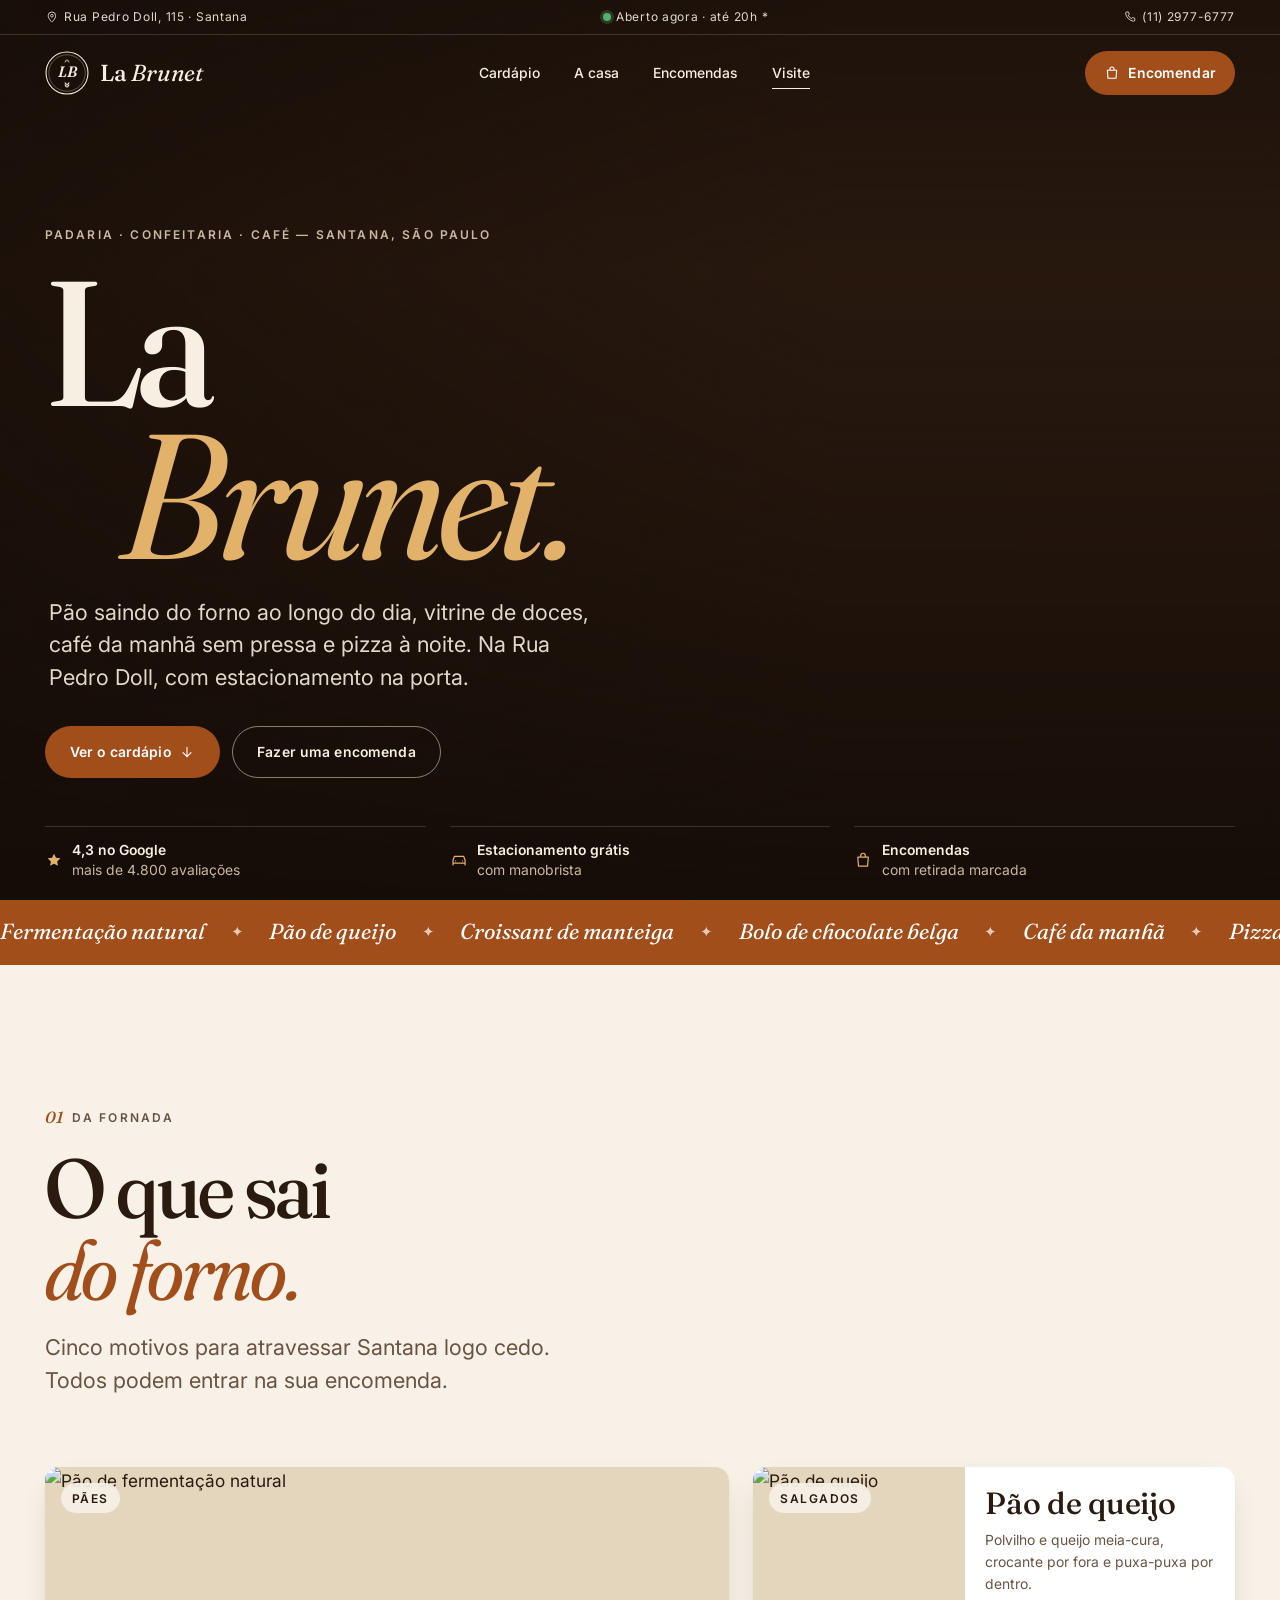
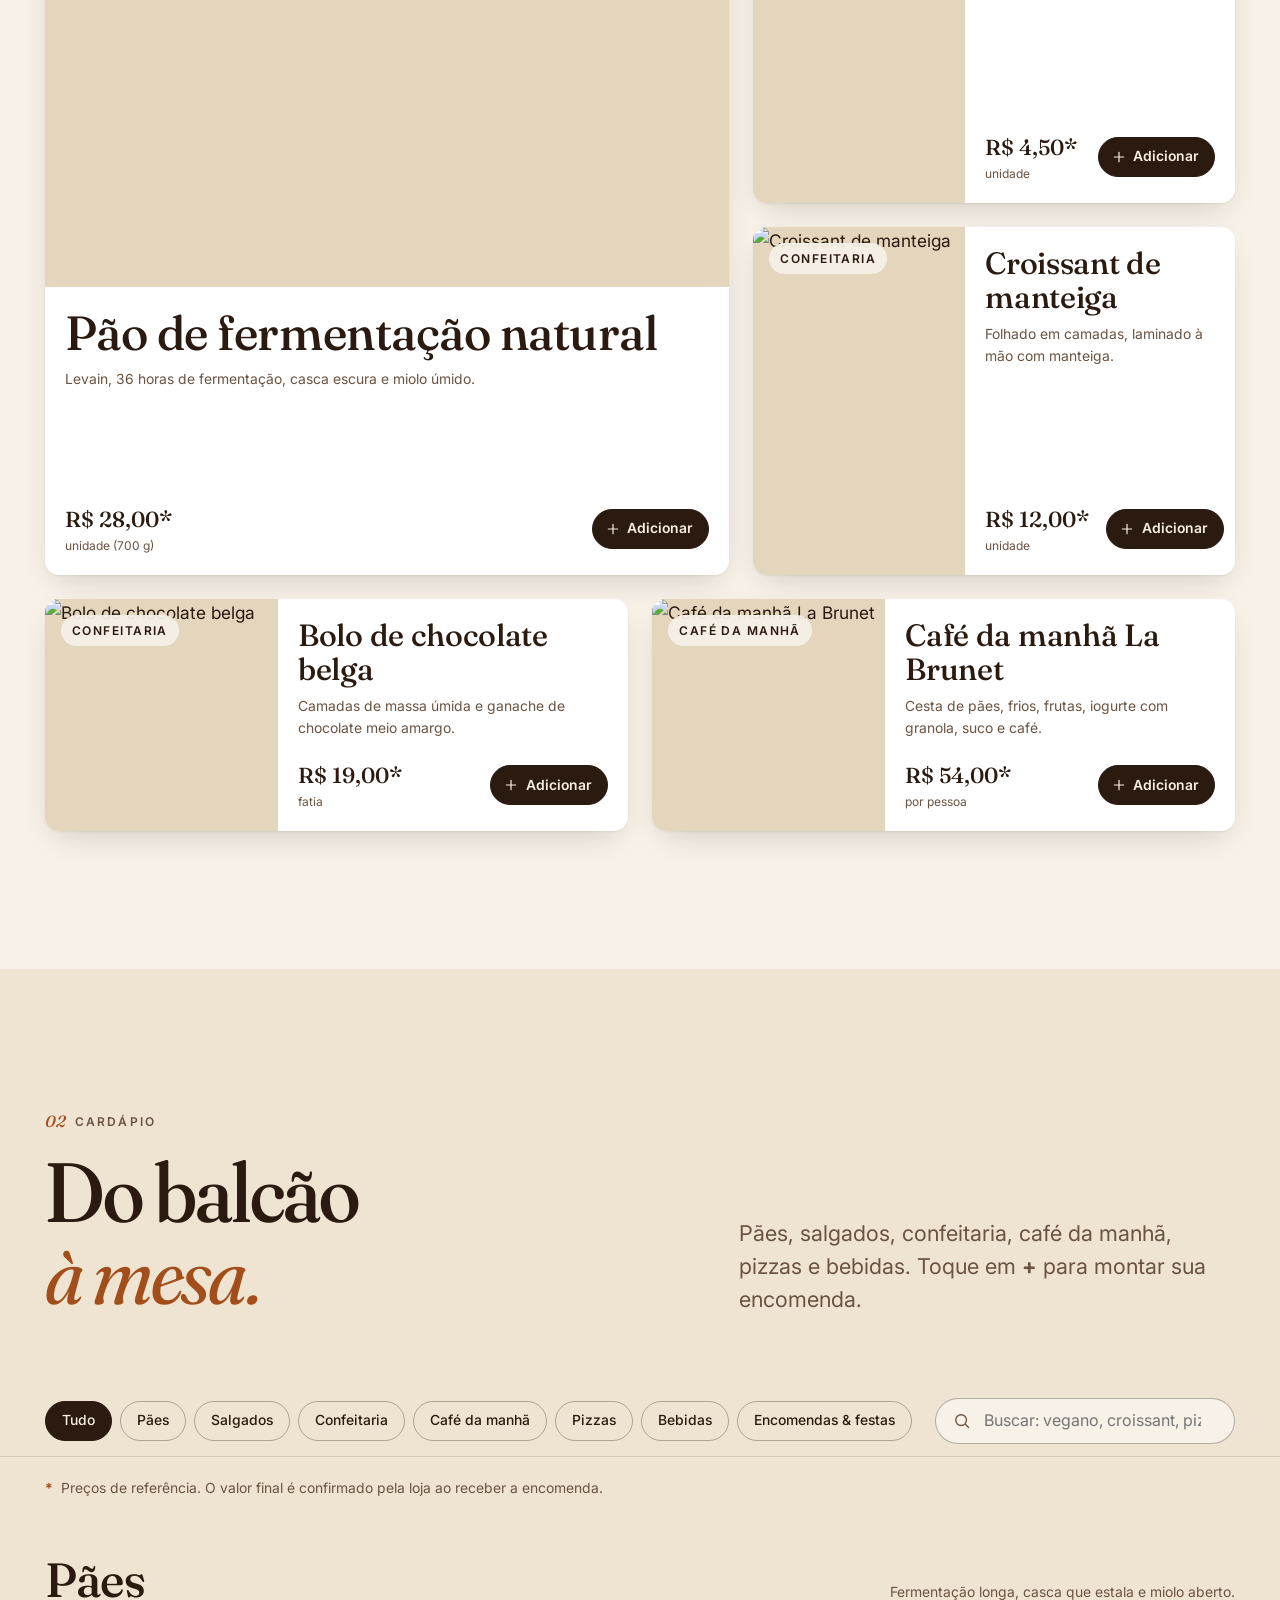
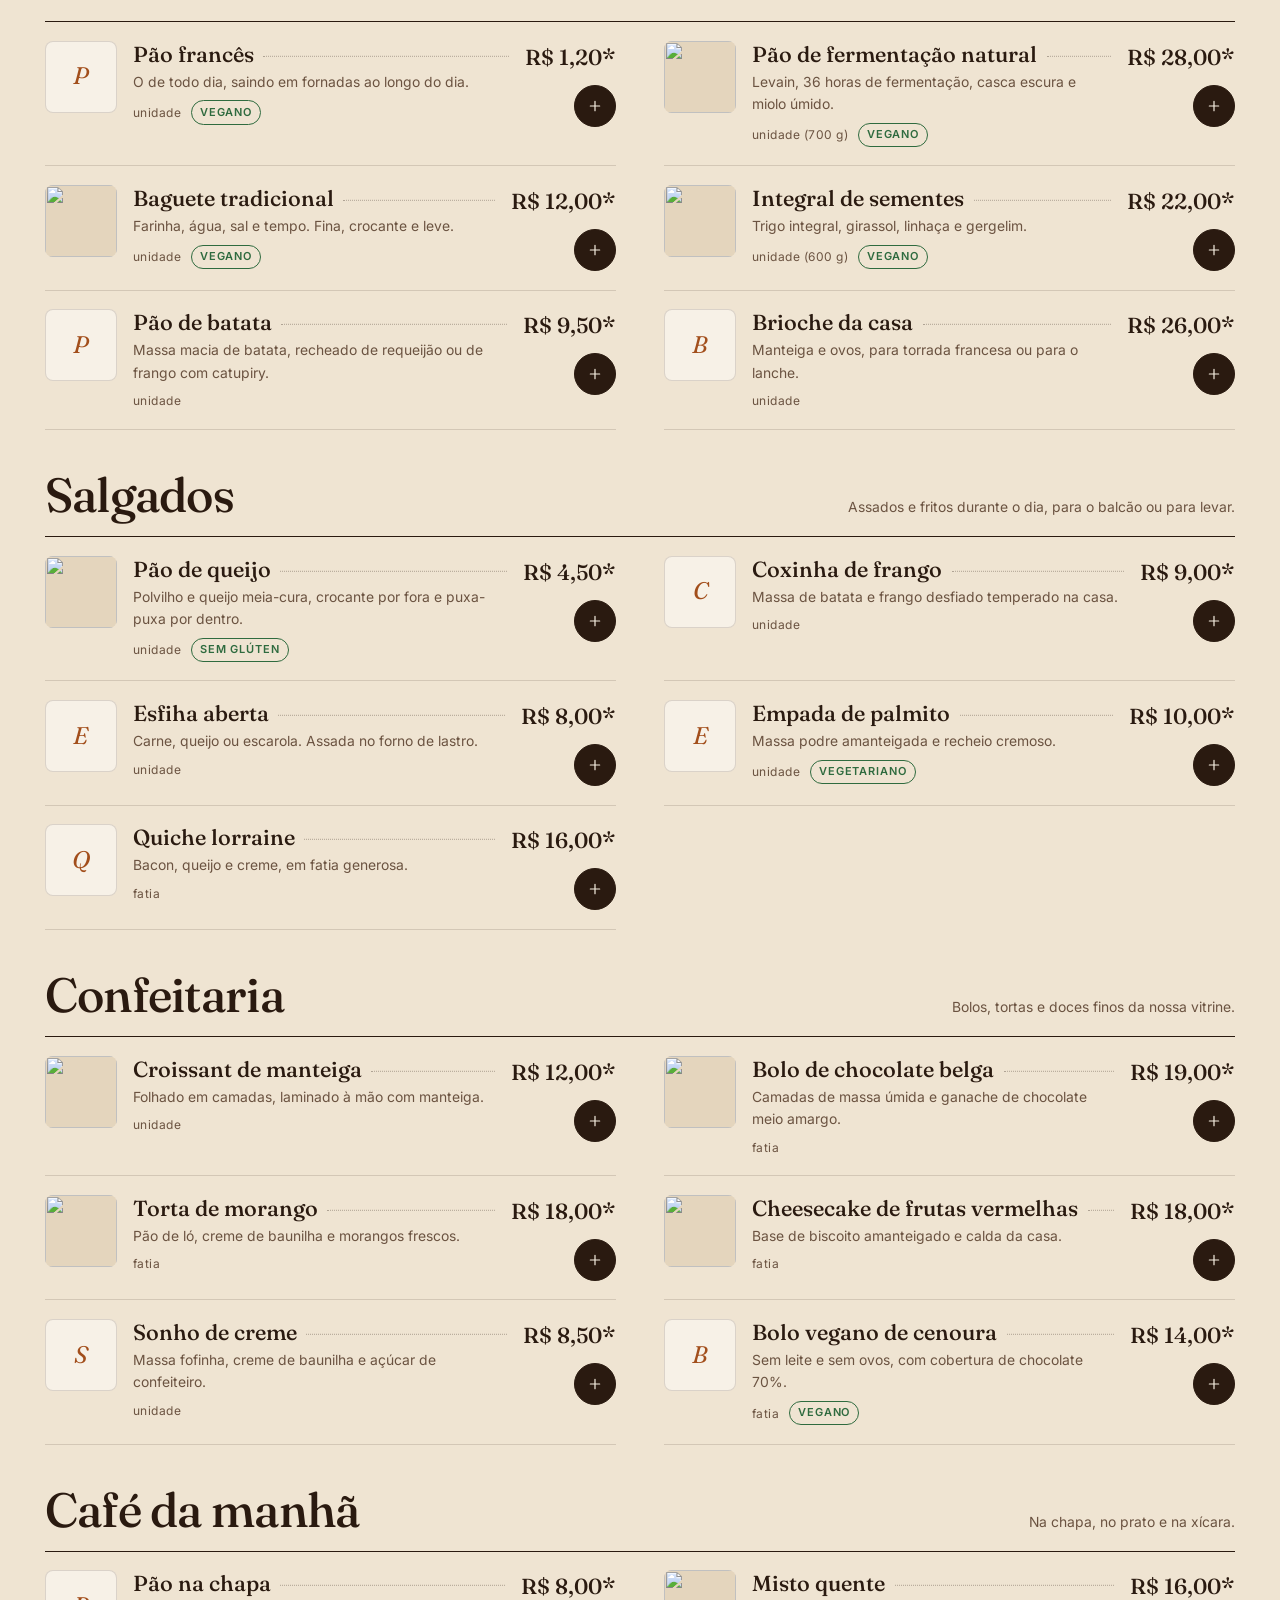
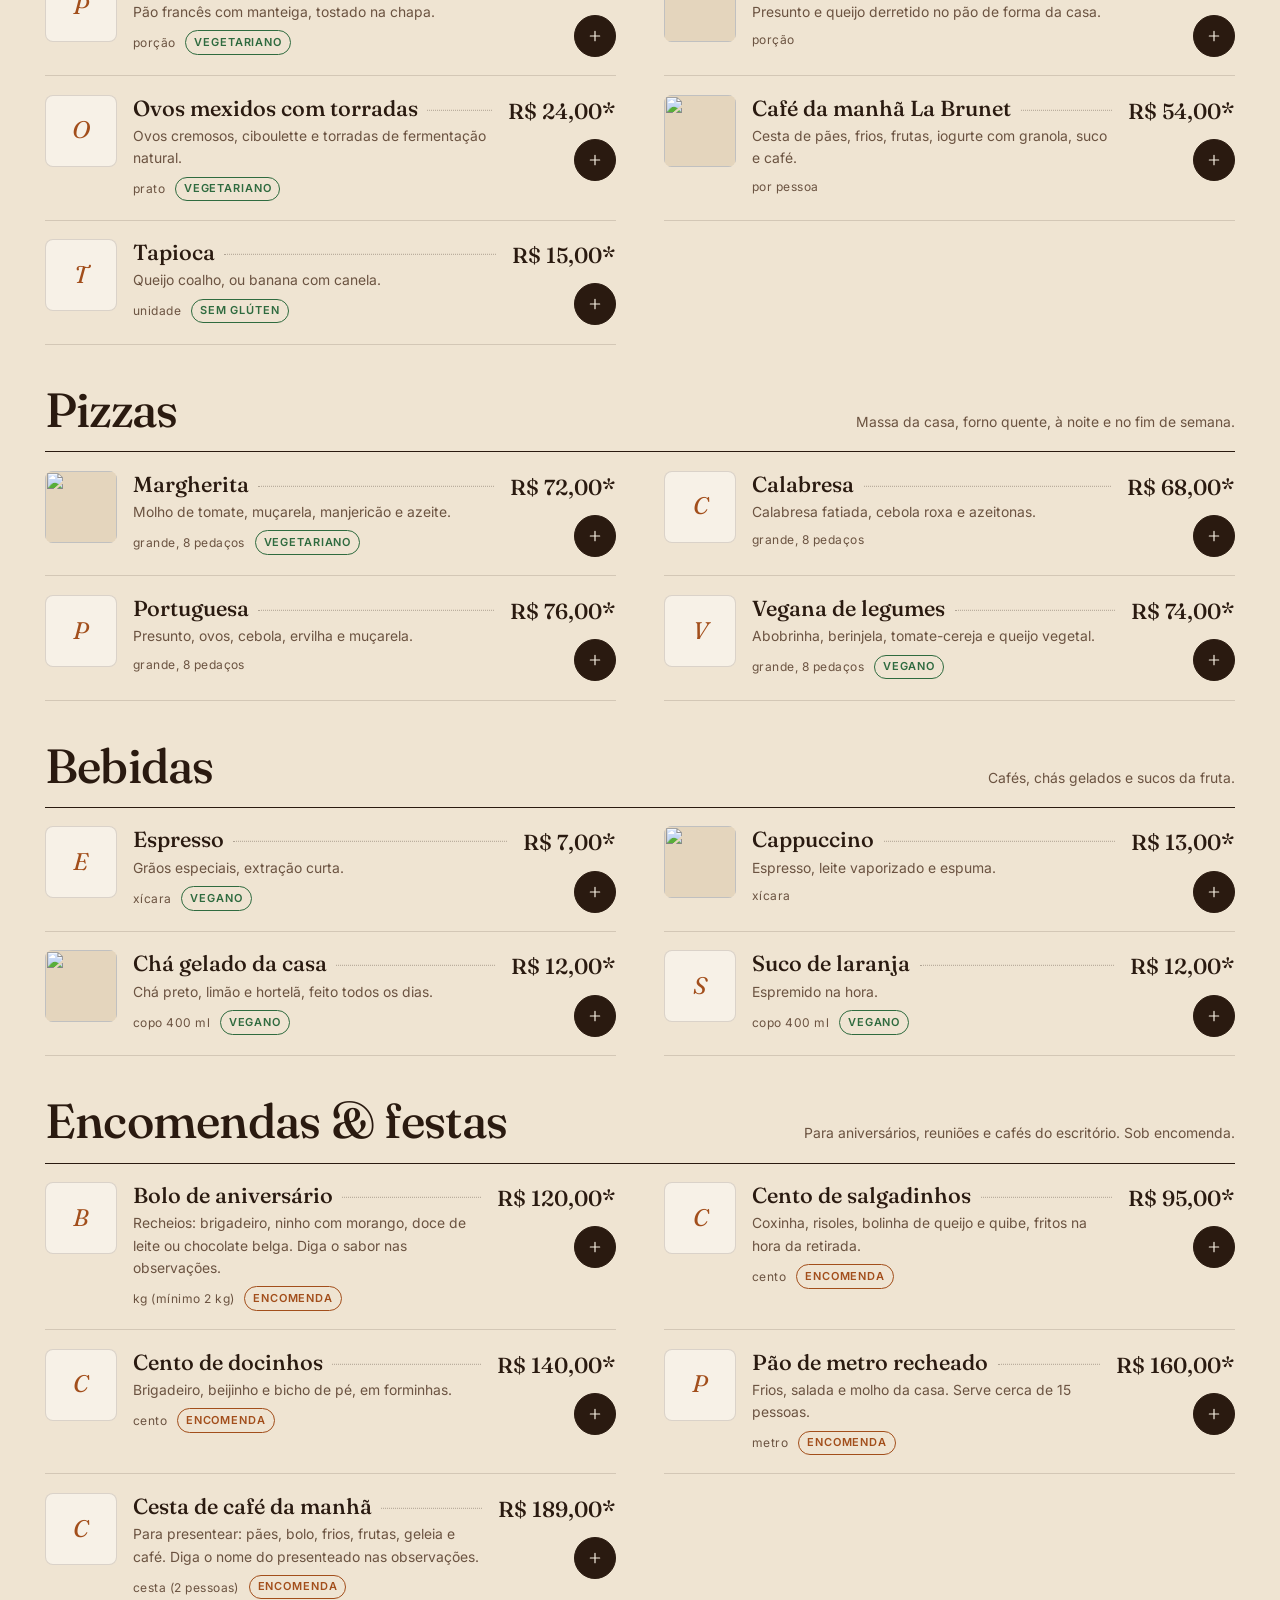
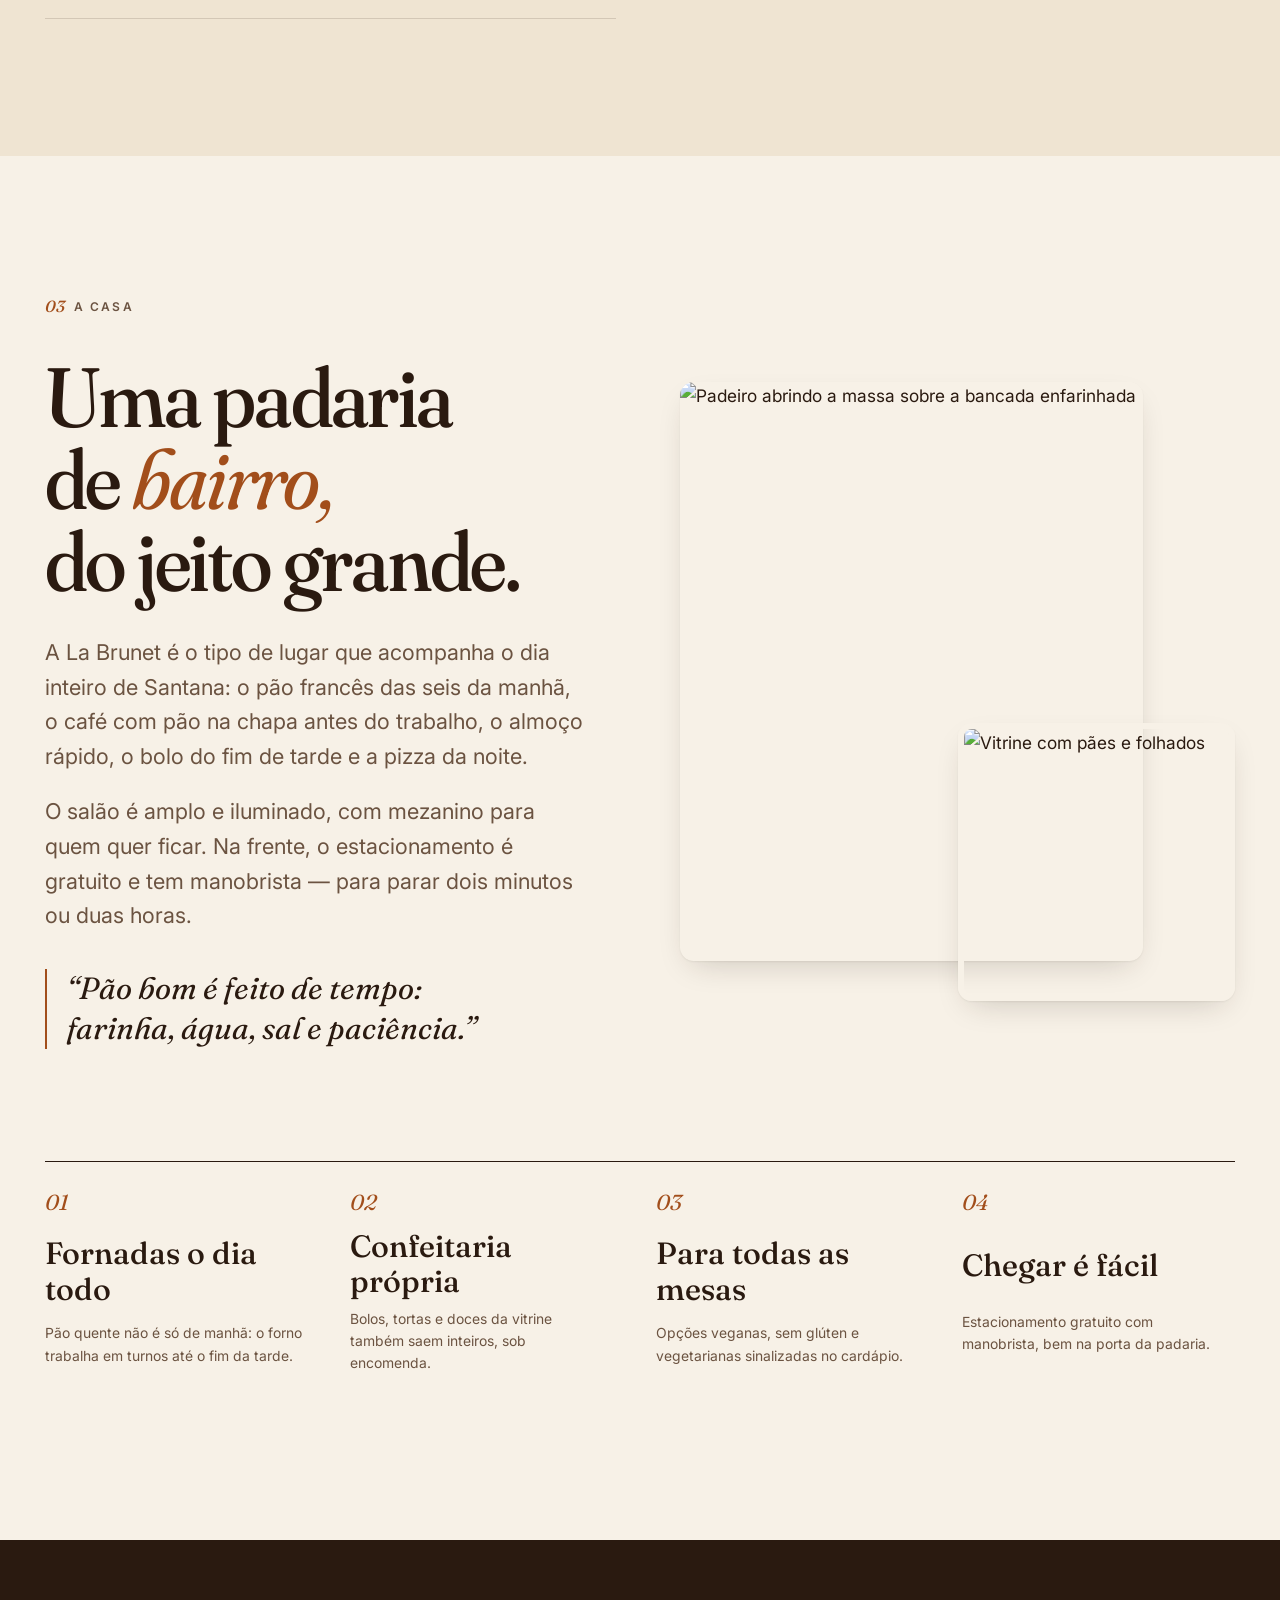
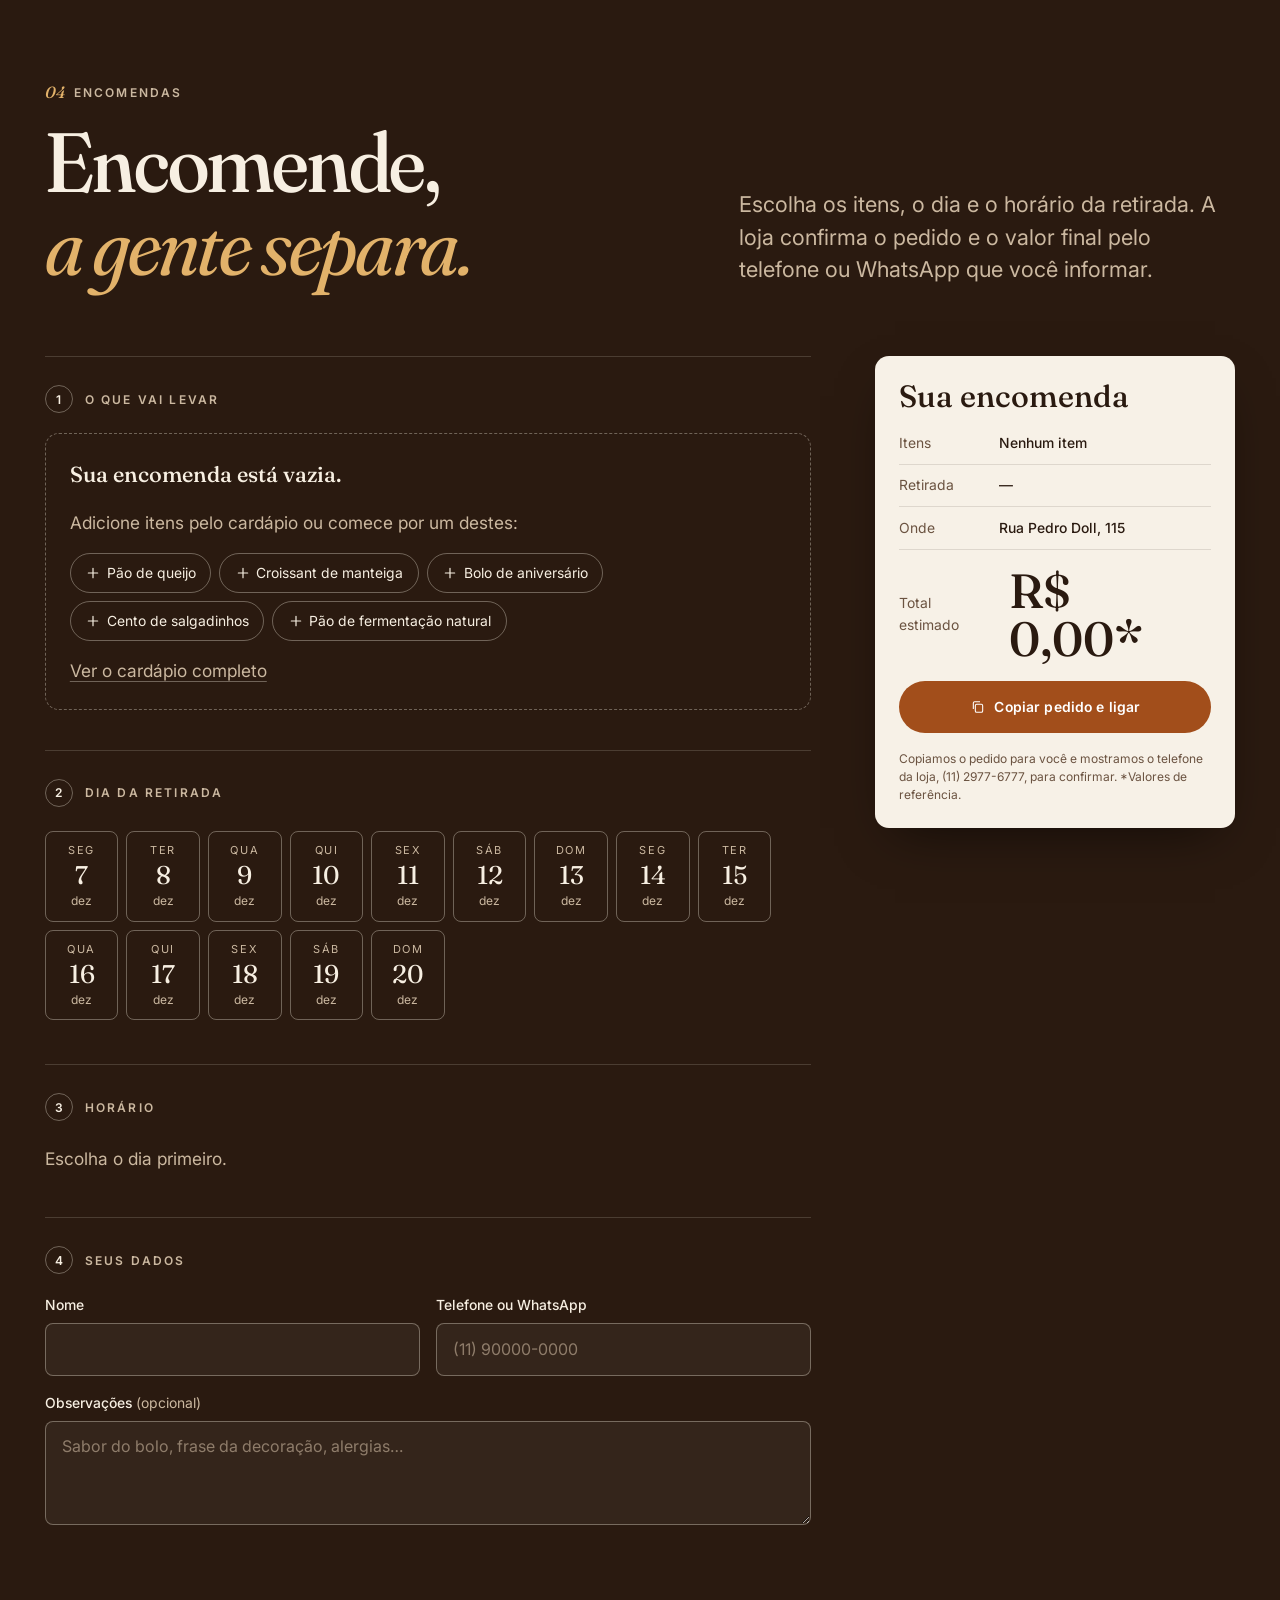
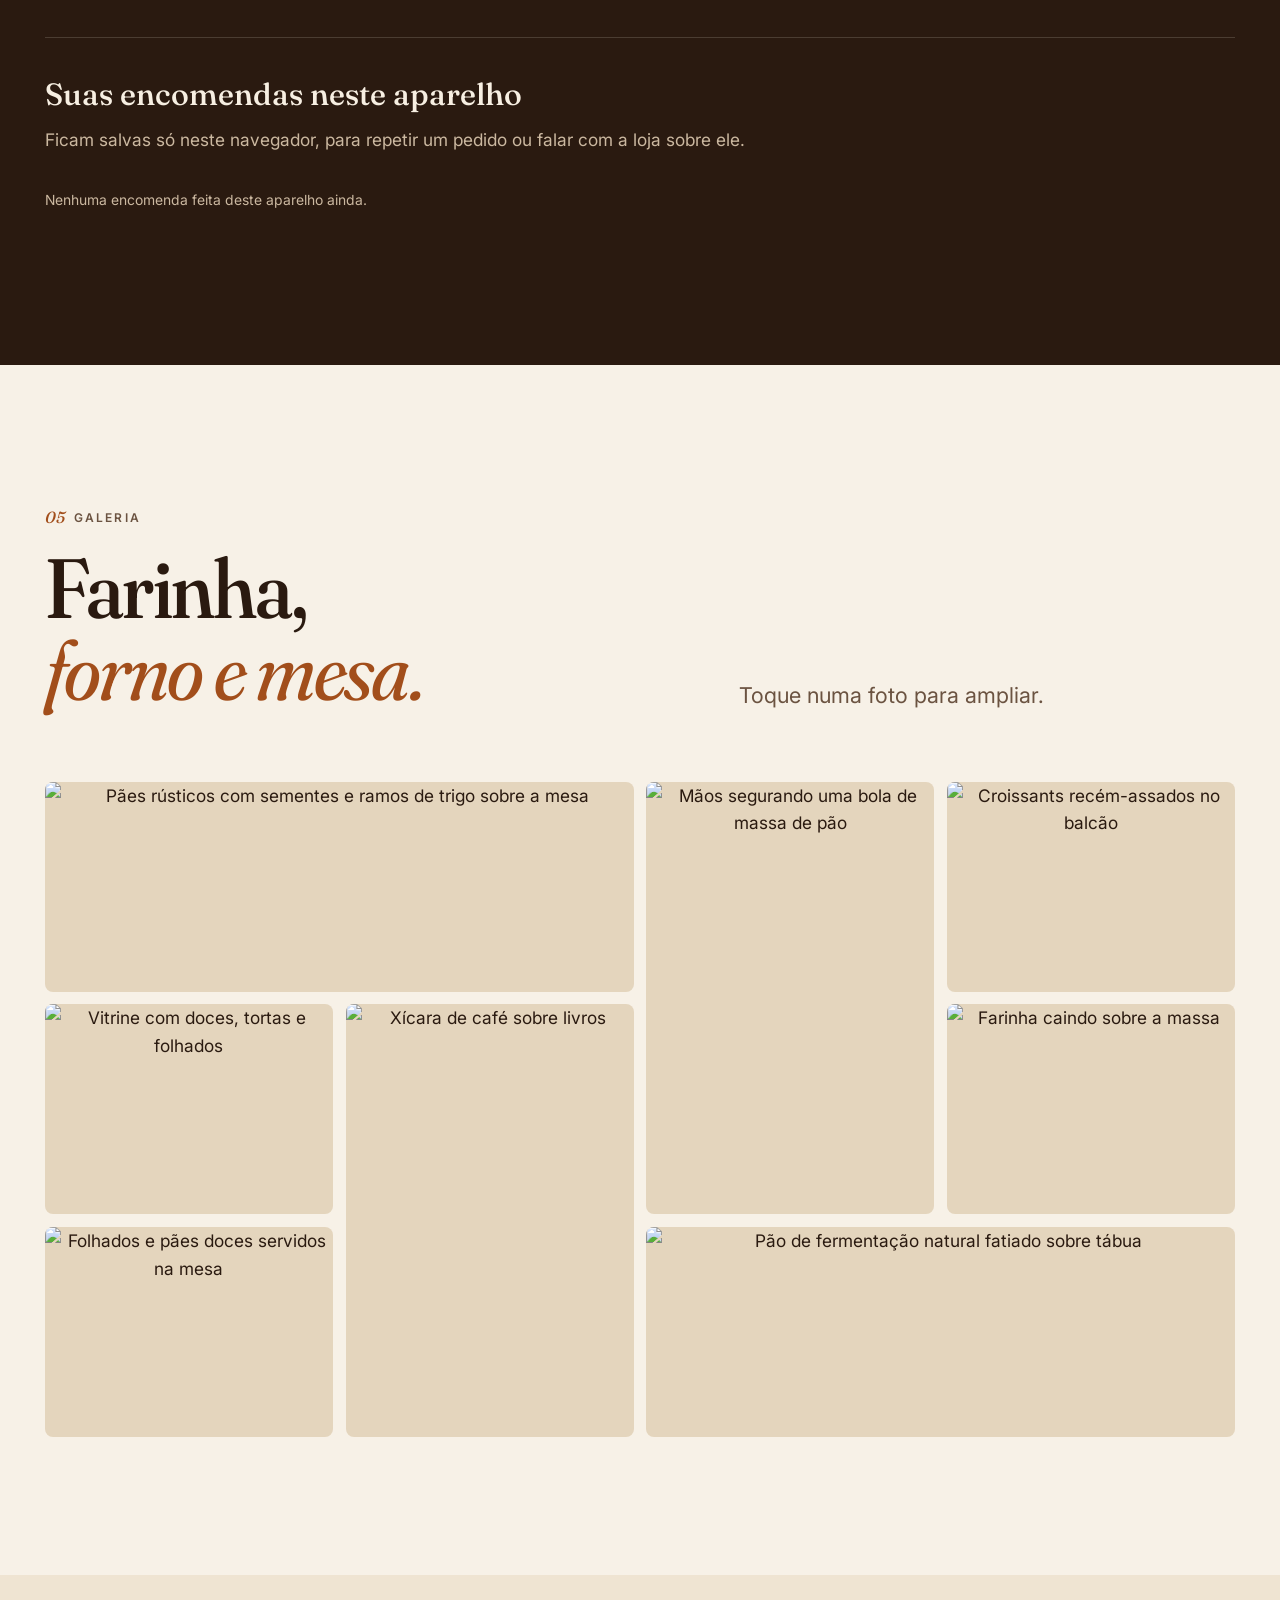
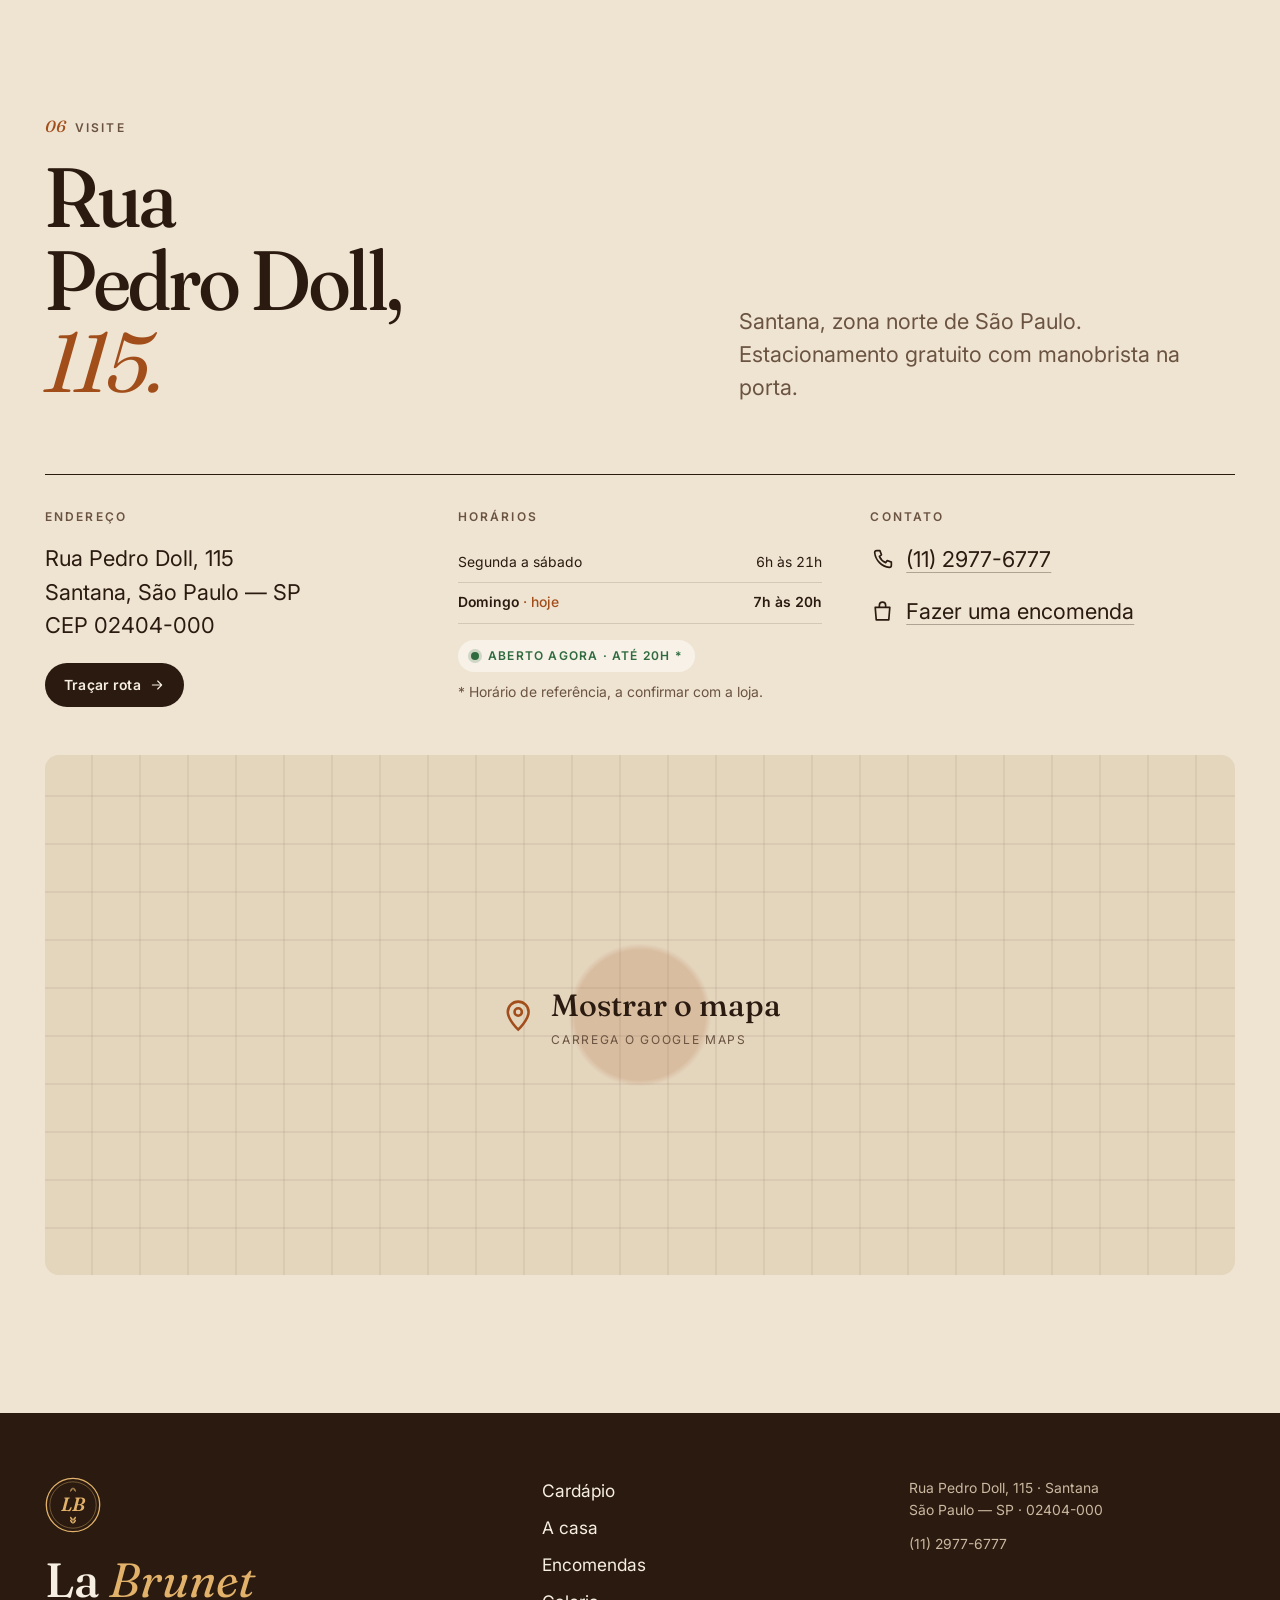
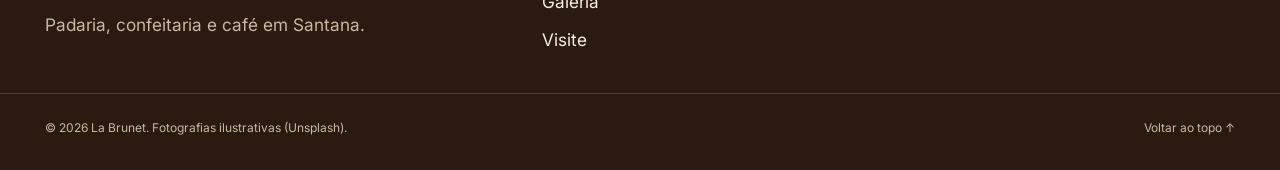
==== index.html @ 4fca25ad "Site da La Brunet: cardápio, encomendas, horários e galeria Página única estática para a padaria La " ====
<!doctype html>
<html lang="pt-BR">
<head>
  <meta charset="utf-8">
  <meta name="viewport" content="width=device-width, initial-scale=1, viewport-fit=cover">
  <title>La Brunet · Padaria, confeitaria e café em Santana, São Paulo</title>
  <meta name="description" content="La Brunet: pães de fermentação natural, salgados, confeitaria, café da manhã e pizzas na Rua Pedro Doll, 115, em Santana, São Paulo. Veja o cardápio e faça sua encomenda.">
  <meta name="theme-color" content="#2a1a10">
  <meta property="og:title" content="La Brunet · Padaria em Santana">
  <meta property="og:description" content="Pães, confeitaria e café na Rua Pedro Doll, 115. Cardápio e encomendas online.">
  <meta property="og:type" content="website">
  <meta property="og:locale" content="pt_BR">
  <meta property="og:image" content="https://images.unsplash.com/photo-1509440159596-0249088772ff?auto=format&fit=crop&q=75&w=1200&h=630">
  <script>document.documentElement.classList.add("js")</script>
  <link rel="icon" href="assets/img/favicon.svg" type="image/svg+xml">
  <link rel="preconnect" href="https://fonts.googleapis.com">
  <link rel="preconnect" href="https://fonts.gstatic.com" crossorigin>
  <link rel="preconnect" href="https://images.unsplash.com" crossorigin>
  <link rel="stylesheet" href="https://fonts.googleapis.com/css2?family=Fraunces:ital,opsz,wght@0,9..144,300..800;1,9..144,300..800&family=Inter:wght@400;500;600&display=swap">
  <link rel="stylesheet" href="assets/css/styles.css">
  <script type="application/ld+json">
  {
    "@context": "https://schema.org",
    "@type": "Bakery",
    "name": "La Brunet",
    "telephone": "+55 11 2977-6777",
    "address": {
      "@type": "PostalAddress",
      "streetAddress": "Rua Pedro Doll, 115",
      "addressLocality": "São Paulo",
      "addressRegion": "SP",
      "postalCode": "02404-000",
      "addressCountry": "BR"
    },
    "servesCuisine": ["Padaria", "Confeitaria", "Café", "Pizza"]
  }
  </script>
</head>
<body>
  <a class="skip" href="#conteudo">Pular para o conteúdo</a>

  <svg width="0" height="0" style="position:absolute" aria-hidden="true">
    <symbol id="mark" viewBox="0 0 64 64">
      <circle cx="32" cy="32" r="30.5" fill="none" stroke="currentColor" stroke-width="1.5"/>
      <circle cx="32" cy="32" r="26.5" fill="none" stroke="currentColor" stroke-width=".75" opacity=".6"/>
      <text x="32" y="38.5" text-anchor="middle" font-family="Fraunces, Georgia, serif" font-style="italic" font-weight="600" font-size="22" fill="currentColor">LB</text>
      <path d="M32 47v8M32 50c-2.5-1-3.5-3-3.5-5 2.5 1 3.5 3 3.5 5Zm0 0c2.5-1 3.5-3 3.5-5-2.5 1-3.5 3-3.5 5Zm0 3.5c-2.5-1-3.5-3-3.5-5 2.5 1 3.5 3 3.5 5Zm0 0c2.5-1 3.5-3 3.5-5-2.5 1-3.5 3-3.5 5Z" fill="currentColor"/>
      <path d="M32 9v8M32 12c-2.5 1-3.5 3-3.5 5 2.5-1 3.5-3 3.5-5Zm0 0c2.5 1 3.5 3 3.5 5-2.5-1-3.5-3-3.5-5Z" fill="currentColor" opacity=".7"/>
    </symbol>
    <symbol id="i-arrow" viewBox="0 0 24 24"><path d="M5 12h14M13 6l6 6-6 6" fill="none" stroke="currentColor" stroke-width="1.6" stroke-linecap="round" stroke-linejoin="round"/></symbol>
    <symbol id="i-down" viewBox="0 0 24 24"><path d="M12 5v14M6 13l6 6 6-6" fill="none" stroke="currentColor" stroke-width="1.6" stroke-linecap="round" stroke-linejoin="round"/></symbol>
    <symbol id="i-plus" viewBox="0 0 24 24"><path d="M12 5v14M5 12h14" fill="none" stroke="currentColor" stroke-width="1.8" stroke-linecap="round"/></symbol>
    <symbol id="i-minus" viewBox="0 0 24 24"><path d="M5 12h14" fill="none" stroke="currentColor" stroke-width="1.8" stroke-linecap="round"/></symbol>
    <symbol id="i-close" viewBox="0 0 24 24"><path d="M6 6l12 12M18 6 6 18" fill="none" stroke="currentColor" stroke-width="1.6" stroke-linecap="round"/></symbol>
    <symbol id="i-bag" viewBox="0 0 24 24"><path d="M5 8h14l-1 12H6L5 8Zm4 0V6a3 3 0 0 1 6 0v2" fill="none" stroke="currentColor" stroke-width="1.6" stroke-linejoin="round"/></symbol>
    <symbol id="i-search" viewBox="0 0 24 24"><circle cx="11" cy="11" r="6.5" fill="none" stroke="currentColor" stroke-width="1.6"/><path d="m16 16 4 4" stroke="currentColor" stroke-width="1.6" stroke-linecap="round"/></symbol>
    <symbol id="i-pin" viewBox="0 0 24 24"><path d="M12 21s-6.5-6.2-6.5-11a6.5 6.5 0 0 1 13 0c0 4.8-6.5 11-6.5 11Z" fill="none" stroke="currentColor" stroke-width="1.6"/><circle cx="12" cy="10" r="2.3" fill="none" stroke="currentColor" stroke-width="1.6"/></symbol>
    <symbol id="i-phone" viewBox="0 0 24 24"><path d="M6.5 3.5h3l1.5 4-2 1.5a11 11 0 0 0 6 6l1.5-2 4 1.5v3a2 2 0 0 1-2 2A16 16 0 0 1 4.5 5.5a2 2 0 0 1 2-2Z" fill="none" stroke="currentColor" stroke-width="1.6" stroke-linejoin="round"/></symbol>
    <symbol id="i-car" viewBox="0 0 24 24"><path d="M4 16v-4l2-5h12l2 5v4M4 16h16M4 16v2.5M20 16v2.5M7.5 13h.01M16.5 13h.01" fill="none" stroke="currentColor" stroke-width="1.6" stroke-linecap="round" stroke-linejoin="round"/></symbol>
    <symbol id="i-star" viewBox="0 0 24 24"><path d="m12 3.5 2.6 5.4 5.9.8-4.3 4.1 1 5.8L12 16.8l-5.2 2.8 1-5.8-4.3-4.1 5.9-.8L12 3.5Z" fill="currentColor"/></symbol>
    <symbol id="i-copy" viewBox="0 0 24 24"><rect x="8" y="8" width="11" height="12" rx="2" fill="none" stroke="currentColor" stroke-width="1.6"/><path d="M5 15V6a2 2 0 0 1 2-2h8" fill="none" stroke="currentColor" stroke-width="1.6"/></symbol>
    <symbol id="i-wa" viewBox="0 0 24 24"><path d="M4 20l1.2-4.1A8 8 0 1 1 8.4 19L4 20Z" fill="none" stroke="currentColor" stroke-width="1.6" stroke-linejoin="round"/><path d="M9 8.5c0 3.5 3 6.5 6.5 6.5l1-1.6-2-1-1 .8c-1.2-.5-2.2-1.5-2.7-2.7l.8-1-1-2L9 8.5Z" fill="currentColor"/></symbol>
  </svg>

  <!-- ===================== Cabeçalho ===================== -->
  <header class="top" data-top>
    <div class="strip">
      <div class="strip__inner wrap">
        <a class="strip__item strip__address" href="#visite"><svg class="ico" aria-hidden="true"><use href="#i-pin"/></svg><span>Rua Pedro Doll, 115 · Santana</span></a>
        <span class="strip__item strip__status" data-status>
          <span class="dot" aria-hidden="true"></span><span data-status-label>Consultando horário…</span>
        </span>
        <a class="strip__item strip__phone" href="tel:+551129776777"><svg class="ico" aria-hidden="true"><use href="#i-phone"/></svg><span>(11) 2977-6777</span></a>
      </div>
    </div>
    <div class="bar">
      <div class="bar__inner wrap">
        <a class="brand" href="#inicio" aria-label="La Brunet, início">
          <svg class="brand__mark" aria-hidden="true"><use href="#mark"/></svg>
          <span class="brand__name">La <em>Brunet</em></span>
        </a>
        <nav class="nav" aria-label="Principal">
          <a href="#cardapio" data-nav>Cardápio</a>
          <a href="#historia" data-nav>A casa</a>
          <a href="#encomendas" data-nav>Encomendas</a>
          <a href="#visite" data-nav>Visite</a>
        </nav>
        <div class="bar__actions">
          <a class="btn btn--accent btn--sm bag" href="#encomendas" data-bag-link>
            <svg class="ico" aria-hidden="true"><use href="#i-bag"/></svg>
            <span class="bag__label">Encomendar</span>
            <span class="bag__count" data-bag-count hidden>0</span>
          </a>
          <button class="menu-btn" type="button" aria-expanded="false" aria-controls="drawer" aria-label="Abrir menu" data-menu-open>
            <span class="menu-btn__lines" aria-hidden="true"></span><span class="menu-btn__label">Menu</span>
          </button>
        </div>
      </div>
    </div>
  </header>

  <div class="drawer" id="drawer" role="dialog" aria-modal="true" aria-label="Menu" hidden>
    <div class="drawer__panel">
      <div class="drawer__head">
        <span class="eyebrow">La Brunet · Santana</span>
        <button class="icon-btn" type="button" data-menu-close aria-label="Fechar menu"><svg class="ico" aria-hidden="true"><use href="#i-close"/></svg></button>
      </div>
      <nav class="drawer__links" aria-label="Menu">
        <a href="#inicio" data-drawer-link><span>01</span>Início</a>
        <a href="#fornada" data-drawer-link><span>02</span>Da fornada</a>
        <a href="#cardapio" data-drawer-link><span>03</span>Cardápio</a>
        <a href="#historia" data-drawer-link><span>04</span>A casa</a>
        <a href="#encomendas" data-drawer-link><span>05</span>Encomendas</a>
        <a href="#galeria" data-drawer-link><span>06</span>Galeria</a>
        <a href="#visite" data-drawer-link><span>07</span>Visite</a>
      </nav>
      <div class="drawer__foot">
        <a class="btn btn--accent" href="#encomendas" data-drawer-link>Fazer uma encomenda</a>
        <p>Rua Pedro Doll, 115<br>Santana, São Paulo</p>
        <a class="link" href="tel:+551129776777">(11) 2977-6777</a>
      </div>
    </div>
  </div>

  <main id="conteudo">

    <!-- ===================== Abertura ===================== -->
    <section class="hero" id="inicio" aria-labelledby="hero-title">
      <picture class="hero__media">
        <source media="(max-width: 700px)" srcset="https://images.unsplash.com/photo-1509440159596-0249088772ff?auto=format&fit=crop&q=70&w=900&h=1500">
        <img src="https://images.unsplash.com/photo-1509440159596-0249088772ff?auto=format&fit=crop&q=75&w=2200" alt="" fetchpriority="high" width="2200" height="1467">
      </picture>
      <div class="hero__shade" aria-hidden="true"></div>
      <div class="hero__content wrap">
        <p class="eyebrow eyebrow--light reveal">Padaria · Confeitaria · Café — Santana, São Paulo</p>
        <h1 class="hero__title reveal" id="hero-title">La<br><em>Brunet.</em></h1>
        <p class="hero__lead reveal">Pão saindo do forno ao longo do dia, vitrine de doces, café da manhã sem pressa e pizza à noite. Na Rua Pedro Doll, com estacionamento na porta.</p>
        <div class="hero__ctas reveal">
          <a class="btn btn--accent" href="#cardapio">Ver o cardápio <svg class="ico" aria-hidden="true"><use href="#i-down"/></svg></a>
          <a class="btn btn--ghost-light" href="#encomendas">Fazer uma encomenda</a>
        </div>
      </div>
      <ul class="hero__facts wrap" aria-label="Destaques da casa">
        <li><svg class="ico" aria-hidden="true"><use href="#i-star"/></svg><span><strong>4,3 no Google</strong> mais de 4.800 avaliações</span></li>
        <li><svg class="ico" aria-hidden="true"><use href="#i-car"/></svg><span><strong>Estacionamento grátis</strong> com manobrista</span></li>
        <li><svg class="ico" aria-hidden="true"><use href="#i-bag"/></svg><span><strong>Encomendas</strong> com retirada marcada</span></li>
      </ul>
    </section>

    <div class="ticker" aria-hidden="true">
      <div class="ticker__track">
        <span>Fermentação natural</span><i>✦</i><span>Pão de queijo</span><i>✦</i><span>Croissant de manteiga</span><i>✦</i><span>Bolo de chocolate belga</span><i>✦</i><span>Café da manhã</span><i>✦</i><span>Pizzas da casa</span><i>✦</i><span>Chá gelado</span><i>✦</i><span>Opções veganas</span><i>✦</i>
        <span>Fermentação natural</span><i>✦</i><span>Pão de queijo</span><i>✦</i><span>Croissant de manteiga</span><i>✦</i><span>Bolo de chocolate belga</span><i>✦</i><span>Café da manhã</span><i>✦</i><span>Pizzas da casa</span><i>✦</i><span>Chá gelado</span><i>✦</i><span>Opções veganas</span><i>✦</i>
      </div>
    </div>

    <!-- ===================== Destaques ===================== -->
    <section class="chapter fornada" id="fornada" aria-labelledby="fornada-title">
      <div class="wrap">
        <div class="chapter__head">
          <p class="eyebrow"><span class="num">01</span> Da fornada</p>
          <h2 class="display reveal" id="fornada-title">O que sai<br><em>do forno.</em></h2>
          <p class="chapter__lead reveal">Cinco motivos para atravessar Santana logo cedo. Todos podem entrar na sua encomenda.</p>
        </div>
        <div class="feature-grid" data-featured></div>
      </div>
    </section>

    <!-- ===================== Cardápio ===================== -->
    <section class="chapter menu" id="cardapio" aria-labelledby="cardapio-title">
      <div class="wrap">
        <div class="chapter__head chapter__head--split">
          <div>
            <p class="eyebrow"><span class="num">02</span> Cardápio</p>
            <h2 class="display reveal" id="cardapio-title">Do balcão<br><em>à mesa.</em></h2>
          </div>
          <p class="chapter__lead reveal">Pães, salgados, confeitaria, café da manhã, pizzas e bebidas. Toque em <strong>+</strong> para montar sua encomenda.</p>
        </div>

        <div class="menu__tools">
          <div class="chips" role="tablist" aria-label="Categorias do cardápio" data-chips></div>
          <label class="search">
            <svg class="ico" aria-hidden="true"><use href="#i-search"/></svg>
            <span class="sr-only">Buscar no cardápio</span>
            <input type="search" placeholder="Buscar: vegano, croissant, pizza…" autocomplete="off" data-search>
          </label>
        </div>
        <p class="price-note" data-price-note hidden>Preços de referência. O valor final é confirmado pela loja ao receber a encomenda.</p>
        <div class="menu__list" data-menu aria-live="polite"></div>
      </div>
    </section>

    <!-- ===================== A casa ===================== -->
    <section class="chapter story" id="historia" aria-labelledby="historia-title">
      <div class="wrap story__grid">
        <div class="story__text">
          <p class="eyebrow"><span class="num">03</span> A casa</p>
          <h2 class="display reveal" id="historia-title">Uma padaria<br>de <em>bairro,</em><br>do jeito grande.</h2>
          <p class="reveal">A La Brunet é o tipo de lugar que acompanha o dia inteiro de Santana: o pão francês das seis da manhã, o café com pão na chapa antes do trabalho, o almoço rápido, o bolo do fim de tarde e a pizza da noite.</p>
          <p class="reveal">O salão é amplo e iluminado, com mezanino para quem quer ficar. Na frente, o estacionamento é gratuito e tem manobrista — para parar dois minutos ou duas horas.</p>
          <blockquote class="quote reveal">
            <p>“Pão bom é feito de tempo: farinha, água, sal e paciência.”</p>
          </blockquote>
        </div>
        <div class="story__media">
          <figure class="story__fig story__fig--a reveal">
            <img src="https://images.unsplash.com/photo-1517686469429-8bdb88b9f907?auto=format&fit=crop&q=75&w=1000" alt="Padeiro abrindo a massa sobre a bancada enfarinhada" loading="lazy" width="1000" height="1250">
          </figure>
          <figure class="story__fig story__fig--b reveal">
            <img src="https://images.unsplash.com/photo-1568254183919-78a4f43a2877?auto=format&fit=crop&q=75&w=800" alt="Vitrine com pães e folhados" loading="lazy" width="800" height="800">
          </figure>
        </div>
      </div>

      <div class="wrap">
        <ol class="pillars" aria-label="Diferenciais">
          <li class="reveal"><span class="pillars__n">01</span><h3>Fornadas o dia todo</h3><p>Pão quente não é só de manhã: o forno trabalha em turnos até o fim da tarde.</p></li>
          <li class="reveal"><span class="pillars__n">02</span><h3>Confeitaria própria</h3><p>Bolos, tortas e doces da vitrine também saem inteiros, sob encomenda.</p></li>
          <li class="reveal"><span class="pillars__n">03</span><h3>Para todas as mesas</h3><p>Opções veganas, sem glúten e vegetarianas sinalizadas no cardápio.</p></li>
          <li class="reveal"><span class="pillars__n">04</span><h3>Chegar é fácil</h3><p>Estacionamento gratuito com manobrista, bem na porta da padaria.</p></li>
        </ol>
      </div>
    </section>

    <!-- ===================== Encomendas ===================== -->
    <section class="chapter order" id="encomendas" aria-labelledby="encomendas-title">
      <div class="wrap">
        <div class="chapter__head chapter__head--split">
          <div>
            <p class="eyebrow eyebrow--light"><span class="num">04</span> Encomendas</p>
            <h2 class="display reveal" id="encomendas-title">Encomende,<br><em>a gente separa.</em></h2>
          </div>
          <p class="chapter__lead reveal">Escolha os itens, o dia e o horário da retirada. A loja confirma o pedido e o valor final pelo telefone ou WhatsApp que você informar.</p>
        </div>

        <form class="order__form" novalidate data-order-form>
          <div class="order__steps">
            <fieldset class="step" data-step="1">
              <legend class="step__title"><span class="step__n">1</span> O que vai levar</legend>
              <div class="order__cart" data-cart></div>
              <p class="field-error" data-error="cart" role="alert"></p>
            </fieldset>

            <fieldset class="step" data-step="2">
              <legend class="step__title"><span class="step__n">2</span> Dia da retirada</legend>
              <div class="days" data-days role="radiogroup" aria-label="Dia da retirada"></div>
              <p class="field-error" data-error="date" role="alert"></p>
            </fieldset>

            <fieldset class="step" data-step="3">
              <legend class="step__title"><span class="step__n">3</span> Horário</legend>
              <div class="slots" data-slots role="radiogroup" aria-label="Horário da retirada"><p class="muted">Escolha o dia primeiro.</p></div>
              <p class="field-error" data-error="time" role="alert"></p>
            </fieldset>

            <fieldset class="step" data-step="4">
              <legend class="step__title"><span class="step__n">4</span> Seus dados</legend>
              <div class="fields">
                <label class="field">
                  <span class="field__label">Nome</span>
                  <input name="name" type="text" autocomplete="name" required maxlength="80">
                  <span class="field-error" data-error="name" role="alert"></span>
                </label>
                <label class="field">
                  <span class="field__label">Telefone ou WhatsApp</span>
                  <input name="phone" type="tel" inputmode="tel" autocomplete="tel" required placeholder="(11) 90000-0000" maxlength="16">
                  <span class="field-error" data-error="phone" role="alert"></span>
                </label>
                <label class="field field--full">
                  <span class="field__label">Observações <em>(opcional)</em></span>
                  <textarea name="notes" rows="3" maxlength="400" placeholder="Sabor do bolo, frase da decoração, alergias…"></textarea>
                </label>
              </div>
            </fieldset>
          </div>

          <aside class="summary" aria-labelledby="summary-title">
            <div class="summary__card">
              <h3 class="summary__title" id="summary-title">Sua encomenda</h3>
              <dl class="summary__rows">
                <div><dt>Itens</dt><dd data-sum-items>Nenhum item</dd></div>
                <div><dt>Retirada</dt><dd data-sum-when>—</dd></div>
                <div><dt>Onde</dt><dd>Rua Pedro Doll, 115</dd></div>
              </dl>
              <div class="summary__total"><span>Total estimado</span><strong data-sum-total>R$ 0,00</strong></div>
              <button class="btn btn--accent btn--block" type="submit" data-submit>
                <svg class="ico" aria-hidden="true"><use href="#i-wa"/></svg><span data-submit-label>Enviar pedido</span>
              </button>
              <p class="summary__note" data-submit-note></p>
            </div>
          </aside>
        </form>

        <div class="tickets">
          <div class="tickets__head">
            <h3 class="tickets__title">Suas encomendas neste aparelho</h3>
            <p class="muted">Ficam salvas só neste navegador, para repetir um pedido ou falar com a loja sobre ele.</p>
          </div>
          <ul class="tickets__list" data-tickets></ul>
        </div>
      </div>
    </section>

    <!-- ===================== Galeria ===================== -->
    <section class="chapter gallery" id="galeria" aria-labelledby="galeria-title">
      <div class="wrap">
        <div class="chapter__head chapter__head--split">
          <div>
            <p class="eyebrow"><span class="num">05</span> Galeria</p>
            <h2 class="display reveal" id="galeria-title">Farinha,<br><em>forno e mesa.</em></h2>
          </div>
          <p class="chapter__lead reveal">Toque numa foto para ampliar.</p>
        </div>
        <div class="gallery__grid" data-gallery></div>
      </div>
    </section>

    <!-- ===================== Visite ===================== -->
    <section class="chapter visit" id="visite" aria-labelledby="visite-title">
      <div class="wrap">
        <div class="chapter__head chapter__head--split">
          <div>
            <p class="eyebrow"><span class="num">06</span> Visite</p>
            <h2 class="display reveal" id="visite-title">Rua<br>Pedro Doll,<br><em>115.</em></h2>
          </div>
          <p class="chapter__lead reveal">Santana, zona norte de São Paulo. Estacionamento gratuito com manobrista na porta.</p>
        </div>

        <div class="visit__grid">
          <div class="visit__col">
            <h3 class="label">Endereço</h3>
            <address>Rua Pedro Doll, 115<br>Santana, São Paulo — SP<br>CEP 02404-000</address>
            <a class="btn btn--dark btn--sm" href="https://www.google.com/maps/dir/?api=1&destination=Rua+Pedro+Doll%2C+115%2C+Santana%2C+S%C3%A3o+Paulo%2C+SP" target="_blank" rel="noopener">
              Traçar rota <svg class="ico" aria-hidden="true"><use href="#i-arrow"/></svg><span class="sr-only">(abre em nova aba)</span>
            </a>
          </div>
          <div class="visit__col">
            <h3 class="label">Horários</h3>
            <table class="hours" data-hours>
              <caption class="sr-only">Horário de funcionamento</caption>
              <tbody></tbody>
            </table>
            <p class="status-pill" data-status-pill><span class="dot" aria-hidden="true"></span><span data-status-label>—</span></p>
            <p class="muted small" data-hours-note hidden>* Horário de referência, a confirmar com a loja.</p>
          </div>
          <div class="visit__col">
            <h3 class="label">Contato</h3>
            <ul class="contact">
              <li><a class="link" href="tel:+551129776777"><svg class="ico" aria-hidden="true"><use href="#i-phone"/></svg>(11) 2977-6777</a></li>
              <li data-wa-contact hidden><a class="link" target="_blank" rel="noopener" data-wa-href><svg class="ico" aria-hidden="true"><use href="#i-wa"/></svg>WhatsApp<span class="sr-only"> (abre em nova aba)</span></a></li>
              <li><a class="link" href="#encomendas"><svg class="ico" aria-hidden="true"><use href="#i-bag"/></svg>Fazer uma encomenda</a></li>
            </ul>
          </div>
        </div>

        <div class="map" data-map>
          <button class="map__load" type="button" data-map-load>
            <svg class="ico" aria-hidden="true"><use href="#i-pin"/></svg>
            <span><strong>Mostrar o mapa</strong><small>Carrega o Google Maps</small></span>
          </button>
        </div>
      </div>
    </section>
  </main>

  <!-- ===================== Rodapé ===================== -->
  <footer class="foot">
    <div class="wrap foot__grid">
      <div class="foot__brand">
        <svg class="foot__mark" aria-hidden="true"><use href="#mark"/></svg>
        <p class="foot__name">La <em>Brunet</em></p>
        <p class="muted">Padaria, confeitaria e café em Santana.</p>
      </div>
      <nav class="foot__nav" aria-label="Rodapé">
        <a href="#cardapio">Cardápio</a>
        <a href="#historia">A casa</a>
        <a href="#encomendas">Encomendas</a>
        <a href="#galeria">Galeria</a>
        <a href="#visite">Visite</a>
      </nav>
      <div class="foot__info">
        <p>Rua Pedro Doll, 115 · Santana<br>São Paulo — SP · 02404-000</p>
        <p><a class="link" href="tel:+551129776777">(11) 2977-6777</a></p>
      </div>
    </div>
    <div class="wrap foot__legal">
      <p>© <span data-year>2026</span> La Brunet. Fotografias ilustrativas (Unsplash).</p>
      <a href="#inicio" class="link">Voltar ao topo ↑</a>
    </div>
  </footer>

  <!-- Barra fixa do celular -->
  <div class="dock" data-dock hidden>
    <a class="dock__btn" href="#encomendas" data-dock-link>
      <span class="dock__info"><strong data-dock-count>0 itens</strong><span data-dock-total>R$ 0,00</span></span>
      <span class="dock__cta">Revisar encomenda <svg class="ico" aria-hidden="true"><use href="#i-arrow"/></svg></span>
    </a>
  </div>

  <div class="toast" role="status" aria-live="polite" data-toast></div>

  <dialog class="lightbox" data-lightbox aria-label="Foto ampliada">
    <button class="icon-btn lightbox__close" type="button" data-lightbox-close aria-label="Fechar"><svg class="ico" aria-hidden="true"><use href="#i-close"/></svg></button>
    <img alt="" data-lightbox-img>
    <p class="lightbox__cap" data-lightbox-cap></p>
  </dialog>

  <noscript><p class="noscript">Para ver o cardápio e fazer encomendas, ative o JavaScript ou ligue para (11) 2977-6777.</p></noscript>

  <script src="assets/js/data.js"></script>
  <script src="assets/js/lib.js"></script>
  <script src="assets/js/app.js"></script>
</body>
</html>
---- assets/css/styles.css ----
/* =========================================================
   La Brunet — identidade visual
   Farinha (fundo), casca (texto e capítulos escuros),
   caramelo (ação) e trigo (destaque sobre o escuro).
   ========================================================= */

:root {
  color-scheme: light;

  --flour: #f7f1e7;
  --flour-2: #efe4d2;
  --flour-3: #e4d5bd;
  --crust: #2a1a10;
  --crust-2: #3a2617;
  --crust-3: #4d3523;
  --cocoa: #6b5341;
  --caramel: #a24e1b;
  --caramel-hover: #8a4015;
  --wheat: #e2b26a;
  --wheat-soft: #f0d6a8;
  --leaf: #2f6b3f;
  --closed: #b0412e;

  --bg: var(--flour);
  --fg: var(--crust);
  --fg-muted: var(--cocoa);
  --line: rgba(42, 26, 16, 0.14);
  --line-strong: rgba(42, 26, 16, 0.32);
  --on-dark: #f7efe2;
  --on-dark-muted: #cbb8a0;
  --line-dark: rgba(247, 239, 226, 0.16);
  --focus: #c46a2b;

  --font-display: "Fraunces", Georgia, "Times New Roman", serif;
  --font-body: "Inter", "Segoe UI", system-ui, -apple-system, sans-serif;

  --step--2: 0.75rem;
  --step--1: clamp(0.8125rem, 0.79rem + 0.1vw, 0.875rem);
  --step-0: clamp(1rem, 0.97rem + 0.14vw, 1.0938rem);
  --step-1: clamp(1.15rem, 1.08rem + 0.35vw, 1.375rem);
  --step-2: clamp(1.4rem, 1.2rem + 0.9vw, 2rem);
  --step-3: clamp(1.85rem, 1.4rem + 2vw, 3rem);
  --step-4: clamp(2.6rem, 1.6rem + 4.6vw, 5.25rem);
  --step-5: clamp(4rem, 1.5rem + 12vw, 11.5rem);

  --space-2xs: 0.5rem;
  --space-xs: 0.75rem;
  --space-s: 1rem;
  --space-m: 1.5rem;
  --space-l: 2rem;
  --space-xl: 3rem;
  --space-2xl: 4.5rem;
  --chapter-pad: clamp(4.5rem, 3rem + 7vw, 9.5rem);
  --gutter: clamp(1rem, 0.4rem + 3vw, 3rem);
  --max: 1280px;

  --radius: 14px;
  --radius-s: 8px;
  --ease: cubic-bezier(0.2, 0.7, 0.2, 1);
  --shadow: 0 1px 2px rgba(42, 26, 16, 0.06), 0 12px 32px -12px rgba(42, 26, 16, 0.22);
  --top-h: 104px;
}

/* ---------- Base ---------- */

*,
*::before,
*::after { box-sizing: border-box; }

html {
  scroll-behavior: smooth;
  scroll-padding-top: calc(var(--top-h) - 30px);
  -webkit-text-size-adjust: 100%;
  text-size-adjust: 100%;
}

body {
  margin: 0;
  background: var(--bg);
  color: var(--fg);
  font-family: var(--font-body);
  font-size: var(--step-0);
  line-height: 1.6;
  -webkit-font-smoothing: antialiased;
  text-rendering: optimizeLegibility;
  overflow-x: hidden;
}

body.is-locked { overflow: hidden; }

img { display: block; max-width: 100%; height: auto; }
a { color: inherit; }
button, input, textarea, select { font: inherit; color: inherit; }
button { cursor: pointer; }
h1, h2, h3, h4, p, ul, ol, dl, dd, figure, blockquote, fieldset { margin: 0; padding: 0; }
ul, ol { list-style: none; }
fieldset { border: 0; min-width: 0; }
legend { padding: 0; }

:focus-visible {
  outline: 2px solid var(--focus);
  outline-offset: 3px;
  border-radius: 4px;
}

::selection { background: var(--wheat-soft); color: var(--crust); }

.wrap {
  width: 100%;
  max-width: var(--max);
  margin-inline: auto;
  padding-inline: var(--gutter);
}

.sr-only {
  position: absolute !important;
  width: 1px; height: 1px;
  padding: 0; margin: -1px;
  overflow: hidden; clip: rect(0 0 0 0);
  white-space: nowrap; border: 0;
}

.skip {
  position: fixed; left: 1rem; top: -4rem; z-index: 200;
  background: var(--crust); color: var(--on-dark);
  padding: 0.75rem 1rem; border-radius: var(--radius-s);
  text-decoration: none; transition: top 0.2s;
}
.skip:focus { top: 1rem; }

.ico {
  width: 1.15em; height: 1.15em;
  flex: none;
  vertical-align: -0.2em;
}

.muted { color: var(--fg-muted); }
.small { font-size: var(--step--1); }

.eyebrow {
  display: inline-flex; align-items: center; gap: 0.75em;
  font-size: var(--step--2);
  font-weight: 600;
  letter-spacing: 0.18em;
  text-transform: uppercase;
  color: var(--fg-muted);
}
.eyebrow .num {
  font-family: var(--font-display);
  font-style: italic;
  font-weight: 500;
  font-size: 1.35em;
  letter-spacing: 0;
  color: var(--caramel);
}
.eyebrow--light { color: var(--on-dark-muted); }
.eyebrow--light .num { color: var(--wheat); }

.display {
  font-family: var(--font-display);
  font-weight: 500;
  font-size: var(--step-4);
  line-height: 0.98;
  letter-spacing: -0.02em;
  font-variation-settings: "opsz" 144, "SOFT" 50;
  margin-top: var(--space-s);
}
.display em {
  font-style: italic;
  font-weight: 400;
  color: var(--caramel);
}

.label {
  font-size: var(--step--2);
  font-weight: 600;
  letter-spacing: 0.18em;
  text-transform: uppercase;
  color: var(--fg-muted);
  margin-bottom: var(--space-s);
}

.link {
  display: inline-flex; align-items: center; gap: 0.5em;
  text-decoration: underline;
  text-decoration-thickness: 1px;
  text-underline-offset: 0.25em;
  text-decoration-color: var(--line-strong);
  transition: text-decoration-color 0.2s, color 0.2s;
}
.link:hover { text-decoration-color: currentColor; color: var(--caramel); }

/* ---------- Botões ---------- */

.btn {
  display: inline-flex; align-items: center; justify-content: center; gap: 0.6em;
  min-height: 52px;
  padding: 0.85rem 1.5rem;
  border-radius: 999px;
  border: 1px solid transparent;
  font-weight: 600;
  font-size: var(--step--1);
  letter-spacing: 0.01em;
  text-decoration: none;
  white-space: nowrap;
  transition: background-color 0.2s, color 0.2s, border-color 0.2s, transform 0.2s var(--ease);
}
.btn:active { transform: translateY(1px) scale(0.99); }
.btn--sm { min-height: 44px; padding: 0.6rem 1.15rem; }
.btn--block { width: 100%; }
.btn--accent { background: var(--caramel); color: #fff; }
.btn--accent:hover { background: var(--caramel-hover); }
.btn--dark { background: var(--crust); color: var(--on-dark); }
.btn--dark:hover { background: var(--crust-3); }
.btn--ghost-light { color: var(--on-dark); border-color: rgba(247, 239, 226, 0.5); }
.btn--ghost-light:hover { background: rgba(247, 239, 226, 0.12); border-color: var(--on-dark); }
.btn[disabled] { opacity: 0.55; cursor: not-allowed; }

.icon-btn {
  display: inline-grid; place-items: center;
  width: 44px; height: 44px;
  border-radius: 50%;
  border: 1px solid var(--line-strong);
  background: transparent;
  transition: background-color 0.2s;
}
.icon-btn:hover { background: rgba(42, 26, 16, 0.06); }

/* ---------- Cabeçalho ---------- */

.top {
  position: fixed; inset: 0 0 auto 0; z-index: 50;
  color: var(--on-dark);
  transition: background-color 0.35s var(--ease), color 0.35s, box-shadow 0.35s, transform 0.35s var(--ease);
}
.top.is-solid {
  background: var(--flour);
  color: var(--fg);
  box-shadow: 0 1px 0 var(--line);
}

.strip {
  font-size: var(--step--2);
  letter-spacing: 0.06em;
  border-bottom: 1px solid var(--line-dark);
  transition: border-color 0.35s;
}
.top.is-solid .strip { border-bottom-color: var(--line); }
.strip__inner {
  display: flex; align-items: center; justify-content: space-between; gap: 1rem;
  min-height: 34px;
}
.strip__item {
  display: inline-flex; align-items: center; gap: 0.45em;
  text-decoration: none; white-space: nowrap;
  opacity: 0.9;
}
a.strip__item:hover { opacity: 1; text-decoration: underline; text-underline-offset: 0.2em; }
.strip__phone { display: none; }

.dot {
  width: 8px; height: 8px; border-radius: 50%;
  background: currentColor; opacity: 0.5;
  flex: none;
}
.is-open .dot { background: #5bc27a; opacity: 1; box-shadow: 0 0 0 3px rgba(91, 194, 122, 0.25); }
.is-closed .dot { background: #e0745f; opacity: 1; }

.bar__inner {
  display: flex; align-items: center; justify-content: space-between; gap: 1rem;
  min-height: 70px;
}

.brand {
  display: inline-flex; align-items: center; gap: 0.7rem;
  text-decoration: none;
}
.brand__mark { width: 44px; height: 44px; transition: transform 0.6s var(--ease); }
.brand:hover .brand__mark { transform: rotate(-12deg); }
.brand__name {
  font-family: var(--font-display);
  font-size: 1.45rem;
  font-weight: 500;
  letter-spacing: -0.01em;
  line-height: 1;
}
.brand__name em { font-style: italic; font-weight: 400; }

.nav { display: none; }
.nav a {
  position: relative;
  text-decoration: none;
  font-size: var(--step--1);
  font-weight: 500;
  padding: 0.5rem 0.2rem;
}
.nav a::after {
  content: ""; position: absolute; left: 0.2rem; right: 0.2rem; bottom: 0.2rem;
  height: 1px; background: currentColor;
  transform: scaleX(0); transform-origin: left;
  transition: transform 0.35s var(--ease);
}
.nav a:hover::after,
.nav a[aria-current="true"]::after { transform: scaleX(1); }

.bar__actions { display: flex; align-items: center; gap: 0.5rem; }

.bag { position: relative; }
.bag__label { display: none; }
.bag__count {
  display: inline-grid; place-items: center;
  min-width: 1.5rem; height: 1.5rem; padding: 0 0.35rem;
  border-radius: 999px;
  background: #fff; color: var(--caramel);
  font-size: 0.75rem; font-weight: 700;
}
.bag__count[hidden] { display: none; }
.bag.is-bumped { animation: bump 0.45s var(--ease); }
@keyframes bump { 40% { transform: scale(1.08); } }

.menu-btn {
  display: inline-flex; align-items: center; gap: 0.6rem;
  min-height: 44px;
  padding: 0 1rem;
  border-radius: 999px;
  border: 1px solid currentColor;
  background: transparent;
  font-size: var(--step--2);
  font-weight: 600;
  letter-spacing: 0.16em;
  text-transform: uppercase;
  border-color: rgba(247, 239, 226, 0.45);
}
.top.is-solid .menu-btn { border-color: var(--line-strong); }
.menu-btn__lines {
  width: 18px; height: 8px;
  border-top: 1.5px solid currentColor;
  border-bottom: 1.5px solid currentColor;
}
.menu-btn__label { display: none; }

/* ---------- Gaveta (menu) ---------- */

.drawer {
  position: fixed; inset: 0; z-index: 100;
  background: rgba(20, 12, 7, 0.55);
  opacity: 0;
  transition: opacity 0.3s;
}
.drawer[hidden] { display: none; }
.drawer.is-open { opacity: 1; }
.drawer__panel {
  position: absolute; inset: 0 0 0 auto;
  width: min(440px, 100%);
  background: var(--crust);
  color: var(--on-dark);
  display: flex; flex-direction: column;
  padding: 1.25rem var(--gutter) calc(2rem + env(safe-area-inset-bottom));
  transform: translateX(100%);
  transition: transform 0.45s var(--ease);
  overflow-y: auto;
}
.drawer.is-open .drawer__panel { transform: none; }
.drawer__head { display: flex; align-items: center; justify-content: space-between; min-height: 56px; }
.drawer__head .eyebrow { color: var(--on-dark-muted); }
.drawer__head .icon-btn { border-color: var(--line-dark); }
.drawer__head .icon-btn:hover { background: rgba(247, 239, 226, 0.08); }
.drawer__links { display: flex; flex-direction: column; margin-top: 2rem; }
.drawer__links a {
  display: flex; align-items: baseline; gap: 1rem;
  padding: 0.7rem 0;
  border-bottom: 1px solid var(--line-dark);
  font-family: var(--font-display);
  font-size: clamp(1.8rem, 1.4rem + 2vw, 2.4rem);
  line-height: 1.1;
  text-decoration: none;
  transition: color 0.2s, padding 0.3s var(--ease);
}
.drawer__links a span {
  font-family: var(--font-body);
  font-size: var(--step--2);
  letter-spacing: 0.14em;
  color: var(--wheat);
}
.drawer__links a:hover { color: var(--wheat-soft); padding-left: 0.4rem; }
.drawer__foot { margin-top: auto; padding-top: 2rem; color: var(--on-dark-muted); font-size: var(--step--1); display: grid; gap: 0.5rem; }

/* ---------- Abertura ---------- */

.hero {
  position: relative;
  min-height: 100svh;
  display: flex; flex-direction: column; justify-content: flex-end;
  color: var(--on-dark);
  background: var(--crust);
  isolation: isolate;
  overflow: hidden;
}
.hero__media, .hero__media img {
  position: absolute; inset: 0;
  width: 100%; height: 100%;
  object-fit: cover;
  z-index: -2;
}
.hero__media img {
  transform: scale(1.06);
  animation: heroZoom 14s var(--ease) forwards;
}
@keyframes heroZoom { to { transform: scale(1); } }
.hero__shade {
  position: absolute; inset: 0; z-index: -1;
  background:
    linear-gradient(180deg, rgba(20, 12, 7, 0.55) 0%, rgba(20, 12, 7, 0.1) 30%, rgba(20, 12, 7, 0.35) 55%, rgba(20, 12, 7, 0.92) 100%),
    linear-gradient(90deg, rgba(20, 12, 7, 0.55), rgba(20, 12, 7, 0) 65%);
}
.hero__content { padding-top: calc(var(--top-h) + 3rem); padding-bottom: 2rem; }
.hero__title {
  font-family: var(--font-display);
  font-weight: 500;
  font-size: var(--step-5);
  line-height: 0.86;
  letter-spacing: -0.035em;
  font-variation-settings: "opsz" 144, "SOFT" 30;
  margin: 1.25rem 0 1.5rem;
}
.hero__title em {
  font-style: italic;
  font-weight: 400;
  color: var(--wheat);
  padding-left: 0.42em;
}
.hero__lead {
  max-width: 34rem;
  font-size: var(--step-1);
  line-height: 1.5;
  color: rgba(247, 239, 226, 0.9);
}
.hero__ctas { display: flex; flex-wrap: wrap; gap: 0.75rem; margin-top: 2rem; }

.hero__facts {
  display: grid;
  grid-template-columns: 1fr 1fr;
  gap: 0 1rem;
  padding-bottom: 1.25rem;
}
.hero__facts li {
  display: flex; align-items: flex-start; gap: 0.6rem;
  padding: 0.9rem 0 0;
  border-top: 1px solid var(--line-dark);
  font-size: var(--step--2);
  line-height: 1.4;
  color: var(--on-dark-muted);
}
.hero__facts li:nth-child(3) { display: none; }
.hero__facts .ico { color: var(--wheat); width: 1.3em; height: 1.3em; }
.hero__facts strong { display: block; color: var(--on-dark); font-weight: 600; }

/* ---------- Faixa corrida ---------- */

.ticker {
  background: var(--caramel);
  color: #fff;
  overflow: hidden;
  white-space: nowrap;
  padding: 0.95rem 0;
}
.ticker__track {
  display: inline-flex; align-items: center; gap: 1.6rem;
  animation: ticker 48s linear infinite;
  font-family: var(--font-display);
  font-style: italic;
  font-size: var(--step-1);
}
.ticker i { font-style: normal; font-size: 0.7em; opacity: 0.7; }
@keyframes ticker { to { transform: translateX(-50%); } }

/* ---------- Capítulos ---------- */

.chapter { padding-block: var(--chapter-pad); position: relative; }
.chapter__head { margin-bottom: clamp(2.5rem, 2rem + 3vw, 4.5rem); max-width: 46rem; }
.chapter__head--split { max-width: none; display: grid; gap: 1.5rem; align-items: end; }
.chapter__lead { font-size: var(--step-1); line-height: 1.5; color: var(--fg-muted); max-width: 32rem; margin-top: 1.25rem; }
.chapter__head--split .chapter__lead { margin-top: 0; }

/* ---------- Da fornada ---------- */

.feature-grid { display: grid; gap: 1.25rem; }

.feature {
  position: relative;
  display: flex; flex-direction: column;
  background: #fff;
  border-radius: var(--radius);
  overflow: hidden;
  box-shadow: var(--shadow);
}
.feature__media { position: relative; aspect-ratio: 4 / 3; overflow: hidden; background: var(--flour-3); }
.feature__media img { width: 100%; height: 100%; object-fit: cover; transition: transform 0.9s var(--ease); }
.feature:hover .feature__media img { transform: scale(1.04); }
.feature__tag {
  position: absolute; left: 1rem; top: 1rem;
  background: rgba(247, 241, 231, 0.94);
  color: var(--crust);
  font-size: var(--step--2); font-weight: 600; letter-spacing: 0.12em; text-transform: uppercase;
  padding: 0.35rem 0.7rem; border-radius: 999px;
}
.feature__body { display: flex; flex-direction: column; gap: 0.5rem; padding: 1.25rem 1.25rem 1.35rem; flex: 1; }
.feature__name { font-family: var(--font-display); font-size: var(--step-2); font-weight: 500; line-height: 1.1; letter-spacing: -0.01em; }
.feature__desc { color: var(--fg-muted); font-size: var(--step--1); }
.feature__foot { display: flex; align-items: center; justify-content: space-between; gap: 1rem; margin-top: auto; padding-top: 0.75rem; }
.price { font-family: var(--font-display); font-size: var(--step-1); font-weight: 500; white-space: nowrap; }
.feature__foot small { display: block; font-size: var(--step--2); color: var(--fg-muted); line-height: 1.3; }

/* Botão de adicionar / contador */
.qty {
  display: inline-flex; align-items: center;
  border-radius: 999px;
  border: 1px solid var(--line-strong);
  background: var(--bg);
  flex: none;
}
.qty button {
  display: grid; place-items: center;
  width: 40px; height: 40px;
  border: 0; border-radius: 50%;
  background: transparent;
  transition: background-color 0.2s, color 0.2s;
}
.qty button:hover { background: rgba(42, 26, 16, 0.08); }
.qty output { min-width: 1.6rem; text-align: center; font-weight: 600; font-size: var(--step--1); }
.add {
  display: inline-flex; align-items: center; gap: 0.4rem;
  min-height: 40px; padding: 0 0.95rem 0 0.75rem;
  border-radius: 999px;
  border: 1px solid var(--crust);
  background: var(--crust); color: var(--on-dark);
  font-size: var(--step--1); font-weight: 600;
  flex: none;
  transition: background-color 0.2s, transform 0.2s var(--ease);
}
.add:hover { background: var(--caramel); border-color: var(--caramel); }
.add--round { width: 42px; height: 42px; padding: 0; justify-content: center; }
.add:active { transform: scale(0.97); }

/* ---------- Cardápio ---------- */

.menu { background: var(--flour-2); }

.menu__tools {
  position: sticky; top: calc(var(--top-h) - 1px); z-index: 10;
  display: grid; gap: 0.75rem;
  margin-inline: calc(var(--gutter) * -1);
  padding: 0.75rem var(--gutter);
  background: var(--flour-2);
  border-bottom: 1px solid var(--line);
}

.chips {
  display: flex; gap: 0.5rem;
  overflow-x: auto;
  scrollbar-width: none;
  margin-inline: calc(var(--gutter) * -1);
  padding-inline: var(--gutter);
  scroll-padding-inline: var(--gutter);
}
.chips::-webkit-scrollbar { display: none; }
.chip {
  flex: none;
  min-height: 40px;
  padding: 0 1rem;
  border-radius: 999px;
  border: 1px solid var(--line-strong);
  background: transparent;
  font-size: var(--step--1);
  font-weight: 500;
  white-space: nowrap;
  transition: background-color 0.2s, color 0.2s, border-color 0.2s;
}
.chip:hover { border-color: var(--crust); }
.chip[aria-selected="true"] { background: var(--crust); border-color: var(--crust); color: var(--on-dark); }

.search {
  display: flex; align-items: center; gap: 0.6rem;
  min-height: 46px;
  padding: 0 1rem;
  border-radius: 999px;
  background: var(--flour);
  border: 1px solid var(--line-strong);
}
.search:focus-within { border-color: var(--crust); }
.search input { flex: 1; min-width: 0; border: 0; background: transparent; outline: none; font-size: 16px; }
.search .ico { color: var(--fg-muted); }

.price-note {
  margin-top: 1.25rem;
  font-size: var(--step--1);
  color: var(--fg-muted);
  display: flex; gap: 0.5rem; align-items: baseline;
}
.price-note::before { content: "*"; color: var(--caramel); font-weight: 700; }

.menu__list { margin-top: 1rem; }
.menu-cat { padding-top: 2.5rem; }
.menu-cat__head {
  display: flex; flex-wrap: wrap; align-items: baseline; justify-content: space-between; gap: 0.25rem 1.5rem;
  padding-bottom: 1rem;
  border-bottom: 1px solid var(--crust);
}
.menu-cat__title { font-family: var(--font-display); font-size: var(--step-3); font-weight: 500; letter-spacing: -0.015em; line-height: 1.05; }
.menu-cat__intro { color: var(--fg-muted); font-size: var(--step--1); max-width: 28rem; }
.menu-items { display: grid; }
.item {
  display: grid;
  grid-template-columns: 1fr auto;
  gap: 0.35rem 1rem;
  align-items: start;
  padding: 1.15rem 0;
  border-bottom: 1px solid var(--line);
}
.item__thumb { display: none; }
.item__main { min-width: 0; }
.item__line { display: flex; align-items: baseline; gap: 0.6rem; }
.item__name { font-family: var(--font-display); font-size: var(--step-1); font-weight: 500; line-height: 1.25; }
.item__dots { flex: 1; border-bottom: 1px dotted var(--line-strong); transform: translateY(-0.3em); min-width: 1rem; }
.item__desc { color: var(--fg-muted); font-size: var(--step--1); margin-top: 0.2rem; }
.item__meta { display: flex; flex-wrap: wrap; align-items: center; gap: 0.4rem 0.6rem; margin-top: 0.45rem; }
.item__unit { font-size: var(--step--2); color: var(--fg-muted); letter-spacing: 0.04em; }
.tag {
  font-size: 0.6875rem; font-weight: 600; letter-spacing: 0.08em; text-transform: uppercase;
  padding: 0.15rem 0.5rem; border-radius: 999px;
  border: 1px solid currentColor;
  color: var(--leaf);
}
.tag--encomenda { color: var(--caramel); }
.item__side { display: flex; flex-direction: column; align-items: flex-end; gap: 0.6rem; }
.item .price { font-size: var(--step-1); }

.menu__empty { padding: 3rem 0; text-align: center; color: var(--fg-muted); }
.menu__empty strong { display: block; font-family: var(--font-display); font-size: var(--step-2); color: var(--fg); font-weight: 500; margin-bottom: 0.4rem; }

/* ---------- A casa ---------- */

.story__grid { display: grid; gap: 3rem; }
.story__text { display: grid; gap: 1.25rem; align-content: start; }
.story__text > p:not(.eyebrow) { max-width: 34rem; color: var(--fg-muted); font-size: var(--step-1); line-height: 1.6; }
.story__text .display { margin-bottom: 0.75rem; }
.quote {
  margin-top: 1rem;
  padding-left: 1.25rem;
  border-left: 2px solid var(--caramel);
  font-family: var(--font-display);
  font-style: italic;
  font-size: var(--step-2);
  line-height: 1.3;
  max-width: 30rem;
}
.story__media { position: relative; display: grid; grid-template-columns: repeat(6, 1fr); align-items: end; }
.story__fig { overflow: hidden; border-radius: var(--radius); box-shadow: var(--shadow); }
.story__fig img { width: 100%; height: 100%; object-fit: cover; }
.story__fig--a { grid-column: 1 / 6; grid-row: 1; aspect-ratio: 4 / 5; }
.story__fig--b {
  grid-column: 4 / 7; grid-row: 1;
  aspect-ratio: 1;
  margin-bottom: -2.5rem;
  border: 6px solid var(--bg);
}

.pillars {
  display: grid;
  margin-top: clamp(4rem, 3rem + 5vw, 7rem);
  border-top: 1px solid var(--crust);
}
.pillars li { padding: 1.5rem 0 1.75rem; border-bottom: 1px solid var(--line); display: grid; gap: 0.5rem; }
.pillars__n { font-family: var(--font-display); font-style: italic; color: var(--caramel); font-size: var(--step-1); }
.pillars h3 { font-family: var(--font-display); font-weight: 500; font-size: var(--step-2); line-height: 1.15; }
.pillars p { color: var(--fg-muted); font-size: var(--step--1); max-width: 26rem; }

/* ---------- Encomendas ---------- */

.order {
  background: var(--crust);
  color: var(--on-dark);
  --fg-muted: var(--on-dark-muted);
  --line: var(--line-dark);
  --line-strong: rgba(247, 239, 226, 0.34);
  --bg: var(--crust);
}
.order .display em { color: var(--wheat); }
.order .muted { color: var(--on-dark-muted); }

.order__form { display: grid; gap: 2rem; align-items: start; }
.order__steps { display: grid; gap: 0.5rem; min-width: 0; }
.step { padding: 1.75rem 0 2rem; border-top: 1px solid var(--line-dark); min-width: 0; }
.step__title {
  float: left;
  width: 100%;
  display: flex; align-items: center; gap: 0.75rem;
  font-size: var(--step--2); font-weight: 600; letter-spacing: 0.18em; text-transform: uppercase;
  color: var(--on-dark-muted);
  margin-bottom: 1.25rem;
}
.step__title + * { clear: both; }
.step__n {
  display: inline-grid; place-items: center;
  width: 28px; height: 28px; border-radius: 50%;
  border: 1px solid var(--line-strong);
  font-size: 0.75rem; letter-spacing: 0;
  color: var(--on-dark);
}
.step.is-done .step__n { background: var(--wheat); border-color: var(--wheat); color: var(--crust); }

.cart-empty {
  display: grid; gap: 1rem; justify-items: start;
  padding: 1.5rem;
  border: 1px dashed var(--line-strong);
  border-radius: var(--radius);
  color: var(--on-dark-muted);
}
.cart-empty strong { color: var(--on-dark); font-family: var(--font-display); font-weight: 500; font-size: var(--step-1); }
.cart-quick { display: flex; flex-wrap: wrap; gap: 0.5rem; }
.cart-quick button {
  min-height: 40px; padding: 0 0.9rem;
  border-radius: 999px;
  border: 1px solid var(--line-strong);
  background: transparent;
  color: var(--on-dark);
  font-size: var(--step--1);
  display: inline-flex; align-items: center; gap: 0.35rem;
}
.cart-quick button:hover { border-color: var(--wheat); color: var(--wheat-soft); }

.cart-lines { display: grid; }
.cart-line {
  display: grid;
  grid-template-columns: 1fr auto;
  gap: 0.6rem 1rem;
  align-items: center;
  padding: 0.9rem 0;
  border-bottom: 1px solid var(--line-dark);
}
.cart-line__name { font-family: var(--font-display); font-size: var(--step-1); line-height: 1.2; }
.cart-line__unit { display: block; font-size: var(--step--2); color: var(--on-dark-muted); margin-top: 0.15rem; }
.cart-line__right { display: flex; align-items: center; gap: 1rem; }
.cart-line__sub { min-width: 5.5rem; text-align: right; font-weight: 600; font-size: var(--step--1); }
.order .qty { border-color: var(--line-strong); background: transparent; }
.order .qty button:hover { background: rgba(247, 239, 226, 0.1); }
.cart-more { margin-top: 1rem; }
.cart-more a { color: var(--wheat-soft); }

.days, .slots {
  display: flex; gap: 0.5rem;
  overflow-x: auto;
  scrollbar-width: none;
  margin-inline: calc(var(--gutter) * -1);
  padding: 0.25rem var(--gutter);
  scroll-padding-inline: var(--gutter);
  scroll-snap-type: x proximity;
}
.days::-webkit-scrollbar, .slots::-webkit-scrollbar { display: none; }
.slots { flex-wrap: wrap; overflow: visible; margin-inline: 0; padding-inline: 0; }
.day, .slot {
  flex: none;
  border: 1px solid var(--line-strong);
  background: transparent;
  color: var(--on-dark);
  border-radius: var(--radius-s);
  transition: background-color 0.2s, border-color 0.2s, color 0.2s;
  scroll-snap-align: start;
}
.day {
  display: grid; justify-items: center; gap: 0.1rem;
  width: 4.6rem;
  padding: 0.65rem 0.25rem;
}
.day__wd { font-size: 0.6875rem; text-transform: uppercase; letter-spacing: 0.14em; color: var(--on-dark-muted); }
.day__d { font-family: var(--font-display); font-size: 1.6rem; line-height: 1.1; }
.day__m { font-size: 0.75rem; color: var(--on-dark-muted); }
.slot { min-height: 44px; padding: 0 1rem; font-size: var(--step--1); font-variant-numeric: tabular-nums; }
.day:hover, .slot:hover { border-color: var(--wheat); }
.day[aria-checked="true"], .slot[aria-checked="true"] { background: var(--wheat); border-color: var(--wheat); color: var(--crust); }
.day[aria-checked="true"] .day__wd, .day[aria-checked="true"] .day__m { color: var(--crust-3); }

.fields { display: grid; gap: 1rem; }
.field { display: grid; gap: 0.4rem; }
.field__label { font-size: var(--step--1); font-weight: 500; }
.field__label em { font-style: normal; color: var(--on-dark-muted); font-weight: 400; }
.field input, .field textarea {
  width: 100%;
  min-height: 50px;
  padding: 0.8rem 1rem;
  border-radius: var(--radius-s);
  border: 1px solid var(--line-strong);
  background: rgba(247, 239, 226, 0.05);
  color: var(--on-dark);
  font-size: 16px;
  transition: border-color 0.2s, background-color 0.2s;
}
.field textarea { resize: vertical; min-height: 96px; }
.field input::placeholder, .field textarea::placeholder { color: rgba(203, 184, 160, 0.6); }
.field input:focus, .field textarea:focus { outline: none; border-color: var(--wheat); background: rgba(247, 239, 226, 0.08); }
.field input[aria-invalid="true"] { border-color: #ef8a73; }

.field-error { color: #f3a08c; font-size: var(--step--1); min-height: 0; }
.field-error:empty { display: none; }
.step > .field-error { margin-top: 0.75rem; }

.summary { position: relative; }
.summary__card {
  background: var(--flour);
  color: var(--crust);
  border-radius: var(--radius);
  padding: 1.5rem;
  display: grid; gap: 1.1rem;
  box-shadow: 0 20px 50px -20px rgba(0, 0, 0, 0.6);
}
.summary__title { font-family: var(--font-display); font-weight: 500; font-size: var(--step-2); line-height: 1.1; }
.summary__rows { display: grid; gap: 0.6rem; font-size: var(--step--1); }
.summary__rows div { display: grid; grid-template-columns: 5.5rem 1fr; gap: 0.75rem; padding-bottom: 0.6rem; border-bottom: 1px solid rgba(42, 26, 16, 0.12); }
.summary__rows dt { color: var(--cocoa); }
.summary__rows dd { font-weight: 500; }
.summary__total { display: flex; justify-content: space-between; align-items: baseline; gap: 1rem; }
.summary__total span { font-size: var(--step--1); color: var(--cocoa); }
.summary__total strong { font-family: var(--font-display); font-size: var(--step-3); font-weight: 500; line-height: 1; }
.summary__note { font-size: var(--step--2); color: var(--cocoa); line-height: 1.5; }
.summary__note:empty { display: none; }

.tickets { margin-top: clamp(3rem, 2rem + 4vw, 5rem); padding-top: 2rem; border-top: 1px solid var(--line-dark); }
.tickets__head { display: grid; gap: 0.4rem; margin-bottom: 1.25rem; }
.tickets__title { font-family: var(--font-display); font-weight: 500; font-size: var(--step-2); }
.tickets__list { display: grid; gap: 0.75rem; }
.ticket {
  display: grid; gap: 0.75rem;
  padding: 1.1rem 1.25rem;
  border: 1px solid var(--line-dark);
  border-radius: var(--radius);
}
.ticket__top { display: flex; flex-wrap: wrap; justify-content: space-between; gap: 0.5rem 1rem; align-items: baseline; }
.ticket__when { font-family: var(--font-display); font-size: var(--step-1); }
.ticket__total { font-weight: 600; }
.ticket__items { color: var(--on-dark-muted); font-size: var(--step--1); }
.ticket__actions { display: flex; flex-wrap: wrap; gap: 0.5rem; }
.ticket__actions button, .ticket__actions a {
  min-height: 40px; padding: 0 0.95rem;
  border-radius: 999px;
  border: 1px solid var(--line-strong);
  background: transparent; color: var(--on-dark);
  font-size: var(--step--1);
  text-decoration: none;
  display: inline-flex; align-items: center; gap: 0.4rem;
}
.ticket__actions button:hover, .ticket__actions a:hover { border-color: var(--wheat); }
.tickets__empty { color: var(--on-dark-muted); font-size: var(--step--1); padding: 1rem 0; }

/* ---------- Galeria ---------- */

.gallery__grid {
  display: grid;
  grid-template-columns: repeat(2, 1fr);
  grid-auto-rows: 42vw;
  grid-auto-flow: dense;
  gap: 0.6rem;
}
.shot {
  position: relative;
  overflow: hidden;
  border-radius: var(--radius-s);
  border: 0; padding: 0;
  background: var(--flour-3);
}
.shot img { width: 100%; height: 100%; object-fit: cover; transition: transform 0.9s var(--ease), filter 0.4s; }
.shot:hover img { transform: scale(1.04); }
.shot--wide { grid-column: span 2; }
.shot--tall { grid-row: span 2; }

.lightbox {
  border: 0; padding: 0;
  max-width: min(1100px, 94vw);
  max-height: 92vh;
  background: transparent;
  overflow: visible;
}
.lightbox::backdrop { background: rgba(20, 12, 7, 0.88); }
.lightbox img { max-height: 82vh; width: auto; margin: 0 auto; border-radius: var(--radius-s); }
.lightbox__cap { color: var(--on-dark-muted); text-align: center; font-size: var(--step--1); margin-top: 0.75rem; }
.lightbox__close { position: absolute; top: -3.25rem; right: 0; color: var(--on-dark); border-color: var(--line-dark); background: rgba(20, 12, 7, 0.4); }

/* ---------- Visite ---------- */

.visit { background: var(--flour-2); }
.visit .display em { color: var(--caramel); }
.visit__grid { display: grid; gap: 2.5rem; padding-top: 2rem; border-top: 1px solid var(--crust); }
.visit__col address { font-style: normal; font-size: var(--step-1); line-height: 1.55; margin-bottom: 1.25rem; }

.hours { width: 100%; border-collapse: collapse; font-size: var(--step--1); }
.hours th, .hours td { text-align: left; padding: 0.55rem 0; border-bottom: 1px solid var(--line); font-weight: 400; }
.hours td { text-align: right; font-variant-numeric: tabular-nums; }
.hours tr.is-today th, .hours tr.is-today td { font-weight: 600; }
.hours tr.is-today th::after { content: " · hoje"; color: var(--caramel); font-weight: 500; }

.status-pill {
  display: inline-flex; align-items: center; gap: 0.55rem;
  margin-top: 1rem;
  padding: 0.4rem 0.85rem;
  border-radius: 999px;
  background: var(--flour);
  font-size: var(--step--2); font-weight: 600; letter-spacing: 0.1em; text-transform: uppercase;
}
.status-pill.is-open { color: var(--leaf); }
.status-pill.is-open .dot { background: var(--leaf); box-shadow: 0 0 0 3px rgba(47, 107, 63, 0.2); }
.status-pill.is-closed { color: var(--closed); }
.status-pill.is-closed .dot { background: var(--closed); }
[data-hours-note] { margin-top: 0.6rem; }

.contact { display: grid; gap: 0.8rem; font-size: var(--step-1); }

.map {
  margin-top: 3rem;
  position: relative;
  aspect-ratio: 16 / 10;
  max-height: 520px;
  width: 100%;
  border-radius: var(--radius);
  overflow: hidden;
  background:
    radial-gradient(circle at 50% 50%, rgba(162, 78, 27, 0.18) 0 10%, transparent 11%),
    repeating-linear-gradient(0deg, transparent 0 46px, rgba(42, 26, 16, 0.06) 46px 48px),
    repeating-linear-gradient(90deg, transparent 0 46px, rgba(42, 26, 16, 0.06) 46px 48px),
    var(--flour-3);
}
.map iframe { position: absolute; inset: 0; width: 100%; height: 100%; border: 0; }
.map__load {
  position: absolute; inset: 0;
  display: flex; align-items: center; justify-content: center; gap: 0.9rem;
  width: 100%;
  border: 0; background: transparent;
  color: var(--crust);
}
.map__load .ico { width: 2.4rem; height: 2.4rem; color: var(--caramel); }
.map__load span { display: grid; text-align: left; }
.map__load strong { font-family: var(--font-display); font-weight: 500; font-size: var(--step-2); }
.map__load small { font-size: var(--step--2); letter-spacing: 0.14em; text-transform: uppercase; color: var(--cocoa); }
.map__load:hover strong { text-decoration: underline; text-underline-offset: 0.2em; text-decoration-thickness: 1px; }

/* ---------- Rodapé ---------- */

.foot {
  background: var(--crust);
  color: var(--on-dark);
  padding: 4rem 0 calc(2rem + env(safe-area-inset-bottom));
  --fg-muted: var(--on-dark-muted);
}
.foot .muted { color: var(--on-dark-muted); }
.foot__grid { display: grid; gap: 2.5rem; padding-bottom: 2.5rem; border-bottom: 1px solid var(--line-dark); }
.foot__mark { width: 56px; height: 56px; color: var(--wheat); }
.foot__name { font-family: var(--font-display); font-size: var(--step-3); font-weight: 500; line-height: 1; margin: 1rem 0 0.4rem; }
.foot__name em { font-style: italic; font-weight: 400; color: var(--wheat); }
.foot__nav { display: grid; gap: 0.6rem; align-content: start; }
.foot__nav a { text-decoration: none; width: fit-content; }
.foot__nav a:hover { color: var(--wheat-soft); }
.foot__info { display: grid; gap: 0.75rem; align-content: start; color: var(--on-dark-muted); font-size: var(--step--1); }
.foot__legal { display: flex; flex-wrap: wrap; justify-content: space-between; gap: 1rem; padding-top: 1.5rem; font-size: var(--step--2); color: var(--on-dark-muted); }

/* ---------- Barra fixa (celular) ---------- */

.dock {
  position: fixed; left: 0; right: 0; bottom: 0; z-index: 40;
  padding: 0.6rem var(--gutter) calc(0.6rem + env(safe-area-inset-bottom));
  transform: translateY(110%);
  transition: transform 0.4s var(--ease);
  pointer-events: none;
}
.dock[hidden] { display: block; visibility: hidden; }
.dock.is-visible { transform: none; pointer-events: auto; visibility: visible; }
.dock__btn {
  display: flex; align-items: center; justify-content: space-between; gap: 1rem;
  min-height: 58px;
  padding: 0.5rem 0.6rem 0.5rem 1.25rem;
  border-radius: 999px;
  background: var(--crust);
  color: var(--on-dark);
  text-decoration: none;
  box-shadow: 0 14px 40px -12px rgba(20, 12, 7, 0.6);
}
.dock__info { display: grid; line-height: 1.2; font-size: var(--step--1); }
.dock__info span { color: var(--on-dark-muted); }
.dock__cta {
  display: inline-flex; align-items: center; gap: 0.5rem;
  min-height: 44px; padding: 0 1rem;
  border-radius: 999px;
  background: var(--caramel); color: #fff;
  font-weight: 600; font-size: var(--step--1);
}

/* ---------- Aviso ---------- */

.toast {
  position: fixed; left: 50%; bottom: calc(5.5rem + env(safe-area-inset-bottom)); z-index: 120;
  transform: translate(-50%, 20px);
  opacity: 0;
  pointer-events: none;
  background: var(--crust); color: var(--on-dark);
  padding: 0.75rem 1.15rem;
  border-radius: 999px;
  font-size: var(--step--1);
  box-shadow: var(--shadow);
  transition: opacity 0.3s, transform 0.3s var(--ease);
  max-width: calc(100vw - 2rem);
  text-align: center;
}
.toast.is-on { opacity: 1; transform: translate(-50%, 0); }

.noscript { position: fixed; bottom: 0; left: 0; right: 0; background: var(--caramel); color: #fff; padding: 1rem; text-align: center; z-index: 300; }

/* ---------- Revelação ao rolar ---------- */

.js .reveal { opacity: 0; transform: translateY(24px); transition: opacity 0.9s var(--ease), transform 0.9s var(--ease); }
.js .reveal.is-in { opacity: 1; transform: none; }

@media (prefers-reduced-motion: reduce) {
  html { scroll-behavior: auto; }
  *, *::before, *::after { animation-duration: 0.001ms !important; animation-iteration-count: 1 !important; transition-duration: 0.001ms !important; }
  .js .reveal { opacity: 1; transform: none; }
}

/* =========================================================
   Telas maiores
   ========================================================= */

@media (max-width: 519px) {
  .strip__address { display: none; }
  .strip__inner { justify-content: center; }
  .hero__shade {
    background:
      linear-gradient(180deg, rgba(20, 12, 7, 0.6) 0%, rgba(20, 12, 7, 0.45) 40%, rgba(20, 12, 7, 0.94) 100%);
  }
  .hero__title { font-size: clamp(4.75rem, 1rem + 19vw, 6rem); }
  .hero__title em { padding-left: 0.25em; }
  .hero__ctas .btn { flex: 1 1 auto; }
}

@media (min-width: 520px) {
  .bag__label { display: inline; }
  .menu-btn__label { display: inline; }
  .strip__phone { display: inline-flex; }
  .hero__facts { grid-template-columns: repeat(3, 1fr); gap: 1.5rem; }
  .hero__facts li { font-size: var(--step--1); align-items: center; }
  .hero__facts li:nth-child(3) { display: flex; }
  .gallery__grid { grid-auto-rows: 28vw; }
  .feature-grid { grid-template-columns: repeat(2, 1fr); }
  .feature--hero { grid-column: span 2; }
  .feature--hero .feature__media { aspect-ratio: 16 / 9; }
  .item { grid-template-columns: 72px 1fr auto; }
  .item__thumb { display: block; width: 72px; height: 72px; border-radius: var(--radius-s); overflow: hidden; background: var(--flour-3); }
  .item__thumb img { width: 100%; height: 100%; object-fit: cover; }
  .item__thumb--empty { display: grid; place-items: center; color: var(--caramel); font-family: var(--font-display); font-style: italic; font-size: 1.5rem; background: var(--flour); border: 1px solid var(--line); }
}

@media (min-width: 760px) {
  .chapter__head--split { grid-template-columns: 1.3fr 1fr; gap: 3rem; }
  .menu__tools { grid-template-columns: 1fr minmax(240px, 300px); align-items: center; }
  .chips { margin-inline: 0; padding-inline: 0; }
  .fields { grid-template-columns: 1fr 1fr; }
  .field--full { grid-column: 1 / -1; }
  .pillars { grid-template-columns: repeat(2, 1fr); column-gap: 3rem; }
  .visit__grid { grid-template-columns: repeat(3, 1fr); gap: 3rem; }
  .foot__grid { grid-template-columns: 1.4fr 1fr 1fr; }
  .gallery__grid { grid-template-columns: repeat(4, 1fr); grid-auto-rows: 17vw; gap: 0.8rem; }
  .shot--wide { grid-column: span 2; }
  .menu-items { grid-template-columns: 1fr 1fr; column-gap: 3rem; }
  .days { flex-wrap: wrap; overflow: visible; margin-inline: 0; padding-inline: 0; }
}

@media (min-width: 1000px) {
  :root { --top-h: 110px; }
  .nav { display: flex; gap: 1.75rem; }
  .menu-btn { display: none; }
  .bar__inner { min-height: 76px; }
  .hero__content { padding-bottom: 3rem; }
  .hero__lead { margin-left: 0.2em; }

  .feature-grid {
    grid-template-columns: repeat(12, 1fr);
    grid-template-rows: auto auto;
    gap: 1.5rem;
  }
  .feature { grid-column: span 4; }
  .feature--hero { grid-column: 1 / 8; grid-row: 1 / 3; }
  .feature--hero .feature__media { aspect-ratio: auto; flex: 1; min-height: 420px; }
  .feature--hero .feature__name { font-size: var(--step-3); }
  .feature:nth-child(2), .feature:nth-child(3) { grid-column: span 5; flex-direction: row; }
  .feature:nth-child(2) .feature__media, .feature:nth-child(3) .feature__media { aspect-ratio: auto; width: 44%; flex: none; }
  .feature:nth-child(4), .feature:nth-child(5) { grid-column: span 6; flex-direction: row; }
  .feature:nth-child(4) .feature__media, .feature:nth-child(5) .feature__media { aspect-ratio: auto; width: 40%; flex: none; min-height: 220px; }

  .story__grid { grid-template-columns: 1fr 1fr; gap: 5rem; align-items: center; }
  .pillars { grid-template-columns: repeat(4, 1fr); column-gap: 2rem; }
  .pillars li { border-bottom: 0; padding-right: 1rem; }

  .order__form { grid-template-columns: minmax(0, 1fr) 360px; gap: 4rem; }
  .summary { position: sticky; top: calc(var(--top-h) + 1.5rem); }
  .tickets__list { grid-template-columns: repeat(2, 1fr); }

  .dock { display: none; }
}

@media (min-width: 1280px) {
  .gallery__grid { grid-auto-rows: 210px; }
}
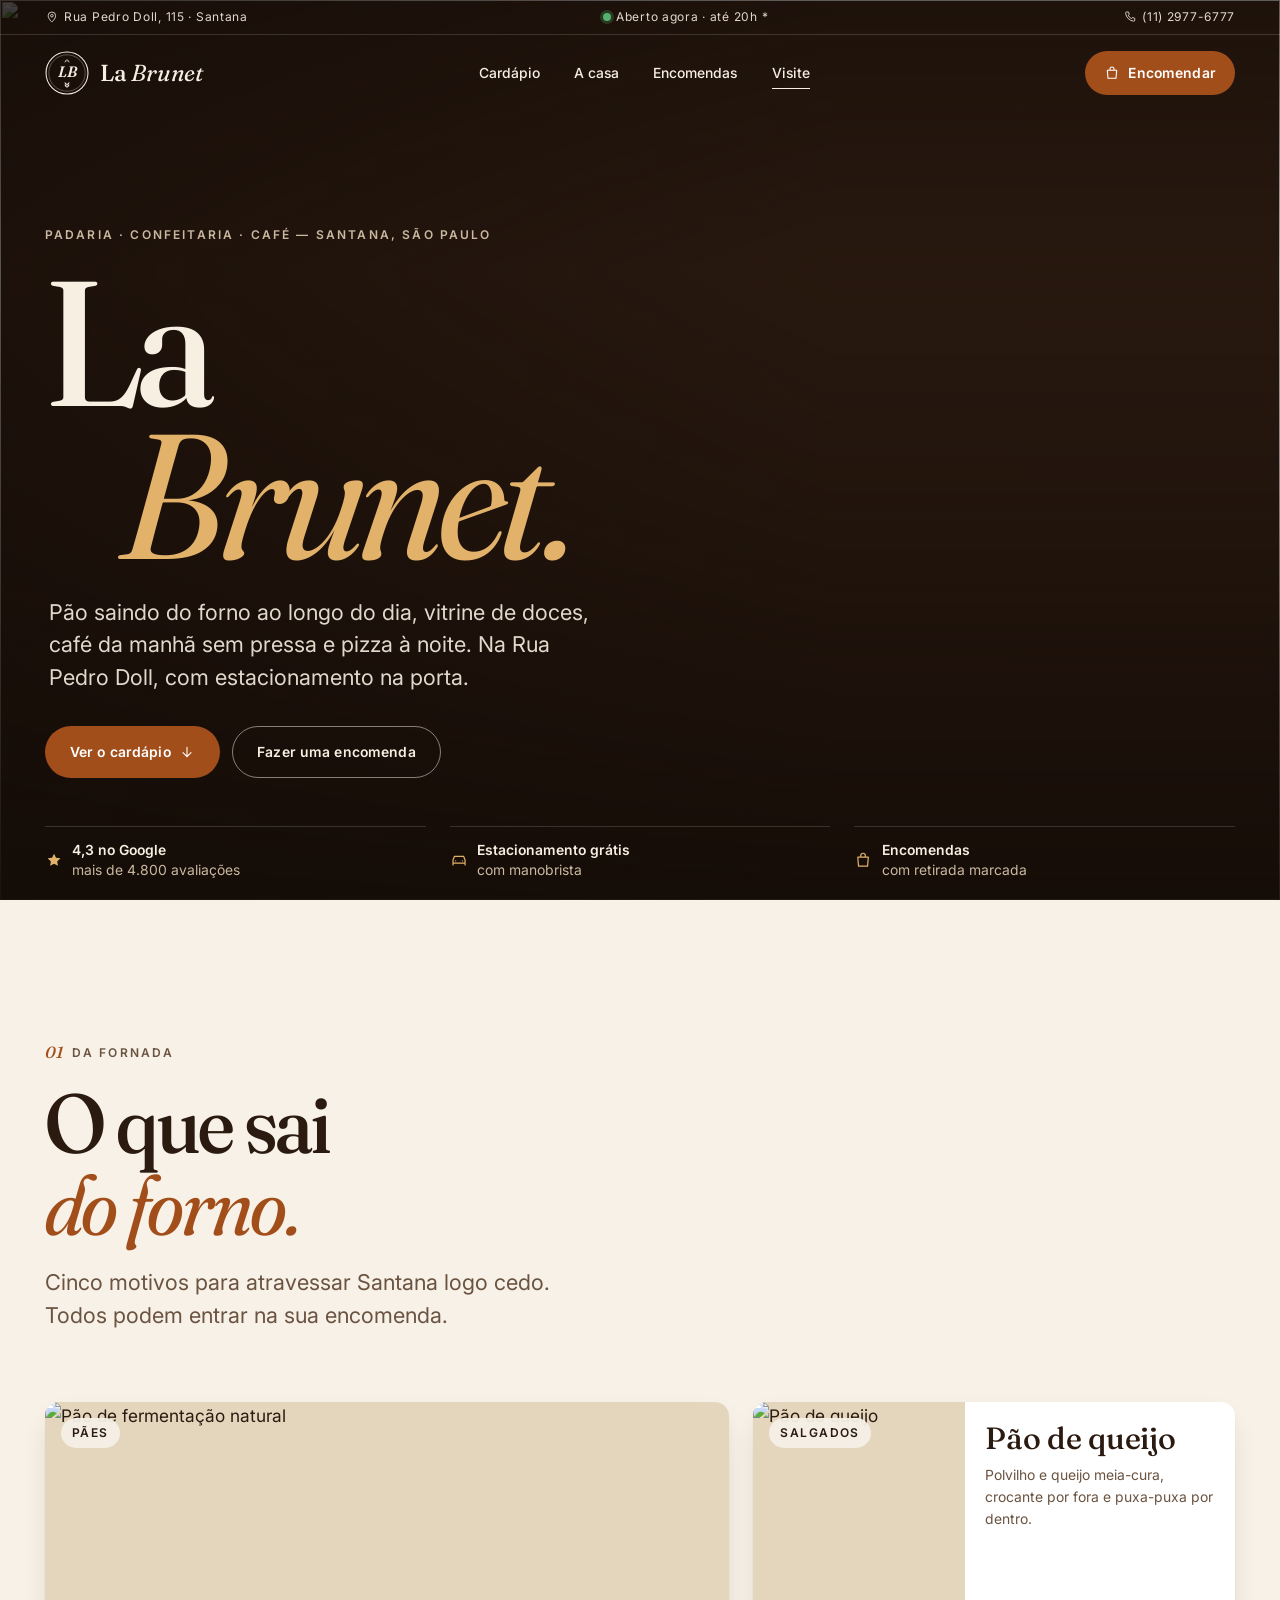
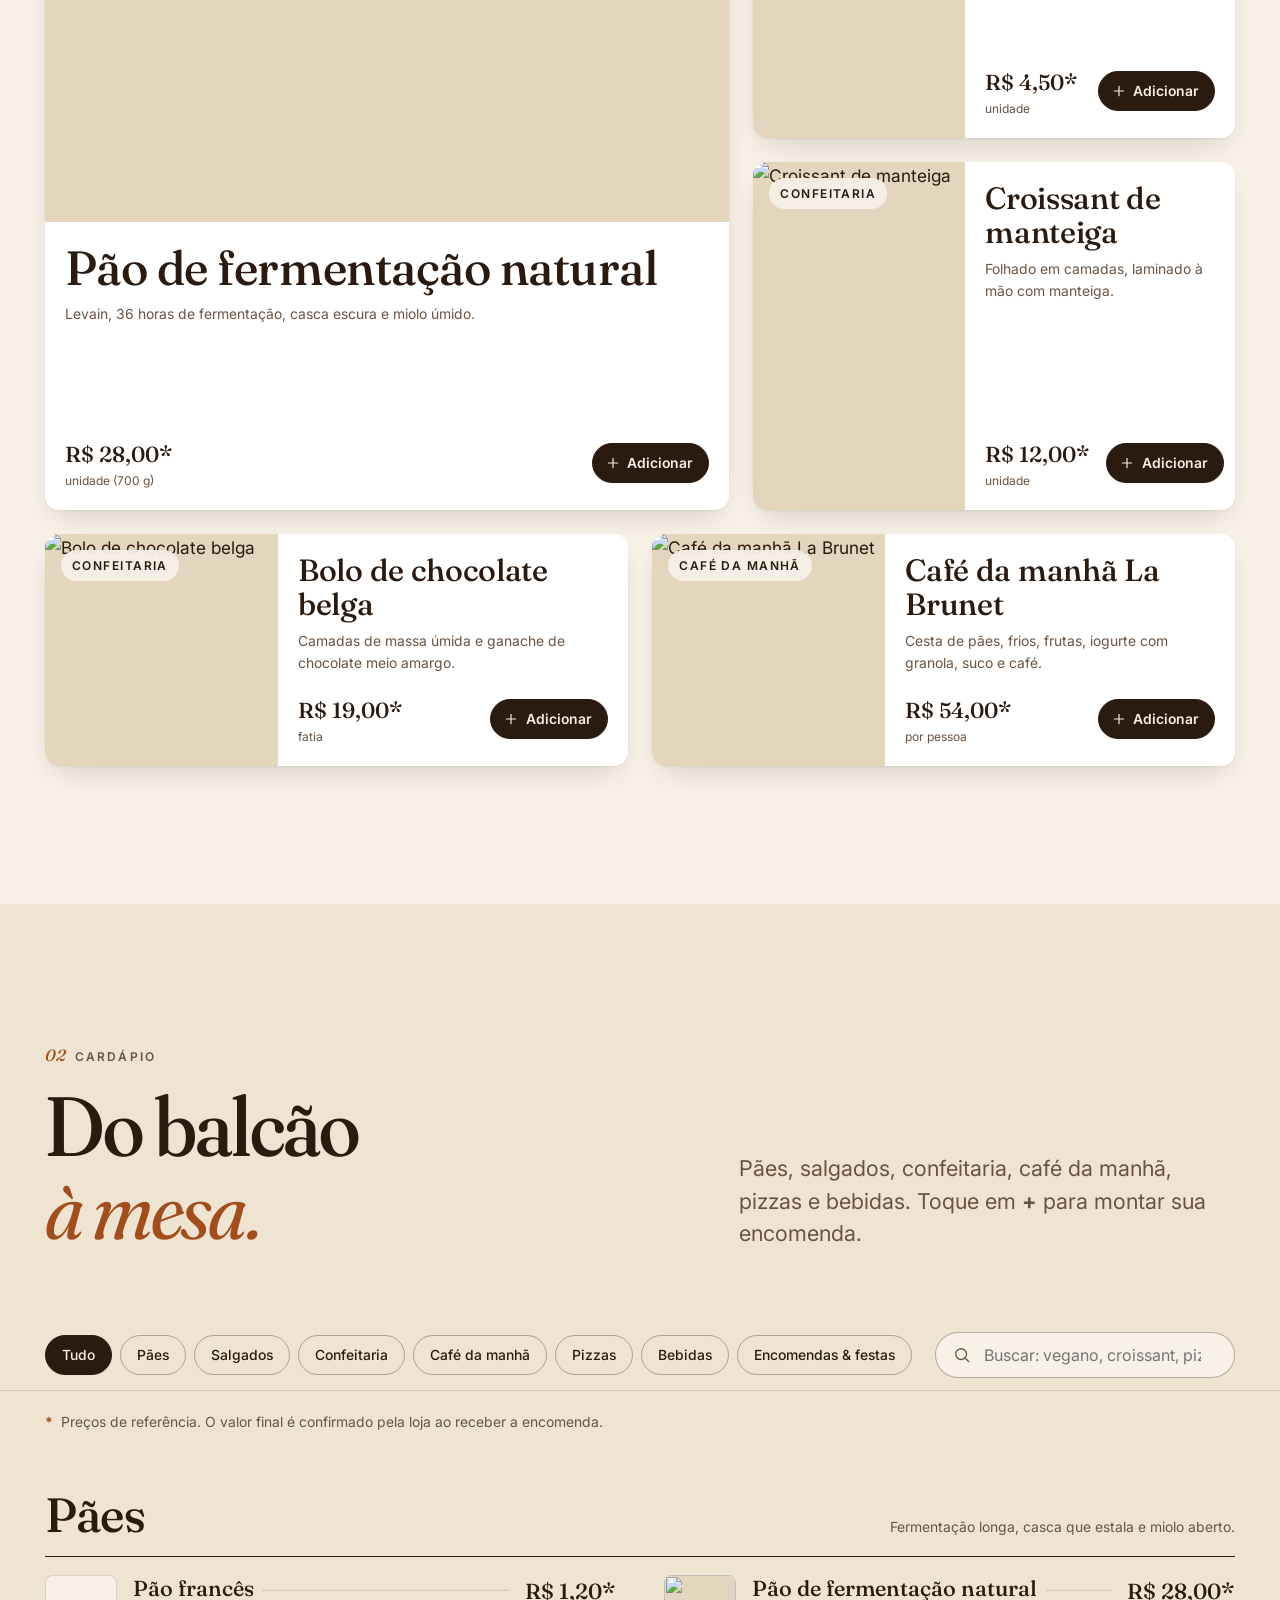
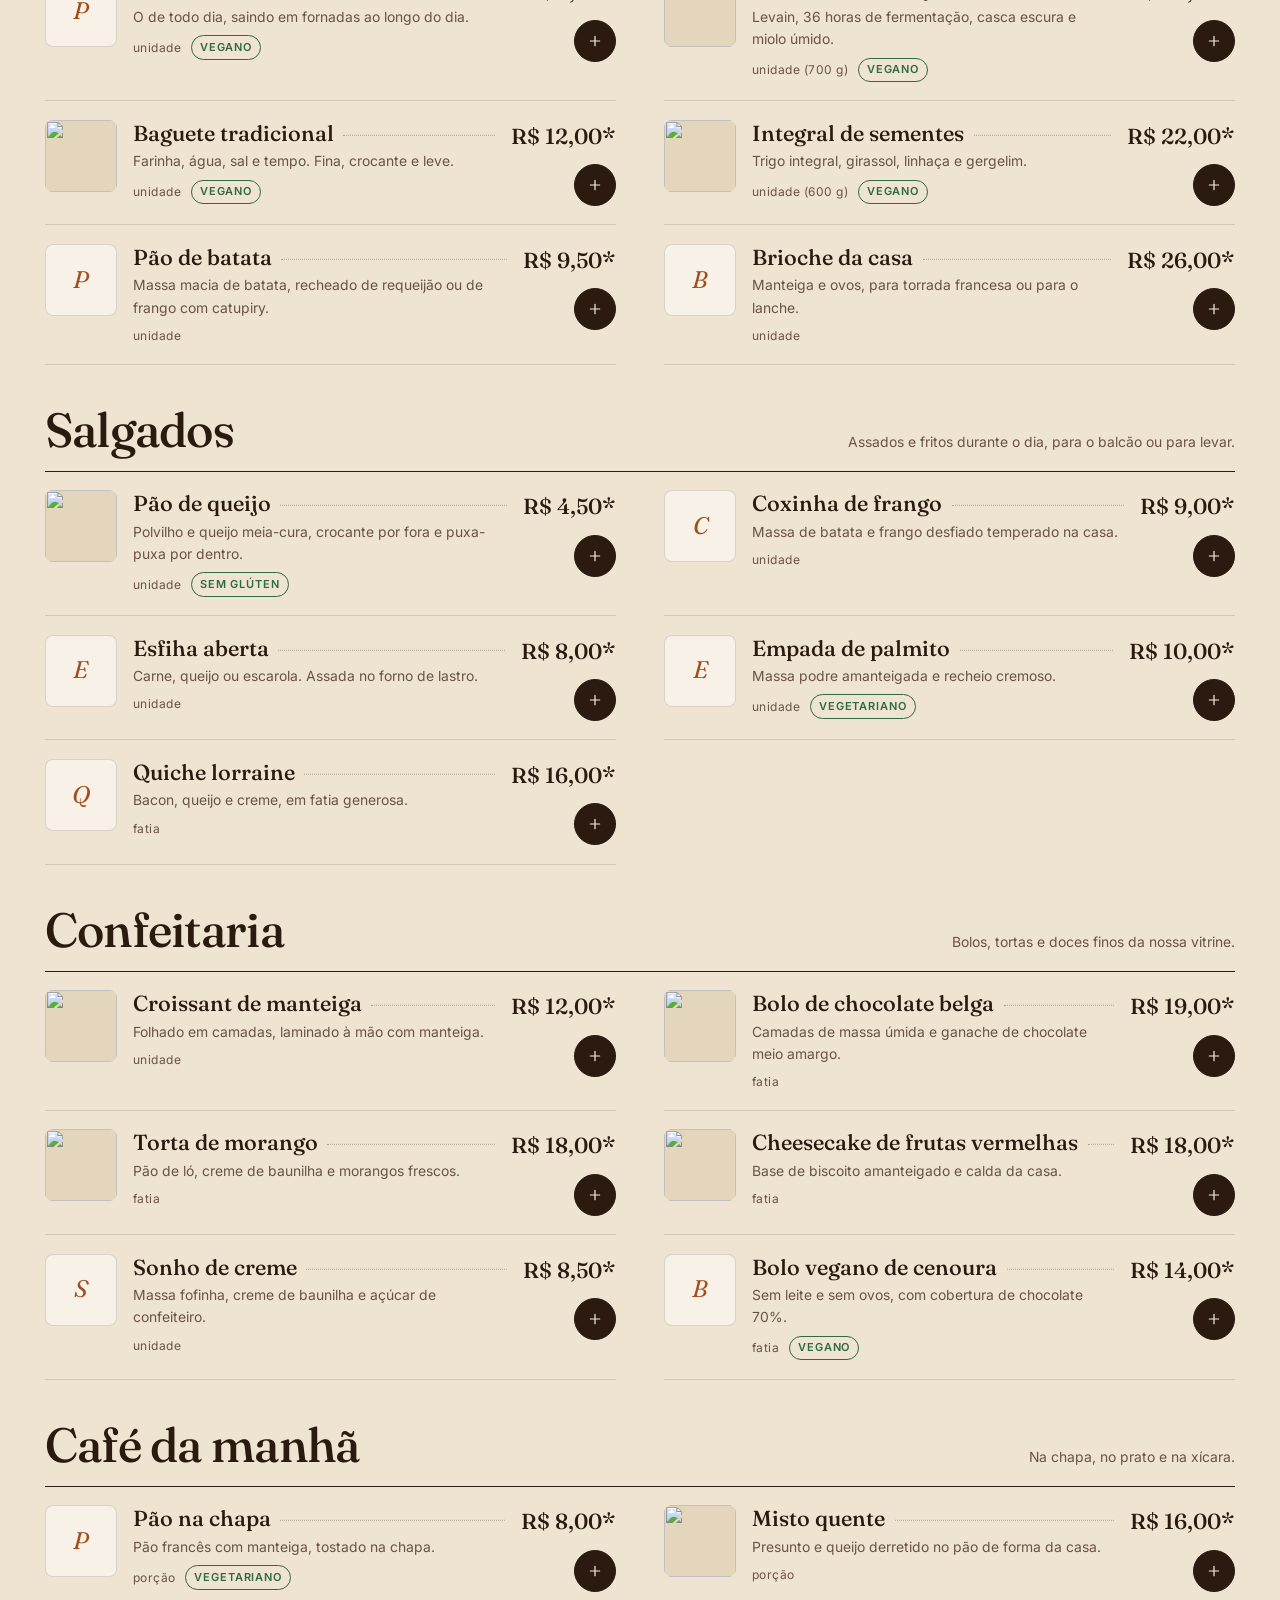
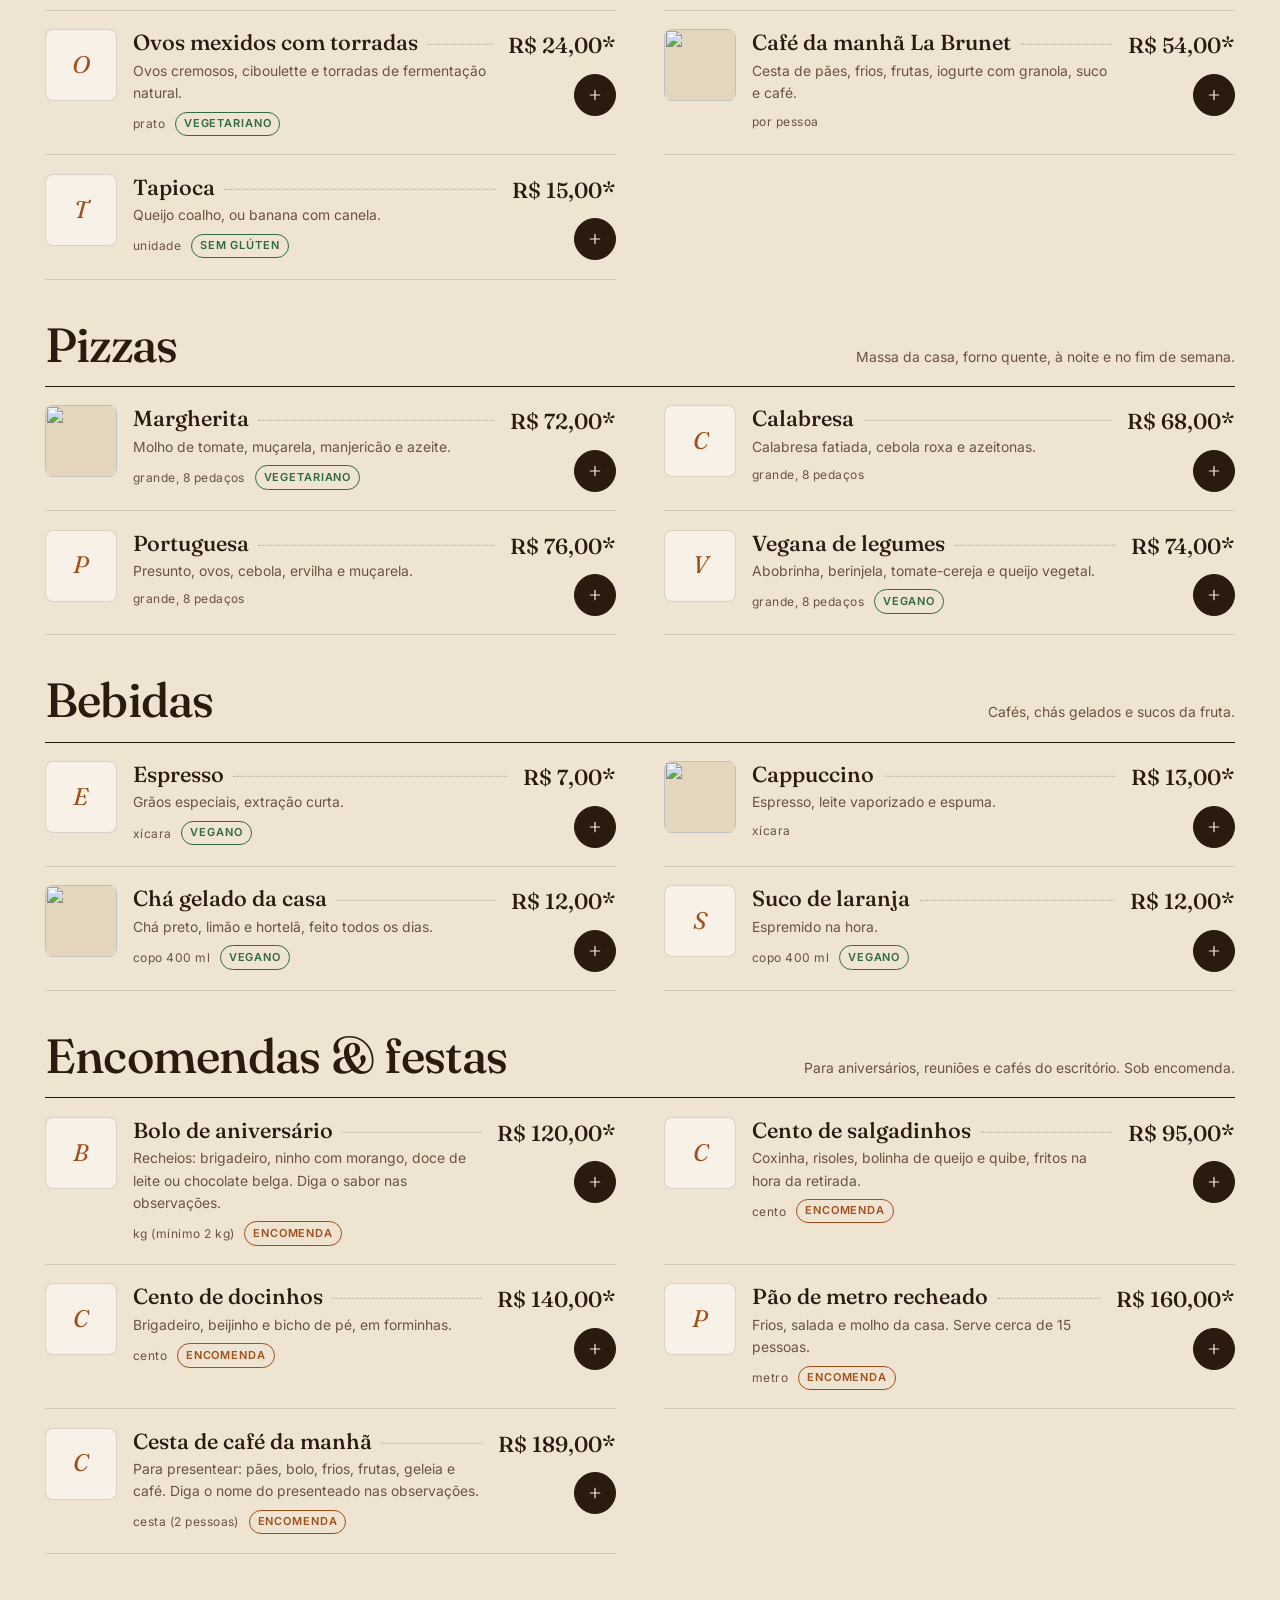
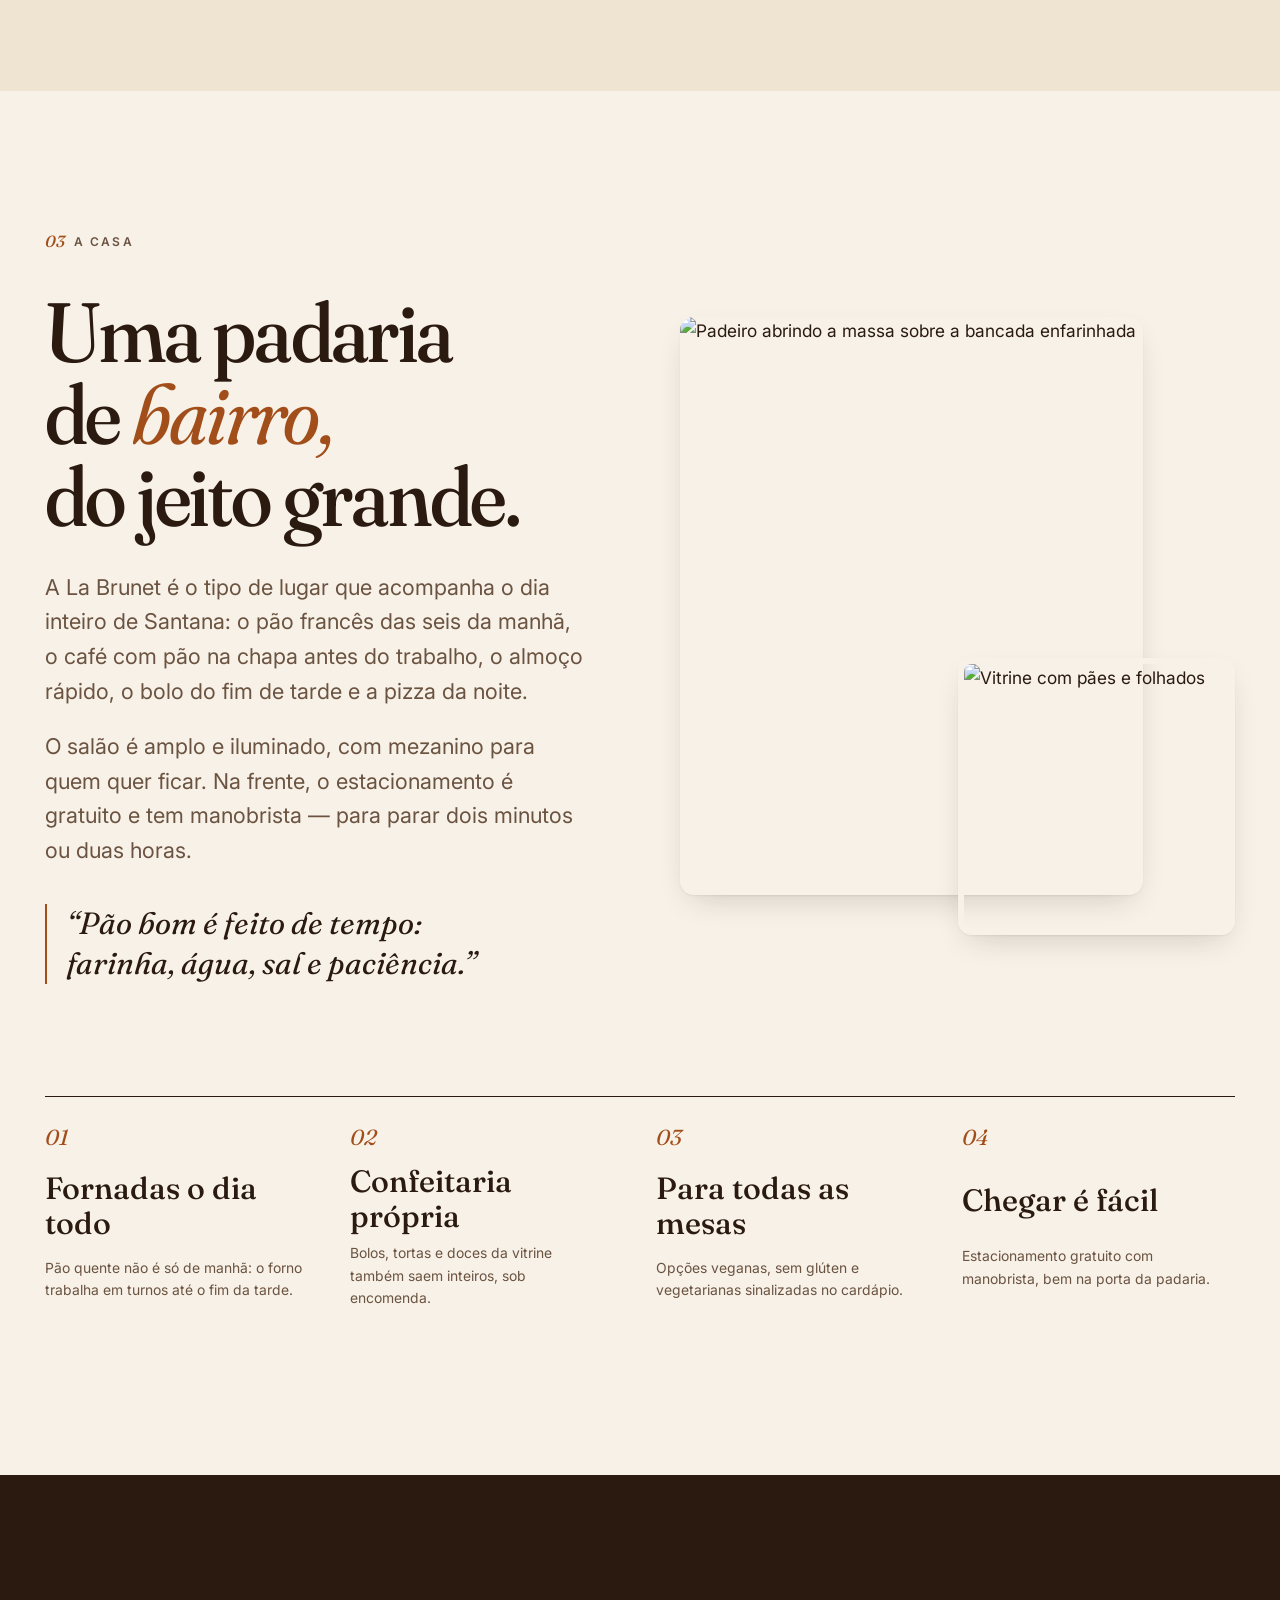
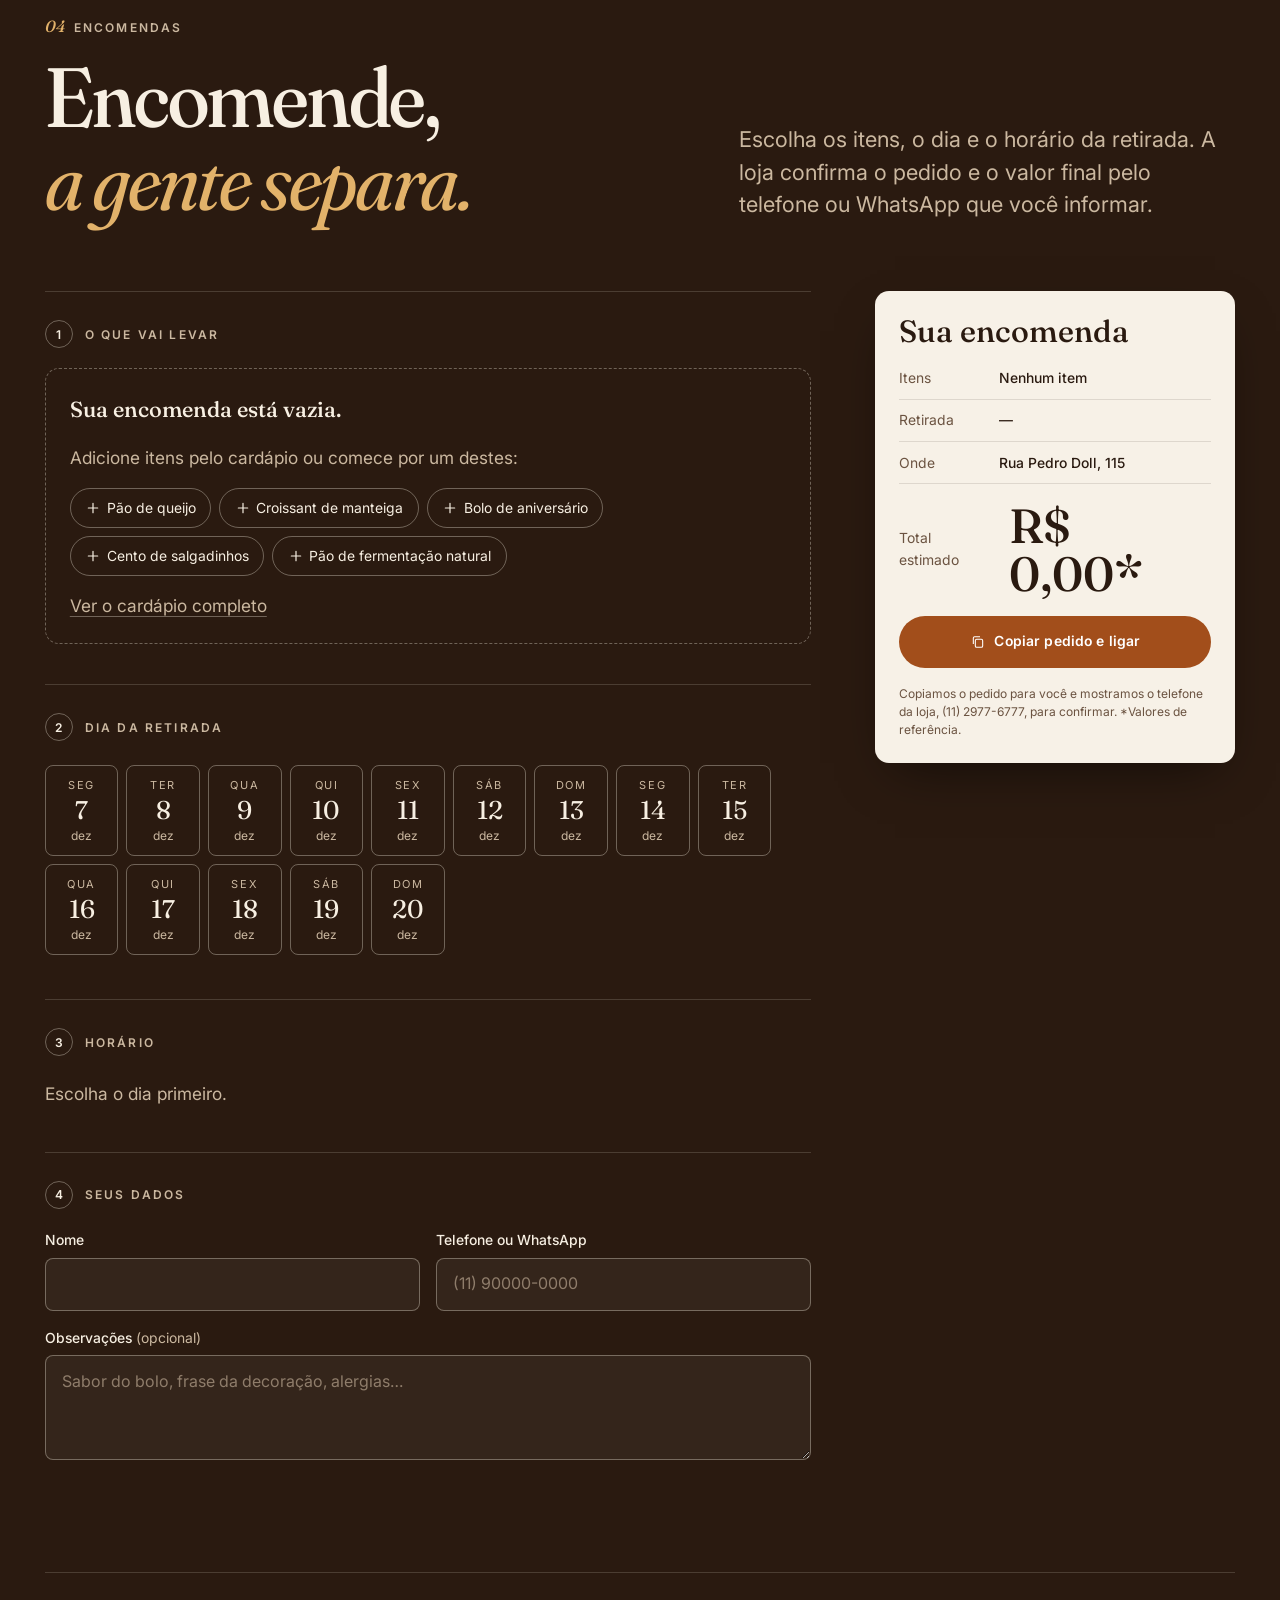
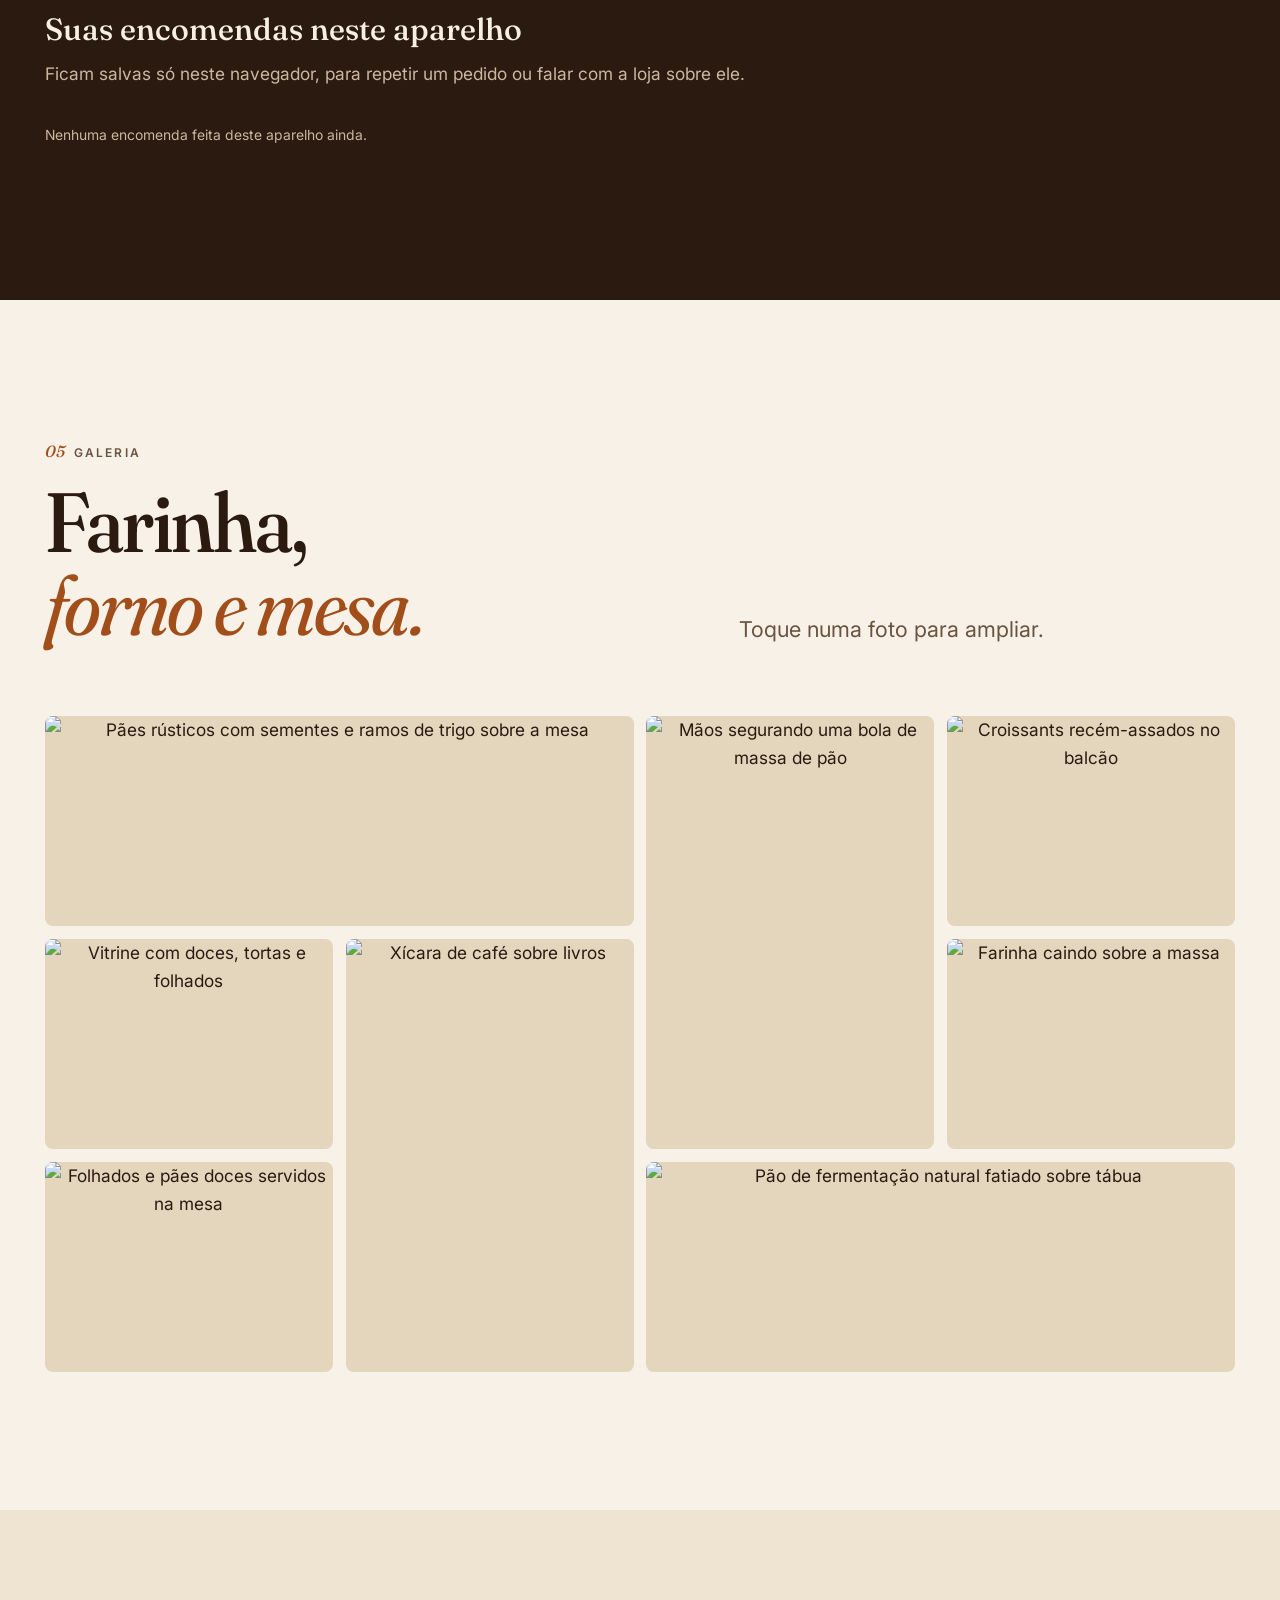
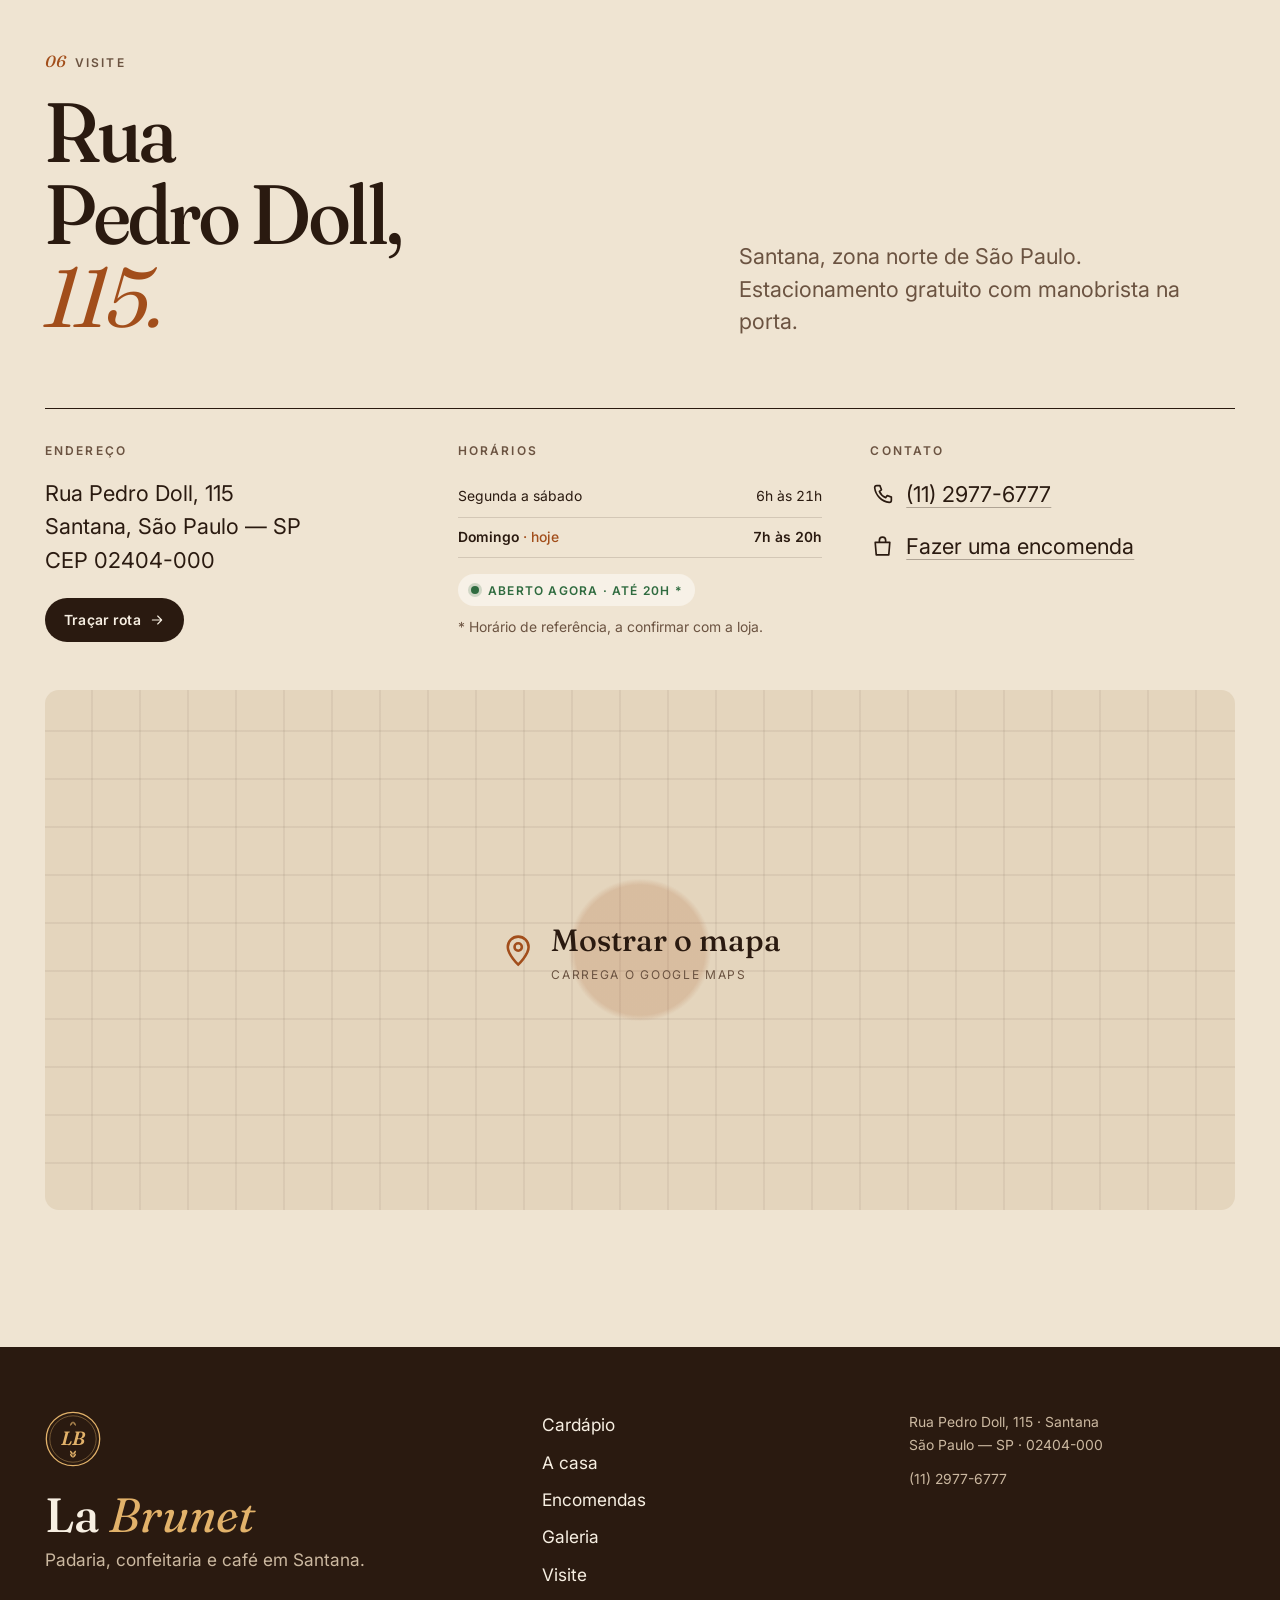
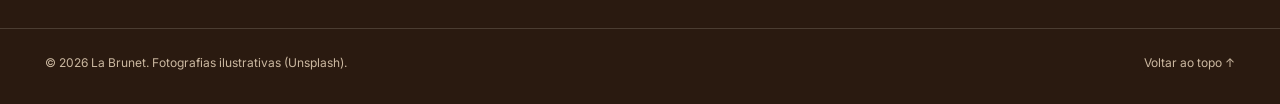
==== commit d370c0ad: "Remove a faixa corrida de produtos abaixo da abertura" ====
--- a/index.html
+++ b/index.html
@@ -147,13 +147,6 @@
       </ul>
     </section>
 
-    <div class="ticker" aria-hidden="true">
-      <div class="ticker__track">
-        <span>Fermentação natural</span><i>✦</i><span>Pão de queijo</span><i>✦</i><span>Croissant de manteiga</span><i>✦</i><span>Bolo de chocolate belga</span><i>✦</i><span>Café da manhã</span><i>✦</i><span>Pizzas da casa</span><i>✦</i><span>Chá gelado</span><i>✦</i><span>Opções veganas</span><i>✦</i>
-        <span>Fermentação natural</span><i>✦</i><span>Pão de queijo</span><i>✦</i><span>Croissant de manteiga</span><i>✦</i><span>Bolo de chocolate belga</span><i>✦</i><span>Café da manhã</span><i>✦</i><span>Pizzas da casa</span><i>✦</i><span>Chá gelado</span><i>✦</i><span>Opções veganas</span><i>✦</i>
-      </div>
-    </div>
-
     <!-- ===================== Destaques ===================== -->
     <section class="chapter fornada" id="fornada" aria-labelledby="fornada-title">
       <div class="wrap">
--- a/assets/css/styles.css
+++ b/assets/css/styles.css
@@ -455,25 +455,6 @@
 .hero__facts .ico { color: var(--wheat); width: 1.3em; height: 1.3em; }
 .hero__facts strong { display: block; color: var(--on-dark); font-weight: 600; }
 
-/* ---------- Faixa corrida ---------- */
-
-.ticker {
-  background: var(--caramel);
-  color: #fff;
-  overflow: hidden;
-  white-space: nowrap;
-  padding: 0.95rem 0;
-}
-.ticker__track {
-  display: inline-flex; align-items: center; gap: 1.6rem;
-  animation: ticker 48s linear infinite;
-  font-family: var(--font-display);
-  font-style: italic;
-  font-size: var(--step-1);
-}
-.ticker i { font-style: normal; font-size: 0.7em; opacity: 0.7; }
-@keyframes ticker { to { transform: translateX(-50%); } }
-
 /* ---------- Capítulos ---------- */
 
 .chapter { padding-block: var(--chapter-pad); position: relative; }
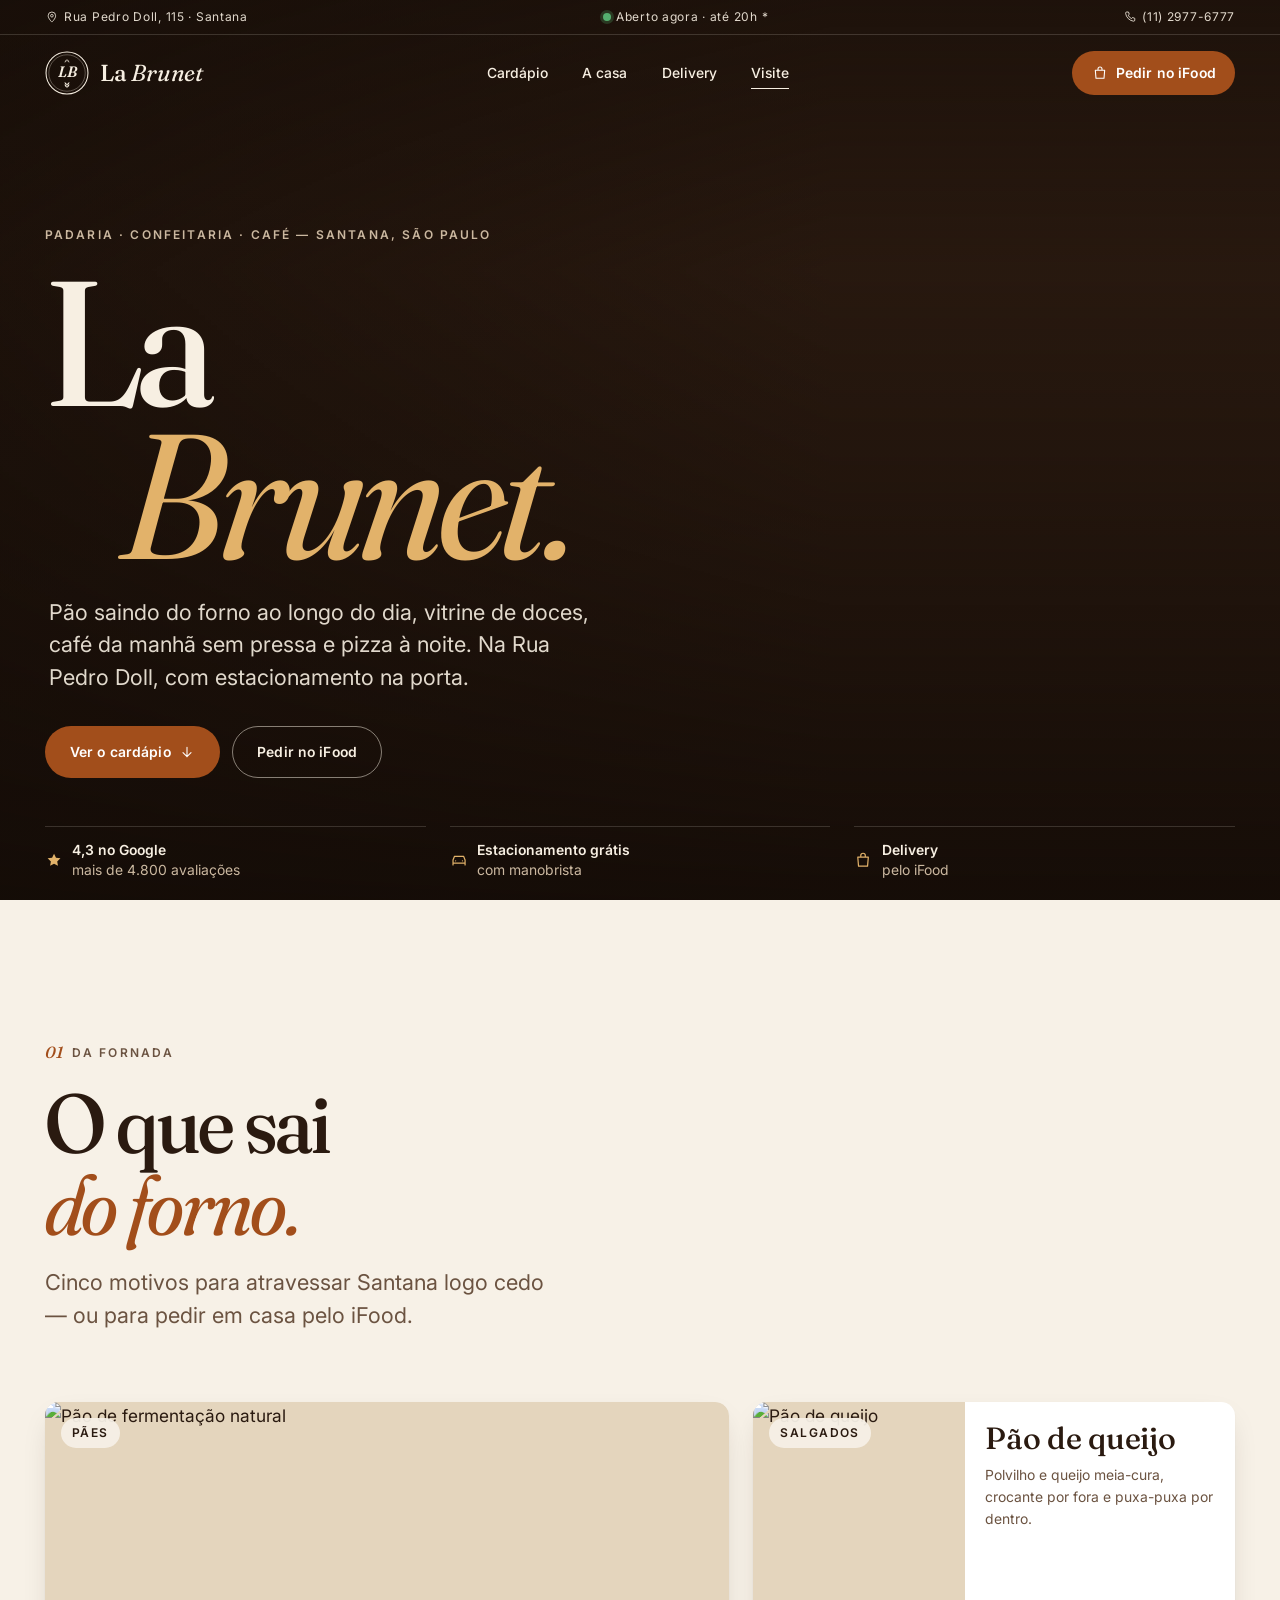
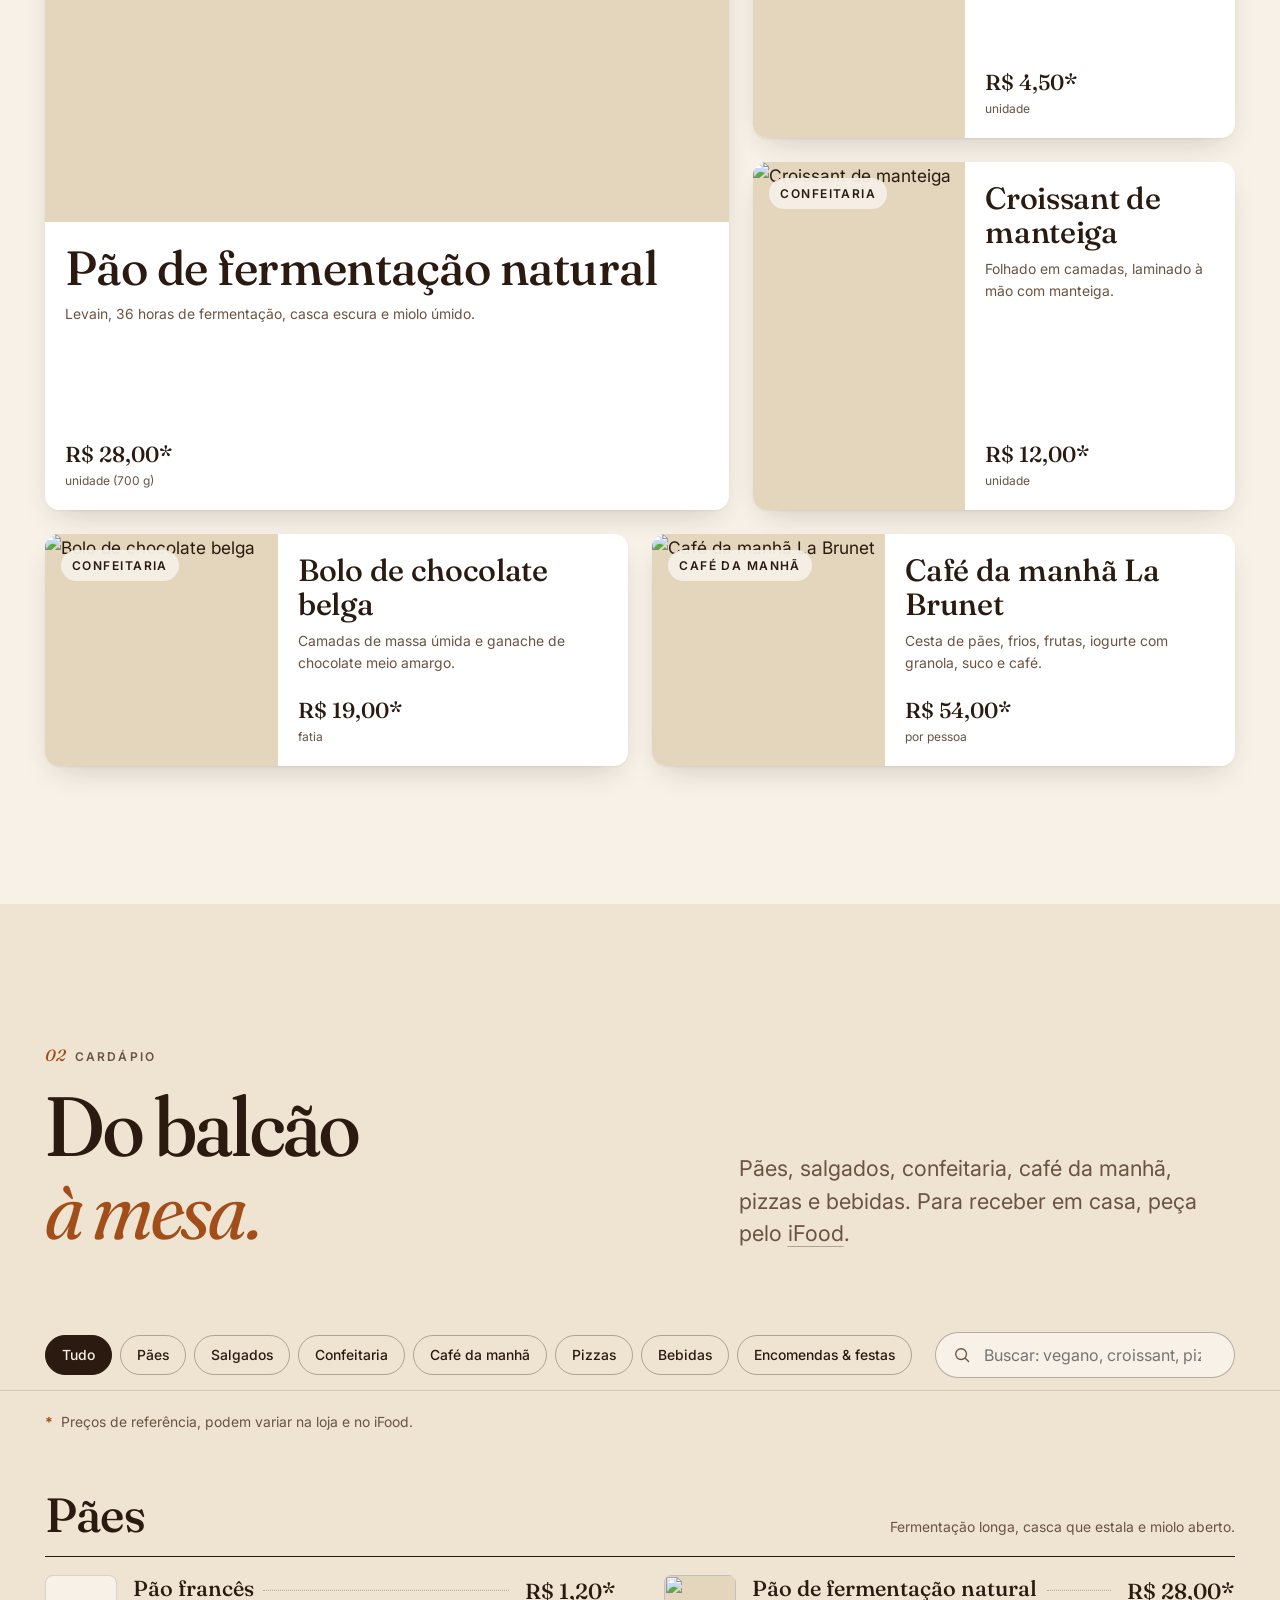
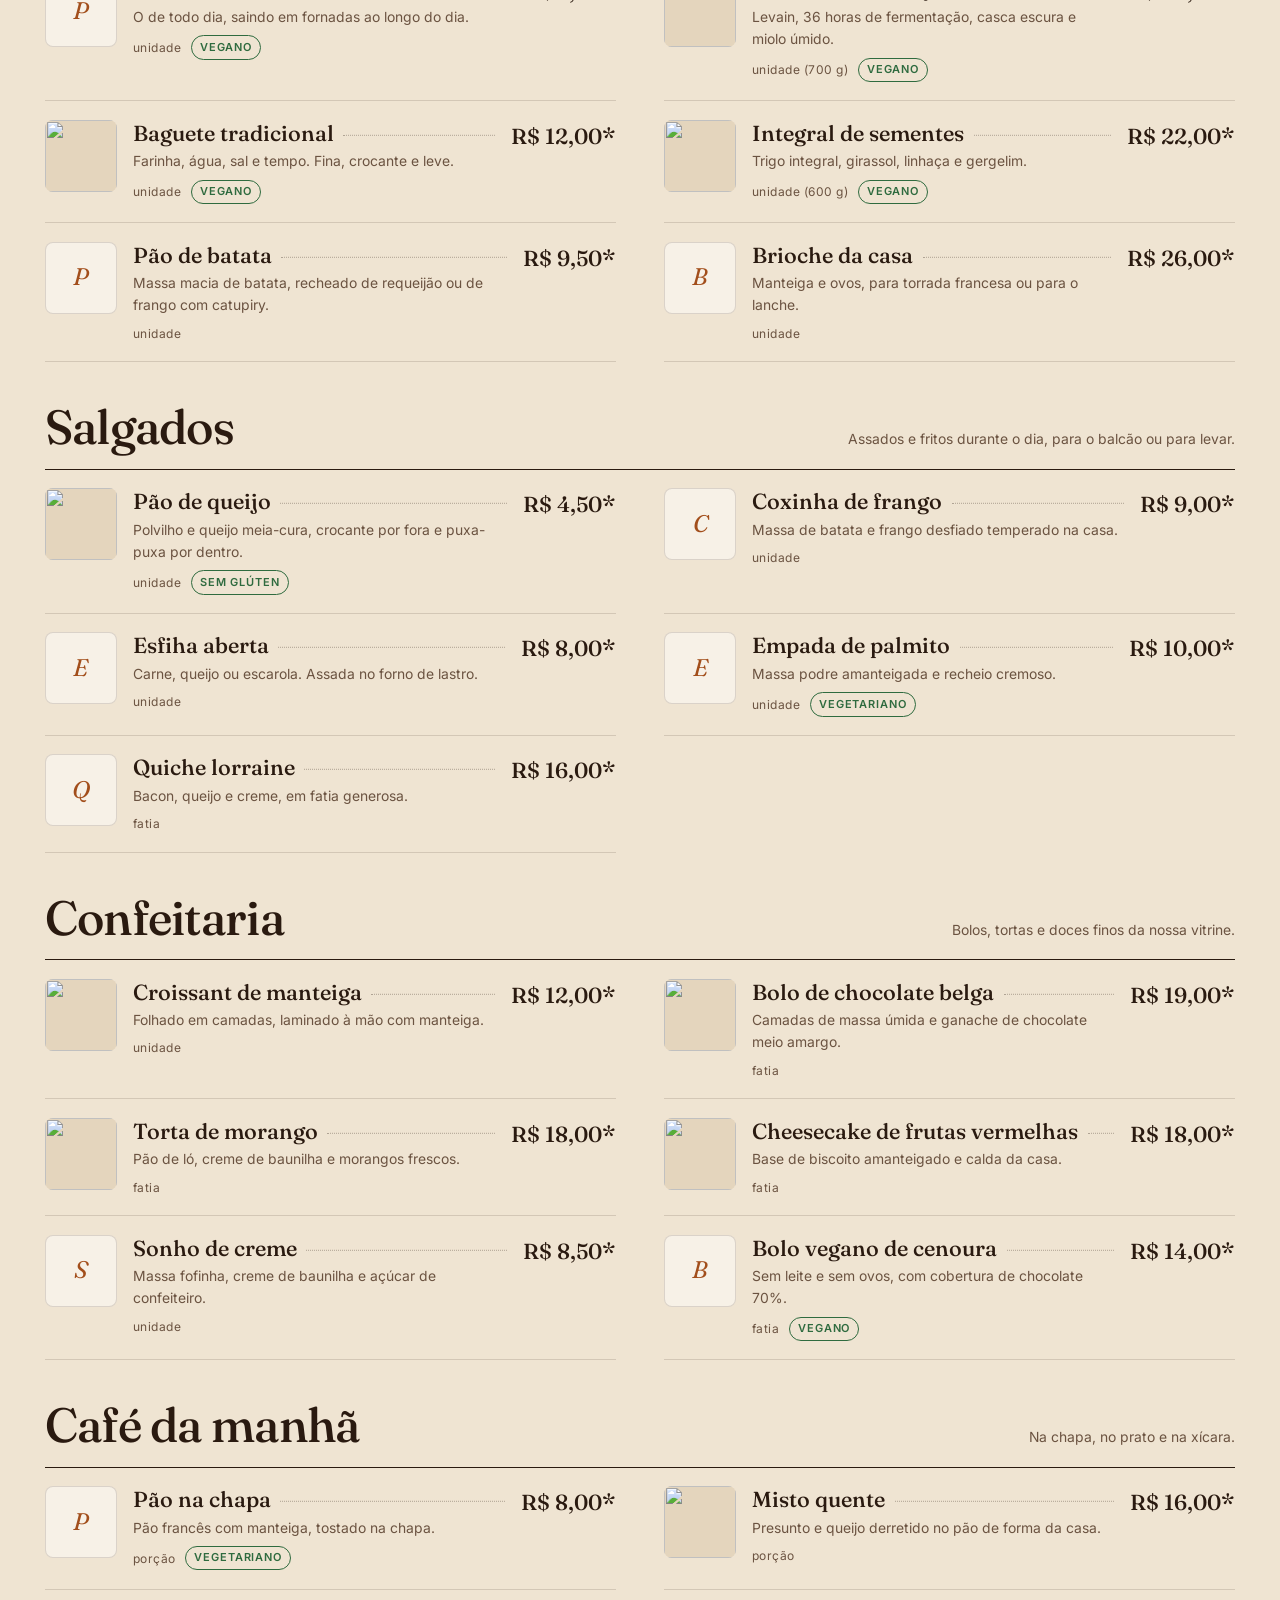
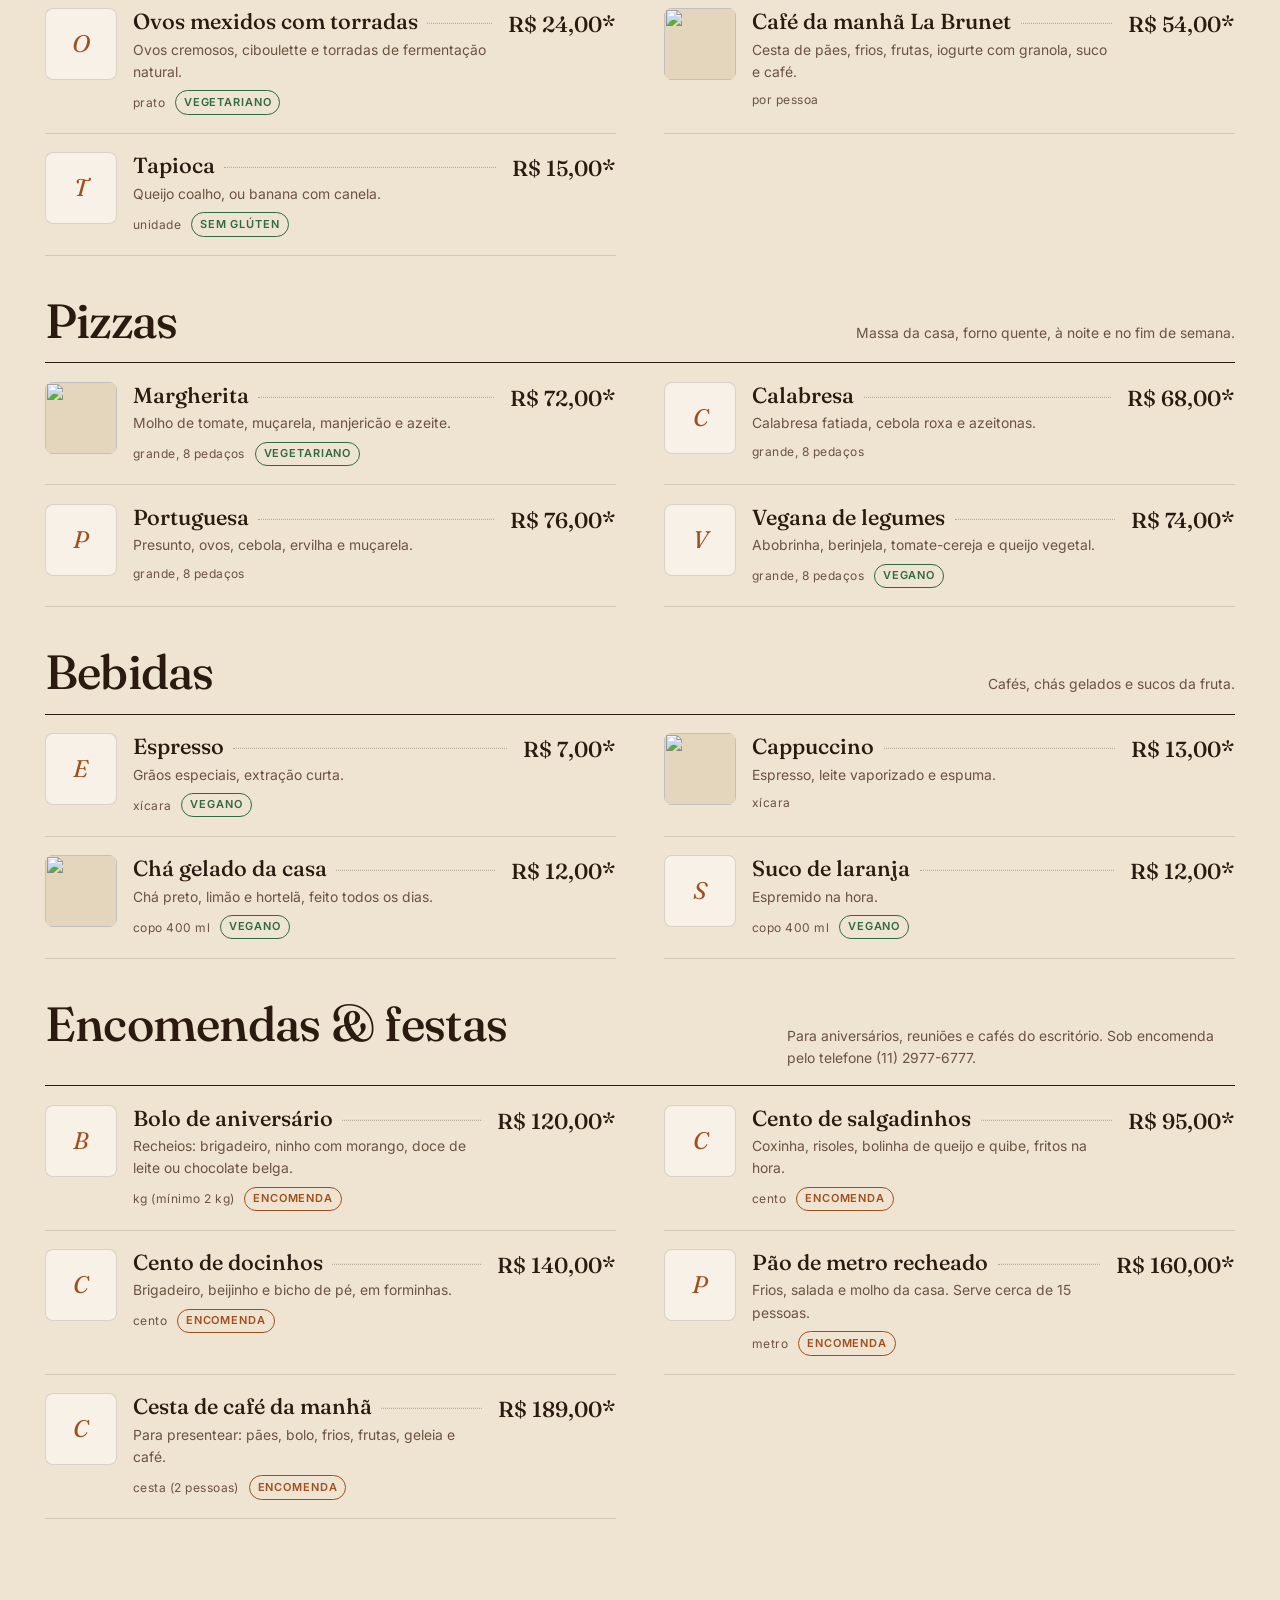
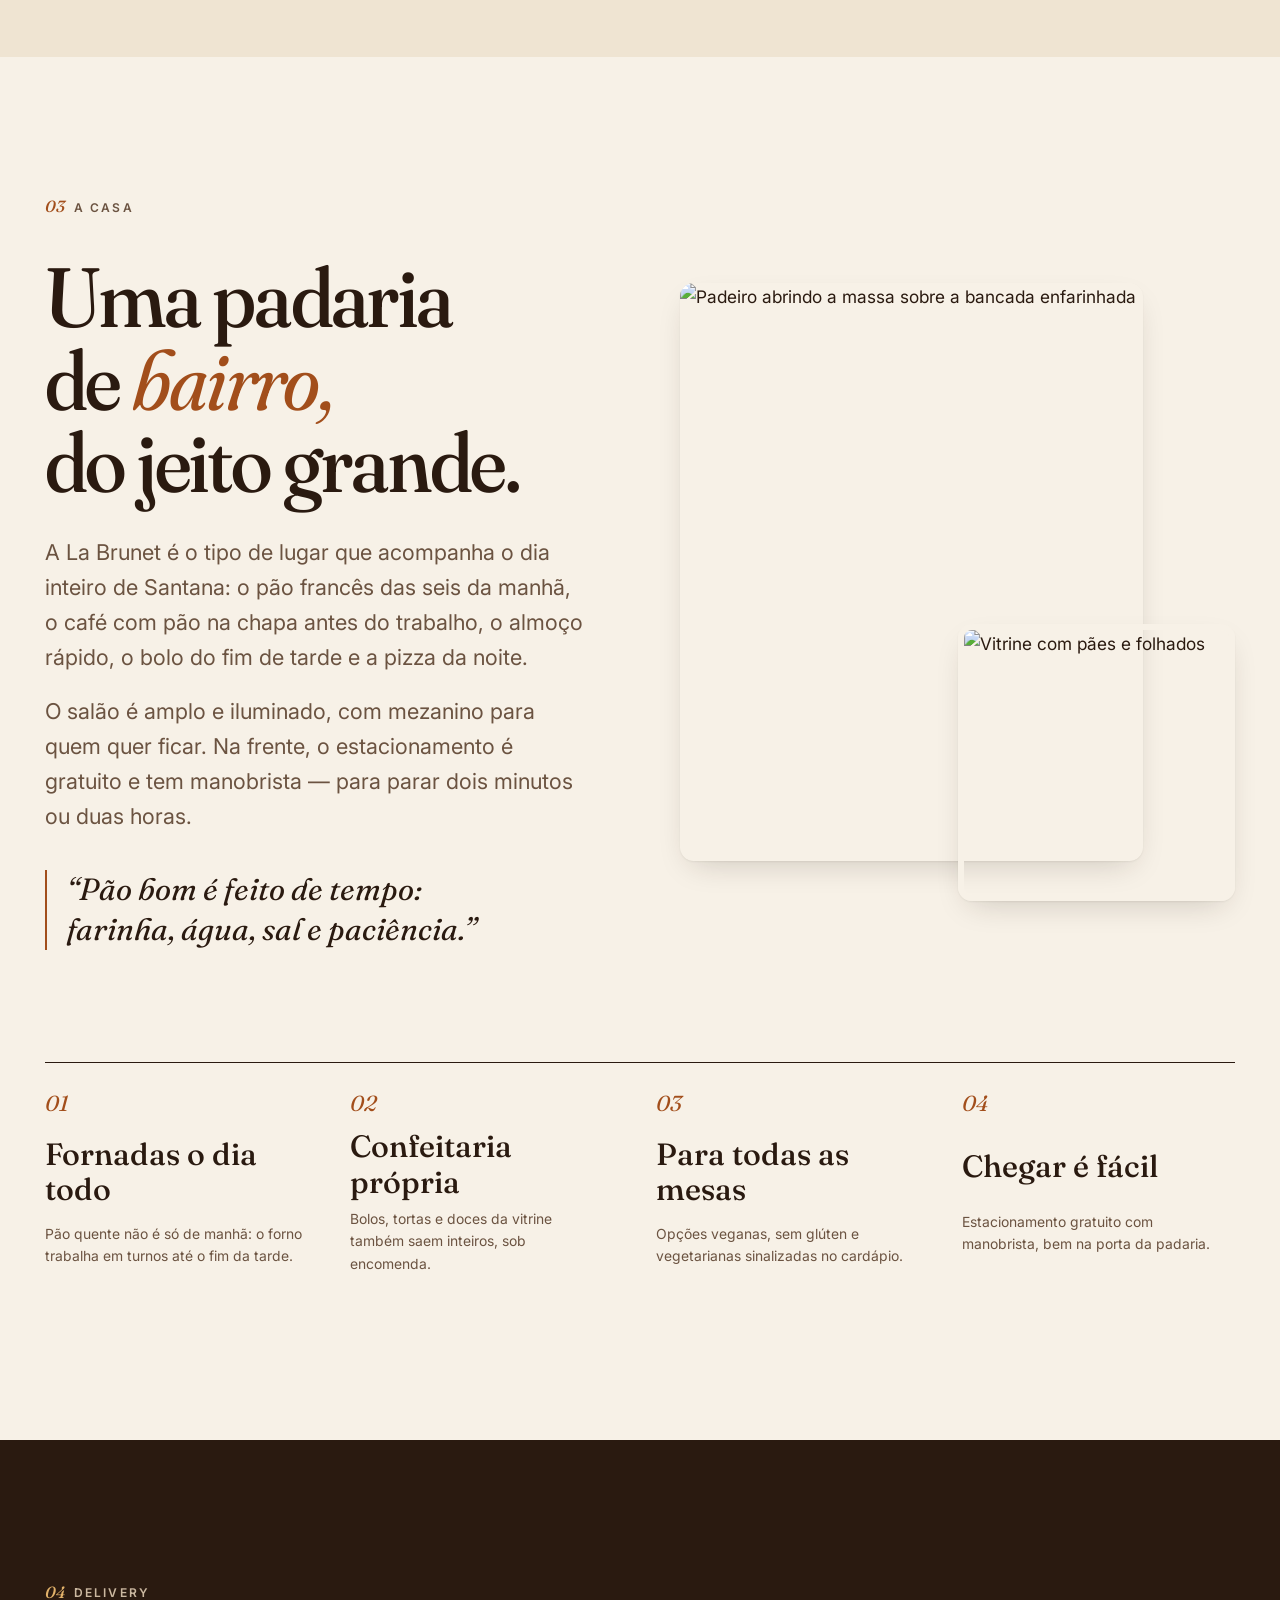
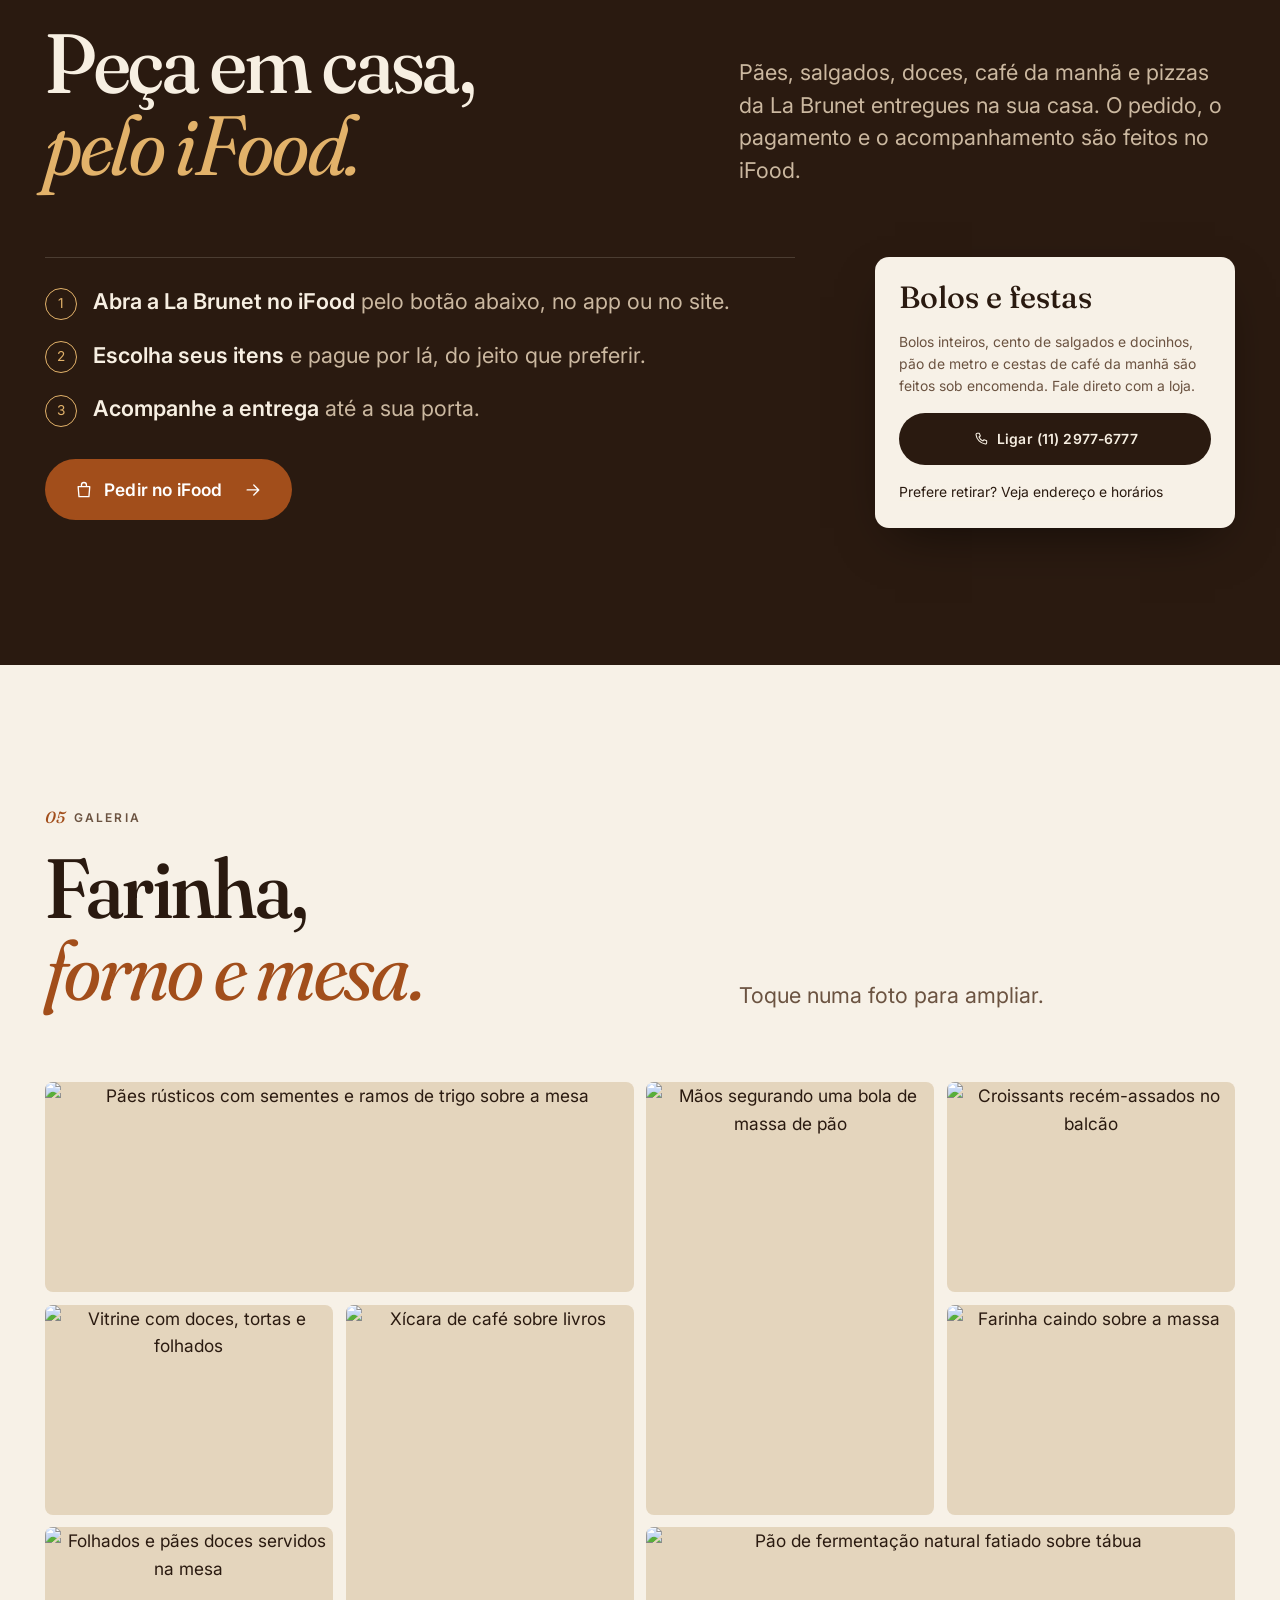
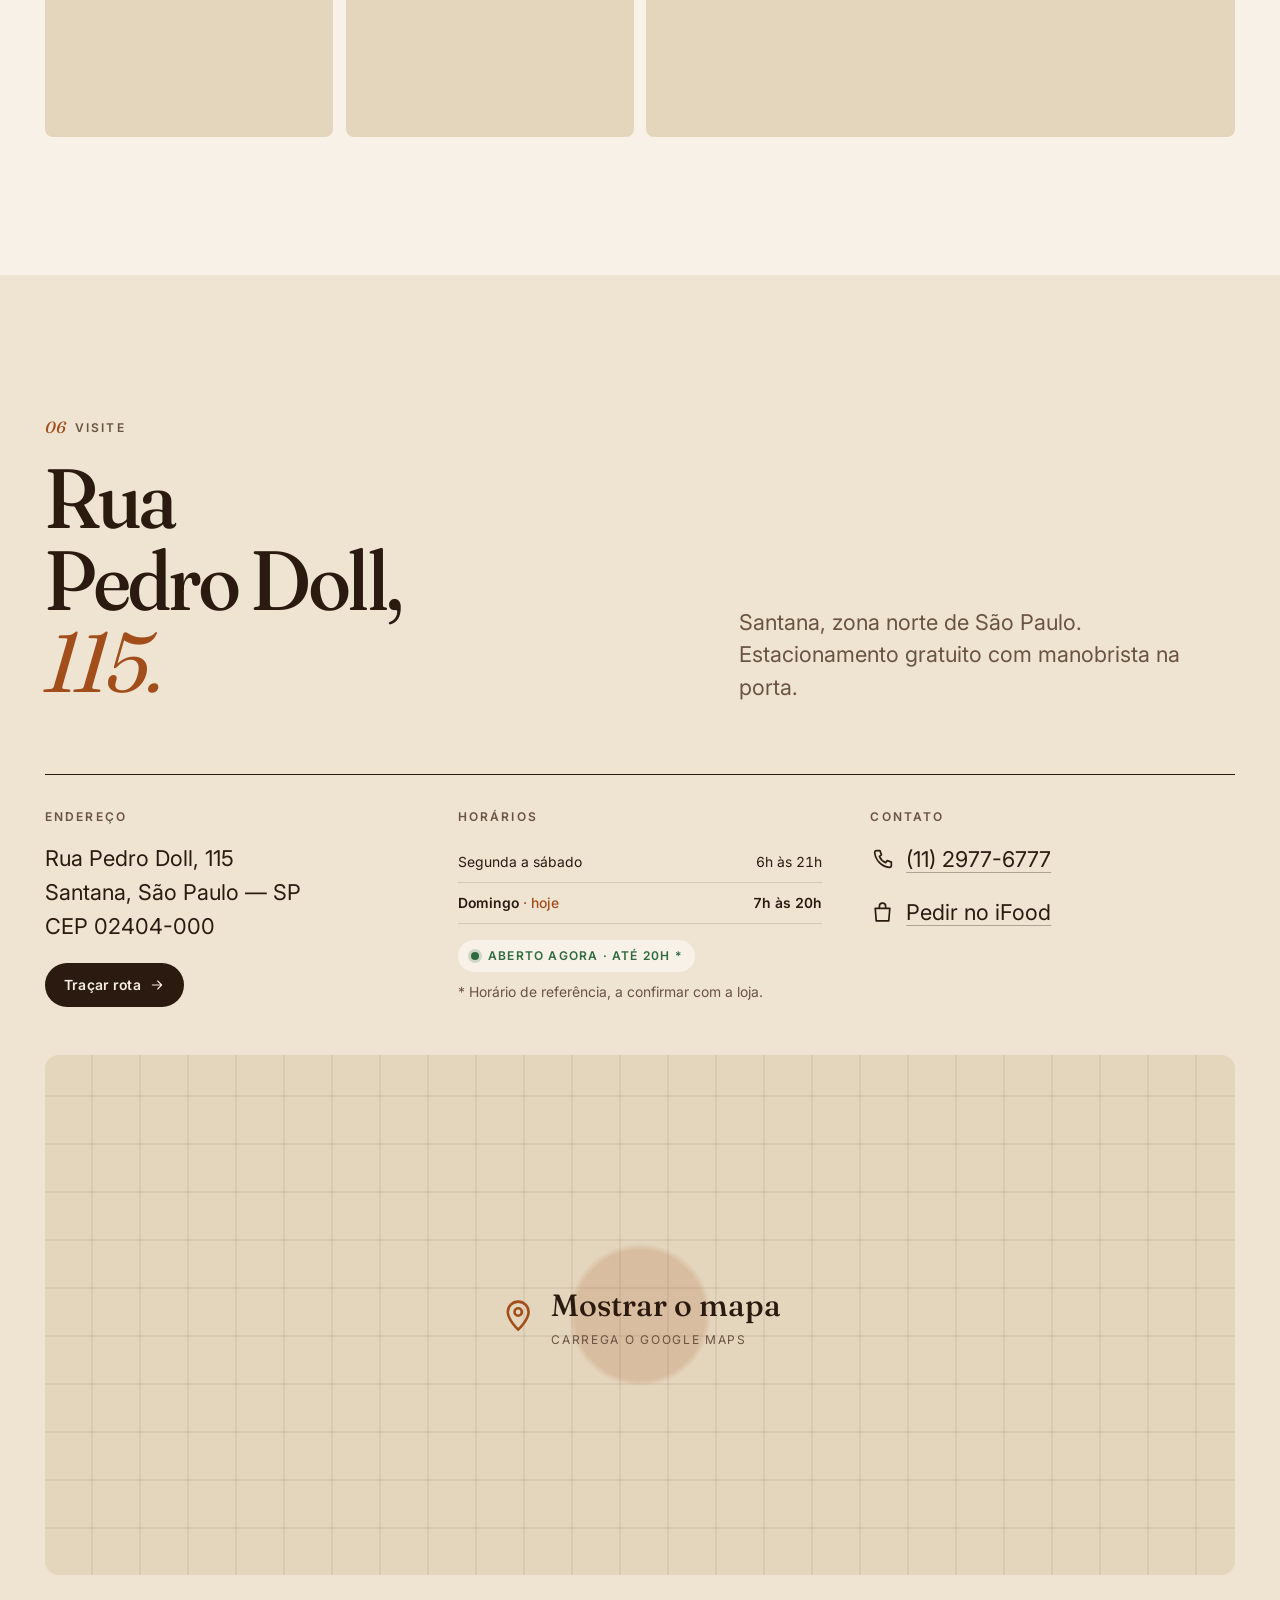
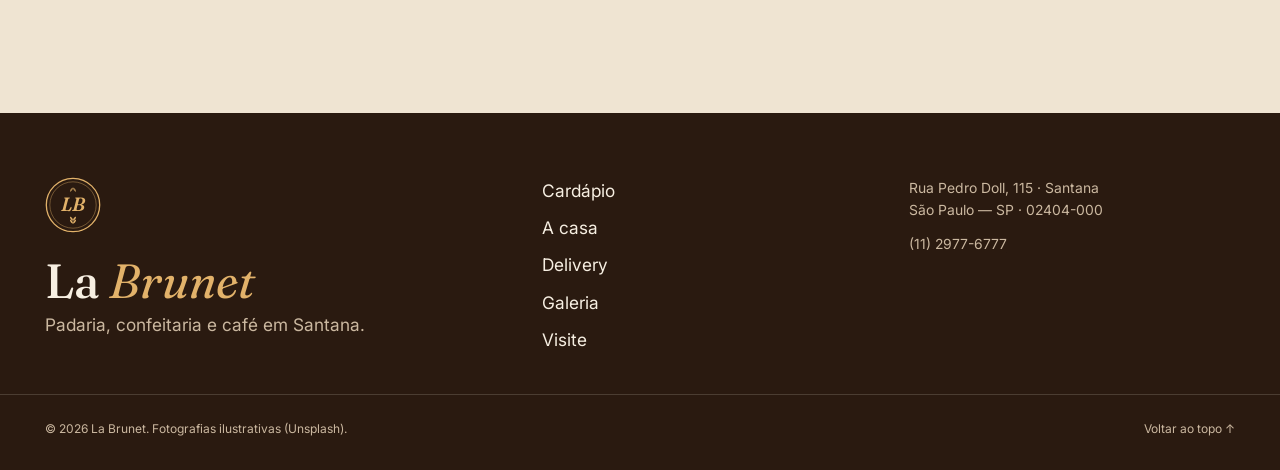
==== commit 56b2119f: "Troca o sistema de encomendas pelo delivery no iFood A padaria já vende pelo iFood, então o carrinho" ====
--- a/index.html
+++ b/index.html
@@ -4,10 +4,10 @@
   <meta charset="utf-8">
   <meta name="viewport" content="width=device-width, initial-scale=1, viewport-fit=cover">
   <title>La Brunet · Padaria, confeitaria e café em Santana, São Paulo</title>
-  <meta name="description" content="La Brunet: pães de fermentação natural, salgados, confeitaria, café da manhã e pizzas na Rua Pedro Doll, 115, em Santana, São Paulo. Veja o cardápio e faça sua encomenda.">
+  <meta name="description" content="La Brunet: pães de fermentação natural, salgados, confeitaria, café da manhã e pizzas na Rua Pedro Doll, 115, em Santana, São Paulo. Veja o cardápio e peça pelo iFood.">
   <meta name="theme-color" content="#2a1a10">
   <meta property="og:title" content="La Brunet · Padaria em Santana">
-  <meta property="og:description" content="Pães, confeitaria e café na Rua Pedro Doll, 115. Cardápio e encomendas online.">
+  <meta property="og:description" content="Pães, confeitaria e café na Rua Pedro Doll, 115. Cardápio online e delivery pelo iFood.">
   <meta property="og:type" content="website">
   <meta property="og:locale" content="pt_BR">
   <meta property="og:image" content="https://images.unsplash.com/photo-1509440159596-0249088772ff?auto=format&fit=crop&q=75&w=1200&h=630">
@@ -58,7 +58,6 @@
     <symbol id="i-phone" viewBox="0 0 24 24"><path d="M6.5 3.5h3l1.5 4-2 1.5a11 11 0 0 0 6 6l1.5-2 4 1.5v3a2 2 0 0 1-2 2A16 16 0 0 1 4.5 5.5a2 2 0 0 1 2-2Z" fill="none" stroke="currentColor" stroke-width="1.6" stroke-linejoin="round"/></symbol>
     <symbol id="i-car" viewBox="0 0 24 24"><path d="M4 16v-4l2-5h12l2 5v4M4 16h16M4 16v2.5M20 16v2.5M7.5 13h.01M16.5 13h.01" fill="none" stroke="currentColor" stroke-width="1.6" stroke-linecap="round" stroke-linejoin="round"/></symbol>
     <symbol id="i-star" viewBox="0 0 24 24"><path d="m12 3.5 2.6 5.4 5.9.8-4.3 4.1 1 5.8L12 16.8l-5.2 2.8 1-5.8-4.3-4.1 5.9-.8L12 3.5Z" fill="currentColor"/></symbol>
-    <symbol id="i-copy" viewBox="0 0 24 24"><rect x="8" y="8" width="11" height="12" rx="2" fill="none" stroke="currentColor" stroke-width="1.6"/><path d="M5 15V6a2 2 0 0 1 2-2h8" fill="none" stroke="currentColor" stroke-width="1.6"/></symbol>
     <symbol id="i-wa" viewBox="0 0 24 24"><path d="M4 20l1.2-4.1A8 8 0 1 1 8.4 19L4 20Z" fill="none" stroke="currentColor" stroke-width="1.6" stroke-linejoin="round"/><path d="M9 8.5c0 3.5 3 6.5 6.5 6.5l1-1.6-2-1-1 .8c-1.2-.5-2.2-1.5-2.7-2.7l.8-1-1-2L9 8.5Z" fill="currentColor"/></symbol>
   </svg>
 
@@ -82,14 +81,13 @@
         <nav class="nav" aria-label="Principal">
           <a href="#cardapio" data-nav>Cardápio</a>
           <a href="#historia" data-nav>A casa</a>
-          <a href="#encomendas" data-nav>Encomendas</a>
+          <a href="#delivery" data-nav>Delivery</a>
           <a href="#visite" data-nav>Visite</a>
         </nav>
         <div class="bar__actions">
-          <a class="btn btn--accent btn--sm bag" href="#encomendas" data-bag-link>
+          <a class="btn btn--accent btn--sm bag" href="https://www.ifood.com.br/busca?q=La%20Brunet" target="_blank" rel="noopener" data-ifood aria-label="Pedir no iFood (abre em nova aba)">
             <svg class="ico" aria-hidden="true"><use href="#i-bag"/></svg>
-            <span class="bag__label">Encomendar</span>
-            <span class="bag__count" data-bag-count hidden>0</span>
+            <span class="bag__label">Pedir no iFood</span>
           </a>
           <button class="menu-btn" type="button" aria-expanded="false" aria-controls="drawer" aria-label="Abrir menu" data-menu-open>
             <span class="menu-btn__lines" aria-hidden="true"></span><span class="menu-btn__label">Menu</span>
@@ -110,12 +108,12 @@
         <a href="#fornada" data-drawer-link><span>02</span>Da fornada</a>
         <a href="#cardapio" data-drawer-link><span>03</span>Cardápio</a>
         <a href="#historia" data-drawer-link><span>04</span>A casa</a>
-        <a href="#encomendas" data-drawer-link><span>05</span>Encomendas</a>
+        <a href="#delivery" data-drawer-link><span>05</span>Delivery</a>
         <a href="#galeria" data-drawer-link><span>06</span>Galeria</a>
         <a href="#visite" data-drawer-link><span>07</span>Visite</a>
       </nav>
       <div class="drawer__foot">
-        <a class="btn btn--accent" href="#encomendas" data-drawer-link>Fazer uma encomenda</a>
+        <a class="btn btn--accent" href="https://www.ifood.com.br/busca?q=La%20Brunet" target="_blank" rel="noopener" data-ifood data-drawer-link>Pedir no iFood<span class="sr-only"> (abre em nova aba)</span></a>
         <p>Rua Pedro Doll, 115<br>Santana, São Paulo</p>
         <a class="link" href="tel:+551129776777">(11) 2977-6777</a>
       </div>
@@ -137,13 +135,13 @@
         <p class="hero__lead reveal">Pão saindo do forno ao longo do dia, vitrine de doces, café da manhã sem pressa e pizza à noite. Na Rua Pedro Doll, com estacionamento na porta.</p>
         <div class="hero__ctas reveal">
           <a class="btn btn--accent" href="#cardapio">Ver o cardápio <svg class="ico" aria-hidden="true"><use href="#i-down"/></svg></a>
-          <a class="btn btn--ghost-light" href="#encomendas">Fazer uma encomenda</a>
+          <a class="btn btn--ghost-light" href="https://www.ifood.com.br/busca?q=La%20Brunet" target="_blank" rel="noopener" data-ifood>Pedir no iFood<span class="sr-only"> (abre em nova aba)</span></a>
         </div>
       </div>
       <ul class="hero__facts wrap" aria-label="Destaques da casa">
         <li><svg class="ico" aria-hidden="true"><use href="#i-star"/></svg><span><strong>4,3 no Google</strong> mais de 4.800 avaliações</span></li>
         <li><svg class="ico" aria-hidden="true"><use href="#i-car"/></svg><span><strong>Estacionamento grátis</strong> com manobrista</span></li>
-        <li><svg class="ico" aria-hidden="true"><use href="#i-bag"/></svg><span><strong>Encomendas</strong> com retirada marcada</span></li>
+        <li><svg class="ico" aria-hidden="true"><use href="#i-bag"/></svg><span><strong>Delivery</strong> pelo iFood</span></li>
       </ul>
     </section>
 
@@ -153,7 +151,7 @@
         <div class="chapter__head">
           <p class="eyebrow"><span class="num">01</span> Da fornada</p>
           <h2 class="display reveal" id="fornada-title">O que sai<br><em>do forno.</em></h2>
-          <p class="chapter__lead reveal">Cinco motivos para atravessar Santana logo cedo. Todos podem entrar na sua encomenda.</p>
+          <p class="chapter__lead reveal">Cinco motivos para atravessar Santana logo cedo — ou para pedir em casa pelo iFood.</p>
         </div>
         <div class="feature-grid" data-featured></div>
       </div>
@@ -167,7 +165,7 @@
             <p class="eyebrow"><span class="num">02</span> Cardápio</p>
             <h2 class="display reveal" id="cardapio-title">Do balcão<br><em>à mesa.</em></h2>
           </div>
-          <p class="chapter__lead reveal">Pães, salgados, confeitaria, café da manhã, pizzas e bebidas. Toque em <strong>+</strong> para montar sua encomenda.</p>
+          <p class="chapter__lead reveal">Pães, salgados, confeitaria, café da manhã, pizzas e bebidas. Para receber em casa, peça pelo <a class="link" href="https://www.ifood.com.br/busca?q=La%20Brunet" target="_blank" rel="noopener" data-ifood>iFood<span class="sr-only"> (abre em nova aba)</span></a>.</p>
         </div>
 
         <div class="menu__tools">
@@ -178,7 +176,7 @@
             <input type="search" placeholder="Buscar: vegano, croissant, pizza…" autocomplete="off" data-search>
           </label>
         </div>
-        <p class="price-note" data-price-note hidden>Preços de referência. O valor final é confirmado pela loja ao receber a encomenda.</p>
+        <p class="price-note" data-price-note hidden>Preços de referência, podem variar na loja e no iFood.</p>
         <div class="menu__list" data-menu aria-live="polite"></div>
       </div>
     </section>
@@ -215,81 +213,36 @@
       </div>
     </section>
 
-    <!-- ===================== Encomendas ===================== -->
-    <section class="chapter order" id="encomendas" aria-labelledby="encomendas-title">
+    <!-- ===================== Delivery ===================== -->
+    <section class="chapter order" id="delivery" aria-labelledby="delivery-title">
       <div class="wrap">
         <div class="chapter__head chapter__head--split">
           <div>
-            <p class="eyebrow eyebrow--light"><span class="num">04</span> Encomendas</p>
-            <h2 class="display reveal" id="encomendas-title">Encomende,<br><em>a gente separa.</em></h2>
-          </div>
-          <p class="chapter__lead reveal">Escolha os itens, o dia e o horário da retirada. A loja confirma o pedido e o valor final pelo telefone ou WhatsApp que você informar.</p>
-        </div>
-
-        <form class="order__form" novalidate data-order-form>
-          <div class="order__steps">
-            <fieldset class="step" data-step="1">
-              <legend class="step__title"><span class="step__n">1</span> O que vai levar</legend>
-              <div class="order__cart" data-cart></div>
-              <p class="field-error" data-error="cart" role="alert"></p>
-            </fieldset>
-
-            <fieldset class="step" data-step="2">
-              <legend class="step__title"><span class="step__n">2</span> Dia da retirada</legend>
-              <div class="days" data-days role="radiogroup" aria-label="Dia da retirada"></div>
-              <p class="field-error" data-error="date" role="alert"></p>
-            </fieldset>
-
-            <fieldset class="step" data-step="3">
-              <legend class="step__title"><span class="step__n">3</span> Horário</legend>
-              <div class="slots" data-slots role="radiogroup" aria-label="Horário da retirada"><p class="muted">Escolha o dia primeiro.</p></div>
-              <p class="field-error" data-error="time" role="alert"></p>
-            </fieldset>
-
-            <fieldset class="step" data-step="4">
-              <legend class="step__title"><span class="step__n">4</span> Seus dados</legend>
-              <div class="fields">
-                <label class="field">
-                  <span class="field__label">Nome</span>
-                  <input name="name" type="text" autocomplete="name" required maxlength="80">
-                  <span class="field-error" data-error="name" role="alert"></span>
-                </label>
-                <label class="field">
-                  <span class="field__label">Telefone ou WhatsApp</span>
-                  <input name="phone" type="tel" inputmode="tel" autocomplete="tel" required placeholder="(11) 90000-0000" maxlength="16">
-                  <span class="field-error" data-error="phone" role="alert"></span>
-                </label>
-                <label class="field field--full">
-                  <span class="field__label">Observações <em>(opcional)</em></span>
-                  <textarea name="notes" rows="3" maxlength="400" placeholder="Sabor do bolo, frase da decoração, alergias…"></textarea>
-                </label>
-              </div>
-            </fieldset>
-          </div>
-
-          <aside class="summary" aria-labelledby="summary-title">
-            <div class="summary__card">
-              <h3 class="summary__title" id="summary-title">Sua encomenda</h3>
-              <dl class="summary__rows">
-                <div><dt>Itens</dt><dd data-sum-items>Nenhum item</dd></div>
-                <div><dt>Retirada</dt><dd data-sum-when>—</dd></div>
-                <div><dt>Onde</dt><dd>Rua Pedro Doll, 115</dd></div>
-              </dl>
-              <div class="summary__total"><span>Total estimado</span><strong data-sum-total>R$ 0,00</strong></div>
-              <button class="btn btn--accent btn--block" type="submit" data-submit>
-                <svg class="ico" aria-hidden="true"><use href="#i-wa"/></svg><span data-submit-label>Enviar pedido</span>
-              </button>
-              <p class="summary__note" data-submit-note></p>
-            </div>
+            <p class="eyebrow eyebrow--light"><span class="num">04</span> Delivery</p>
+            <h2 class="display reveal" id="delivery-title">Peça em casa,<br><em>pelo iFood.</em></h2>
+          </div>
+          <p class="chapter__lead reveal">Pães, salgados, doces, café da manhã e pizzas da La Brunet entregues na sua casa. O pedido, o pagamento e o acompanhamento são feitos no iFood.</p>
+        </div>
+
+        <div class="delivery__grid">
+          <div class="delivery__main reveal">
+            <ol class="delivery__steps">
+              <li><span class="step__n">1</span><span><strong>Abra a La Brunet no iFood</strong> pelo botão abaixo, no app ou no site.</span></li>
+              <li><span class="step__n">2</span><span><strong>Escolha seus itens</strong> e pague por lá, do jeito que preferir.</span></li>
+              <li><span class="step__n">3</span><span><strong>Acompanhe a entrega</strong> até a sua porta.</span></li>
+            </ol>
+            <a class="btn btn--accent btn--lg" href="https://www.ifood.com.br/busca?q=La%20Brunet" target="_blank" rel="noopener" data-ifood>
+              <svg class="ico" aria-hidden="true"><use href="#i-bag"/></svg>Pedir no iFood<span class="sr-only"> (abre em nova aba)</span>
+              <svg class="ico" aria-hidden="true"><use href="#i-arrow"/></svg>
+            </a>
+          </div>
+
+          <aside class="delivery__aside reveal" aria-labelledby="festas-title">
+            <h3 class="delivery__title" id="festas-title">Bolos e festas</h3>
+            <p>Bolos inteiros, cento de salgados e docinhos, pão de metro e cestas de café da manhã são feitos sob encomenda. Fale direto com a loja.</p>
+            <a class="btn btn--dark btn--block" href="tel:+551129776777"><svg class="ico" aria-hidden="true"><use href="#i-phone"/></svg>Ligar (11) 2977-6777</a>
+            <a class="link delivery__visit" href="#visite">Prefere retirar? Veja endereço e horários</a>
           </aside>
-        </form>
-
-        <div class="tickets">
-          <div class="tickets__head">
-            <h3 class="tickets__title">Suas encomendas neste aparelho</h3>
-            <p class="muted">Ficam salvas só neste navegador, para repetir um pedido ou falar com a loja sobre ele.</p>
-          </div>
-          <ul class="tickets__list" data-tickets></ul>
         </div>
       </div>
     </section>
@@ -341,7 +294,7 @@
             <ul class="contact">
               <li><a class="link" href="tel:+551129776777"><svg class="ico" aria-hidden="true"><use href="#i-phone"/></svg>(11) 2977-6777</a></li>
               <li data-wa-contact hidden><a class="link" target="_blank" rel="noopener" data-wa-href><svg class="ico" aria-hidden="true"><use href="#i-wa"/></svg>WhatsApp<span class="sr-only"> (abre em nova aba)</span></a></li>
-              <li><a class="link" href="#encomendas"><svg class="ico" aria-hidden="true"><use href="#i-bag"/></svg>Fazer uma encomenda</a></li>
+              <li><a class="link" href="https://www.ifood.com.br/busca?q=La%20Brunet" target="_blank" rel="noopener" data-ifood><svg class="ico" aria-hidden="true"><use href="#i-bag"/></svg>Pedir no iFood<span class="sr-only"> (abre em nova aba)</span></a></li>
             </ul>
           </div>
         </div>
@@ -367,7 +320,7 @@
       <nav class="foot__nav" aria-label="Rodapé">
         <a href="#cardapio">Cardápio</a>
         <a href="#historia">A casa</a>
-        <a href="#encomendas">Encomendas</a>
+        <a href="#delivery">Delivery</a>
         <a href="#galeria">Galeria</a>
         <a href="#visite">Visite</a>
       </nav>
@@ -384,13 +337,11 @@
 
   <!-- Barra fixa do celular -->
   <div class="dock" data-dock hidden>
-    <a class="dock__btn" href="#encomendas" data-dock-link>
-      <span class="dock__info"><strong data-dock-count>0 itens</strong><span data-dock-total>R$ 0,00</span></span>
-      <span class="dock__cta">Revisar encomenda <svg class="ico" aria-hidden="true"><use href="#i-arrow"/></svg></span>
+    <a class="dock__btn" href="https://www.ifood.com.br/busca?q=La%20Brunet" target="_blank" rel="noopener" data-ifood data-dock-link>
+      <span class="dock__info"><strong>Delivery La Brunet</strong><span>Peça em casa, com entrega</span></span>
+      <span class="dock__cta">Pedir no iFood<span class="sr-only"> (abre em nova aba)</span> <svg class="ico" aria-hidden="true"><use href="#i-arrow"/></svg></span>
     </a>
   </div>
-
-  <div class="toast" role="status" aria-live="polite" data-toast></div>
 
   <dialog class="lightbox" data-lightbox aria-label="Foto ampliada">
     <button class="icon-btn lightbox__close" type="button" data-lightbox-close aria-label="Fechar"><svg class="ico" aria-hidden="true"><use href="#i-close"/></svg></button>
@@ -398,7 +349,7 @@
     <p class="lightbox__cap" data-lightbox-cap></p>
   </dialog>
 
-  <noscript><p class="noscript">Para ver o cardápio e fazer encomendas, ative o JavaScript ou ligue para (11) 2977-6777.</p></noscript>
+  <noscript><p class="noscript">Para ver o cardápio, ative o JavaScript. Delivery pelo iFood ou pelo telefone (11) 2977-6777.</p></noscript>
 
   <script src="assets/js/data.js"></script>
   <script src="assets/js/lib.js"></script>
--- a/assets/css/styles.css
+++ b/assets/css/styles.css
@@ -307,16 +307,6 @@
 
 .bag { position: relative; }
 .bag__label { display: none; }
-.bag__count {
-  display: inline-grid; place-items: center;
-  min-width: 1.5rem; height: 1.5rem; padding: 0 0.35rem;
-  border-radius: 999px;
-  background: #fff; color: var(--caramel);
-  font-size: 0.75rem; font-weight: 700;
-}
-.bag__count[hidden] { display: none; }
-.bag.is-bumped { animation: bump 0.45s var(--ease); }
-@keyframes bump { 40% { transform: scale(1.08); } }
 
 .menu-btn {
   display: inline-flex; align-items: center; gap: 0.6rem;
@@ -493,36 +483,6 @@
 .feature__foot small { display: block; font-size: var(--step--2); color: var(--fg-muted); line-height: 1.3; }
 
 /* Botão de adicionar / contador */
-.qty {
-  display: inline-flex; align-items: center;
-  border-radius: 999px;
-  border: 1px solid var(--line-strong);
-  background: var(--bg);
-  flex: none;
-}
-.qty button {
-  display: grid; place-items: center;
-  width: 40px; height: 40px;
-  border: 0; border-radius: 50%;
-  background: transparent;
-  transition: background-color 0.2s, color 0.2s;
-}
-.qty button:hover { background: rgba(42, 26, 16, 0.08); }
-.qty output { min-width: 1.6rem; text-align: center; font-weight: 600; font-size: var(--step--1); }
-.add {
-  display: inline-flex; align-items: center; gap: 0.4rem;
-  min-height: 40px; padding: 0 0.95rem 0 0.75rem;
-  border-radius: 999px;
-  border: 1px solid var(--crust);
-  background: var(--crust); color: var(--on-dark);
-  font-size: var(--step--1); font-weight: 600;
-  flex: none;
-  transition: background-color 0.2s, transform 0.2s var(--ease);
-}
-.add:hover { background: var(--caramel); border-color: var(--caramel); }
-.add--round { width: 42px; height: 42px; padding: 0; justify-content: center; }
-.add:active { transform: scale(0.97); }
-
 /* ---------- Cardápio ---------- */
 
 .menu { background: var(--flour-2); }
@@ -656,7 +616,7 @@
 .pillars h3 { font-family: var(--font-display); font-weight: 500; font-size: var(--step-2); line-height: 1.15; }
 .pillars p { color: var(--fg-muted); font-size: var(--step--1); max-width: 26rem; }
 
-/* ---------- Encomendas ---------- */
+/* ---------- Delivery ---------- */
 
 .order {
   background: var(--crust);
@@ -669,168 +629,38 @@
 .order .display em { color: var(--wheat); }
 .order .muted { color: var(--on-dark-muted); }
 
-.order__form { display: grid; gap: 2rem; align-items: start; }
-.order__steps { display: grid; gap: 0.5rem; min-width: 0; }
-.step { padding: 1.75rem 0 2rem; border-top: 1px solid var(--line-dark); min-width: 0; }
-.step__title {
-  float: left;
-  width: 100%;
-  display: flex; align-items: center; gap: 0.75rem;
-  font-size: var(--step--2); font-weight: 600; letter-spacing: 0.18em; text-transform: uppercase;
-  color: var(--on-dark-muted);
-  margin-bottom: 1.25rem;
-}
-.step__title + * { clear: both; }
+.delivery__grid { display: grid; gap: 1.5rem; align-items: stretch; }
+.delivery__main {
+  display: grid; gap: 2rem; align-content: start;
+  padding-top: 1.75rem;
+  border-top: 1px solid var(--line-dark);
+}
+.delivery__steps { display: grid; gap: 1.25rem; }
+.delivery__steps li { display: flex; gap: 1rem; align-items: flex-start; font-size: var(--step-1); line-height: 1.45; color: var(--on-dark-muted); }
+.delivery__steps strong { color: var(--on-dark); font-weight: 600; }
 .step__n {
   display: inline-grid; place-items: center;
-  width: 28px; height: 28px; border-radius: 50%;
-  border: 1px solid var(--line-strong);
-  font-size: 0.75rem; letter-spacing: 0;
-  color: var(--on-dark);
-}
-.step.is-done .step__n { background: var(--wheat); border-color: var(--wheat); color: var(--crust); }
-
-.cart-empty {
-  display: grid; gap: 1rem; justify-items: start;
-  padding: 1.5rem;
-  border: 1px dashed var(--line-strong);
-  border-radius: var(--radius);
-  color: var(--on-dark-muted);
-}
-.cart-empty strong { color: var(--on-dark); font-family: var(--font-display); font-weight: 500; font-size: var(--step-1); }
-.cart-quick { display: flex; flex-wrap: wrap; gap: 0.5rem; }
-.cart-quick button {
-  min-height: 40px; padding: 0 0.9rem;
-  border-radius: 999px;
-  border: 1px solid var(--line-strong);
-  background: transparent;
-  color: var(--on-dark);
-  font-size: var(--step--1);
-  display: inline-flex; align-items: center; gap: 0.35rem;
-}
-.cart-quick button:hover { border-color: var(--wheat); color: var(--wheat-soft); }
-
-.cart-lines { display: grid; }
-.cart-line {
-  display: grid;
-  grid-template-columns: 1fr auto;
-  gap: 0.6rem 1rem;
-  align-items: center;
-  padding: 0.9rem 0;
-  border-bottom: 1px solid var(--line-dark);
-}
-.cart-line__name { font-family: var(--font-display); font-size: var(--step-1); line-height: 1.2; }
-.cart-line__unit { display: block; font-size: var(--step--2); color: var(--on-dark-muted); margin-top: 0.15rem; }
-.cart-line__right { display: flex; align-items: center; gap: 1rem; }
-.cart-line__sub { min-width: 5.5rem; text-align: right; font-weight: 600; font-size: var(--step--1); }
-.order .qty { border-color: var(--line-strong); background: transparent; }
-.order .qty button:hover { background: rgba(247, 239, 226, 0.1); }
-.cart-more { margin-top: 1rem; }
-.cart-more a { color: var(--wheat-soft); }
-
-.days, .slots {
-  display: flex; gap: 0.5rem;
-  overflow-x: auto;
-  scrollbar-width: none;
-  margin-inline: calc(var(--gutter) * -1);
-  padding: 0.25rem var(--gutter);
-  scroll-padding-inline: var(--gutter);
-  scroll-snap-type: x proximity;
-}
-.days::-webkit-scrollbar, .slots::-webkit-scrollbar { display: none; }
-.slots { flex-wrap: wrap; overflow: visible; margin-inline: 0; padding-inline: 0; }
-.day, .slot {
   flex: none;
-  border: 1px solid var(--line-strong);
-  background: transparent;
-  color: var(--on-dark);
-  border-radius: var(--radius-s);
-  transition: background-color 0.2s, border-color 0.2s, color 0.2s;
-  scroll-snap-align: start;
-}
-.day {
-  display: grid; justify-items: center; gap: 0.1rem;
-  width: 4.6rem;
-  padding: 0.65rem 0.25rem;
-}
-.day__wd { font-size: 0.6875rem; text-transform: uppercase; letter-spacing: 0.14em; color: var(--on-dark-muted); }
-.day__d { font-family: var(--font-display); font-size: 1.6rem; line-height: 1.1; }
-.day__m { font-size: 0.75rem; color: var(--on-dark-muted); }
-.slot { min-height: 44px; padding: 0 1rem; font-size: var(--step--1); font-variant-numeric: tabular-nums; }
-.day:hover, .slot:hover { border-color: var(--wheat); }
-.day[aria-checked="true"], .slot[aria-checked="true"] { background: var(--wheat); border-color: var(--wheat); color: var(--crust); }
-.day[aria-checked="true"] .day__wd, .day[aria-checked="true"] .day__m { color: var(--crust-3); }
-
-.fields { display: grid; gap: 1rem; }
-.field { display: grid; gap: 0.4rem; }
-.field__label { font-size: var(--step--1); font-weight: 500; }
-.field__label em { font-style: normal; color: var(--on-dark-muted); font-weight: 400; }
-.field input, .field textarea {
-  width: 100%;
-  min-height: 50px;
-  padding: 0.8rem 1rem;
-  border-radius: var(--radius-s);
-  border: 1px solid var(--line-strong);
-  background: rgba(247, 239, 226, 0.05);
-  color: var(--on-dark);
-  font-size: 16px;
-  transition: border-color 0.2s, background-color 0.2s;
-}
-.field textarea { resize: vertical; min-height: 96px; }
-.field input::placeholder, .field textarea::placeholder { color: rgba(203, 184, 160, 0.6); }
-.field input:focus, .field textarea:focus { outline: none; border-color: var(--wheat); background: rgba(247, 239, 226, 0.08); }
-.field input[aria-invalid="true"] { border-color: #ef8a73; }
-
-.field-error { color: #f3a08c; font-size: var(--step--1); min-height: 0; }
-.field-error:empty { display: none; }
-.step > .field-error { margin-top: 0.75rem; }
-
-.summary { position: relative; }
-.summary__card {
+  width: 32px; height: 32px;
+  margin-top: 0.1rem;
+  border-radius: 50%;
+  border: 1px solid var(--wheat);
+  color: var(--wheat);
+  font-size: 0.85rem;
+}
+.btn--lg { min-height: 60px; padding: 1rem 1.75rem; font-size: var(--step-0); justify-self: start; }
+
+.delivery__aside {
+  display: grid; gap: 1rem; align-content: start;
   background: var(--flour);
   color: var(--crust);
   border-radius: var(--radius);
   padding: 1.5rem;
-  display: grid; gap: 1.1rem;
   box-shadow: 0 20px 50px -20px rgba(0, 0, 0, 0.6);
 }
-.summary__title { font-family: var(--font-display); font-weight: 500; font-size: var(--step-2); line-height: 1.1; }
-.summary__rows { display: grid; gap: 0.6rem; font-size: var(--step--1); }
-.summary__rows div { display: grid; grid-template-columns: 5.5rem 1fr; gap: 0.75rem; padding-bottom: 0.6rem; border-bottom: 1px solid rgba(42, 26, 16, 0.12); }
-.summary__rows dt { color: var(--cocoa); }
-.summary__rows dd { font-weight: 500; }
-.summary__total { display: flex; justify-content: space-between; align-items: baseline; gap: 1rem; }
-.summary__total span { font-size: var(--step--1); color: var(--cocoa); }
-.summary__total strong { font-family: var(--font-display); font-size: var(--step-3); font-weight: 500; line-height: 1; }
-.summary__note { font-size: var(--step--2); color: var(--cocoa); line-height: 1.5; }
-.summary__note:empty { display: none; }
-
-.tickets { margin-top: clamp(3rem, 2rem + 4vw, 5rem); padding-top: 2rem; border-top: 1px solid var(--line-dark); }
-.tickets__head { display: grid; gap: 0.4rem; margin-bottom: 1.25rem; }
-.tickets__title { font-family: var(--font-display); font-weight: 500; font-size: var(--step-2); }
-.tickets__list { display: grid; gap: 0.75rem; }
-.ticket {
-  display: grid; gap: 0.75rem;
-  padding: 1.1rem 1.25rem;
-  border: 1px solid var(--line-dark);
-  border-radius: var(--radius);
-}
-.ticket__top { display: flex; flex-wrap: wrap; justify-content: space-between; gap: 0.5rem 1rem; align-items: baseline; }
-.ticket__when { font-family: var(--font-display); font-size: var(--step-1); }
-.ticket__total { font-weight: 600; }
-.ticket__items { color: var(--on-dark-muted); font-size: var(--step--1); }
-.ticket__actions { display: flex; flex-wrap: wrap; gap: 0.5rem; }
-.ticket__actions button, .ticket__actions a {
-  min-height: 40px; padding: 0 0.95rem;
-  border-radius: 999px;
-  border: 1px solid var(--line-strong);
-  background: transparent; color: var(--on-dark);
-  font-size: var(--step--1);
-  text-decoration: none;
-  display: inline-flex; align-items: center; gap: 0.4rem;
-}
-.ticket__actions button:hover, .ticket__actions a:hover { border-color: var(--wheat); }
-.tickets__empty { color: var(--on-dark-muted); font-size: var(--step--1); padding: 1rem 0; }
+.delivery__aside p { color: var(--cocoa); font-size: var(--step--1); }
+.delivery__title { font-family: var(--font-display); font-weight: 500; font-size: var(--step-2); line-height: 1.1; }
+.delivery__visit { font-size: var(--step--1); justify-self: start; }
 
 /* ---------- Galeria ---------- */
 
@@ -971,24 +801,6 @@
   background: var(--caramel); color: #fff;
   font-weight: 600; font-size: var(--step--1);
 }
-
-/* ---------- Aviso ---------- */
-
-.toast {
-  position: fixed; left: 50%; bottom: calc(5.5rem + env(safe-area-inset-bottom)); z-index: 120;
-  transform: translate(-50%, 20px);
-  opacity: 0;
-  pointer-events: none;
-  background: var(--crust); color: var(--on-dark);
-  padding: 0.75rem 1.15rem;
-  border-radius: 999px;
-  font-size: var(--step--1);
-  box-shadow: var(--shadow);
-  transition: opacity 0.3s, transform 0.3s var(--ease);
-  max-width: calc(100vw - 2rem);
-  text-align: center;
-}
-.toast.is-on { opacity: 1; transform: translate(-50%, 0); }
 
 .noscript { position: fixed; bottom: 0; left: 0; right: 0; background: var(--caramel); color: #fff; padding: 1rem; text-align: center; z-index: 300; }
 
@@ -1040,15 +852,13 @@
   .chapter__head--split { grid-template-columns: 1.3fr 1fr; gap: 3rem; }
   .menu__tools { grid-template-columns: 1fr minmax(240px, 300px); align-items: center; }
   .chips { margin-inline: 0; padding-inline: 0; }
-  .fields { grid-template-columns: 1fr 1fr; }
-  .field--full { grid-column: 1 / -1; }
   .pillars { grid-template-columns: repeat(2, 1fr); column-gap: 3rem; }
   .visit__grid { grid-template-columns: repeat(3, 1fr); gap: 3rem; }
   .foot__grid { grid-template-columns: 1.4fr 1fr 1fr; }
   .gallery__grid { grid-template-columns: repeat(4, 1fr); grid-auto-rows: 17vw; gap: 0.8rem; }
   .shot--wide { grid-column: span 2; }
   .menu-items { grid-template-columns: 1fr 1fr; column-gap: 3rem; }
-  .days { flex-wrap: wrap; overflow: visible; margin-inline: 0; padding-inline: 0; }
+  .delivery__grid { grid-template-columns: minmax(0, 1fr) minmax(280px, 360px); gap: 3rem; }
 }
 
 @media (min-width: 1000px) {
@@ -1077,9 +887,7 @@
   .pillars { grid-template-columns: repeat(4, 1fr); column-gap: 2rem; }
   .pillars li { border-bottom: 0; padding-right: 1rem; }
 
-  .order__form { grid-template-columns: minmax(0, 1fr) 360px; gap: 4rem; }
-  .summary { position: sticky; top: calc(var(--top-h) + 1.5rem); }
-  .tickets__list { grid-template-columns: repeat(2, 1fr); }
+  .delivery__grid { gap: 5rem; }
 
   .dock { display: none; }
 }
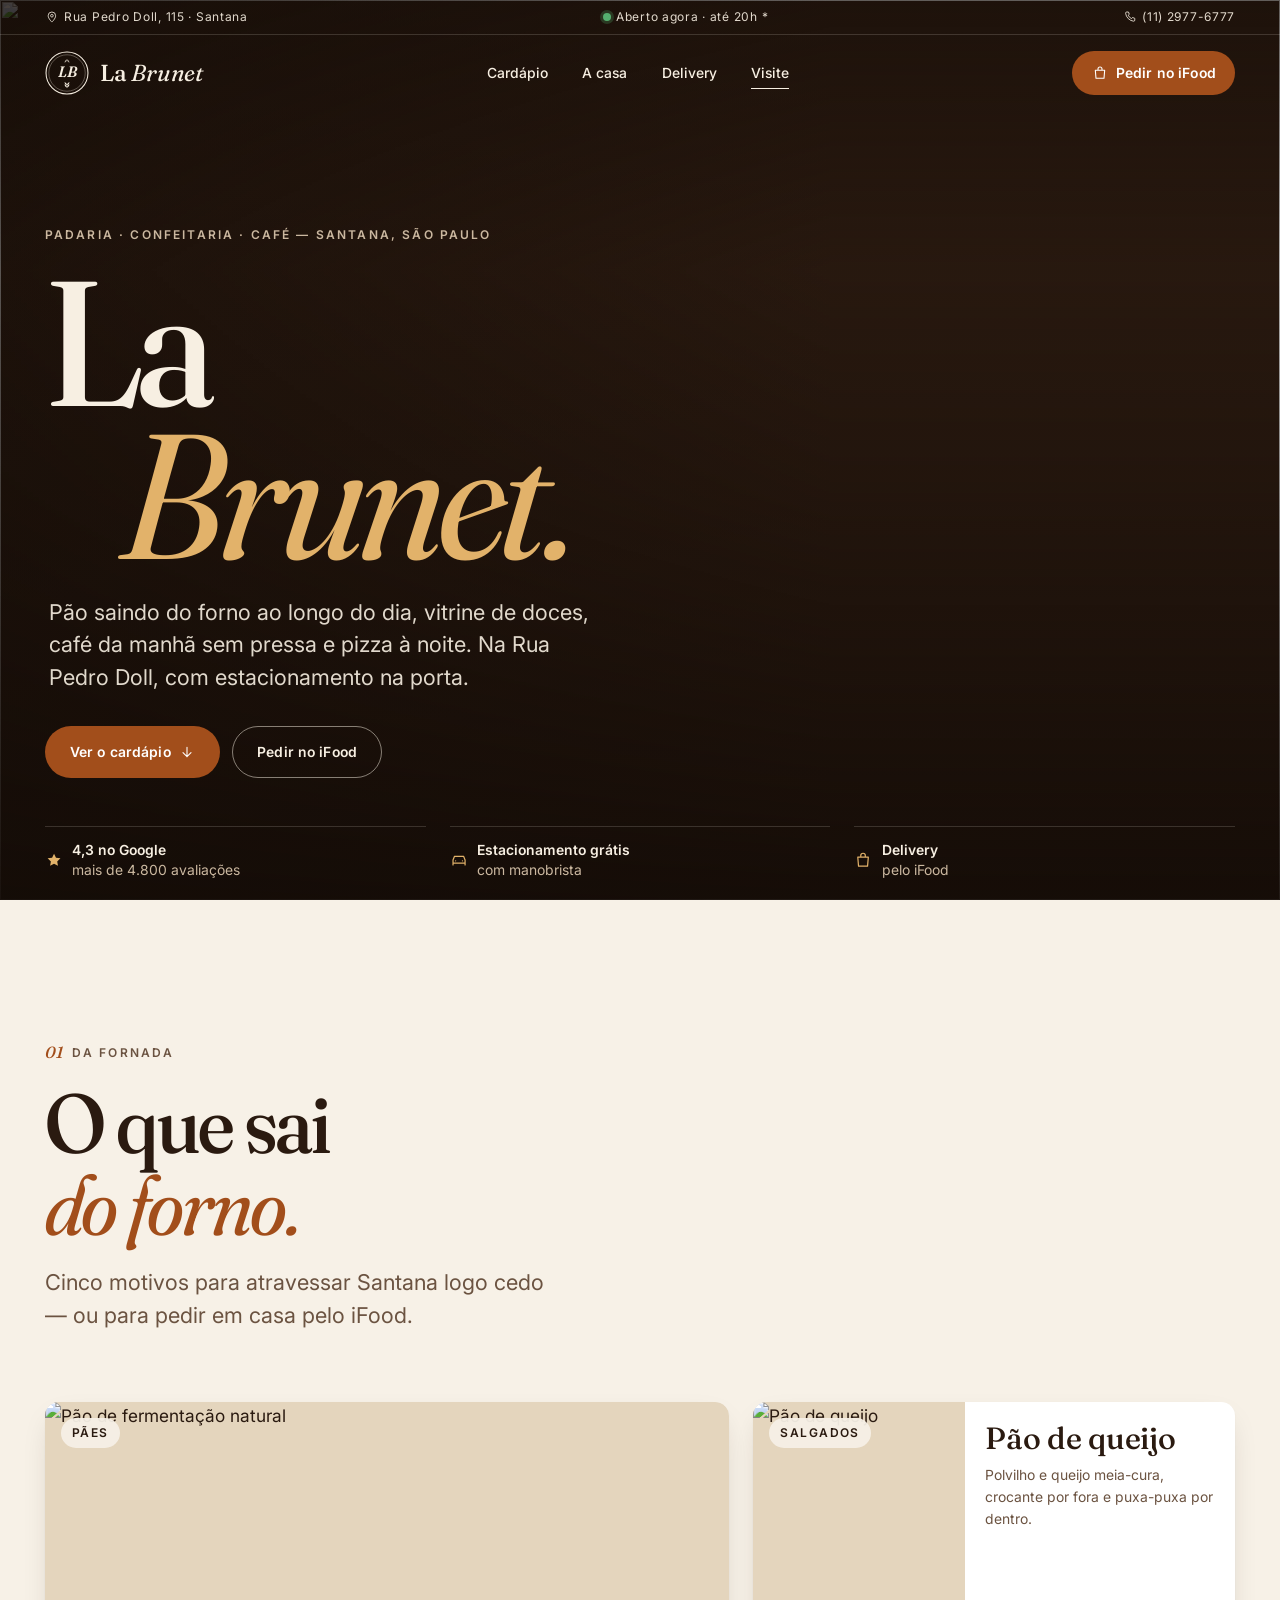
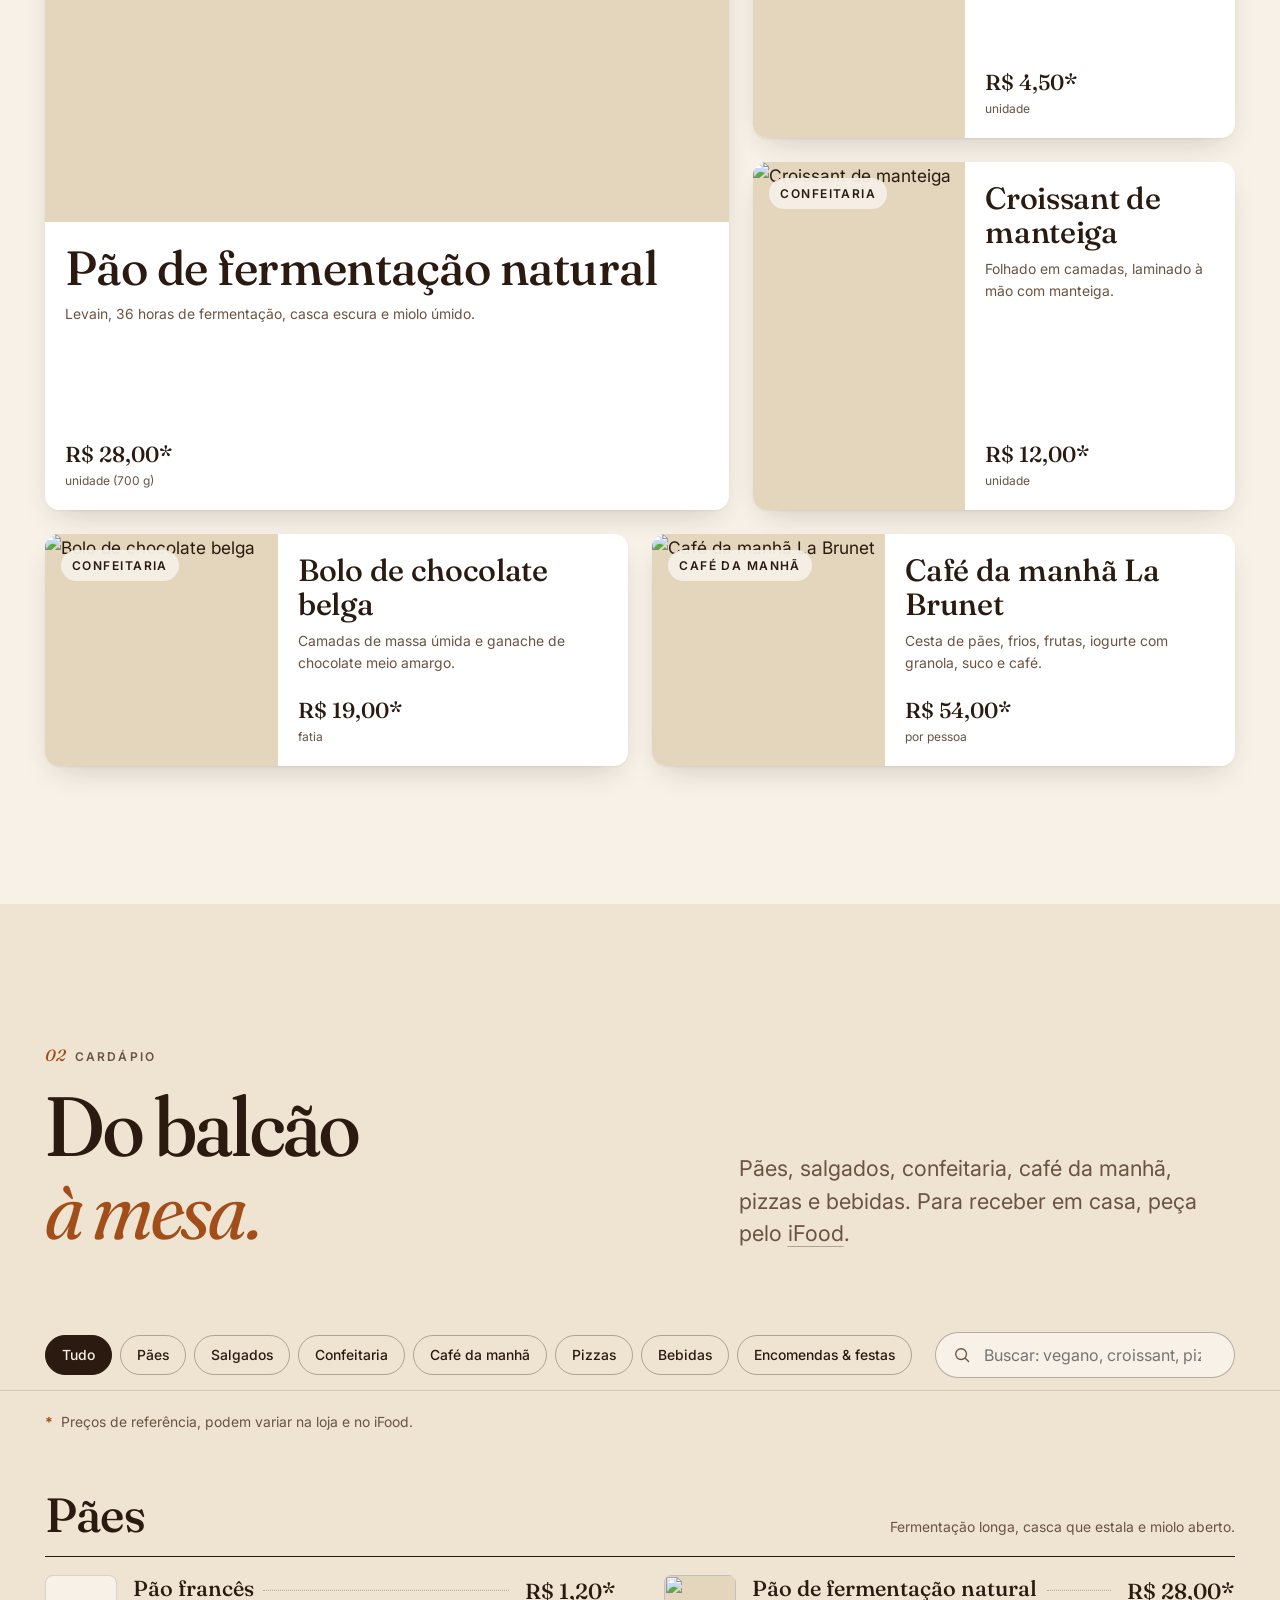
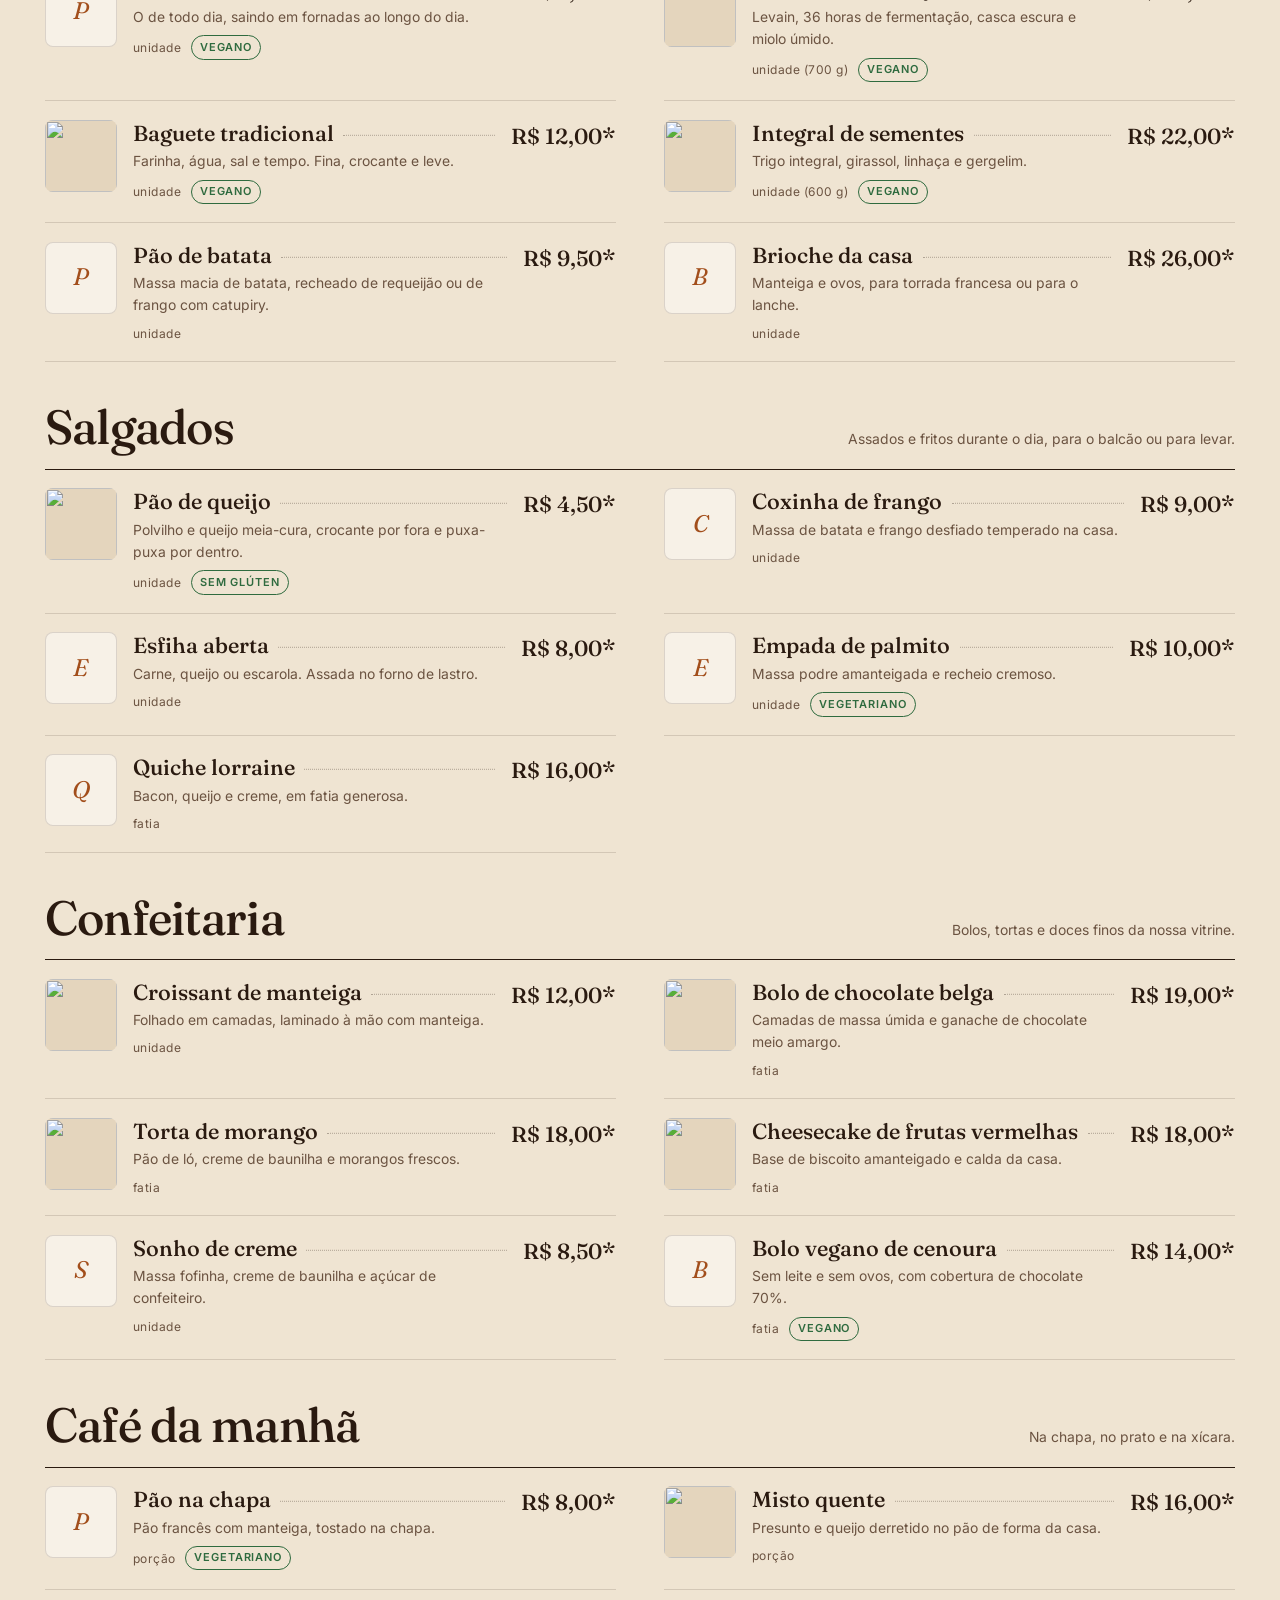
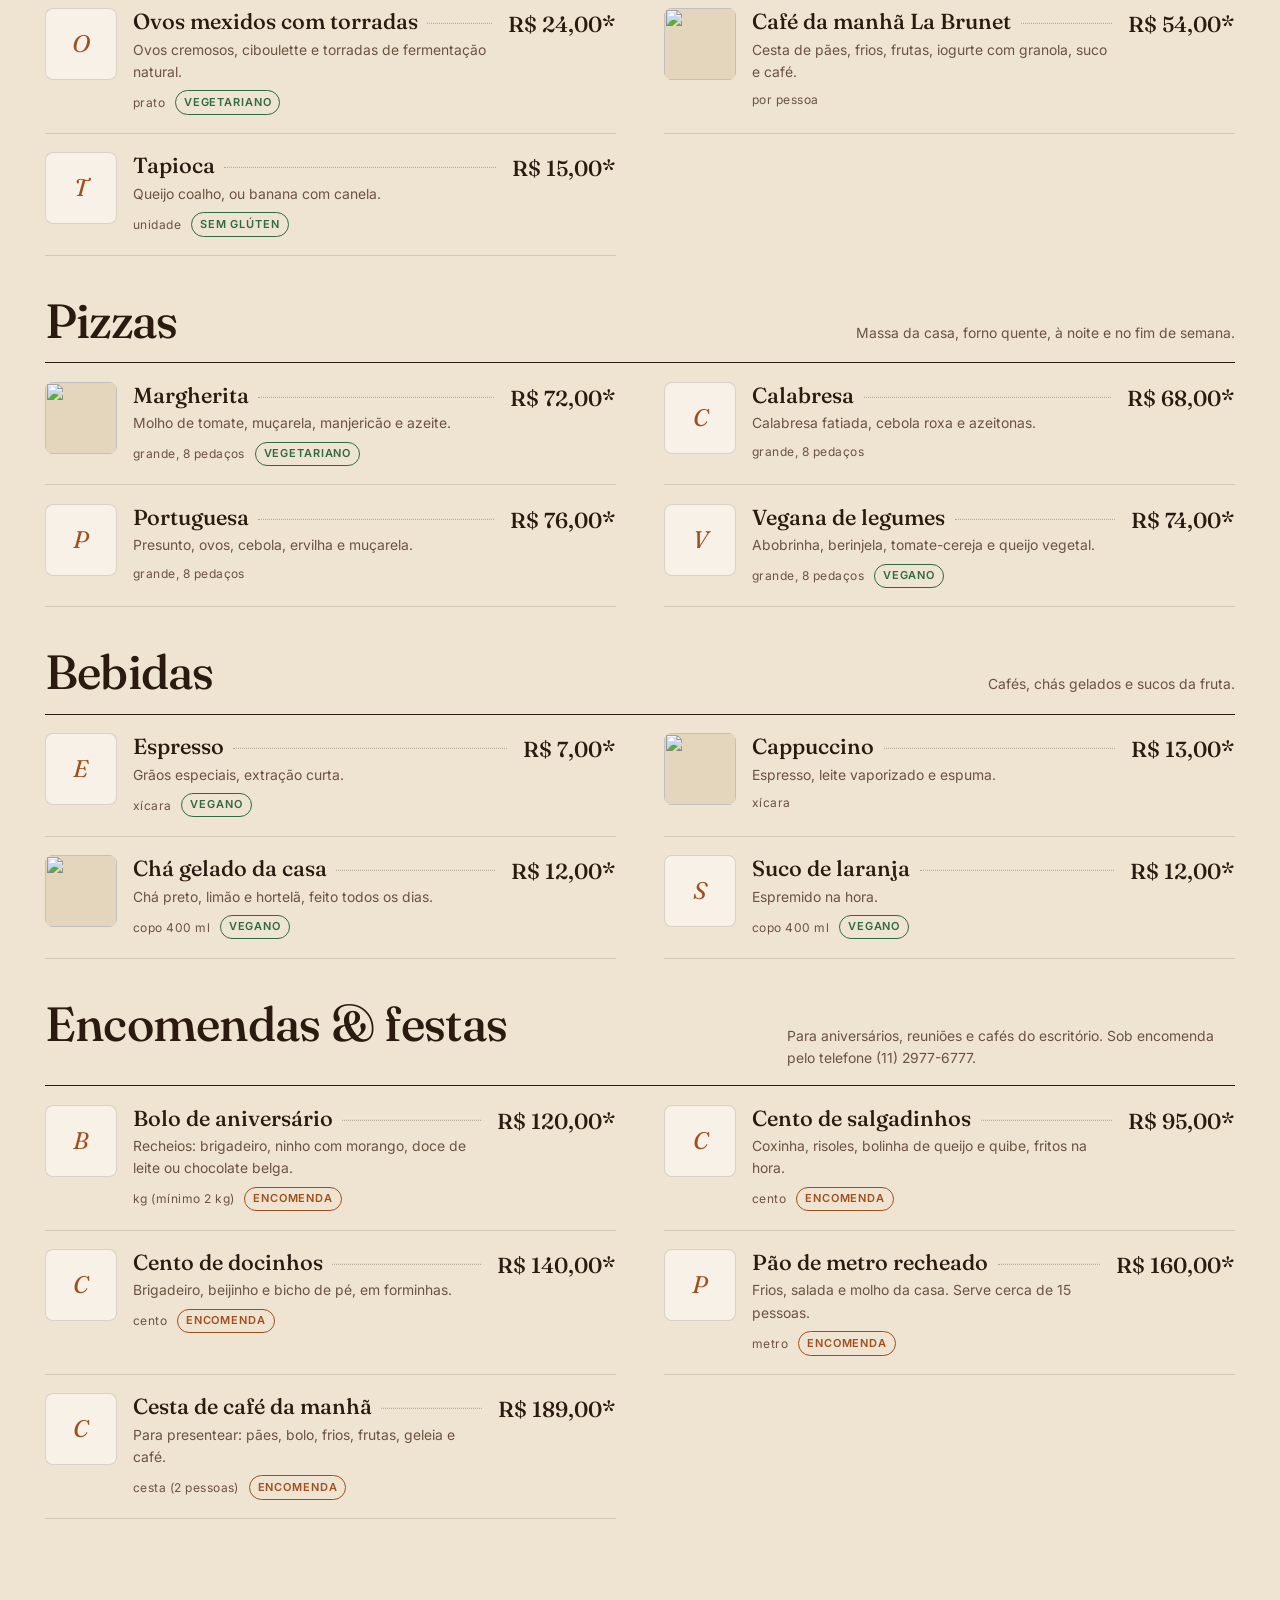
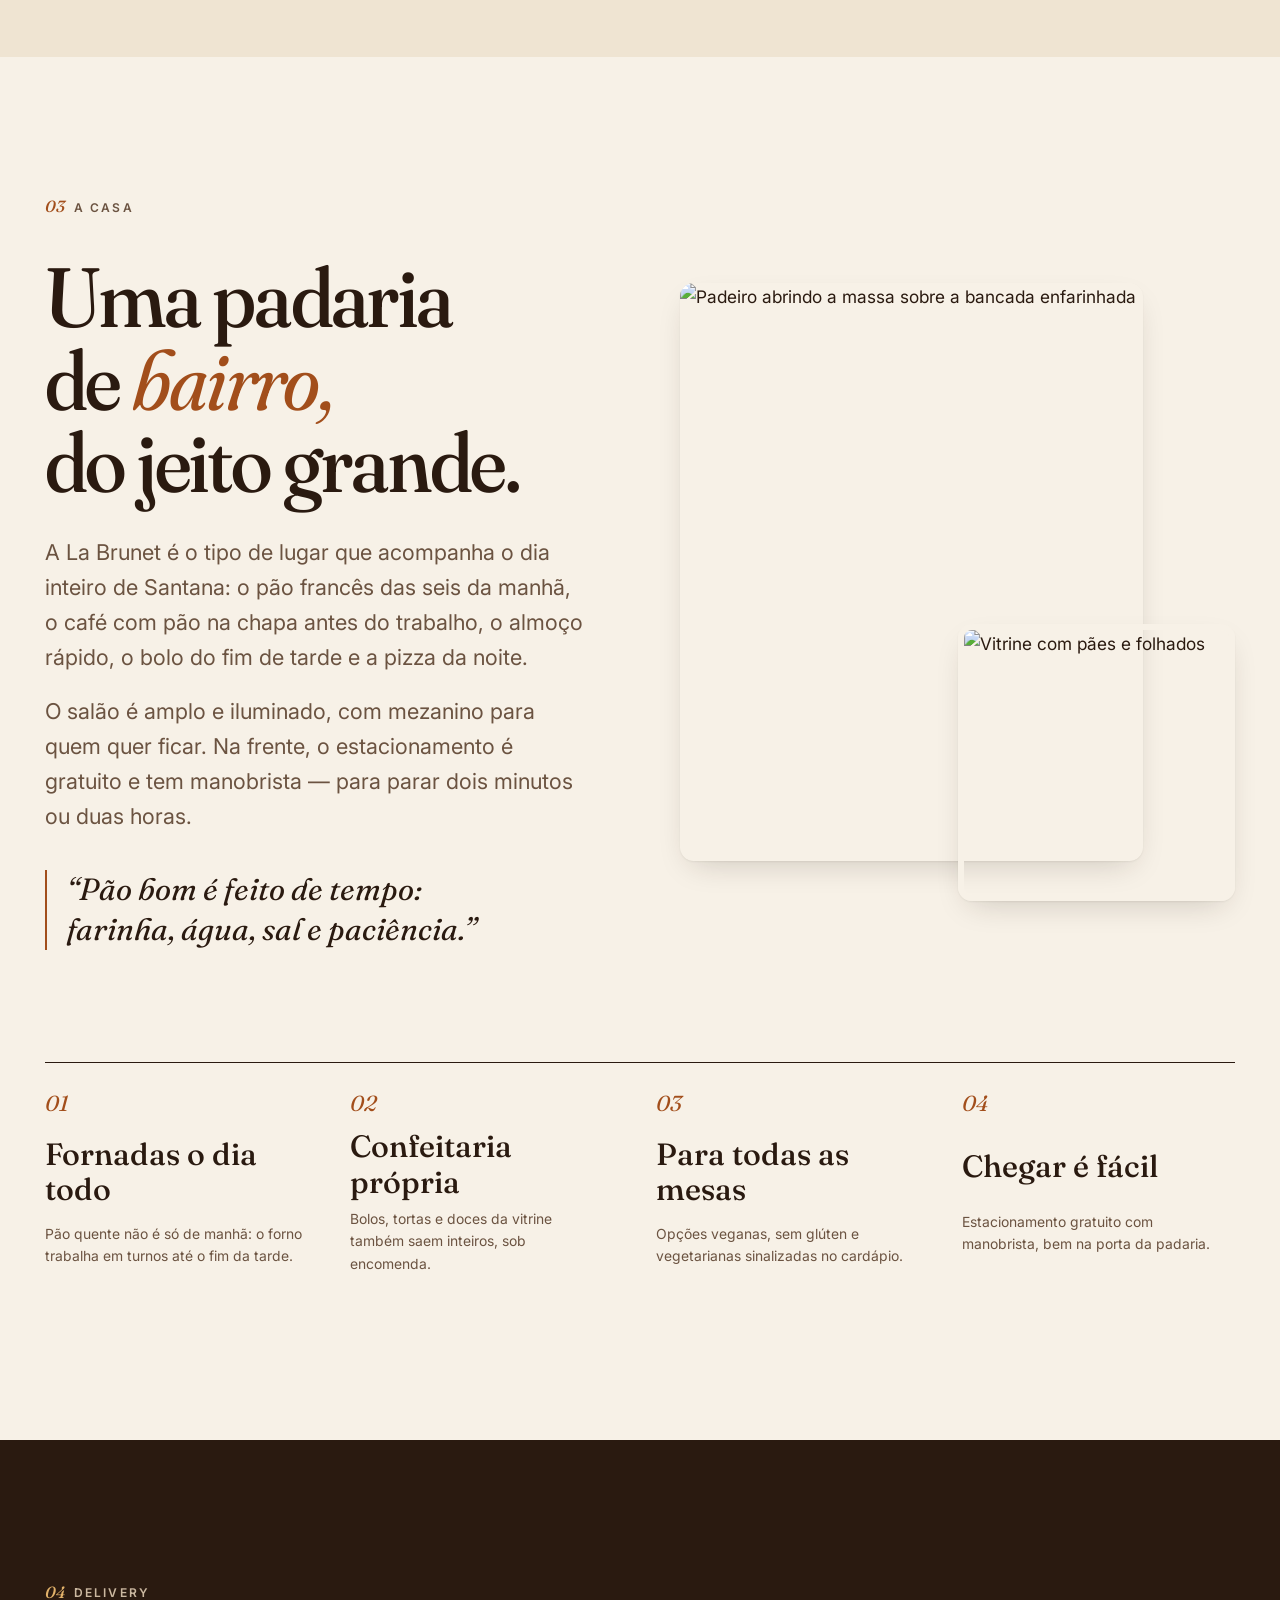
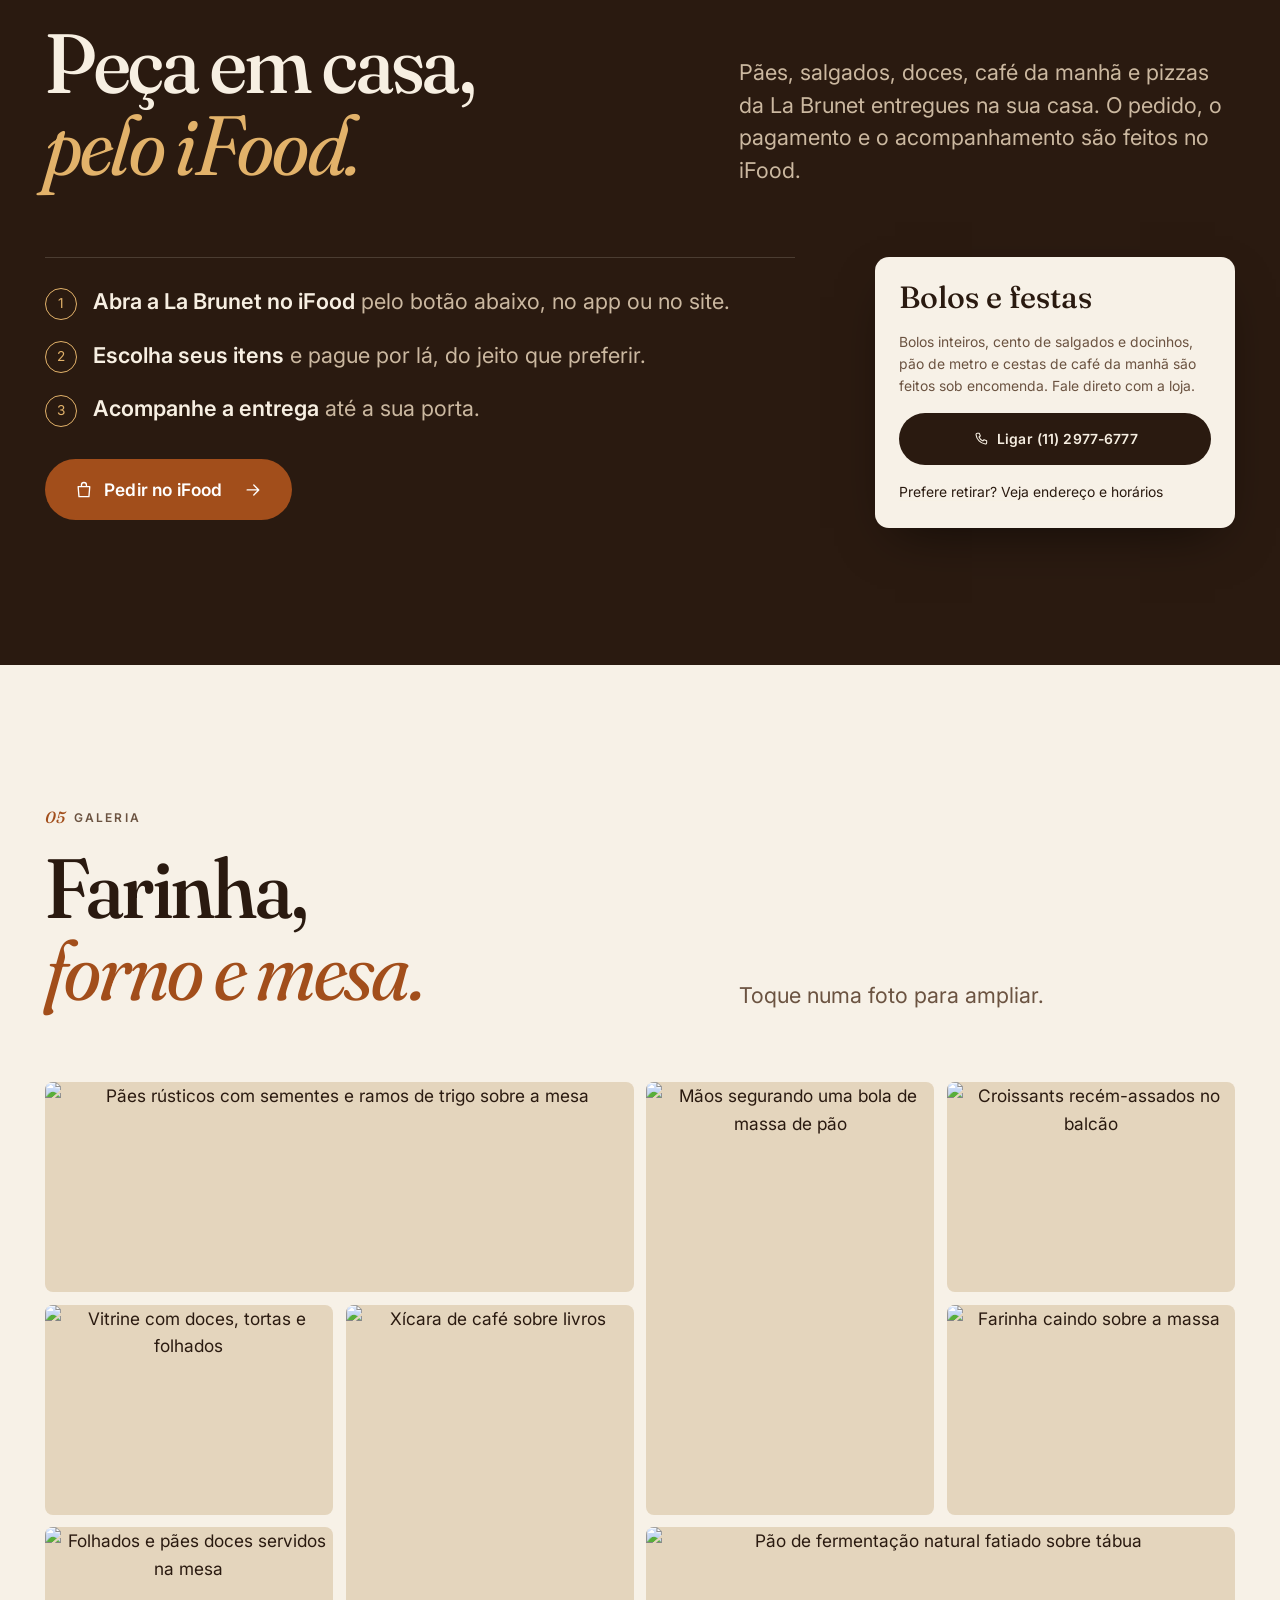
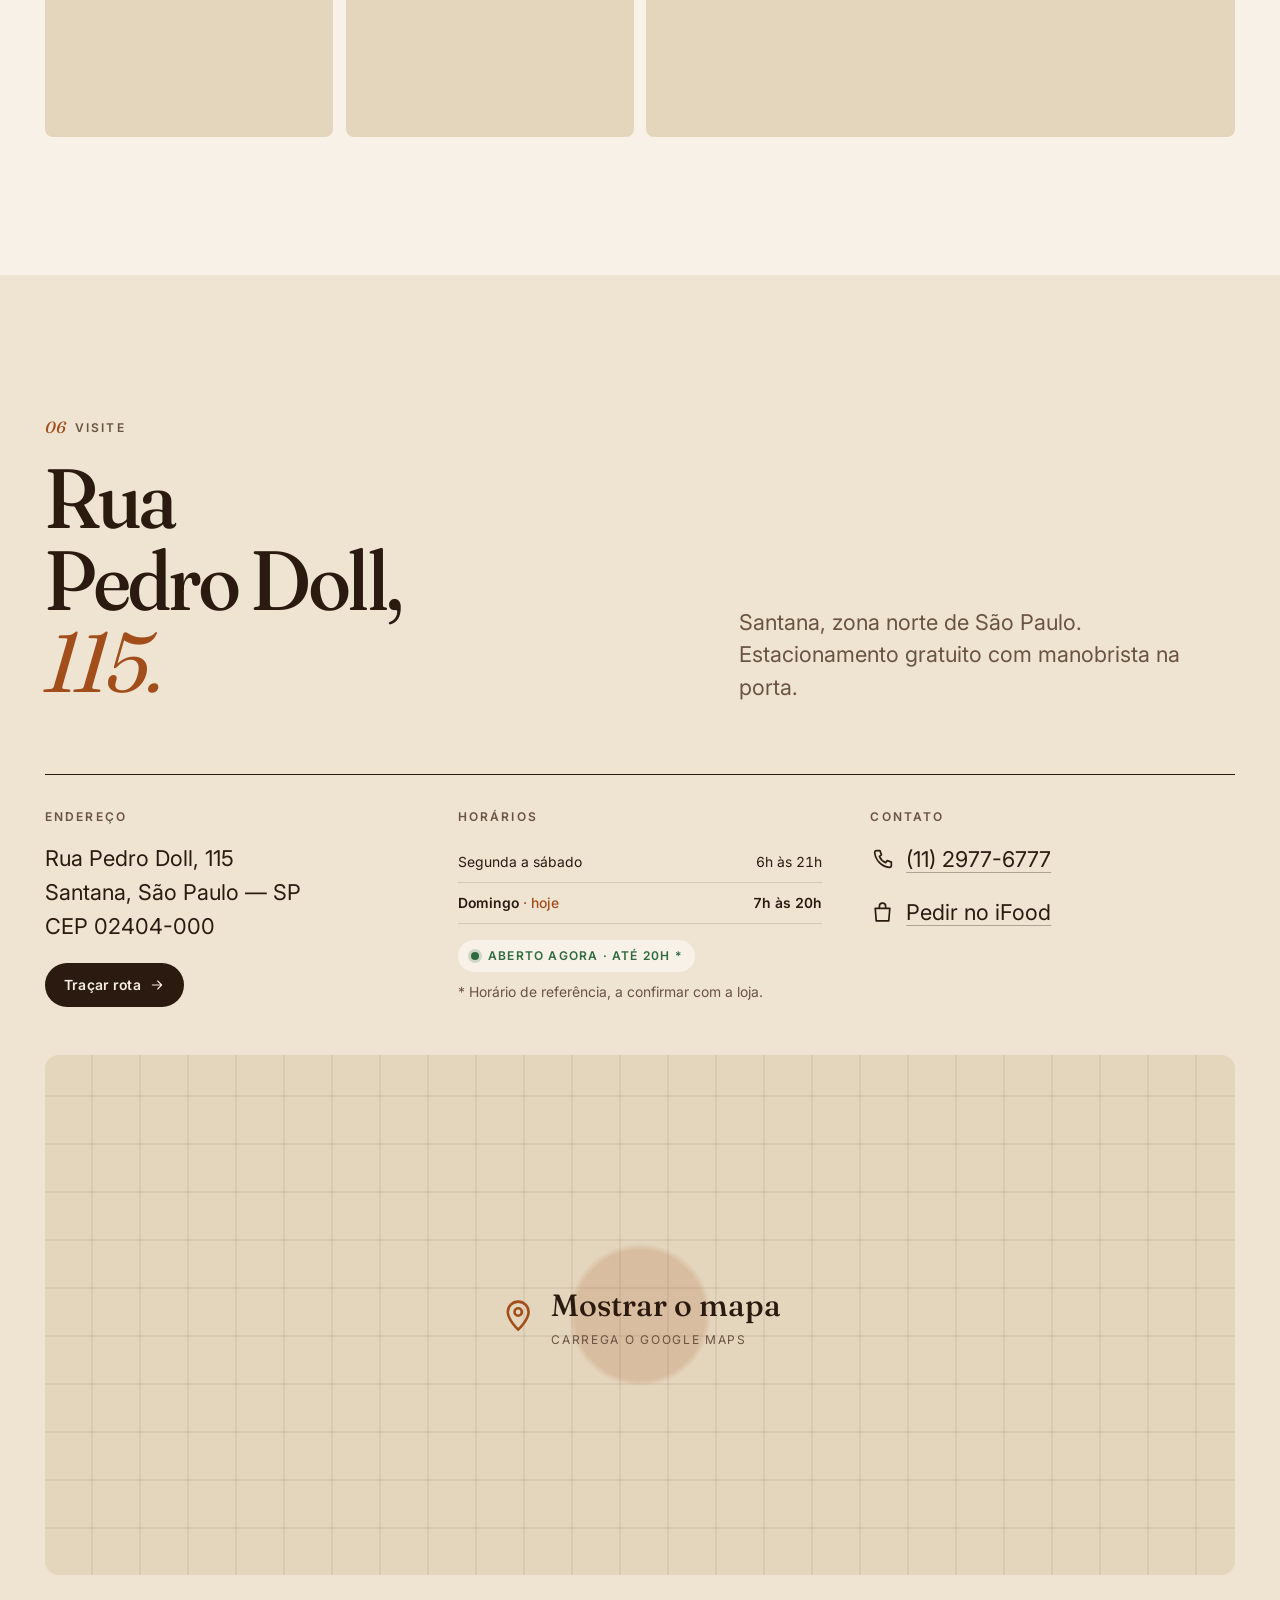
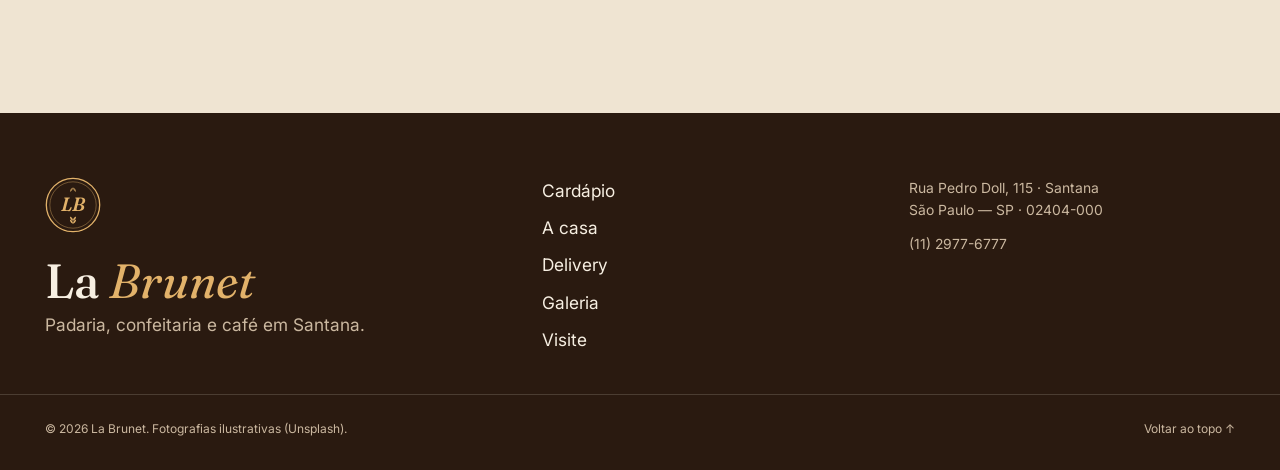
==== commit e49633c7: "Versiona CSS e JS no index.html para evitar cache antigo" ====
--- a/index.html
+++ b/index.html
@@ -17,7 +17,8 @@
   <link rel="preconnect" href="https://fonts.gstatic.com" crossorigin>
   <link rel="preconnect" href="https://images.unsplash.com" crossorigin>
   <link rel="stylesheet" href="https://fonts.googleapis.com/css2?family=Fraunces:ital,opsz,wght@0,9..144,300..800;1,9..144,300..800&family=Inter:wght@400;500;600&display=swap">
-  <link rel="stylesheet" href="assets/css/styles.css">
+  <!-- Ao publicar mudanças em CSS/JS, aumente o ?v= para os navegadores não usarem a versão antiga. -->
+  <link rel="stylesheet" href="assets/css/styles.css?v=2">
   <script type="application/ld+json">
   {
     "@context": "https://schema.org",
@@ -351,8 +352,8 @@
 
   <noscript><p class="noscript">Para ver o cardápio, ative o JavaScript. Delivery pelo iFood ou pelo telefone (11) 2977-6777.</p></noscript>
 
-  <script src="assets/js/data.js"></script>
-  <script src="assets/js/lib.js"></script>
-  <script src="assets/js/app.js"></script>
+  <script src="assets/js/data.js?v=2"></script>
+  <script src="assets/js/lib.js?v=2"></script>
+  <script src="assets/js/app.js?v=2"></script>
 </body>
 </html>
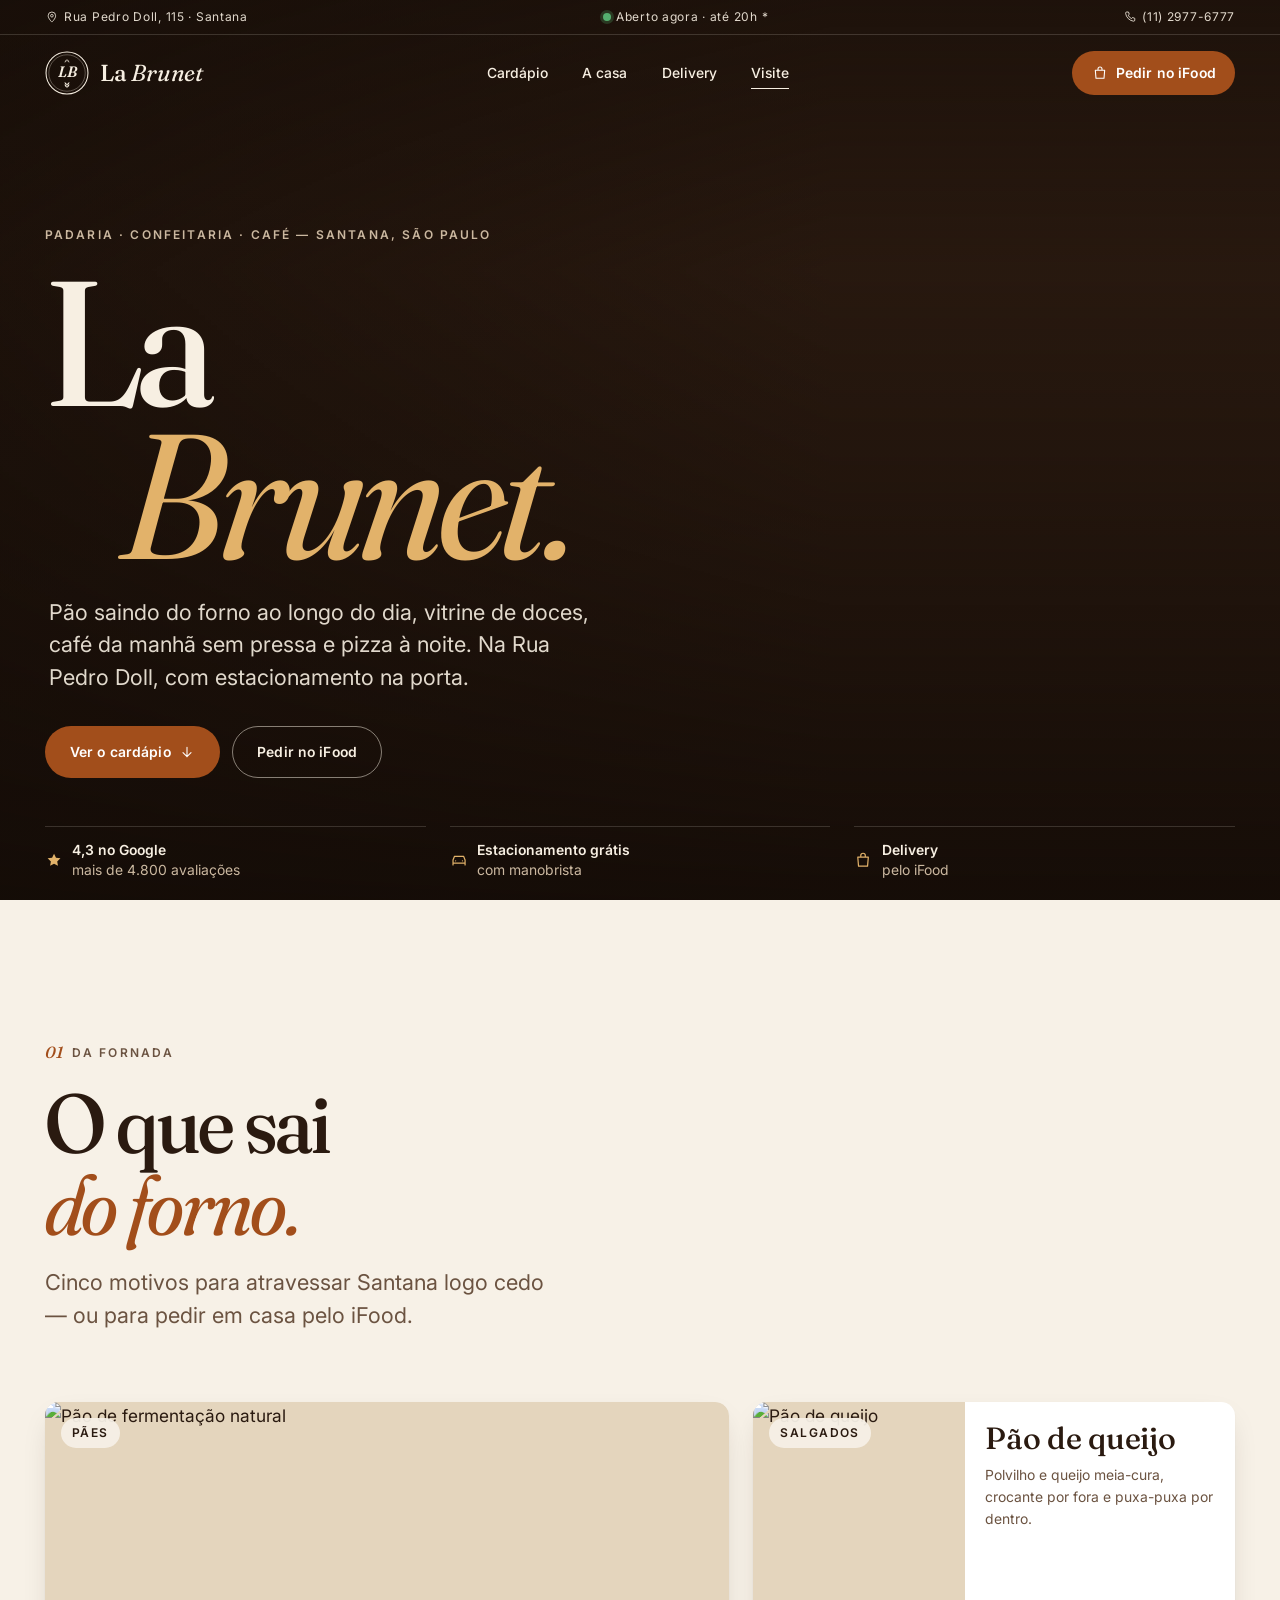
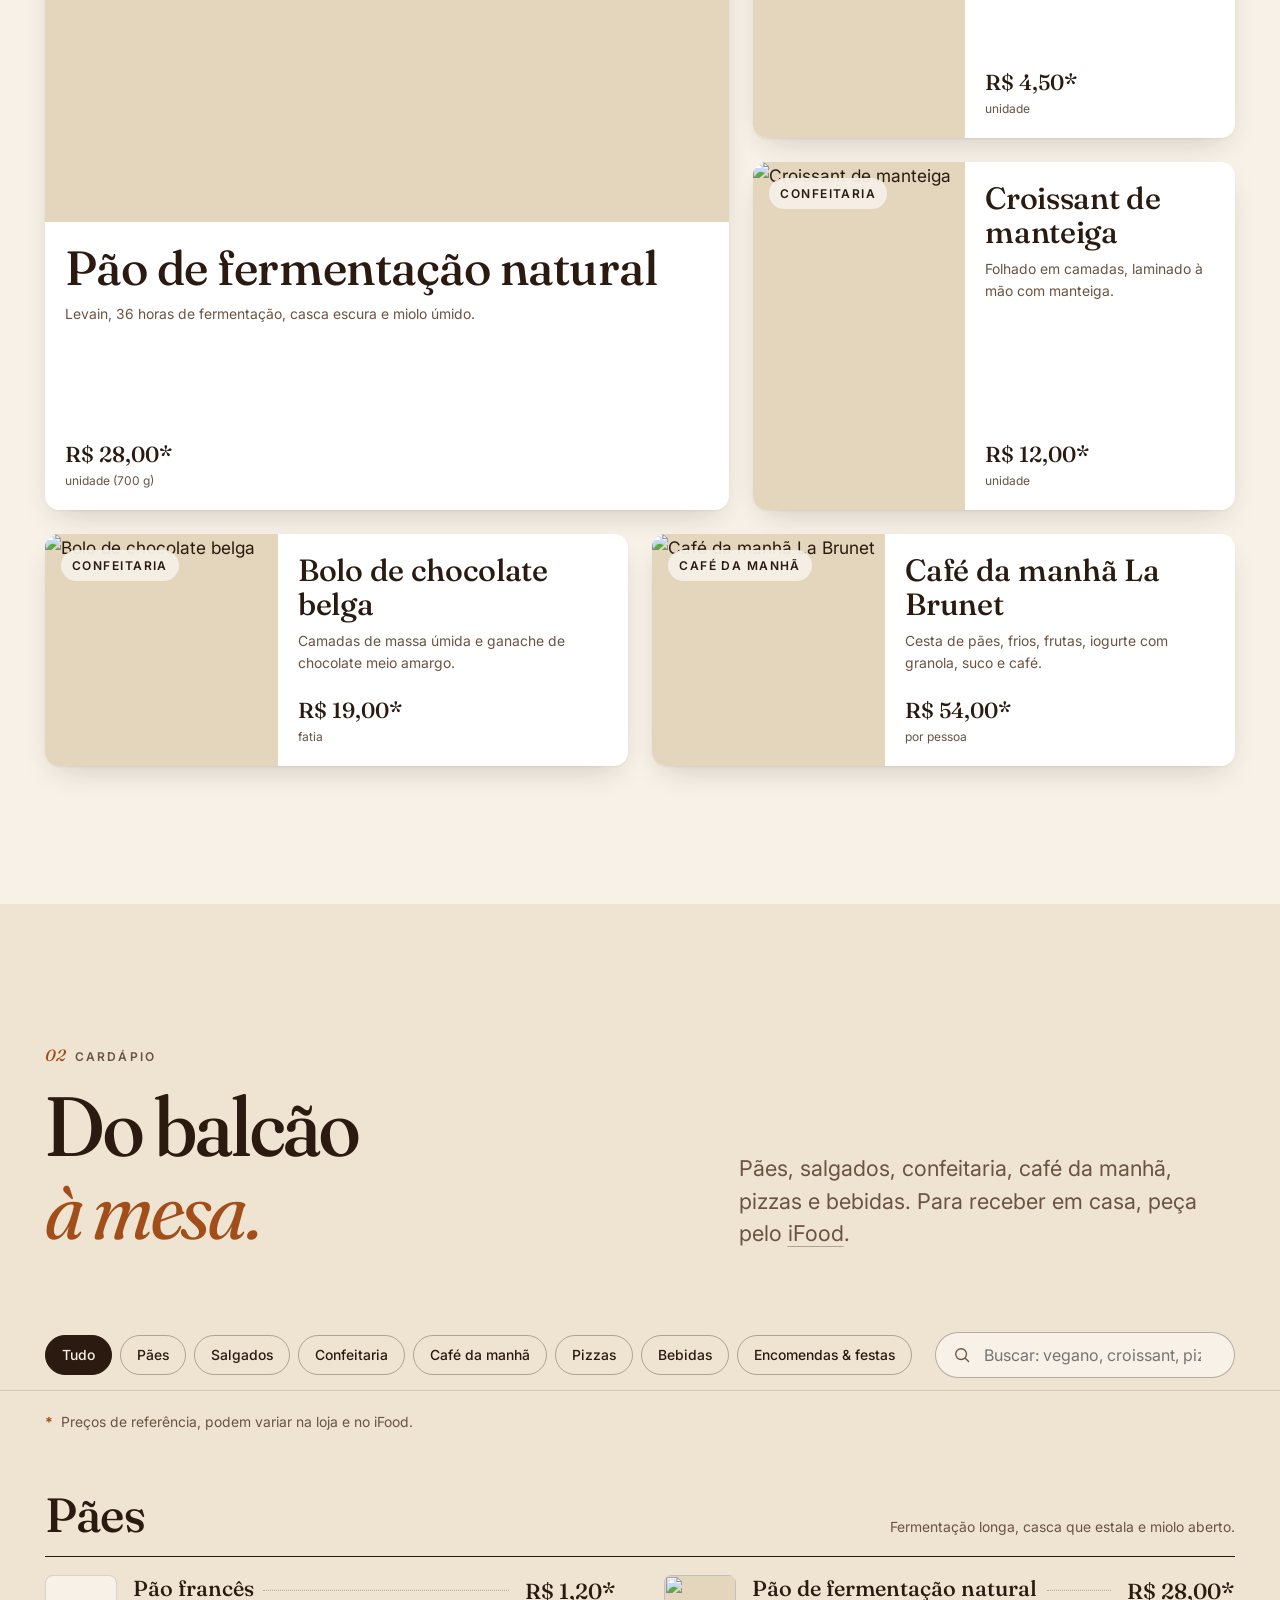
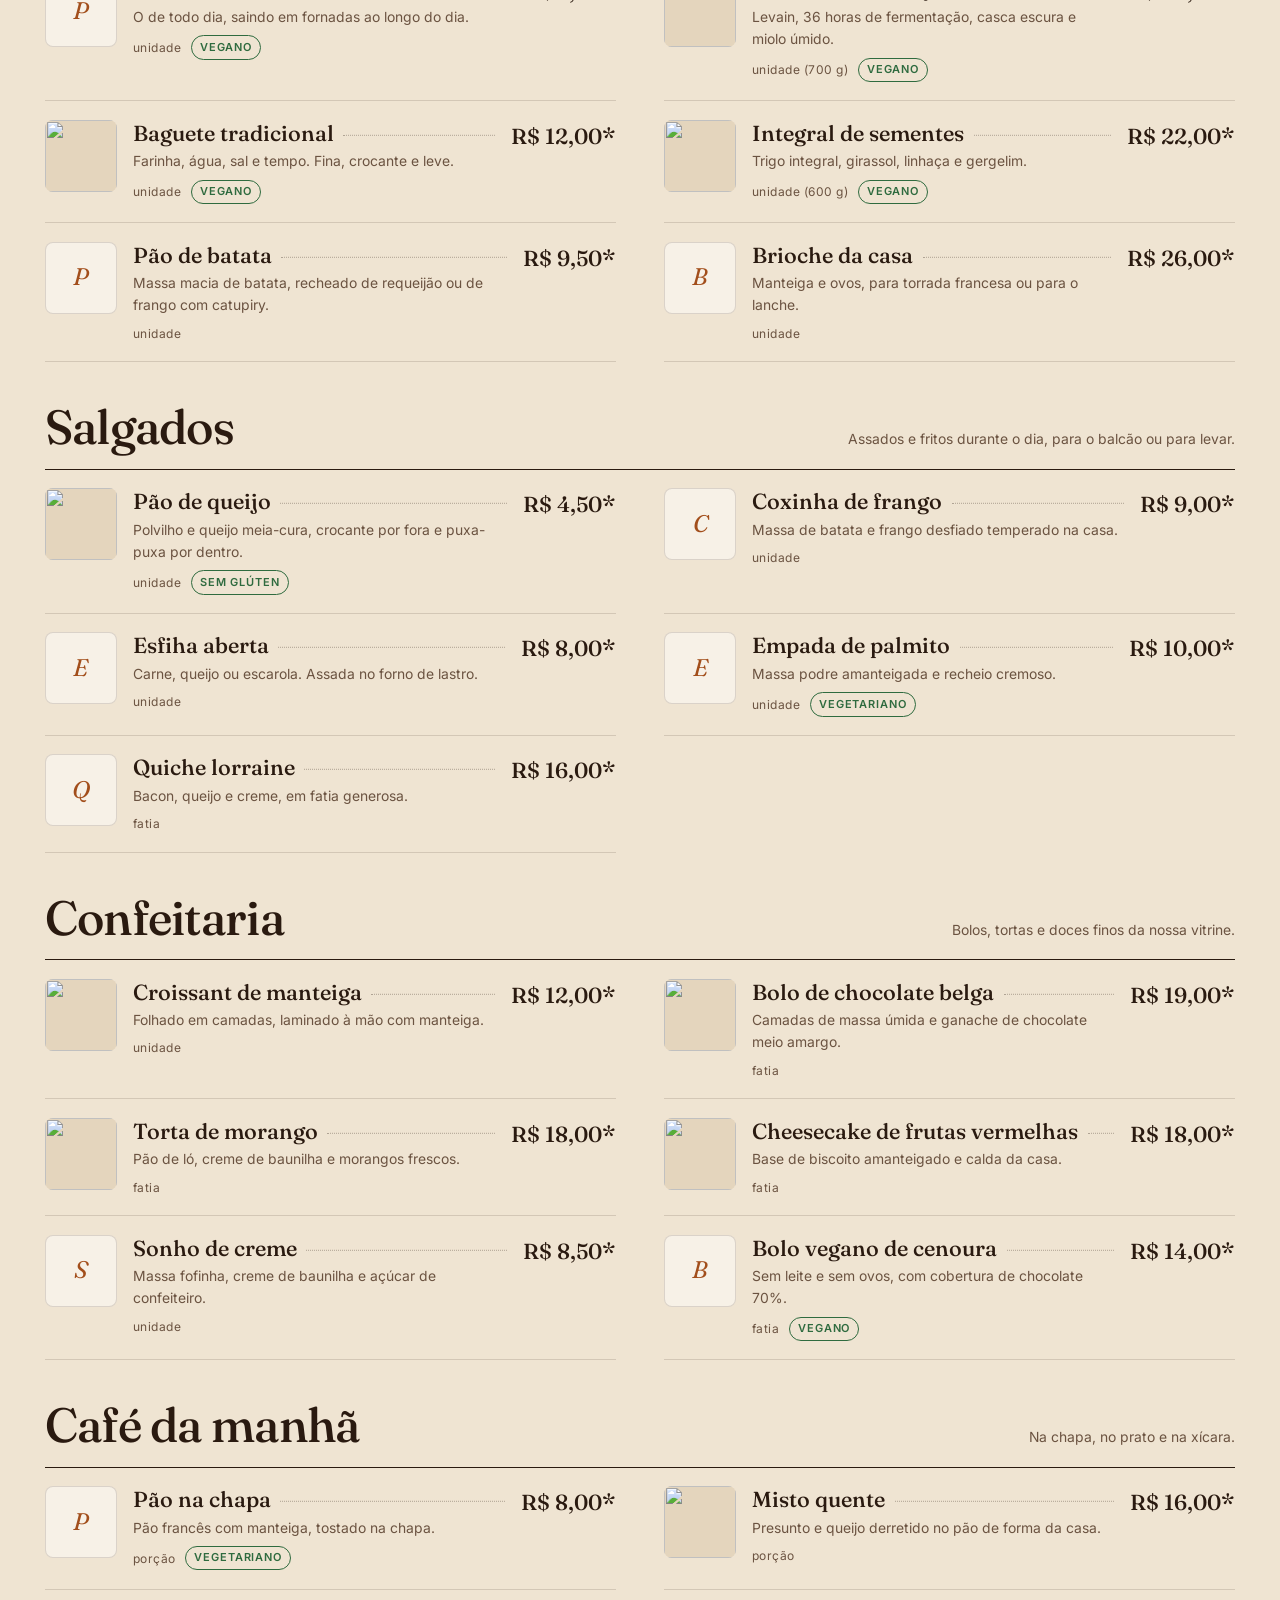
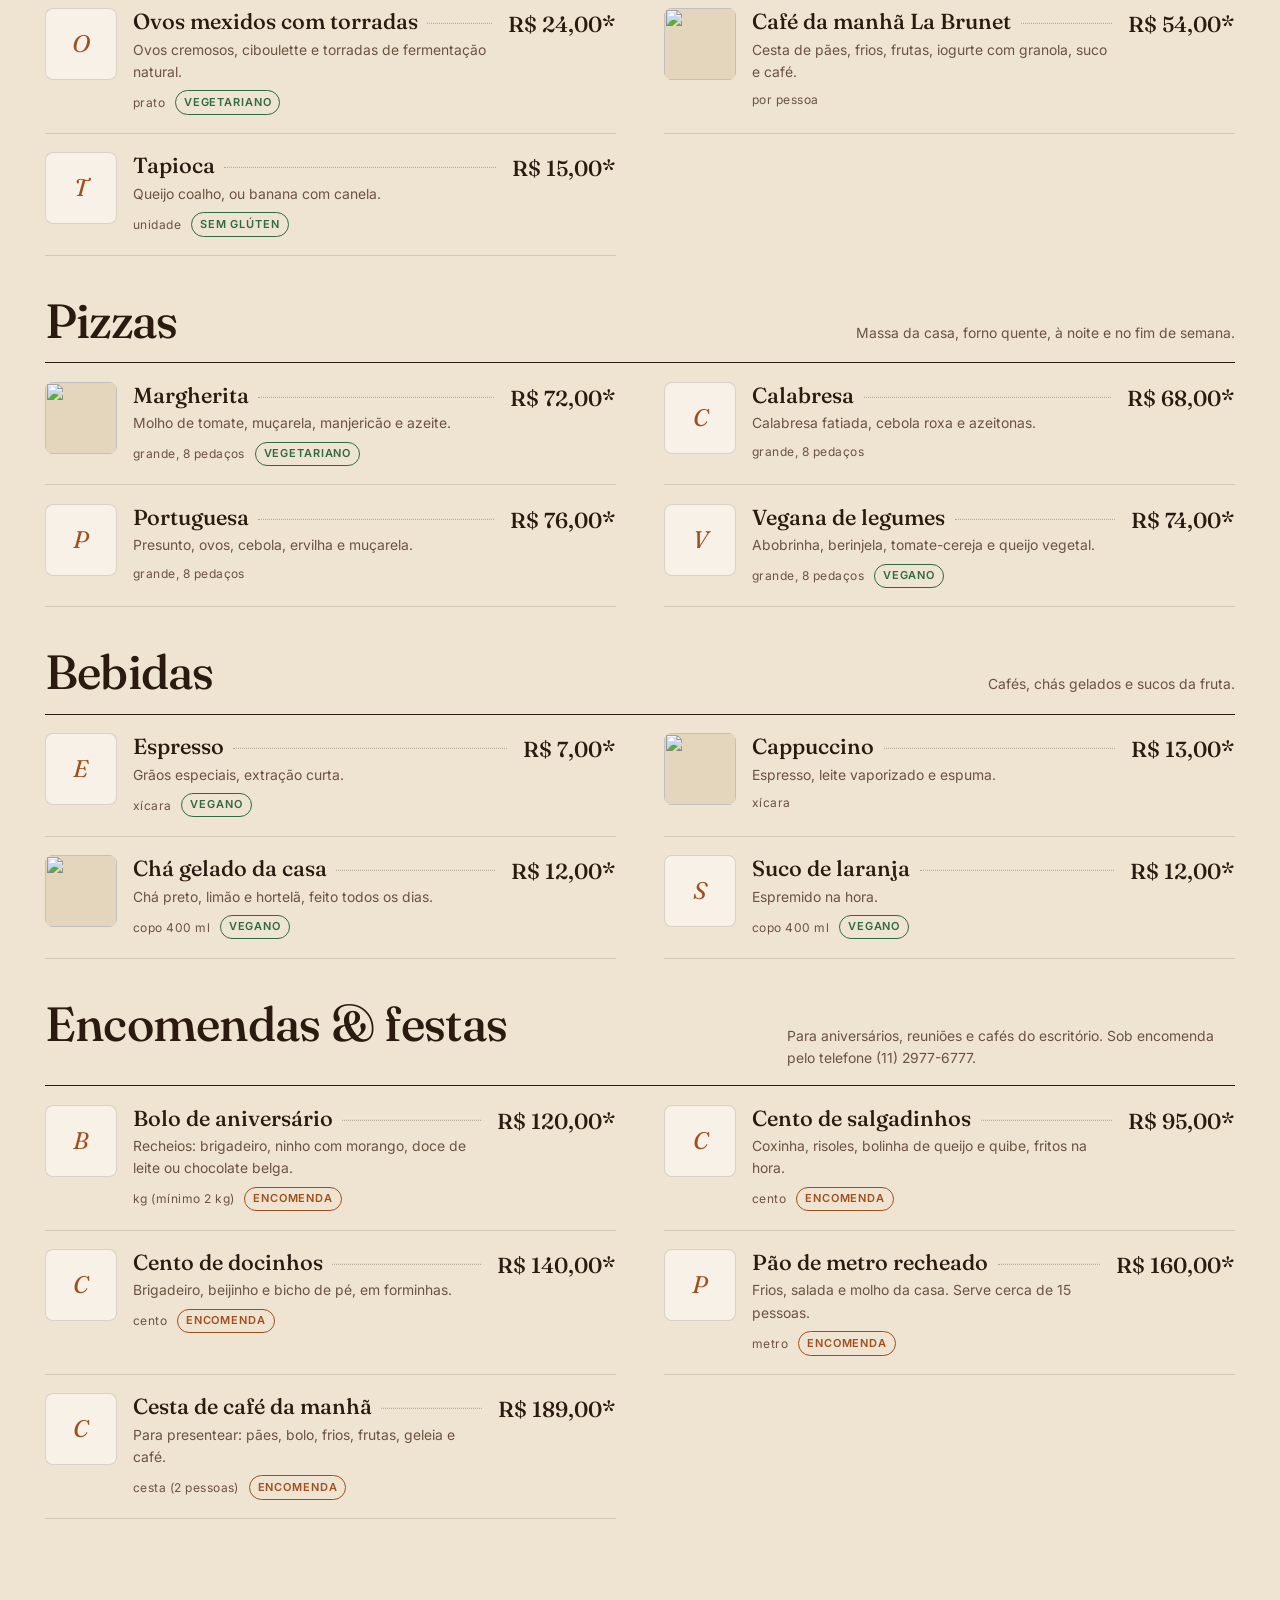
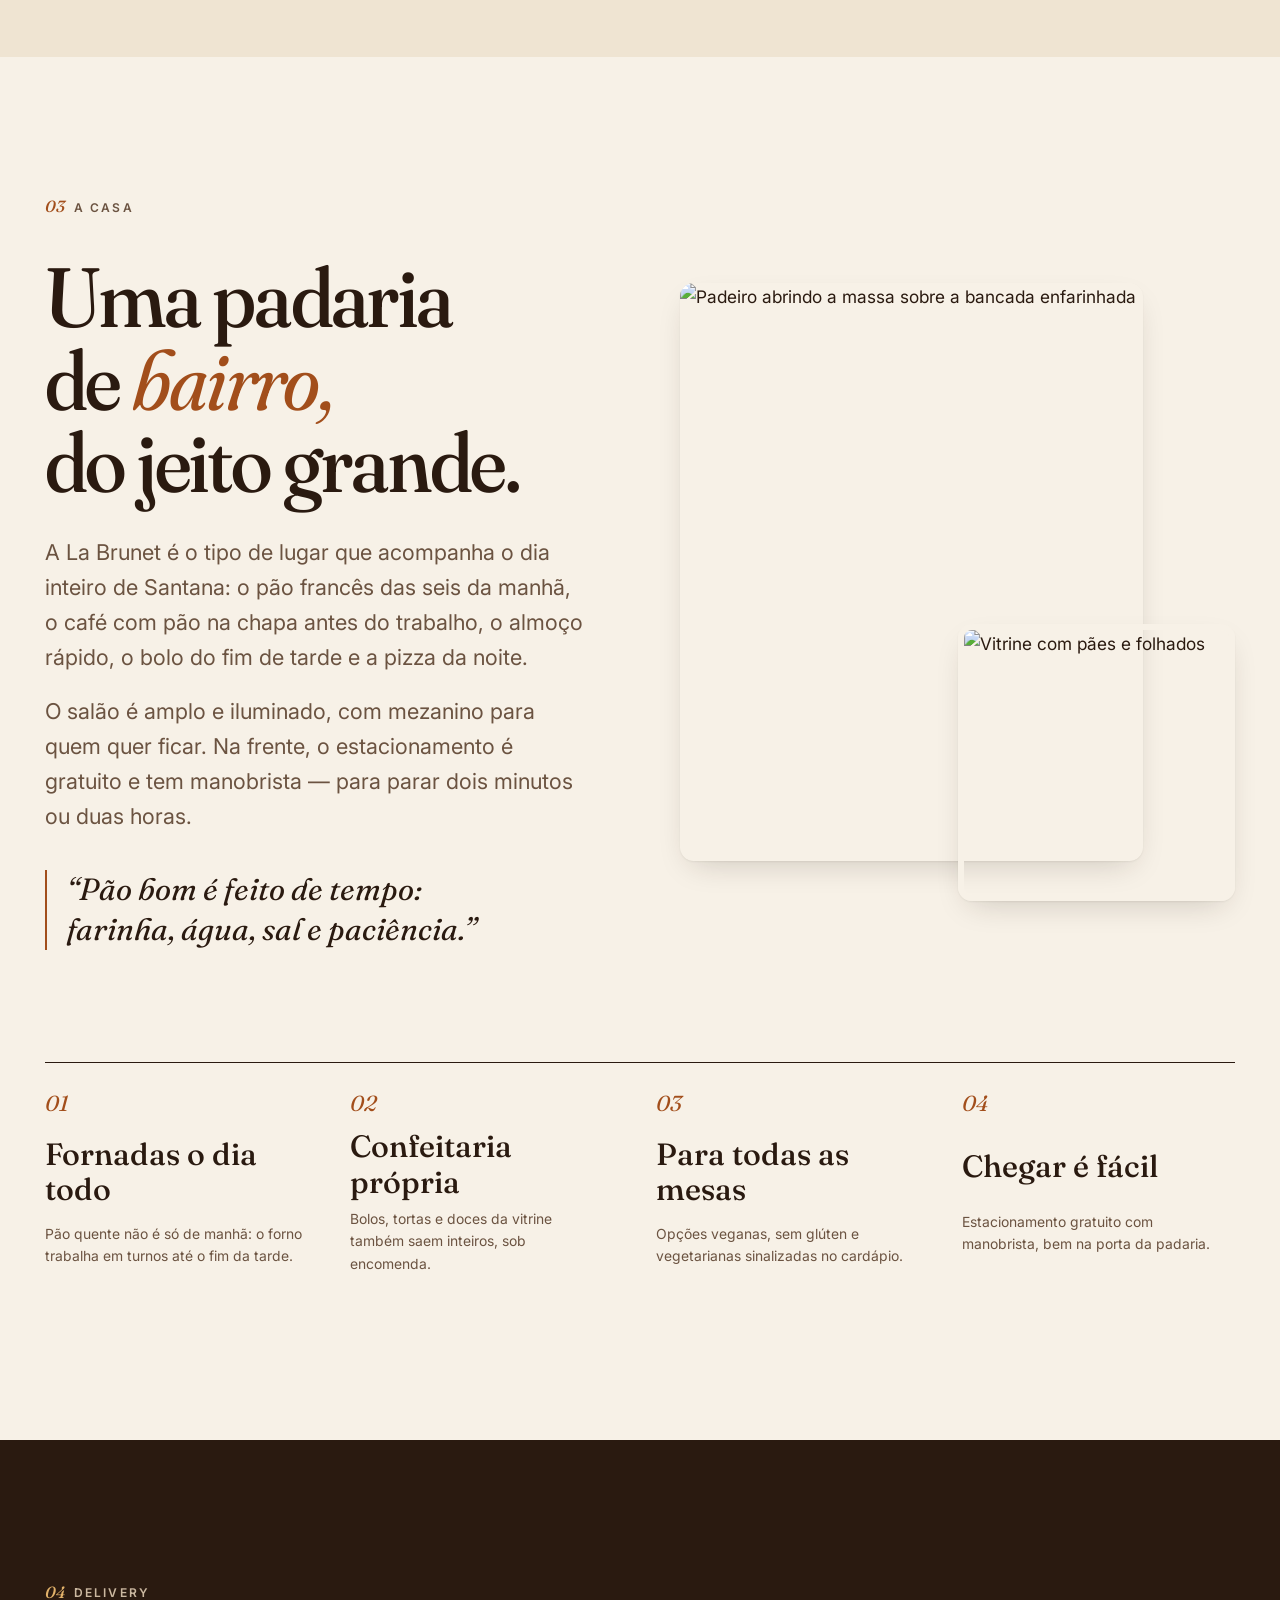
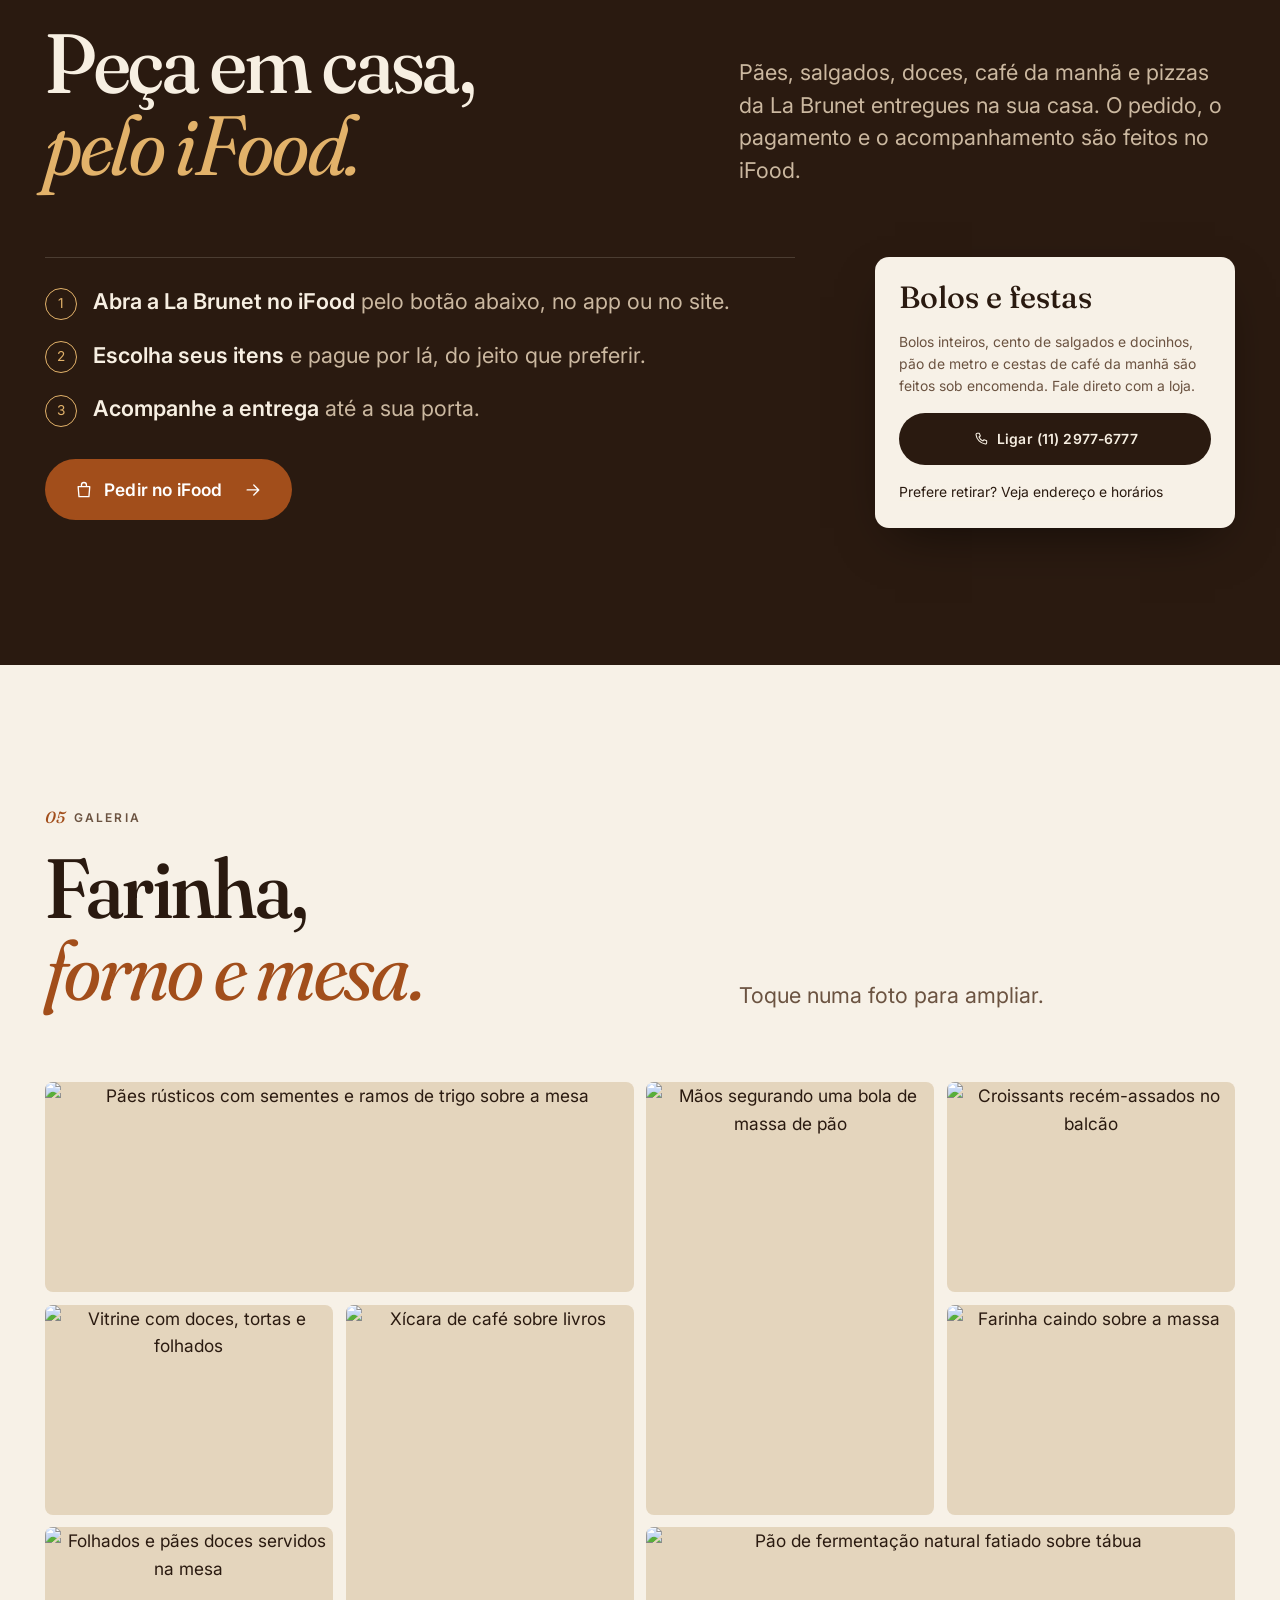
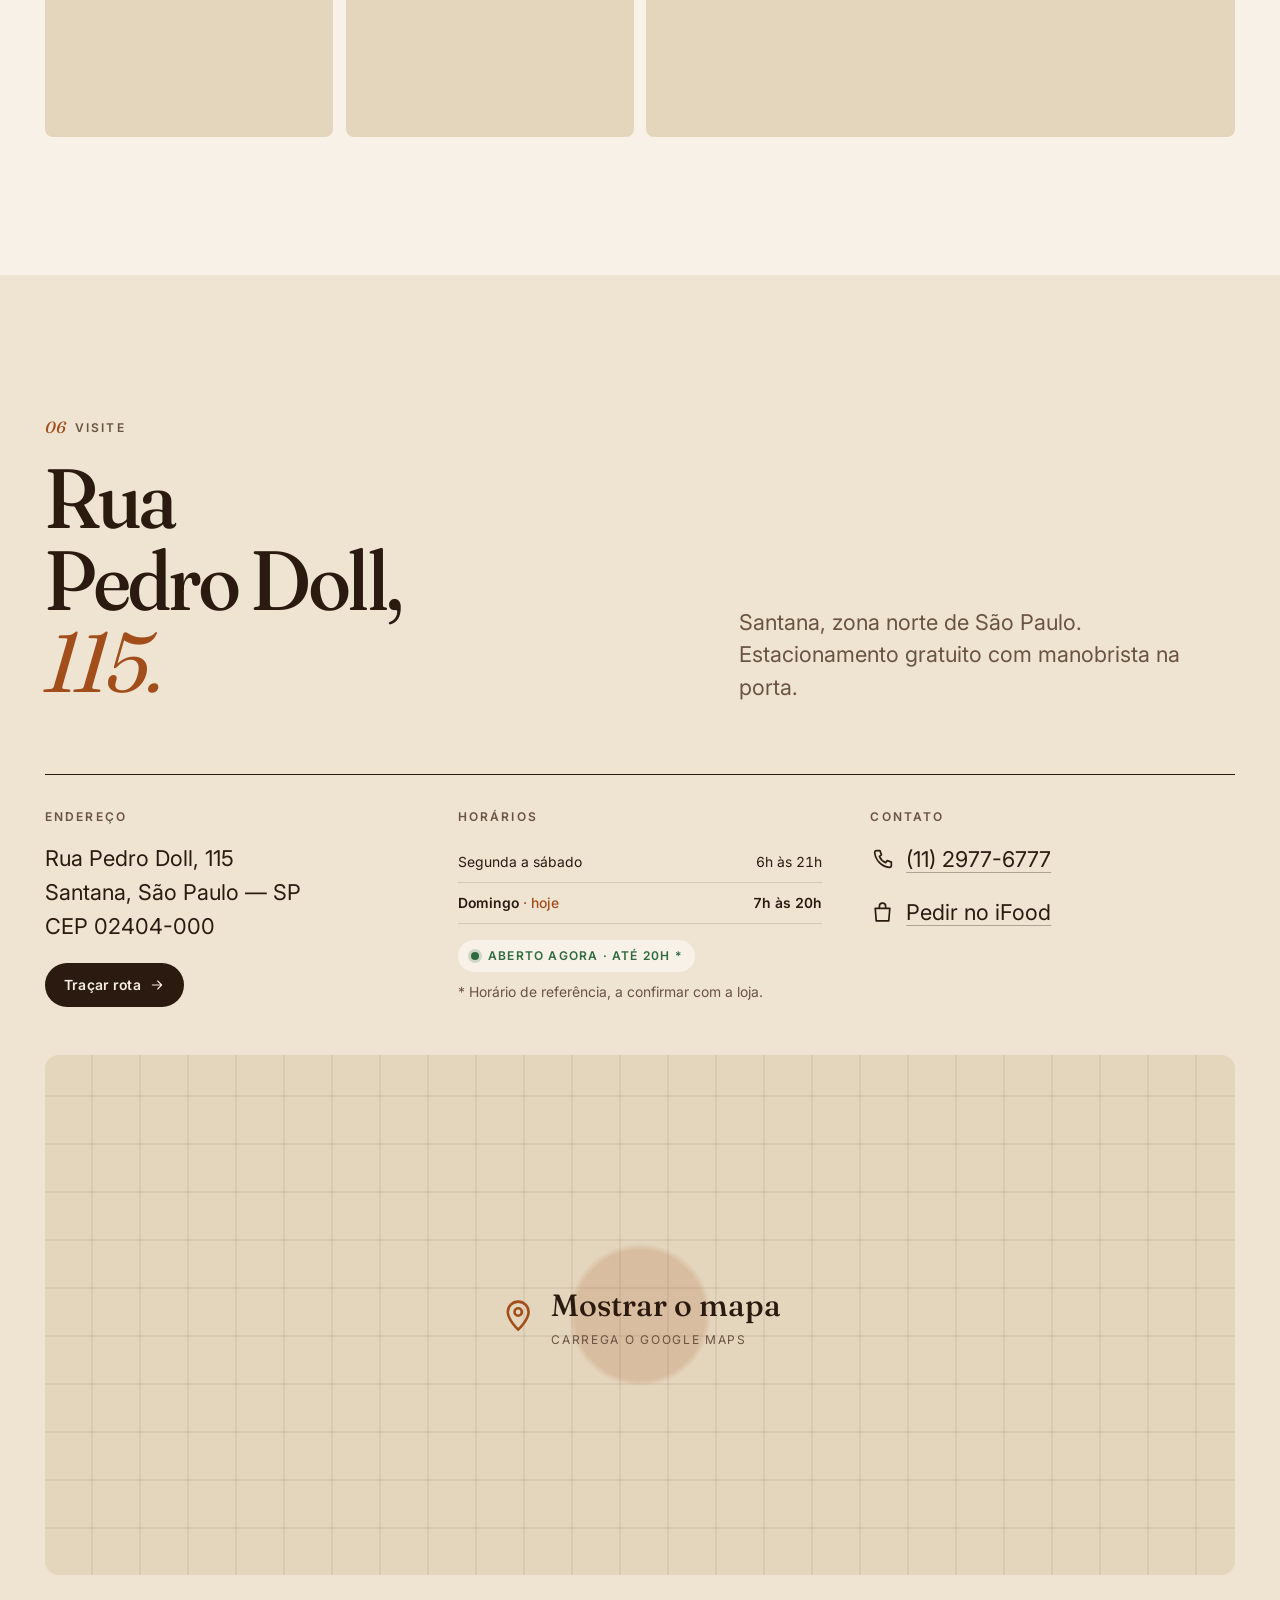
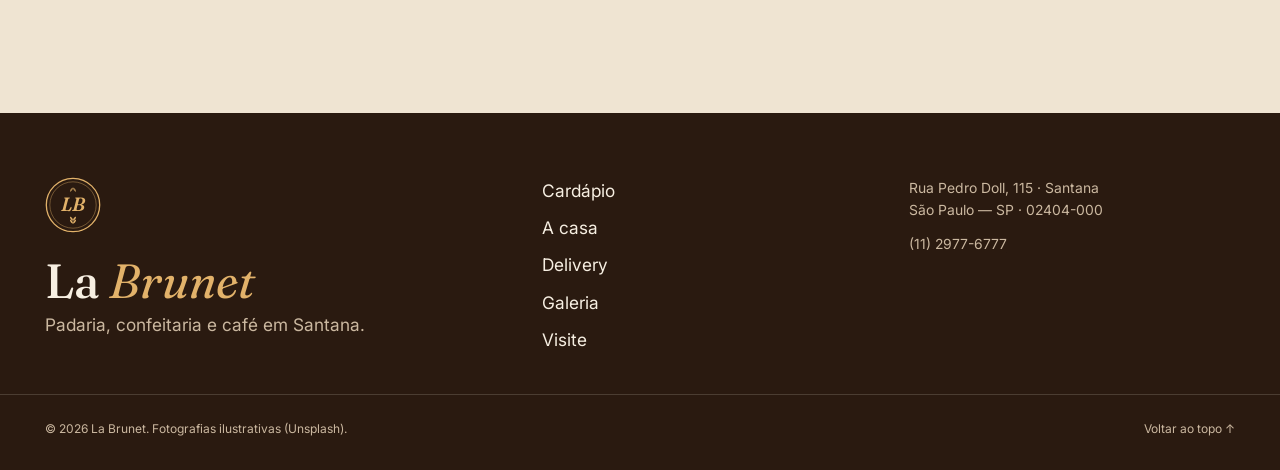
==== commit 761cb884: "Aponta os botões de pedido para a página da La Brunet no iFood" ====
--- a/index.html
+++ b/index.html
@@ -86,7 +86,7 @@
           <a href="#visite" data-nav>Visite</a>
         </nav>
         <div class="bar__actions">
-          <a class="btn btn--accent btn--sm bag" href="https://www.ifood.com.br/busca?q=La%20Brunet" target="_blank" rel="noopener" data-ifood aria-label="Pedir no iFood (abre em nova aba)">
+          <a class="btn btn--accent btn--sm bag" href="https://www.ifood.com.br/delivery/sao-paulo-sp/padaria-la-brunet-santana/f953d941-b5cf-49c5-b85f-097d4142eadd" target="_blank" rel="noopener" data-ifood aria-label="Pedir no iFood (abre em nova aba)">
             <svg class="ico" aria-hidden="true"><use href="#i-bag"/></svg>
             <span class="bag__label">Pedir no iFood</span>
           </a>
@@ -114,7 +114,7 @@
         <a href="#visite" data-drawer-link><span>07</span>Visite</a>
       </nav>
       <div class="drawer__foot">
-        <a class="btn btn--accent" href="https://www.ifood.com.br/busca?q=La%20Brunet" target="_blank" rel="noopener" data-ifood data-drawer-link>Pedir no iFood<span class="sr-only"> (abre em nova aba)</span></a>
+        <a class="btn btn--accent" href="https://www.ifood.com.br/delivery/sao-paulo-sp/padaria-la-brunet-santana/f953d941-b5cf-49c5-b85f-097d4142eadd" target="_blank" rel="noopener" data-ifood data-drawer-link>Pedir no iFood<span class="sr-only"> (abre em nova aba)</span></a>
         <p>Rua Pedro Doll, 115<br>Santana, São Paulo</p>
         <a class="link" href="tel:+551129776777">(11) 2977-6777</a>
       </div>
@@ -136,7 +136,7 @@
         <p class="hero__lead reveal">Pão saindo do forno ao longo do dia, vitrine de doces, café da manhã sem pressa e pizza à noite. Na Rua Pedro Doll, com estacionamento na porta.</p>
         <div class="hero__ctas reveal">
           <a class="btn btn--accent" href="#cardapio">Ver o cardápio <svg class="ico" aria-hidden="true"><use href="#i-down"/></svg></a>
-          <a class="btn btn--ghost-light" href="https://www.ifood.com.br/busca?q=La%20Brunet" target="_blank" rel="noopener" data-ifood>Pedir no iFood<span class="sr-only"> (abre em nova aba)</span></a>
+          <a class="btn btn--ghost-light" href="https://www.ifood.com.br/delivery/sao-paulo-sp/padaria-la-brunet-santana/f953d941-b5cf-49c5-b85f-097d4142eadd" target="_blank" rel="noopener" data-ifood>Pedir no iFood<span class="sr-only"> (abre em nova aba)</span></a>
         </div>
       </div>
       <ul class="hero__facts wrap" aria-label="Destaques da casa">
@@ -166,7 +166,7 @@
             <p class="eyebrow"><span class="num">02</span> Cardápio</p>
             <h2 class="display reveal" id="cardapio-title">Do balcão<br><em>à mesa.</em></h2>
           </div>
-          <p class="chapter__lead reveal">Pães, salgados, confeitaria, café da manhã, pizzas e bebidas. Para receber em casa, peça pelo <a class="link" href="https://www.ifood.com.br/busca?q=La%20Brunet" target="_blank" rel="noopener" data-ifood>iFood<span class="sr-only"> (abre em nova aba)</span></a>.</p>
+          <p class="chapter__lead reveal">Pães, salgados, confeitaria, café da manhã, pizzas e bebidas. Para receber em casa, peça pelo <a class="link" href="https://www.ifood.com.br/delivery/sao-paulo-sp/padaria-la-brunet-santana/f953d941-b5cf-49c5-b85f-097d4142eadd" target="_blank" rel="noopener" data-ifood>iFood<span class="sr-only"> (abre em nova aba)</span></a>.</p>
         </div>
 
         <div class="menu__tools">
@@ -232,7 +232,7 @@
               <li><span class="step__n">2</span><span><strong>Escolha seus itens</strong> e pague por lá, do jeito que preferir.</span></li>
               <li><span class="step__n">3</span><span><strong>Acompanhe a entrega</strong> até a sua porta.</span></li>
             </ol>
-            <a class="btn btn--accent btn--lg" href="https://www.ifood.com.br/busca?q=La%20Brunet" target="_blank" rel="noopener" data-ifood>
+            <a class="btn btn--accent btn--lg" href="https://www.ifood.com.br/delivery/sao-paulo-sp/padaria-la-brunet-santana/f953d941-b5cf-49c5-b85f-097d4142eadd" target="_blank" rel="noopener" data-ifood>
               <svg class="ico" aria-hidden="true"><use href="#i-bag"/></svg>Pedir no iFood<span class="sr-only"> (abre em nova aba)</span>
               <svg class="ico" aria-hidden="true"><use href="#i-arrow"/></svg>
             </a>
@@ -295,7 +295,7 @@
             <ul class="contact">
               <li><a class="link" href="tel:+551129776777"><svg class="ico" aria-hidden="true"><use href="#i-phone"/></svg>(11) 2977-6777</a></li>
               <li data-wa-contact hidden><a class="link" target="_blank" rel="noopener" data-wa-href><svg class="ico" aria-hidden="true"><use href="#i-wa"/></svg>WhatsApp<span class="sr-only"> (abre em nova aba)</span></a></li>
-              <li><a class="link" href="https://www.ifood.com.br/busca?q=La%20Brunet" target="_blank" rel="noopener" data-ifood><svg class="ico" aria-hidden="true"><use href="#i-bag"/></svg>Pedir no iFood<span class="sr-only"> (abre em nova aba)</span></a></li>
+              <li><a class="link" href="https://www.ifood.com.br/delivery/sao-paulo-sp/padaria-la-brunet-santana/f953d941-b5cf-49c5-b85f-097d4142eadd" target="_blank" rel="noopener" data-ifood><svg class="ico" aria-hidden="true"><use href="#i-bag"/></svg>Pedir no iFood<span class="sr-only"> (abre em nova aba)</span></a></li>
             </ul>
           </div>
         </div>
@@ -338,7 +338,7 @@
 
   <!-- Barra fixa do celular -->
   <div class="dock" data-dock hidden>
-    <a class="dock__btn" href="https://www.ifood.com.br/busca?q=La%20Brunet" target="_blank" rel="noopener" data-ifood data-dock-link>
+    <a class="dock__btn" href="https://www.ifood.com.br/delivery/sao-paulo-sp/padaria-la-brunet-santana/f953d941-b5cf-49c5-b85f-097d4142eadd" target="_blank" rel="noopener" data-ifood data-dock-link>
       <span class="dock__info"><strong>Delivery La Brunet</strong><span>Peça em casa, com entrega</span></span>
       <span class="dock__cta">Pedir no iFood<span class="sr-only"> (abre em nova aba)</span> <svg class="ico" aria-hidden="true"><use href="#i-arrow"/></svg></span>
     </a>
@@ -352,7 +352,7 @@
 
   <noscript><p class="noscript">Para ver o cardápio, ative o JavaScript. Delivery pelo iFood ou pelo telefone (11) 2977-6777.</p></noscript>
 
-  <script src="assets/js/data.js?v=2"></script>
+  <script src="assets/js/data.js?v=3"></script>
   <script src="assets/js/lib.js?v=2"></script>
   <script src="assets/js/app.js?v=2"></script>
 </body>
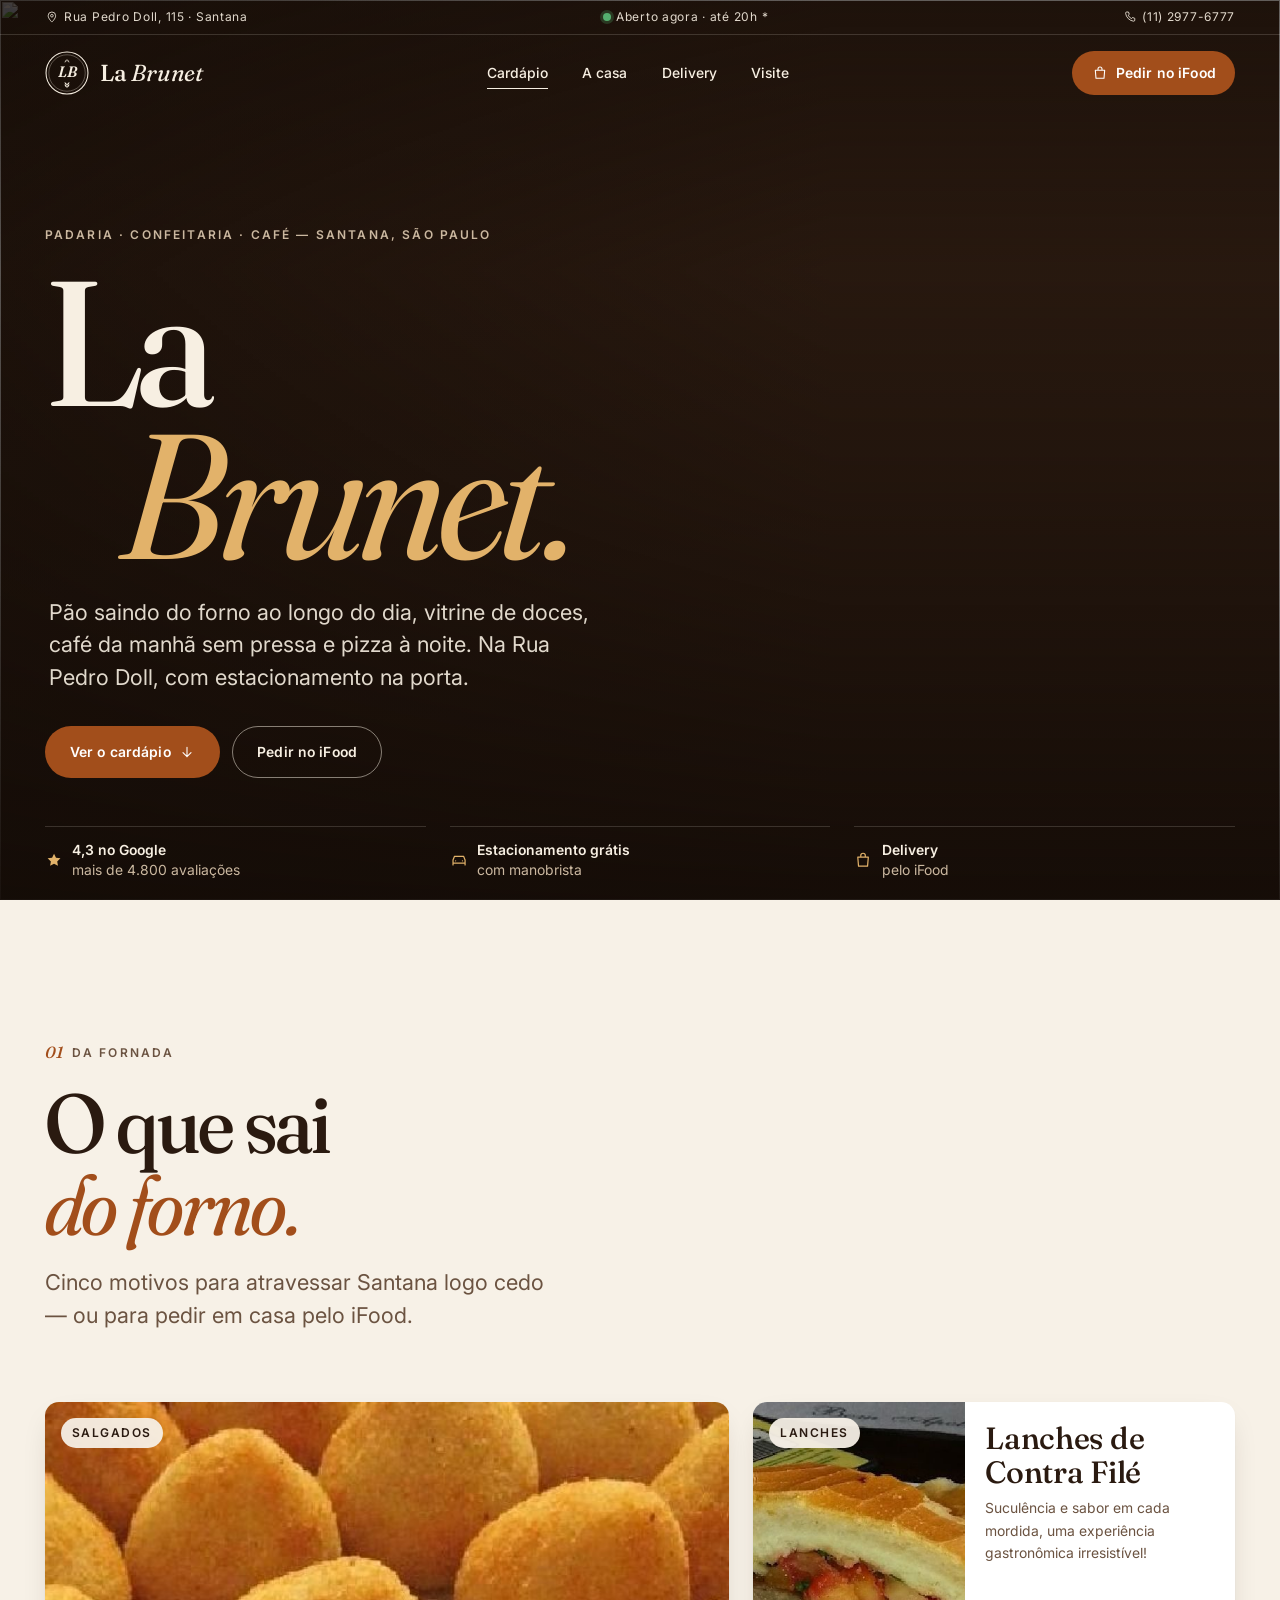
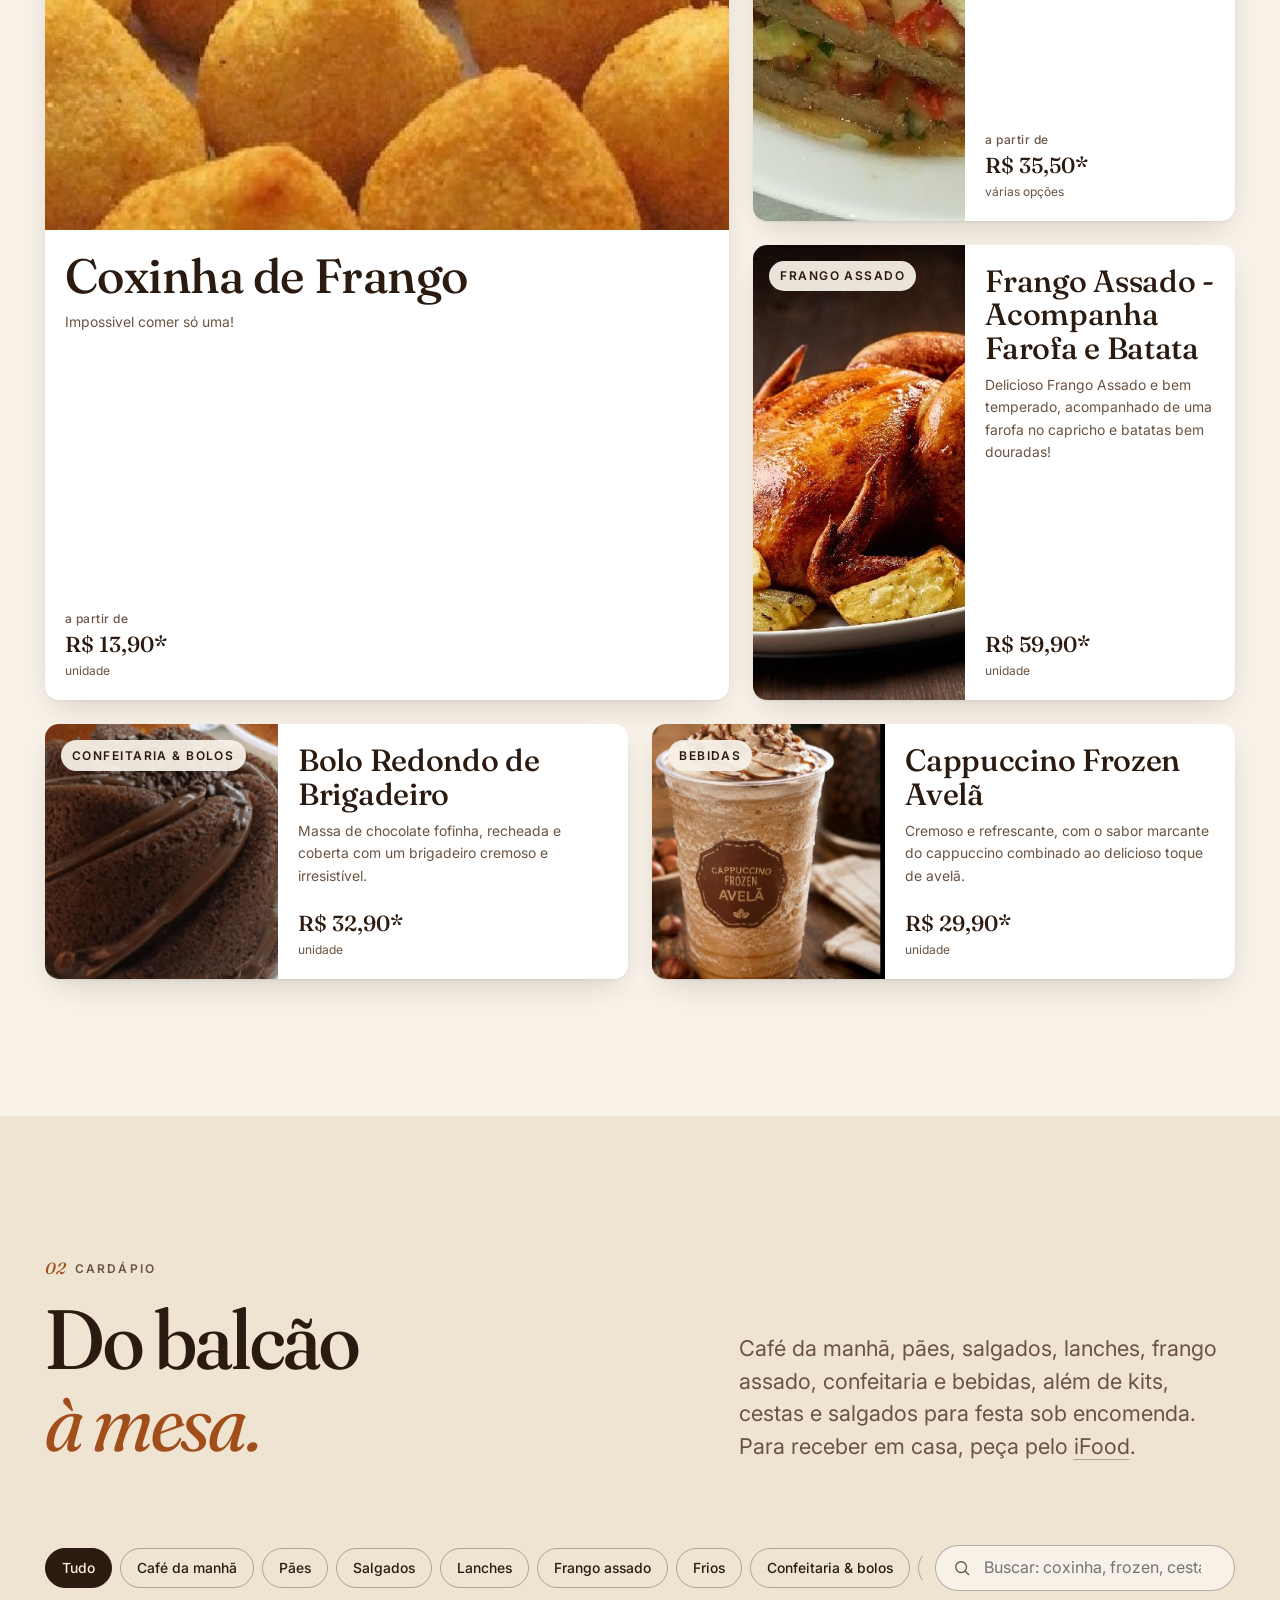
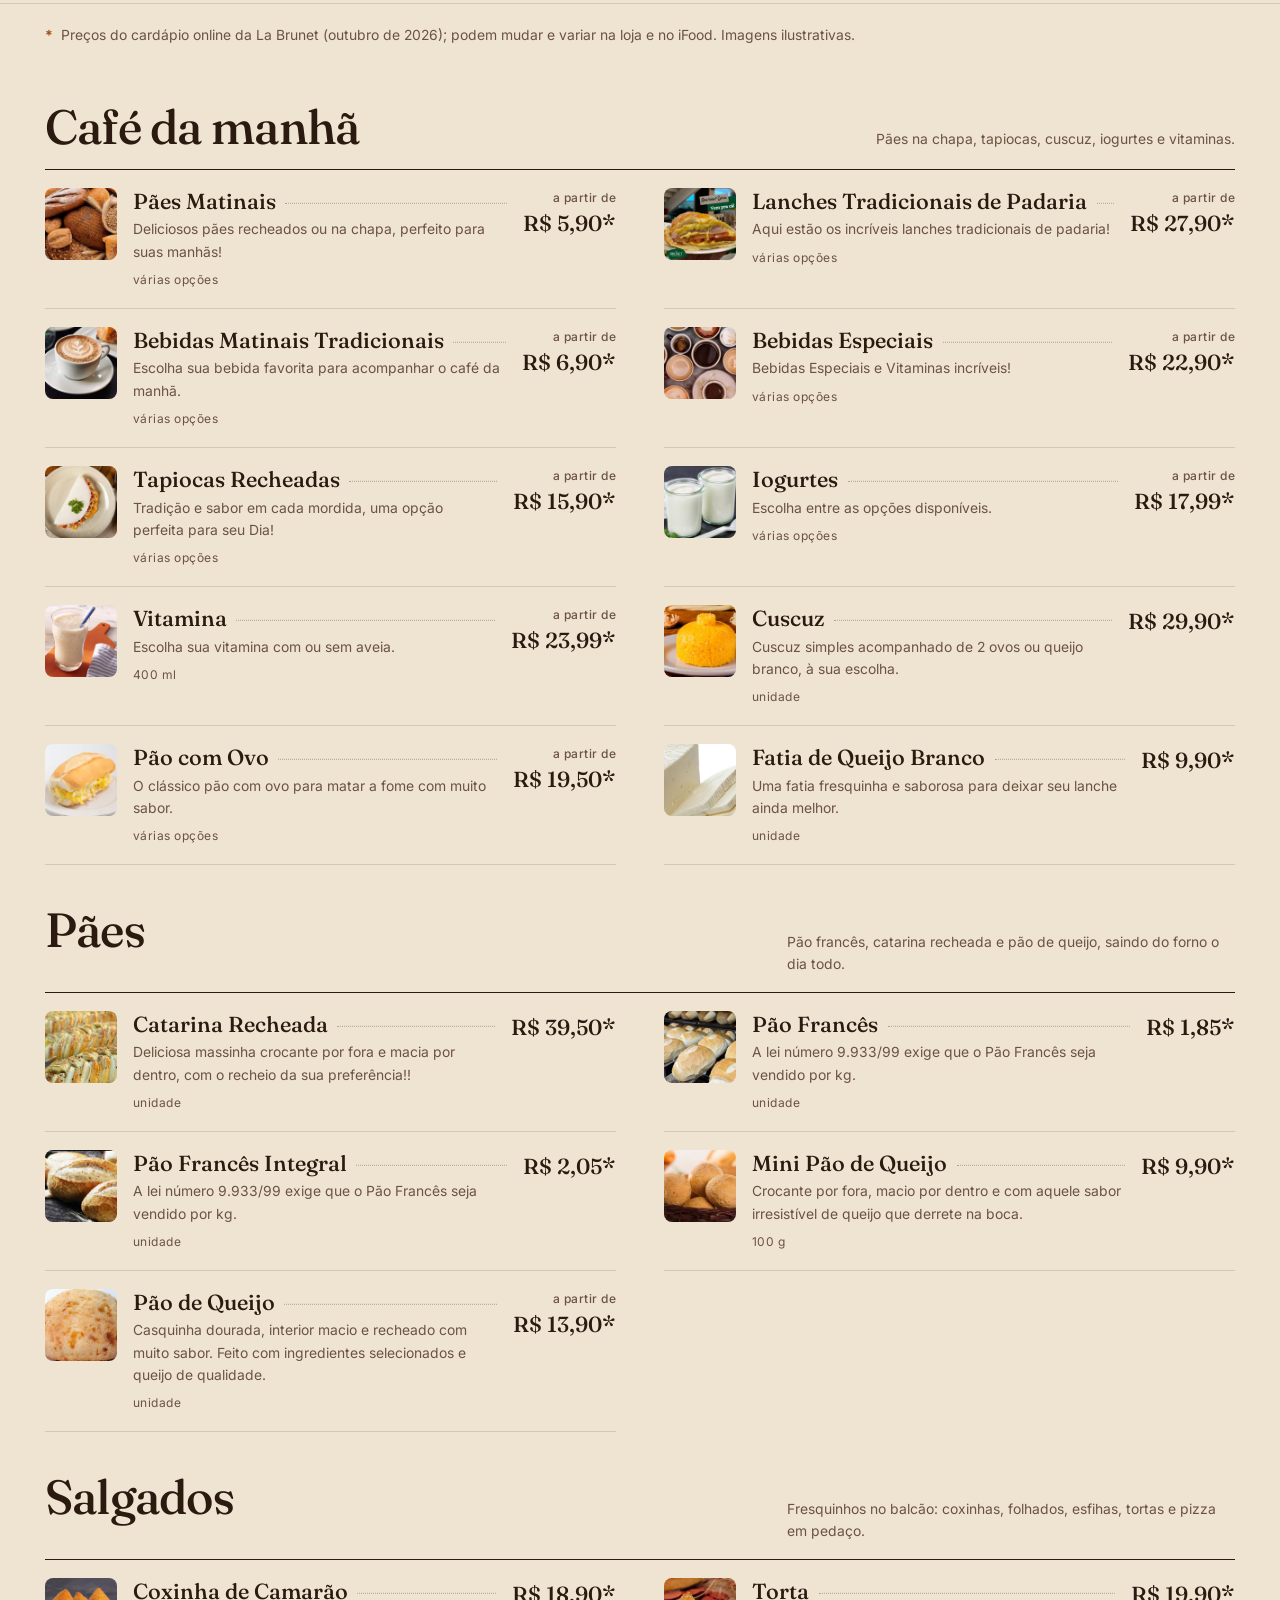
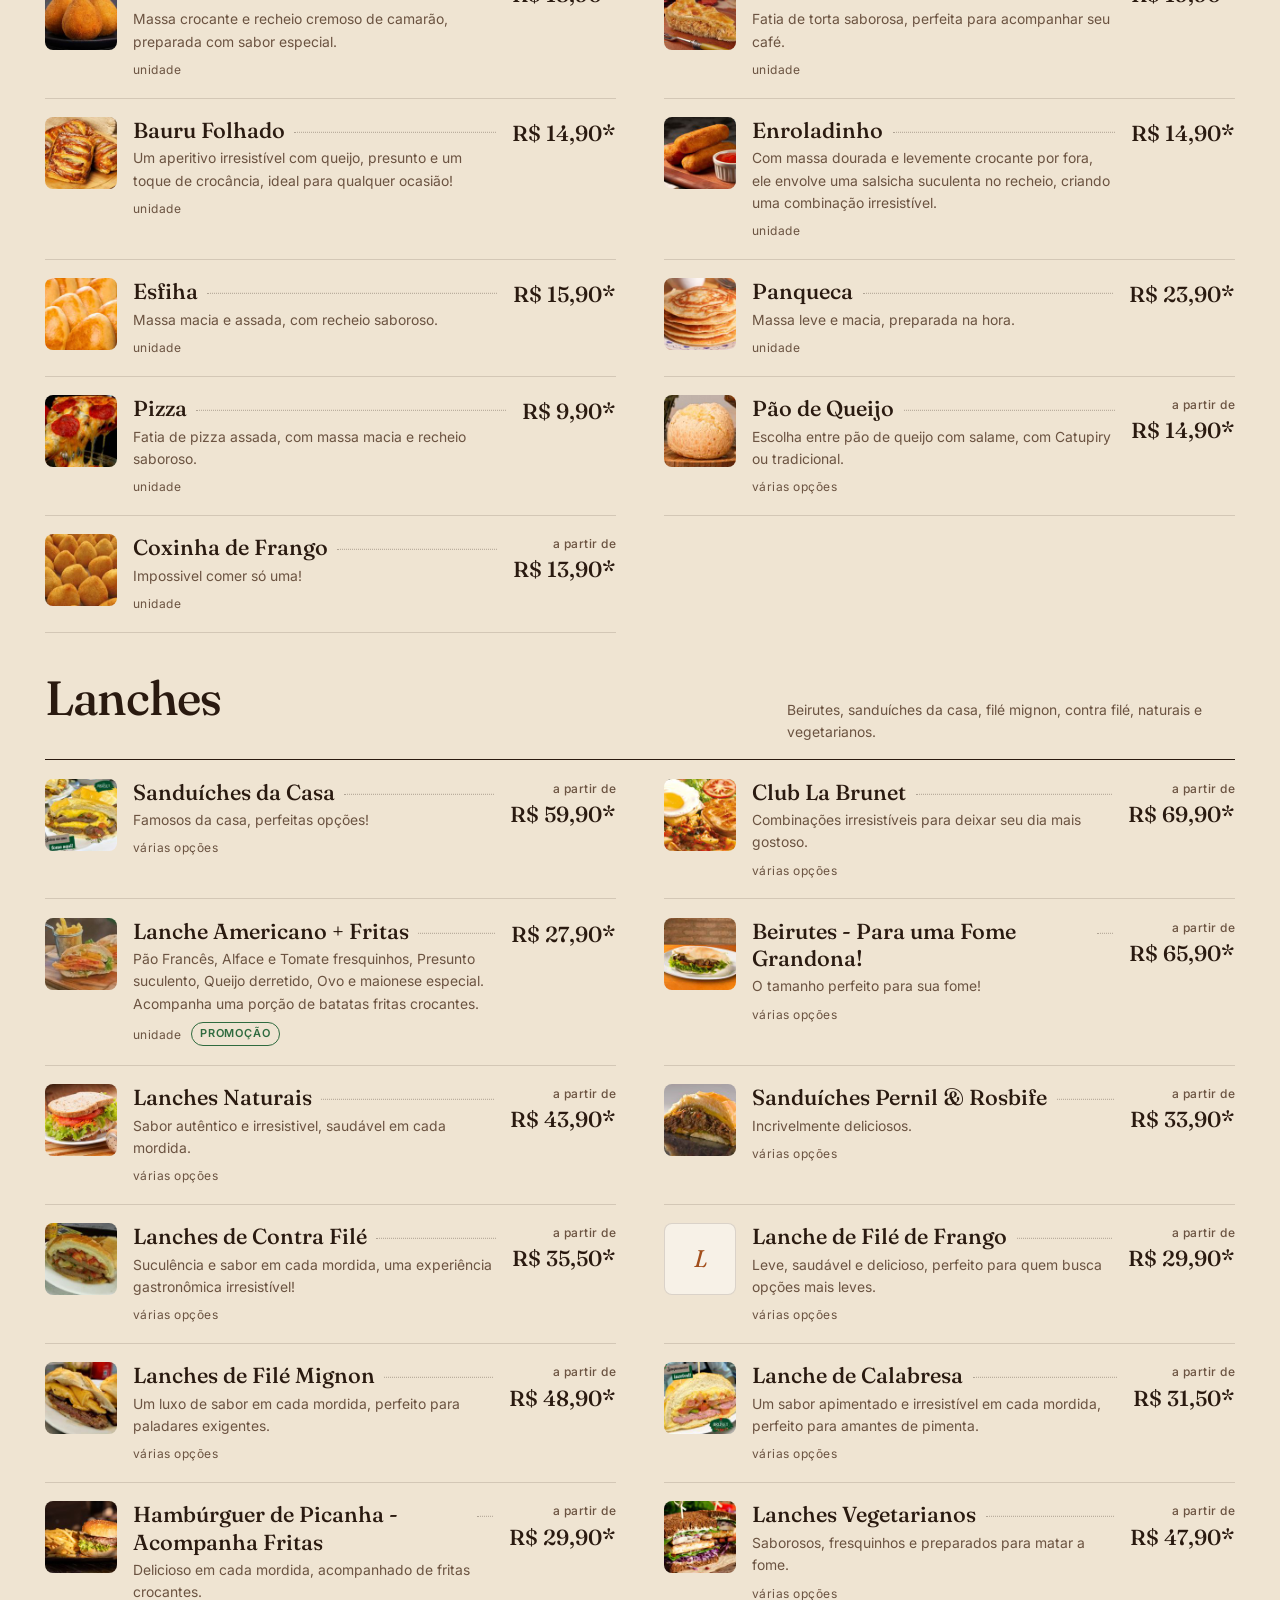
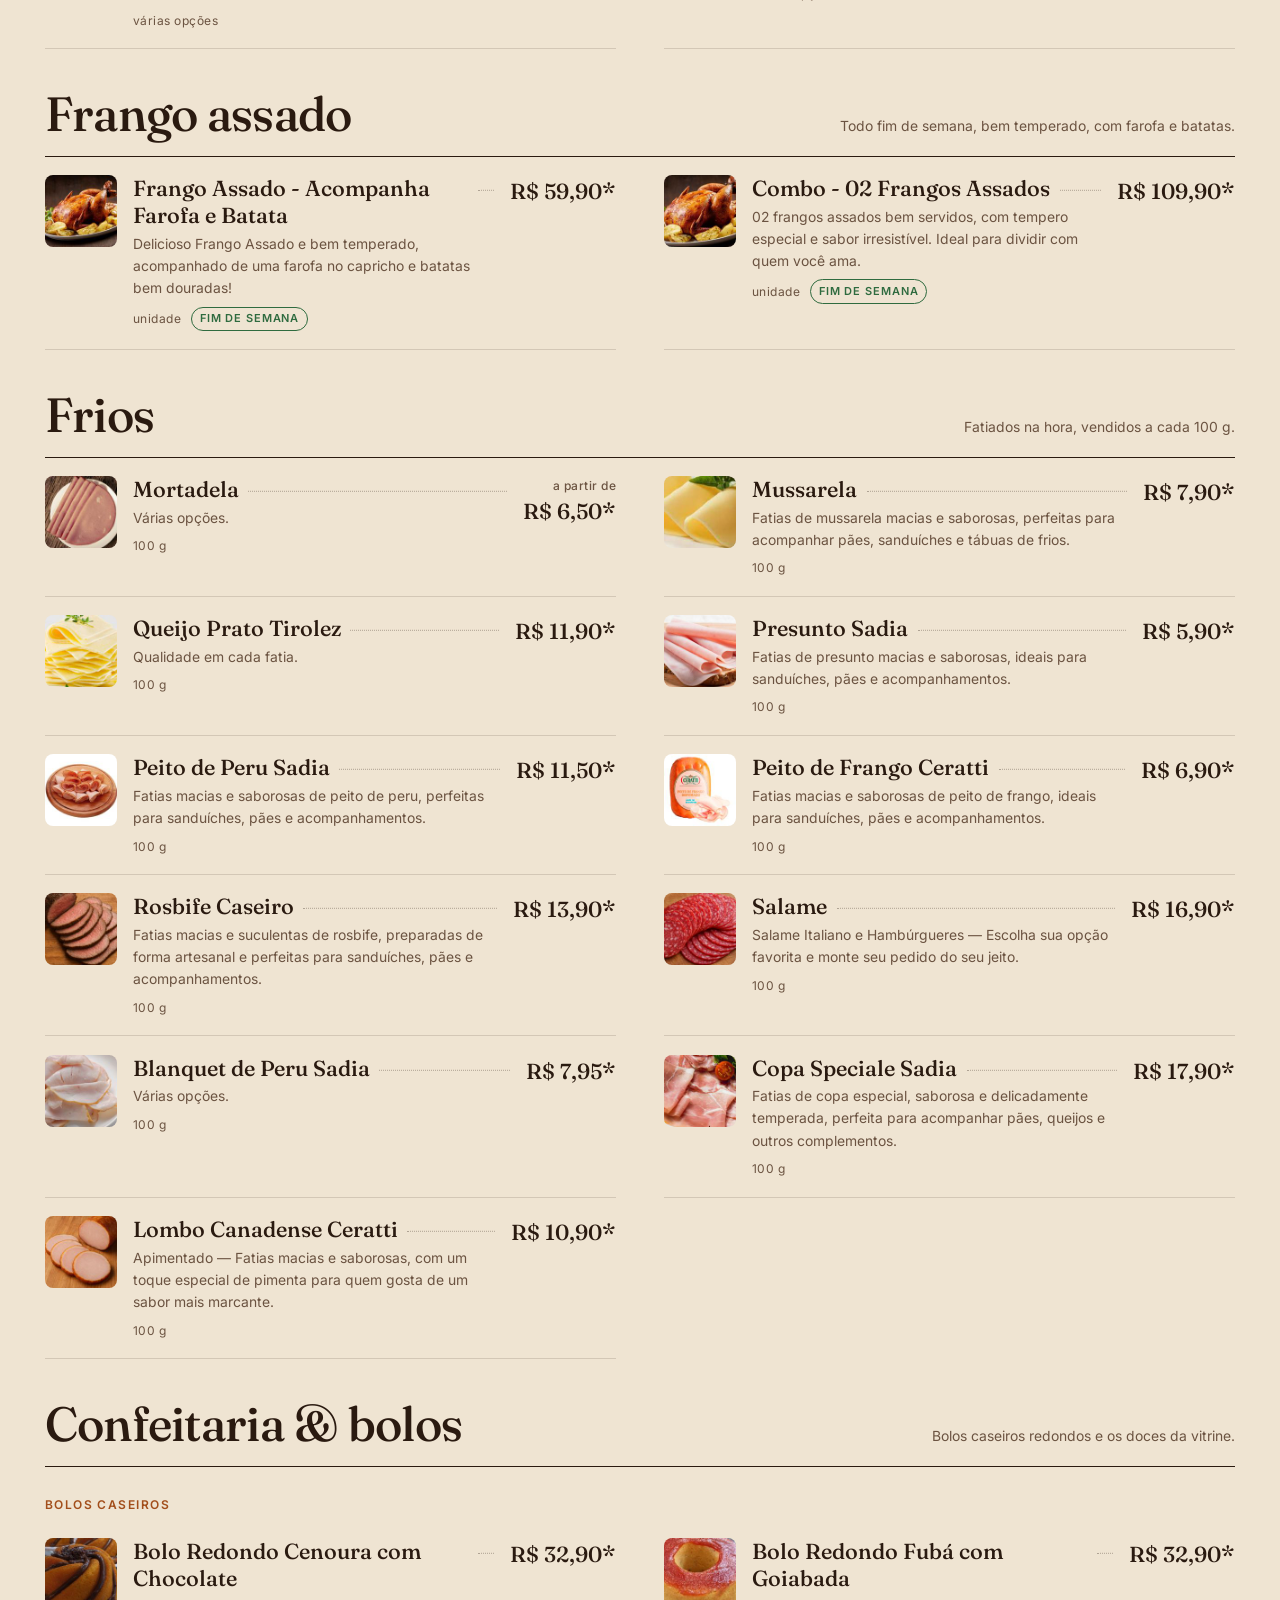
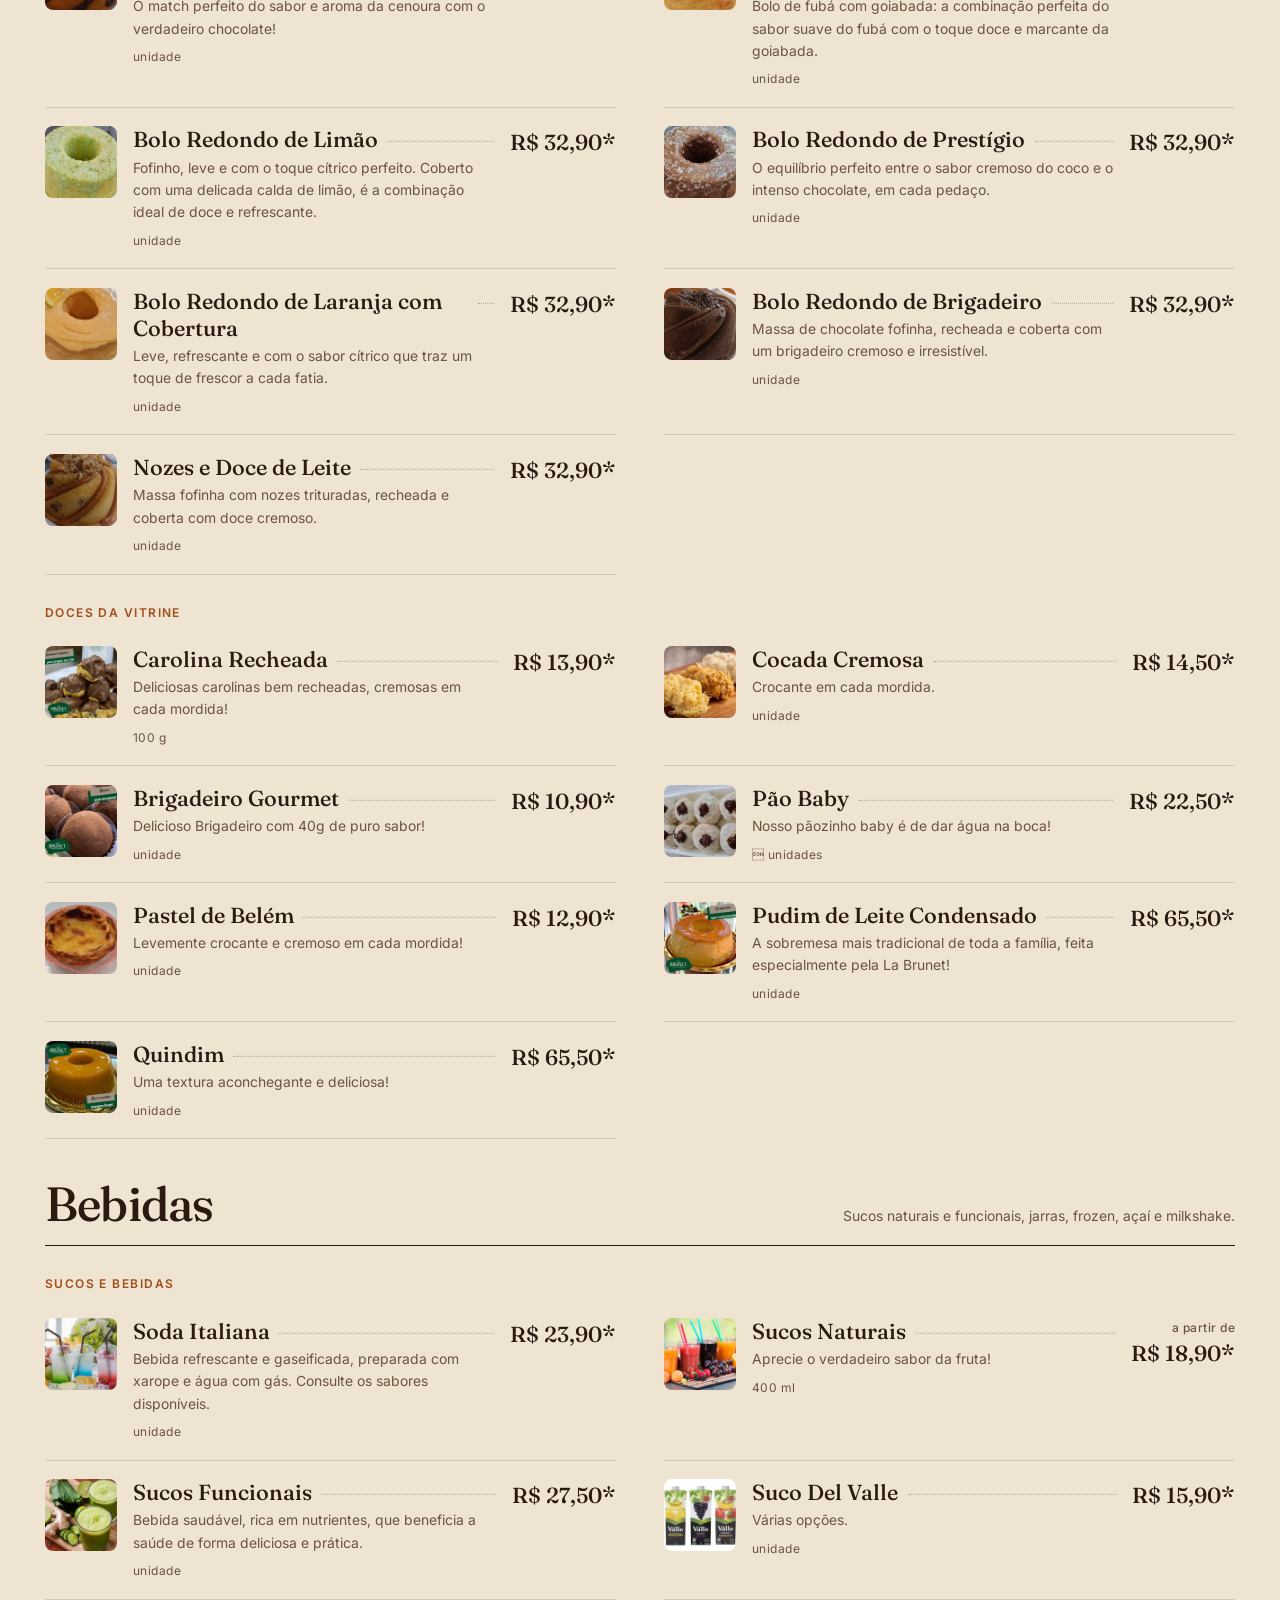
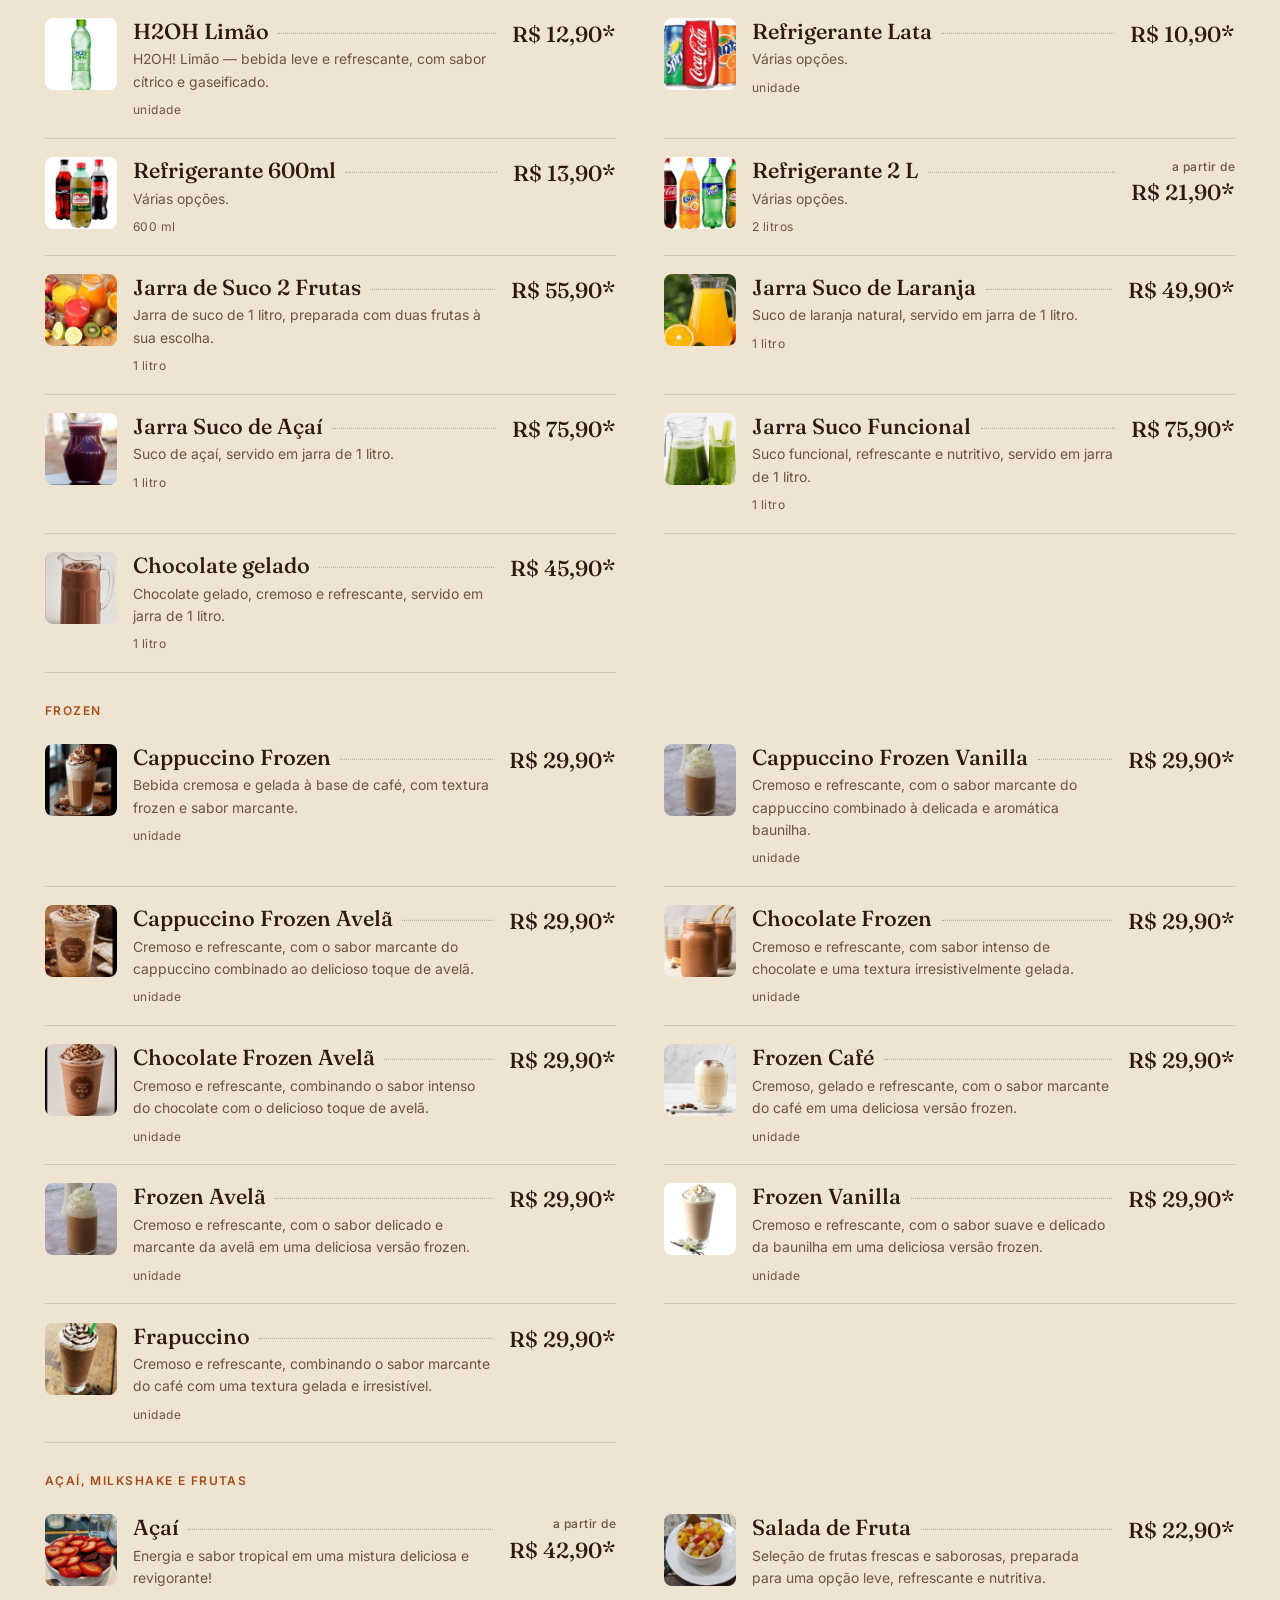
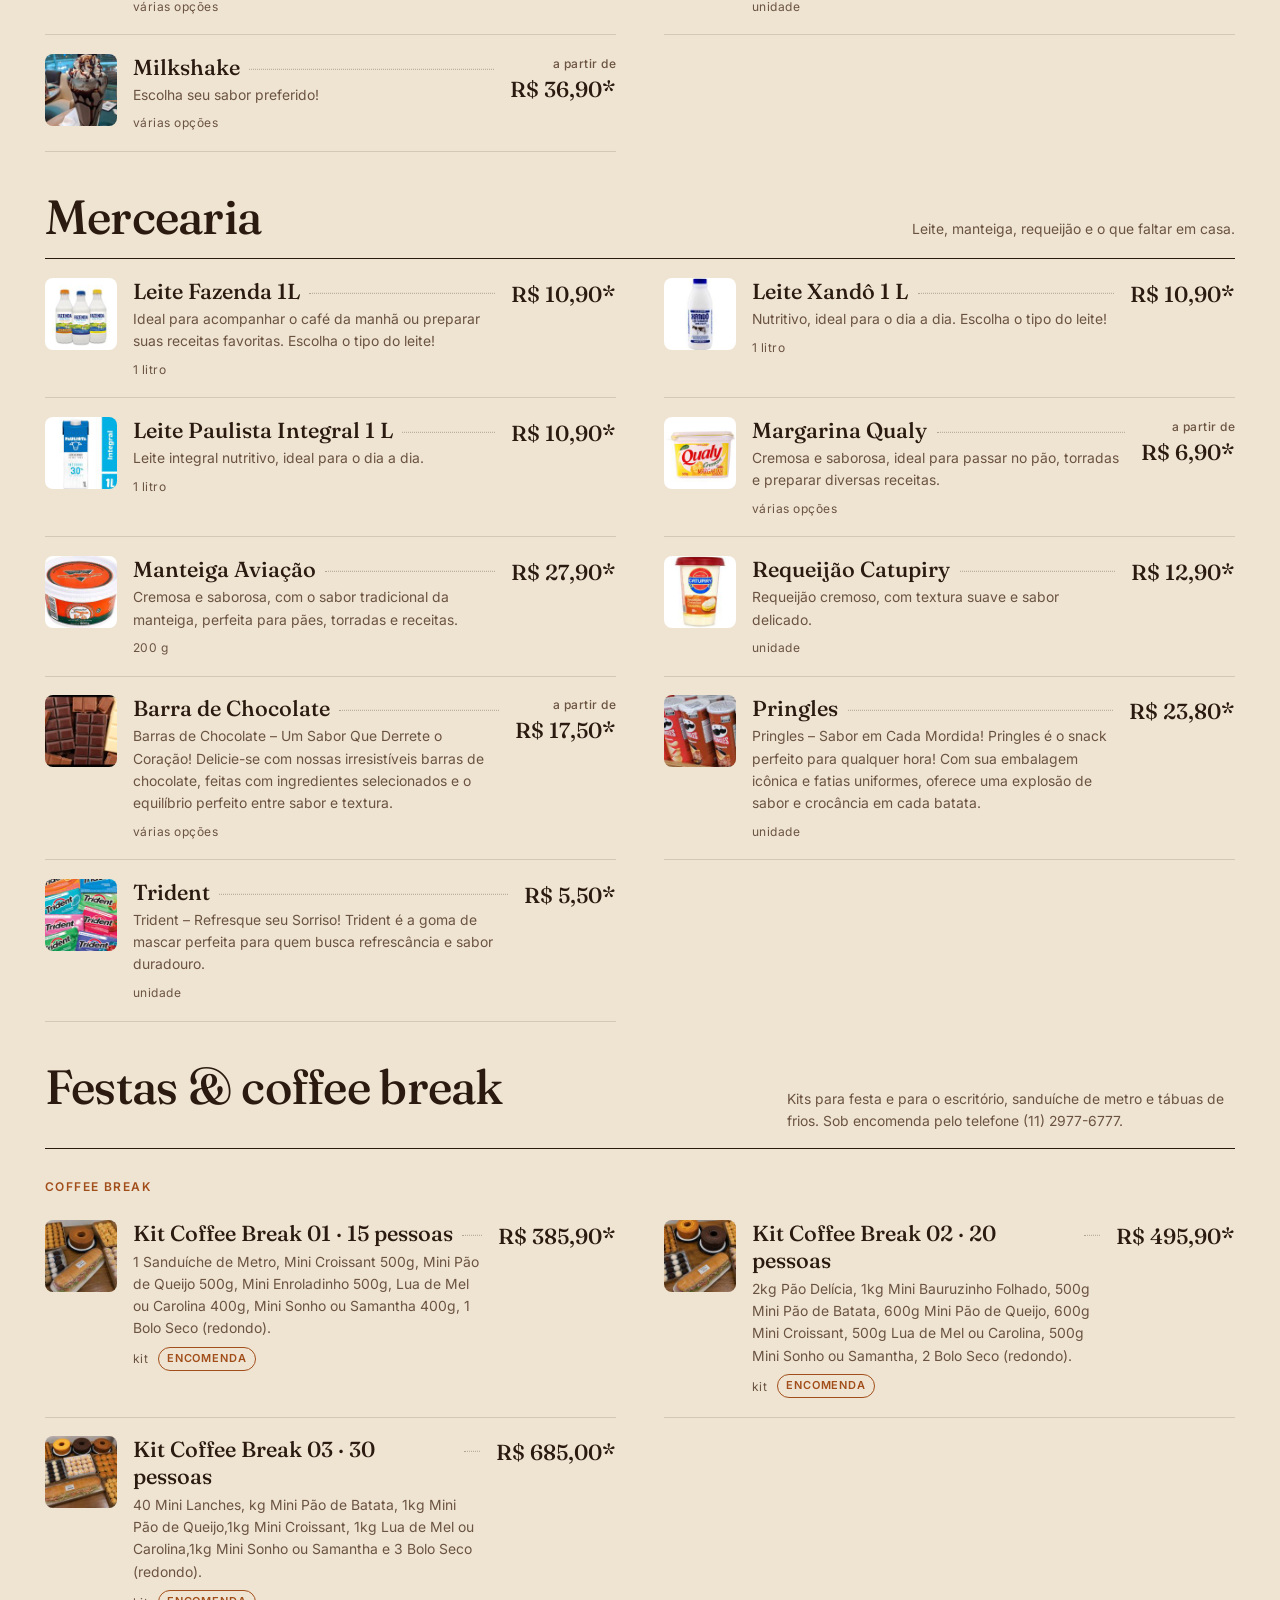
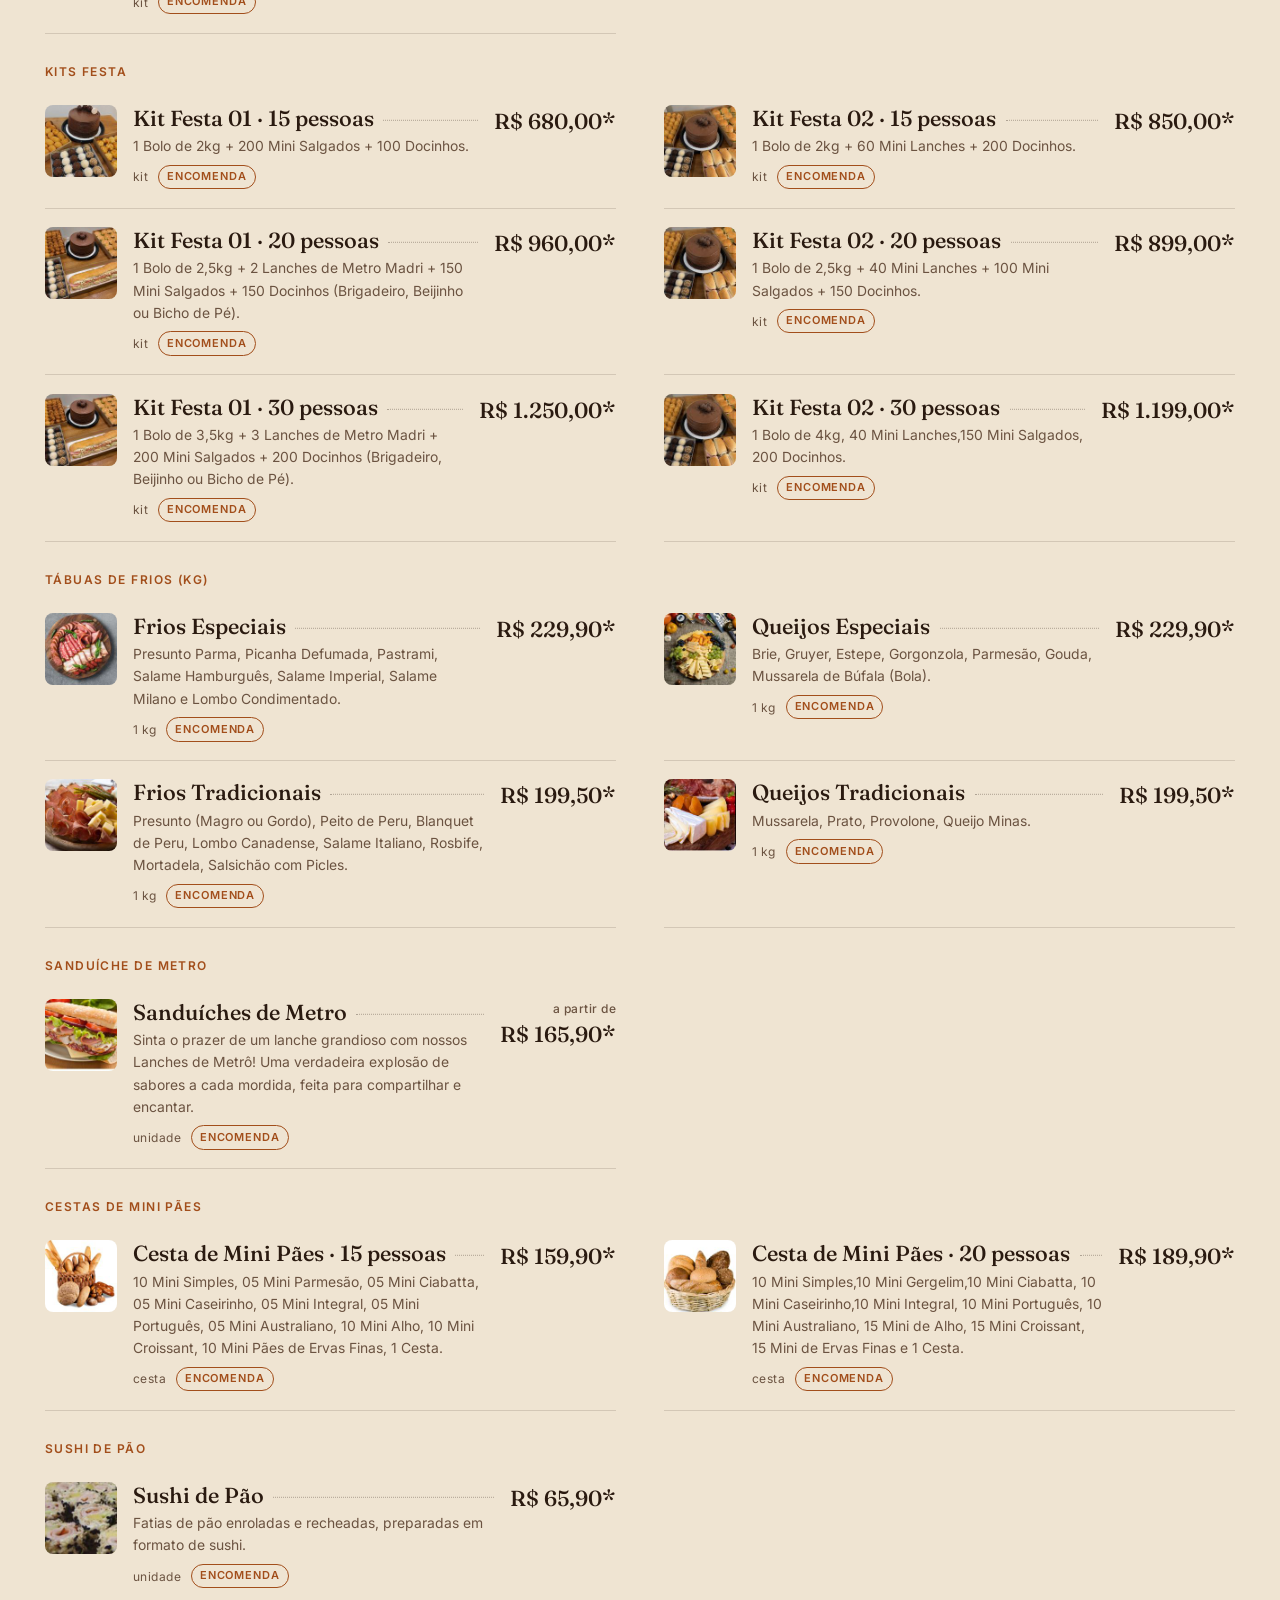
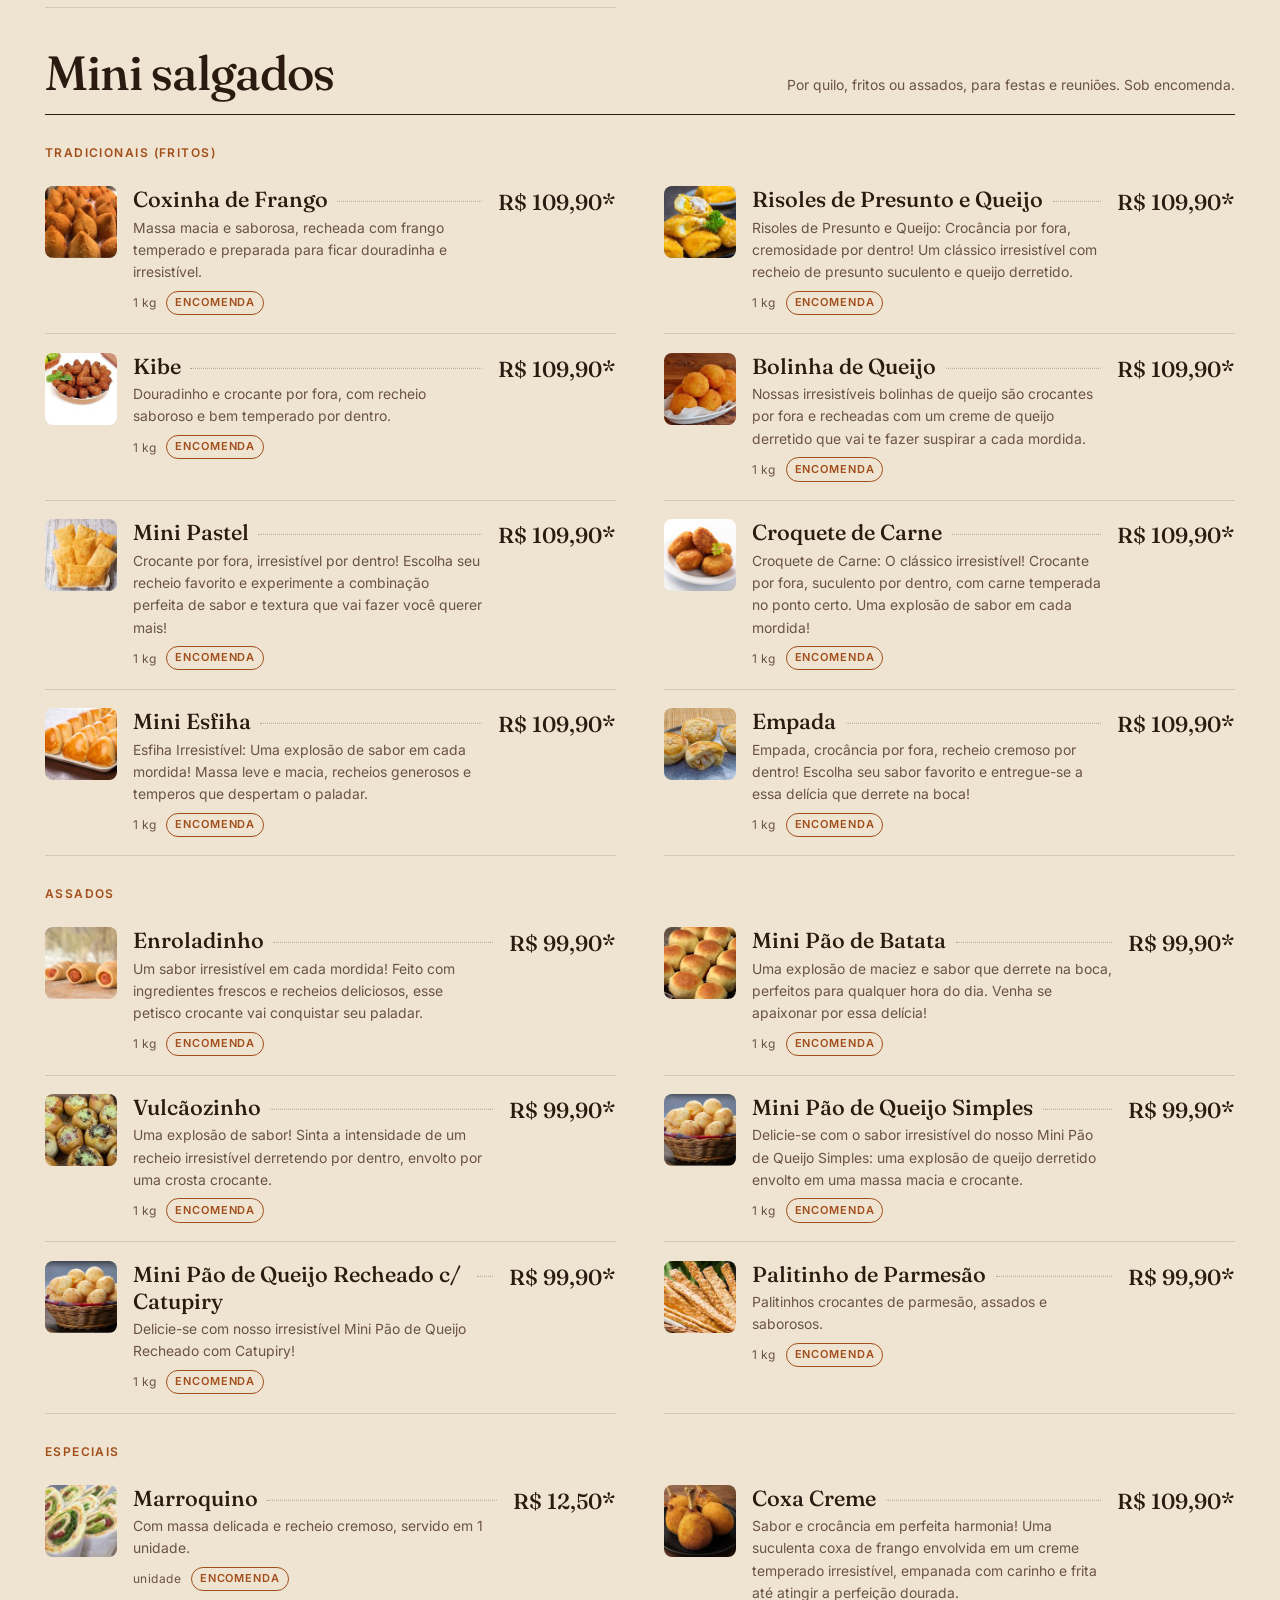
==== commit 888ed033: "Troca o cardápio de exemplo pelo cardápio real da La Brunet 169 itens com foto, preço e descrição ti" ====
--- a/index.html
+++ b/index.html
@@ -18,7 +18,7 @@
   <link rel="preconnect" href="https://images.unsplash.com" crossorigin>
   <link rel="stylesheet" href="https://fonts.googleapis.com/css2?family=Fraunces:ital,opsz,wght@0,9..144,300..800;1,9..144,300..800&family=Inter:wght@400;500;600&display=swap">
   <!-- Ao publicar mudanças em CSS/JS, aumente o ?v= para os navegadores não usarem a versão antiga. -->
-  <link rel="stylesheet" href="assets/css/styles.css?v=2">
+  <link rel="stylesheet" href="assets/css/styles.css?v=3">
   <script type="application/ld+json">
   {
     "@context": "https://schema.org",
@@ -166,7 +166,7 @@
             <p class="eyebrow"><span class="num">02</span> Cardápio</p>
             <h2 class="display reveal" id="cardapio-title">Do balcão<br><em>à mesa.</em></h2>
           </div>
-          <p class="chapter__lead reveal">Pães, salgados, confeitaria, café da manhã, pizzas e bebidas. Para receber em casa, peça pelo <a class="link" href="https://www.ifood.com.br/delivery/sao-paulo-sp/padaria-la-brunet-santana/f953d941-b5cf-49c5-b85f-097d4142eadd" target="_blank" rel="noopener" data-ifood>iFood<span class="sr-only"> (abre em nova aba)</span></a>.</p>
+          <p class="chapter__lead reveal">Café da manhã, pães, salgados, lanches, frango assado, confeitaria e bebidas, além de kits, cestas e salgados para festa sob encomenda. Para receber em casa, peça pelo <a class="link" href="https://www.ifood.com.br/delivery/sao-paulo-sp/padaria-la-brunet-santana/f953d941-b5cf-49c5-b85f-097d4142eadd" target="_blank" rel="noopener" data-ifood>iFood<span class="sr-only"> (abre em nova aba)</span></a>.</p>
         </div>
 
         <div class="menu__tools">
@@ -174,10 +174,10 @@
           <label class="search">
             <svg class="ico" aria-hidden="true"><use href="#i-search"/></svg>
             <span class="sr-only">Buscar no cardápio</span>
-            <input type="search" placeholder="Buscar: vegano, croissant, pizza…" autocomplete="off" data-search>
+            <input type="search" placeholder="Buscar: coxinha, frozen, cesta…" autocomplete="off" data-search>
           </label>
         </div>
-        <p class="price-note" data-price-note hidden>Preços de referência, podem variar na loja e no iFood.</p>
+        <p class="price-note" data-price-note hidden>Preços do cardápio online da La Brunet (outubro de 2026); podem mudar e variar na loja e no iFood. Imagens ilustrativas.</p>
         <div class="menu__list" data-menu aria-live="polite"></div>
       </div>
     </section>
@@ -352,8 +352,8 @@
 
   <noscript><p class="noscript">Para ver o cardápio, ative o JavaScript. Delivery pelo iFood ou pelo telefone (11) 2977-6777.</p></noscript>
 
-  <script src="assets/js/data.js?v=3"></script>
+  <script src="assets/js/data.js?v=4"></script>
   <script src="assets/js/lib.js?v=2"></script>
-  <script src="assets/js/app.js?v=2"></script>
+  <script src="assets/js/app.js?v=3"></script>
 </body>
 </html>
--- a/assets/css/styles.css
+++ b/assets/css/styles.css
@@ -558,7 +558,10 @@
   padding: 1.15rem 0;
   border-bottom: 1px solid var(--line);
 }
-.item__thumb { display: none; }
+.item { grid-template-columns: 56px 1fr auto; }
+.item__thumb { display: block; width: 56px; height: 56px; border-radius: var(--radius-s); overflow: hidden; background: var(--flour-3); }
+.item__thumb img { width: 100%; height: 100%; object-fit: cover; }
+.item__thumb--empty { display: grid; place-items: center; color: var(--caramel); font-family: var(--font-display); font-style: italic; font-size: 1.35rem; background: var(--flour); border: 1px solid var(--line); }
 .item__main { min-width: 0; }
 .item__line { display: flex; align-items: baseline; gap: 0.6rem; }
 .item__name { font-family: var(--font-display); font-size: var(--step-1); font-weight: 500; line-height: 1.25; }
@@ -575,6 +578,13 @@
 .tag--encomenda { color: var(--caramel); }
 .item__side { display: flex; flex-direction: column; align-items: flex-end; gap: 0.6rem; }
 .item .price { font-size: var(--step-1); }
+.price__from { display: block; font-family: var(--font-body); font-size: var(--step--2); color: var(--fg-muted); letter-spacing: 0.04em; text-align: right; }
+.feature__foot .price__from { text-align: left; }
+.menu-sub {
+  margin-top: 1.75rem; padding-bottom: 0.35rem;
+  font-size: 0.75rem; font-weight: 600; letter-spacing: 0.12em; text-transform: uppercase;
+  color: var(--caramel);
+}
 
 .menu__empty { padding: 3rem 0; text-align: center; color: var(--fg-muted); }
 .menu__empty strong { display: block; font-family: var(--font-display); font-size: var(--step-2); color: var(--fg); font-weight: 500; margin-bottom: 0.4rem; }
@@ -843,9 +853,8 @@
   .feature--hero { grid-column: span 2; }
   .feature--hero .feature__media { aspect-ratio: 16 / 9; }
   .item { grid-template-columns: 72px 1fr auto; }
-  .item__thumb { display: block; width: 72px; height: 72px; border-radius: var(--radius-s); overflow: hidden; background: var(--flour-3); }
-  .item__thumb img { width: 100%; height: 100%; object-fit: cover; }
-  .item__thumb--empty { display: grid; place-items: center; color: var(--caramel); font-family: var(--font-display); font-style: italic; font-size: 1.5rem; background: var(--flour); border: 1px solid var(--line); }
+  .item__thumb { width: 72px; height: 72px; }
+  .item__thumb--empty { font-size: 1.5rem; }
 }
 
 @media (min-width: 760px) {
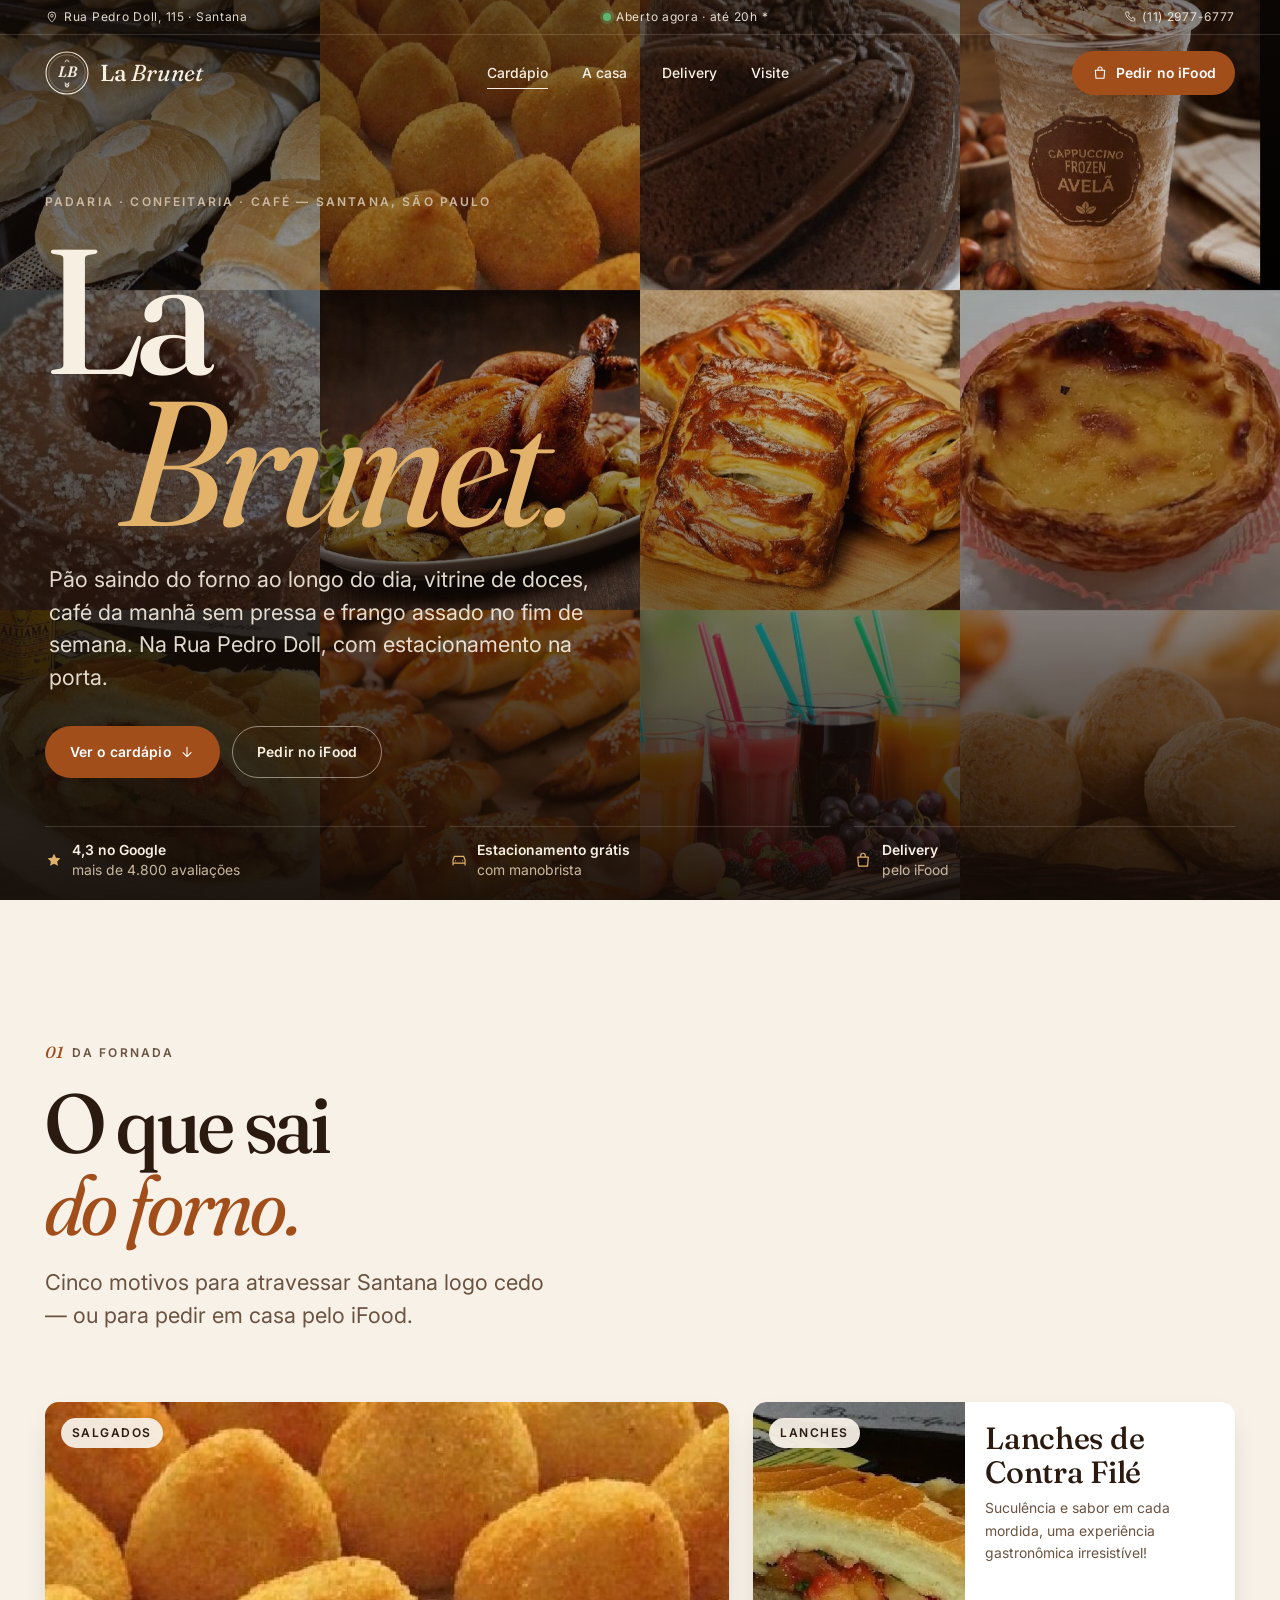
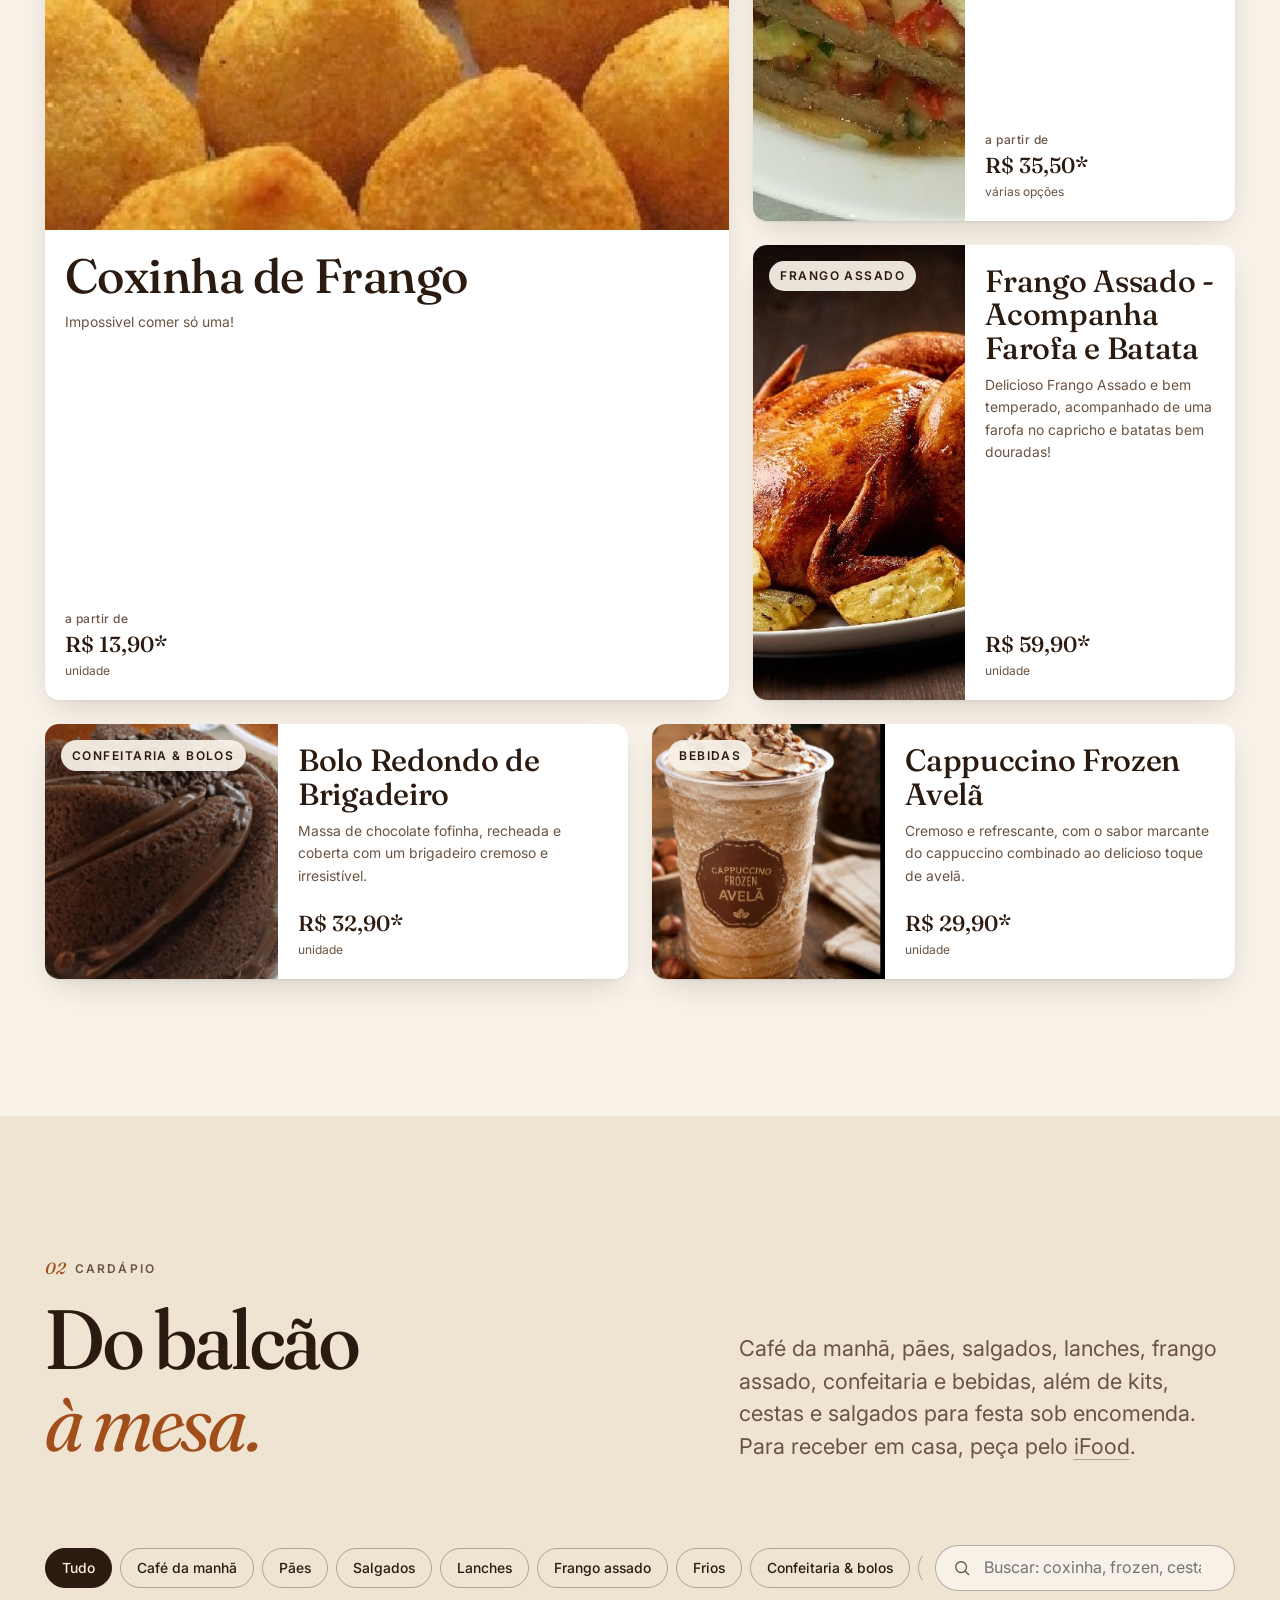
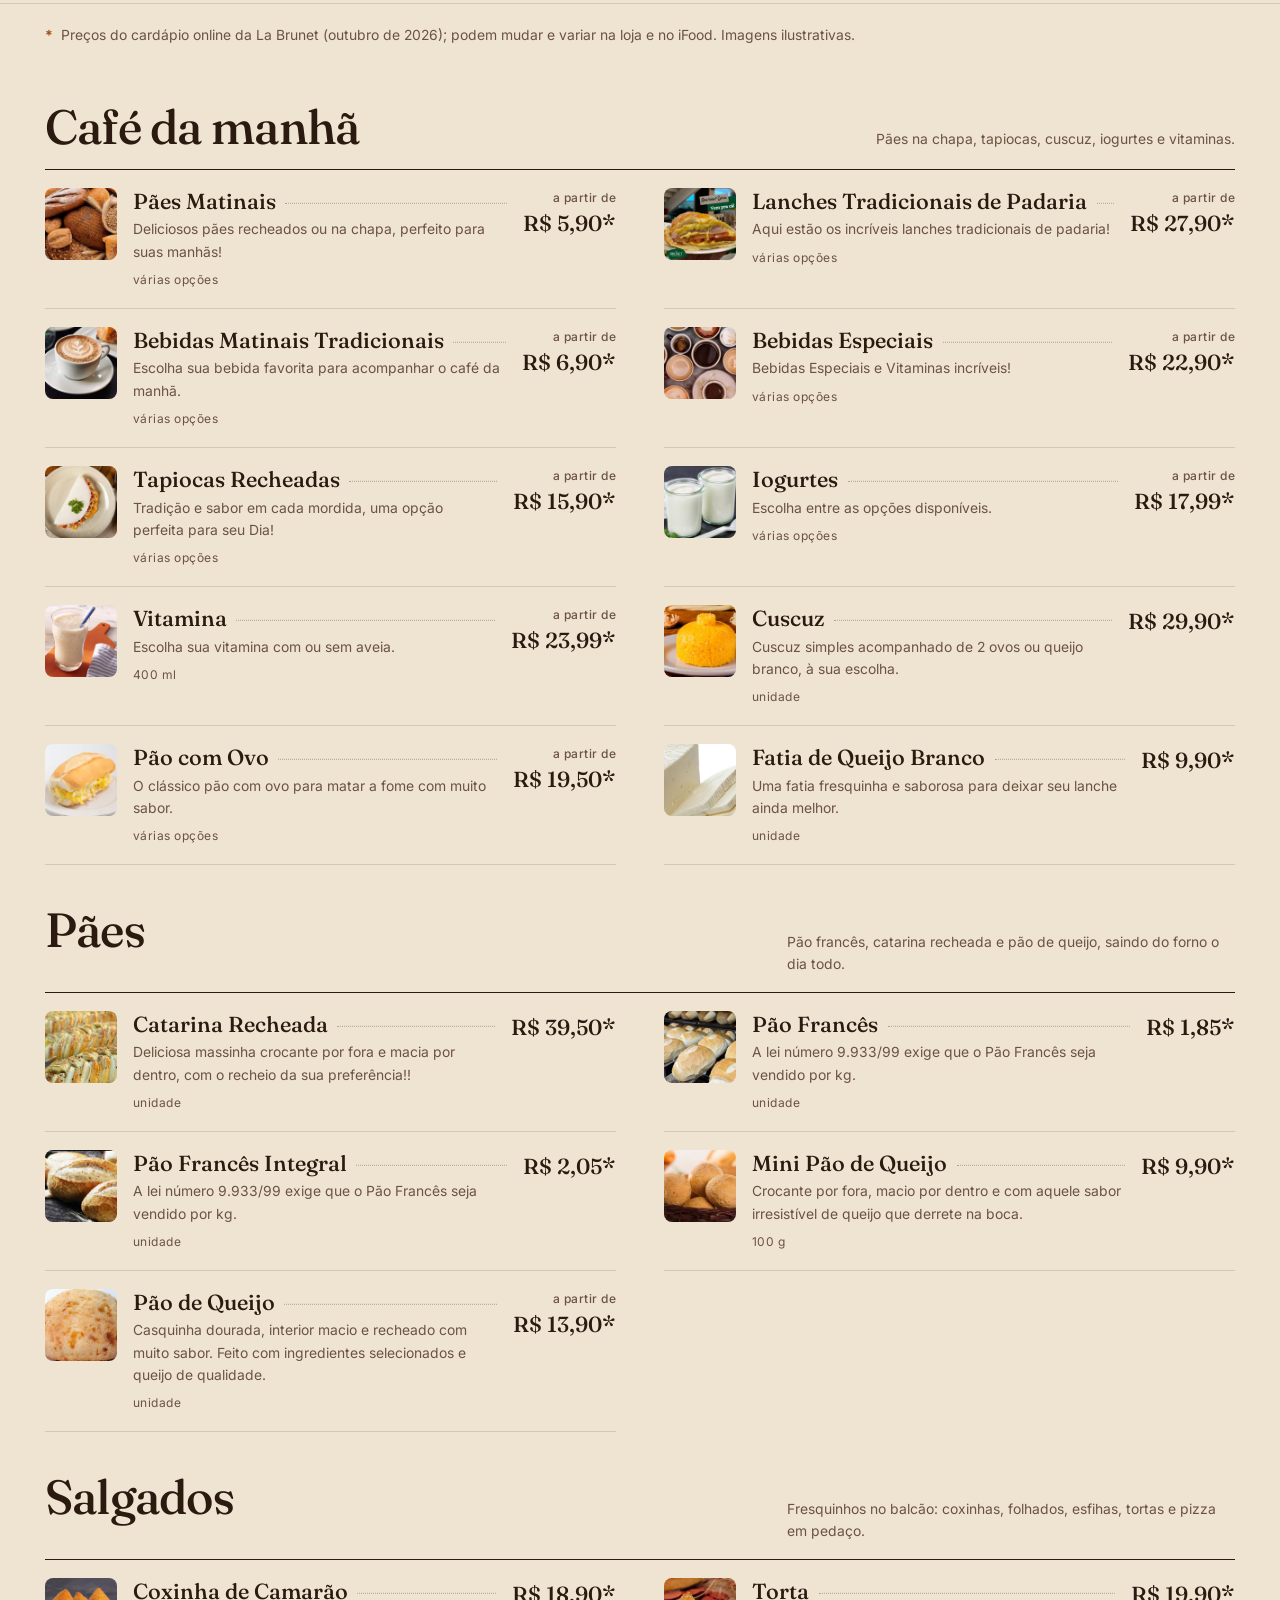
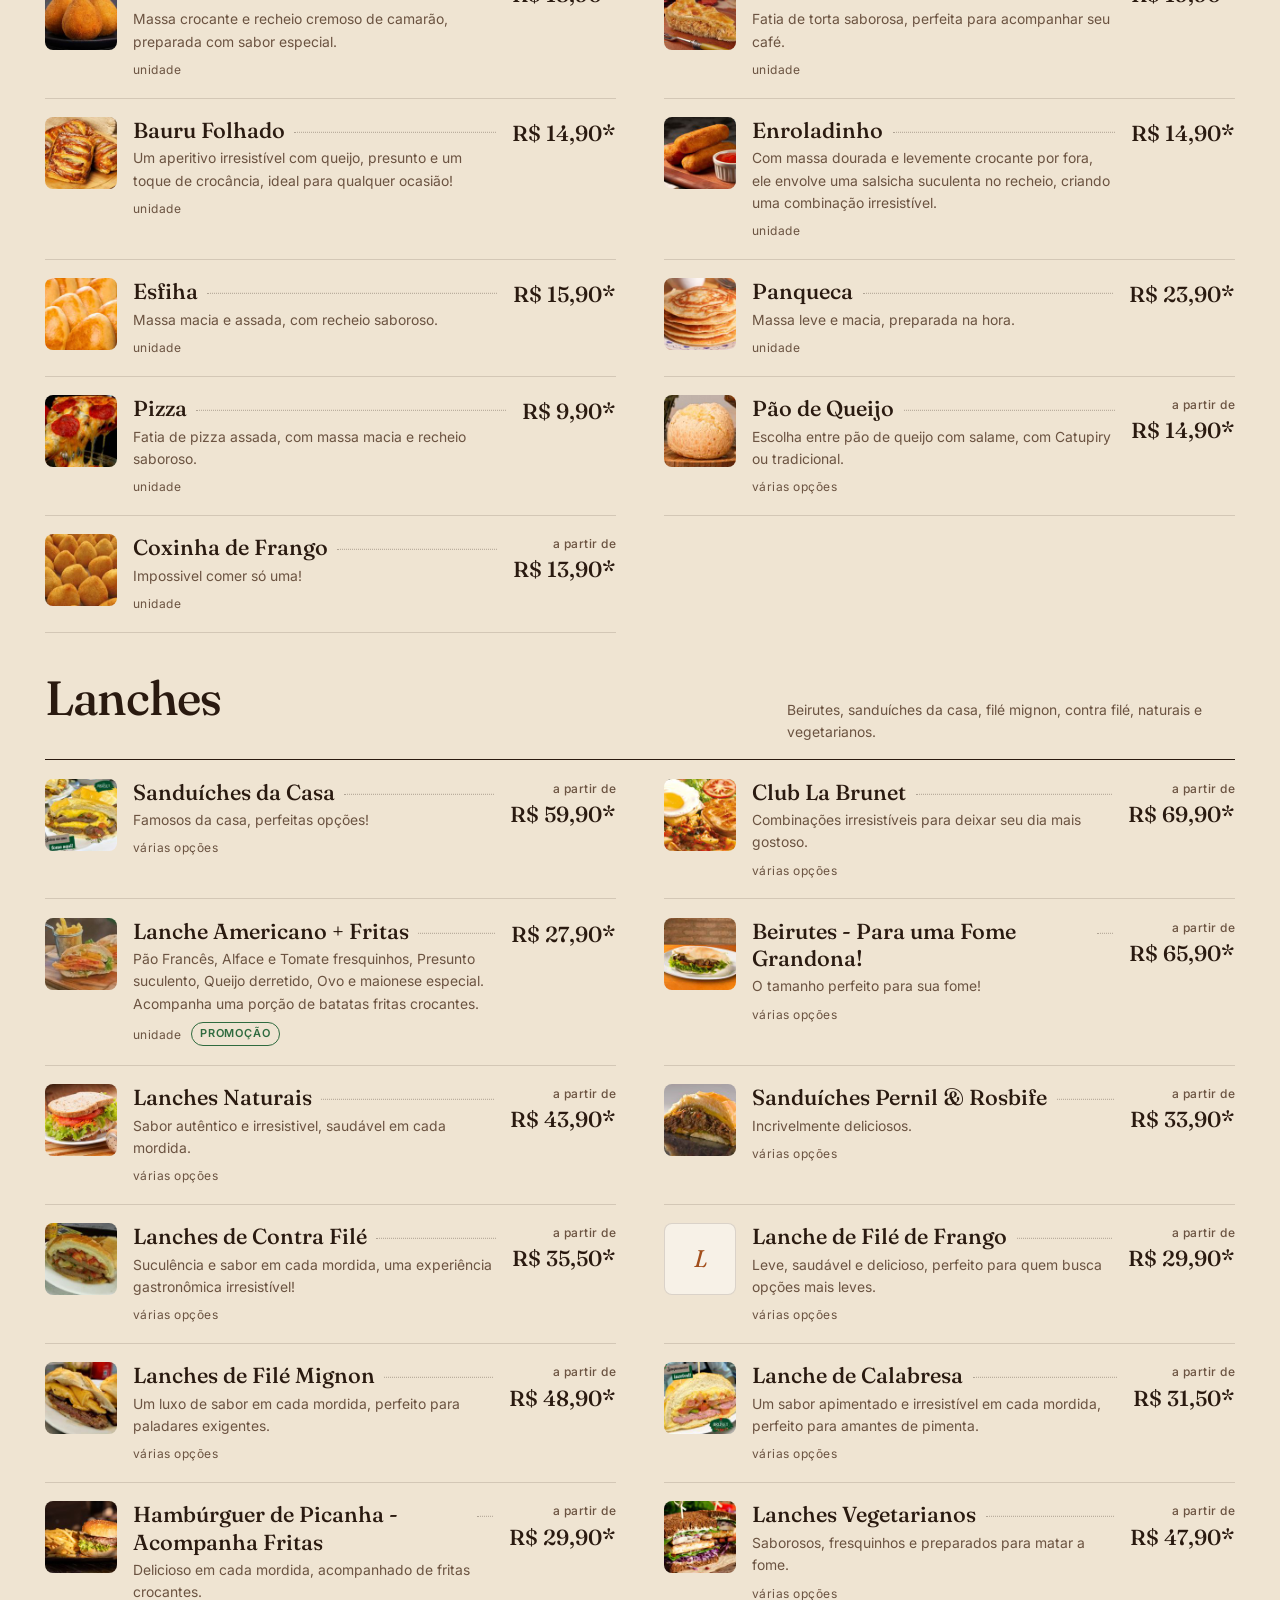
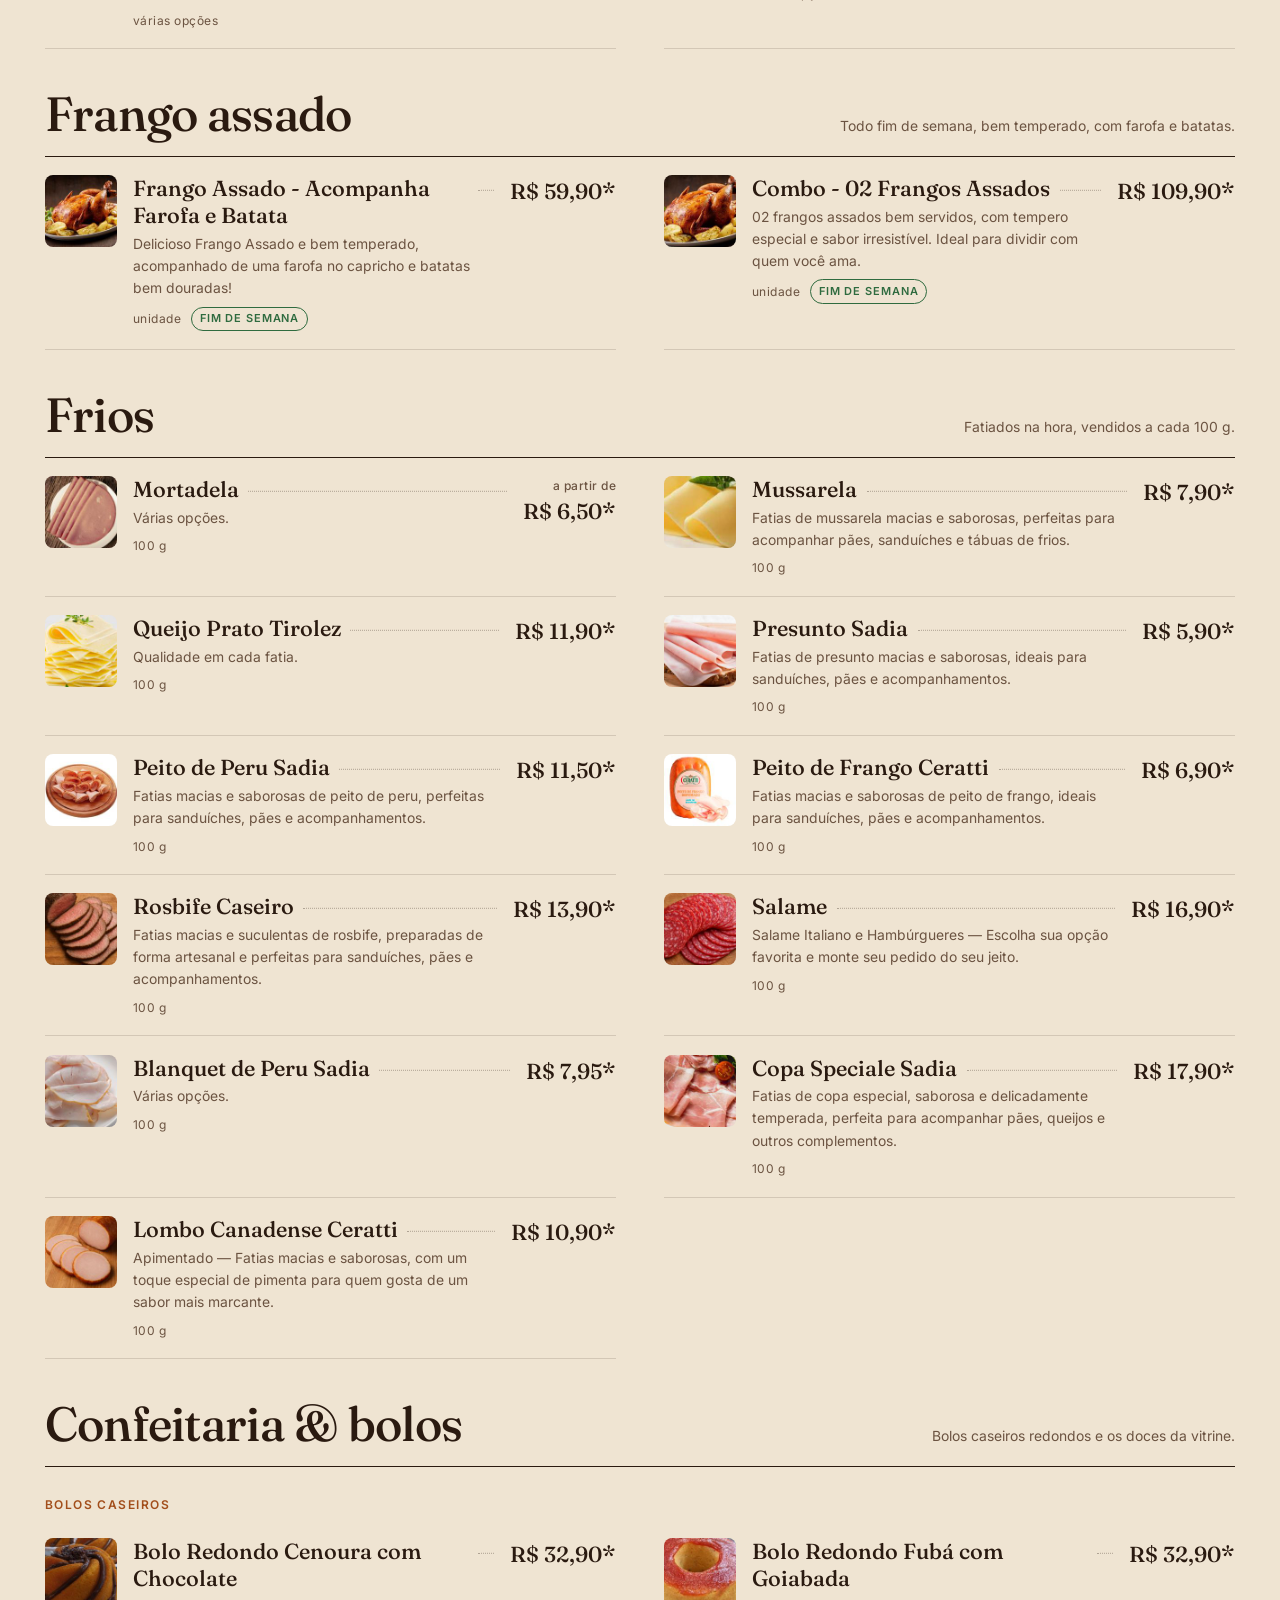
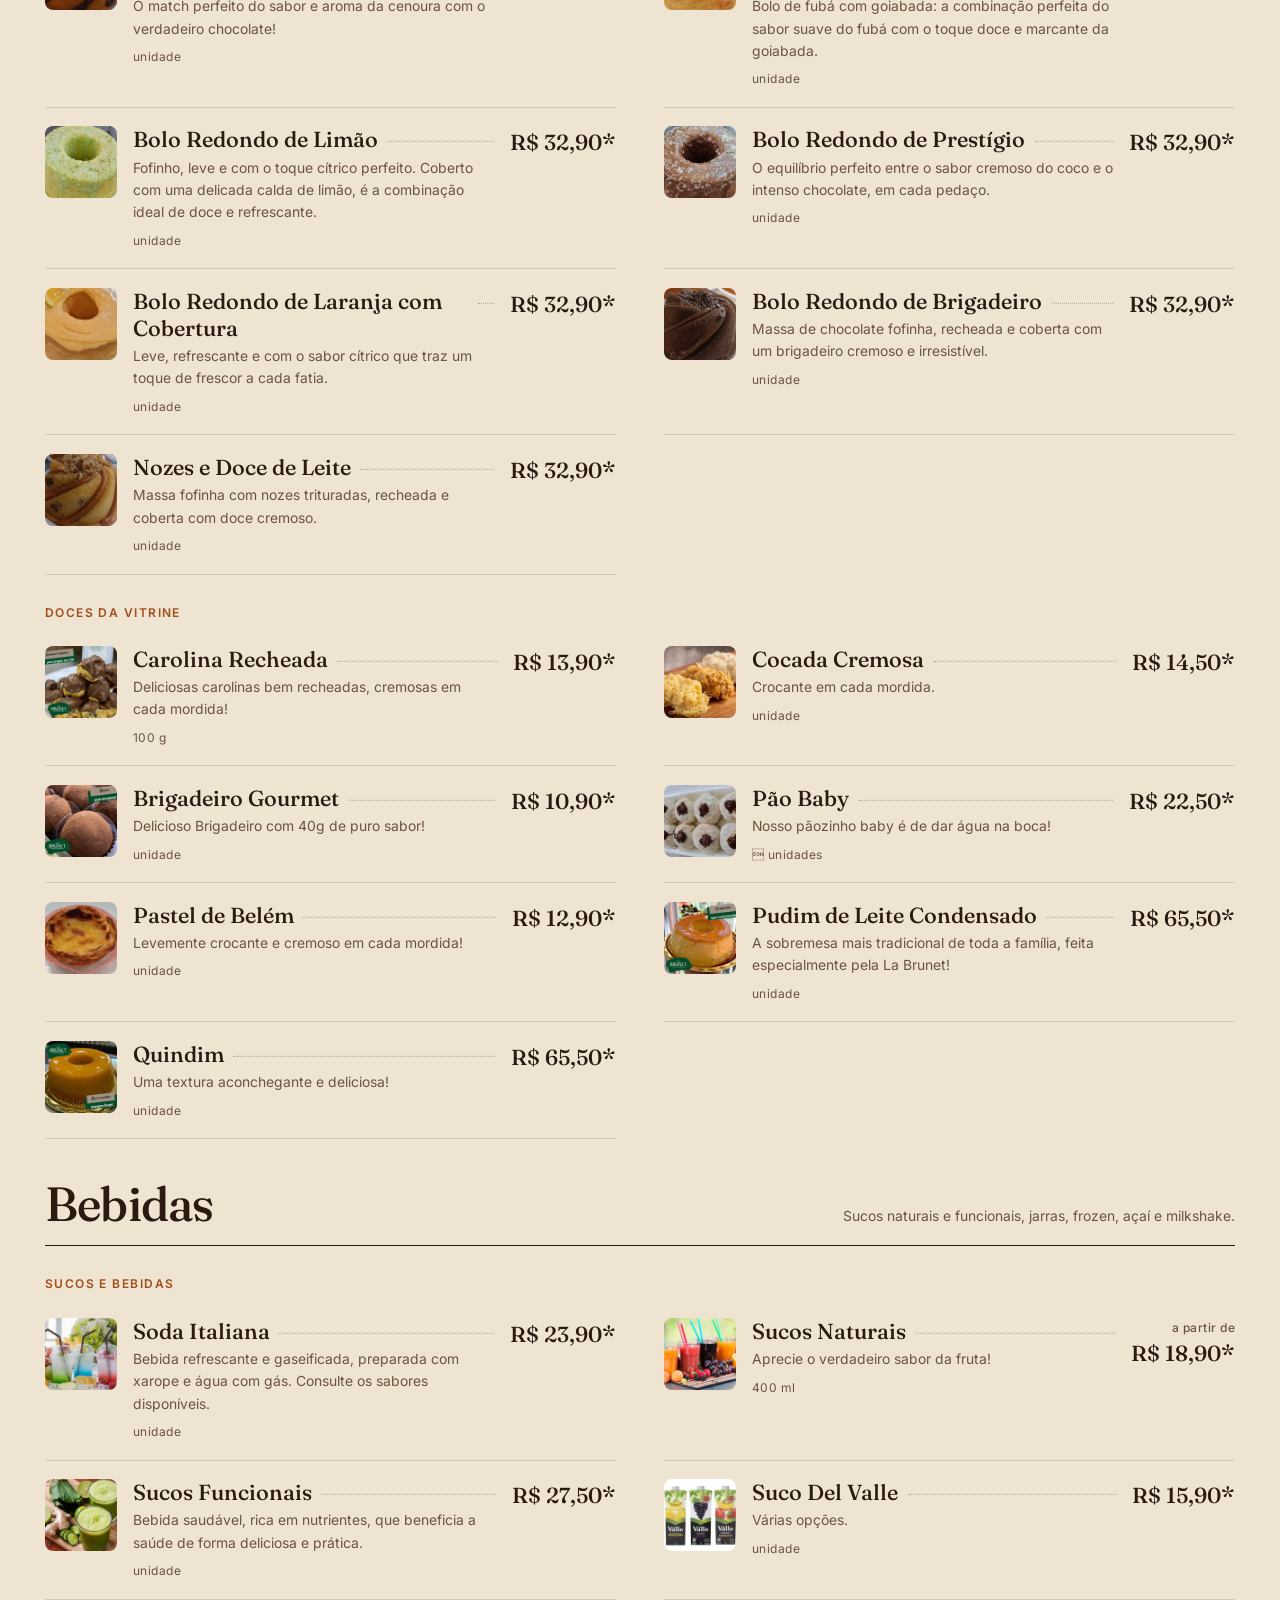
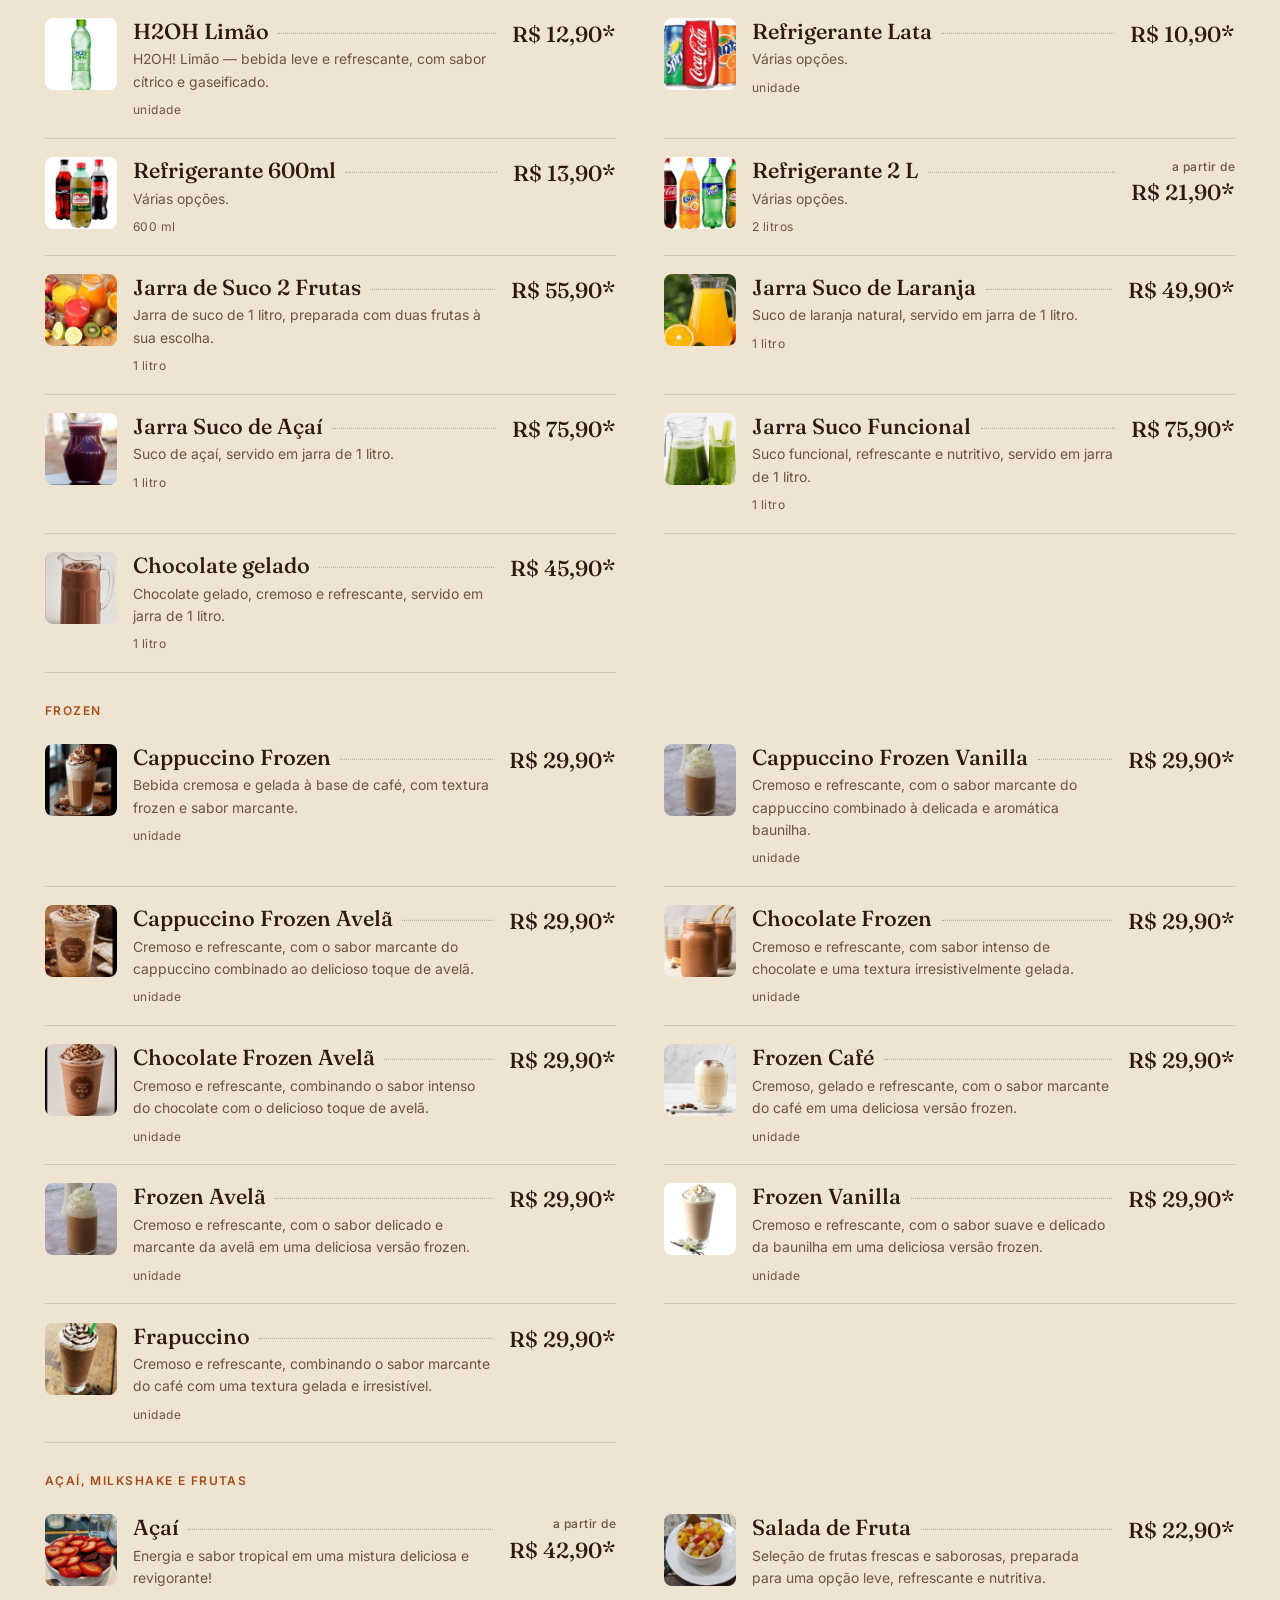
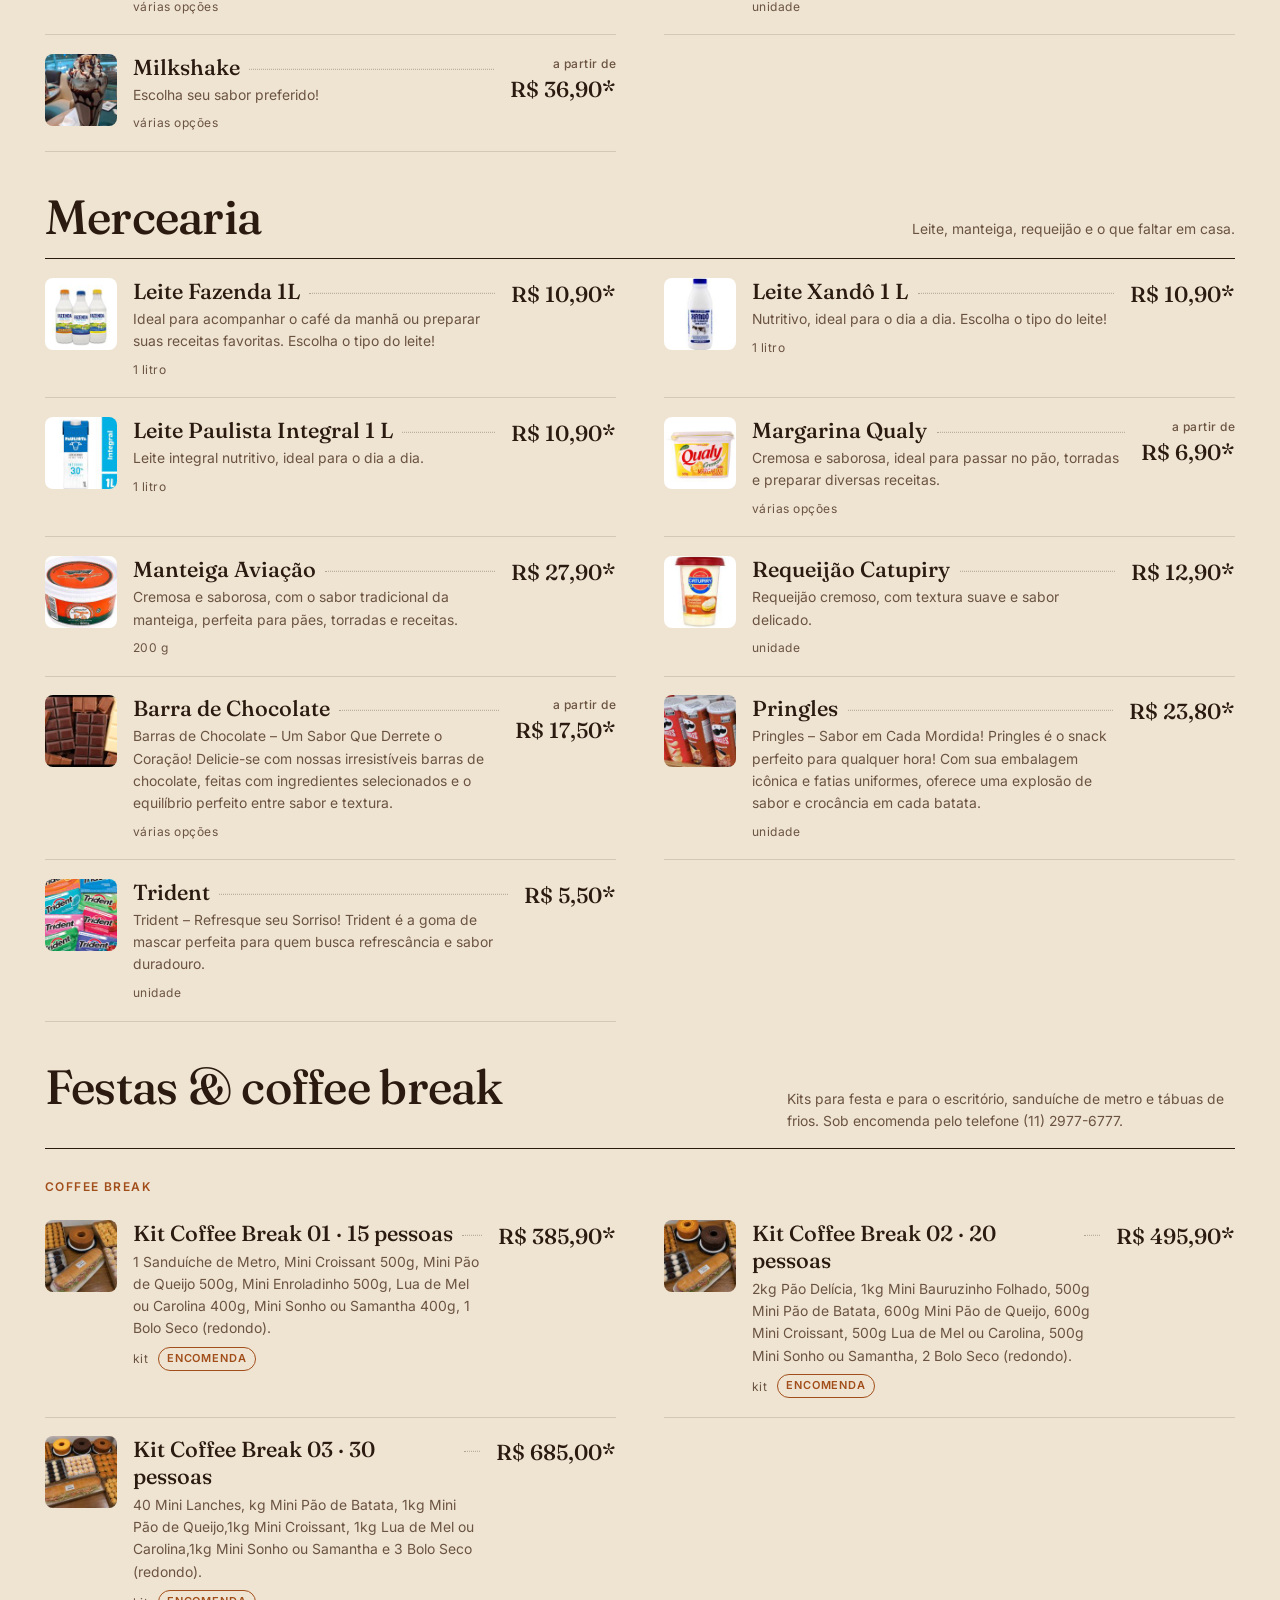
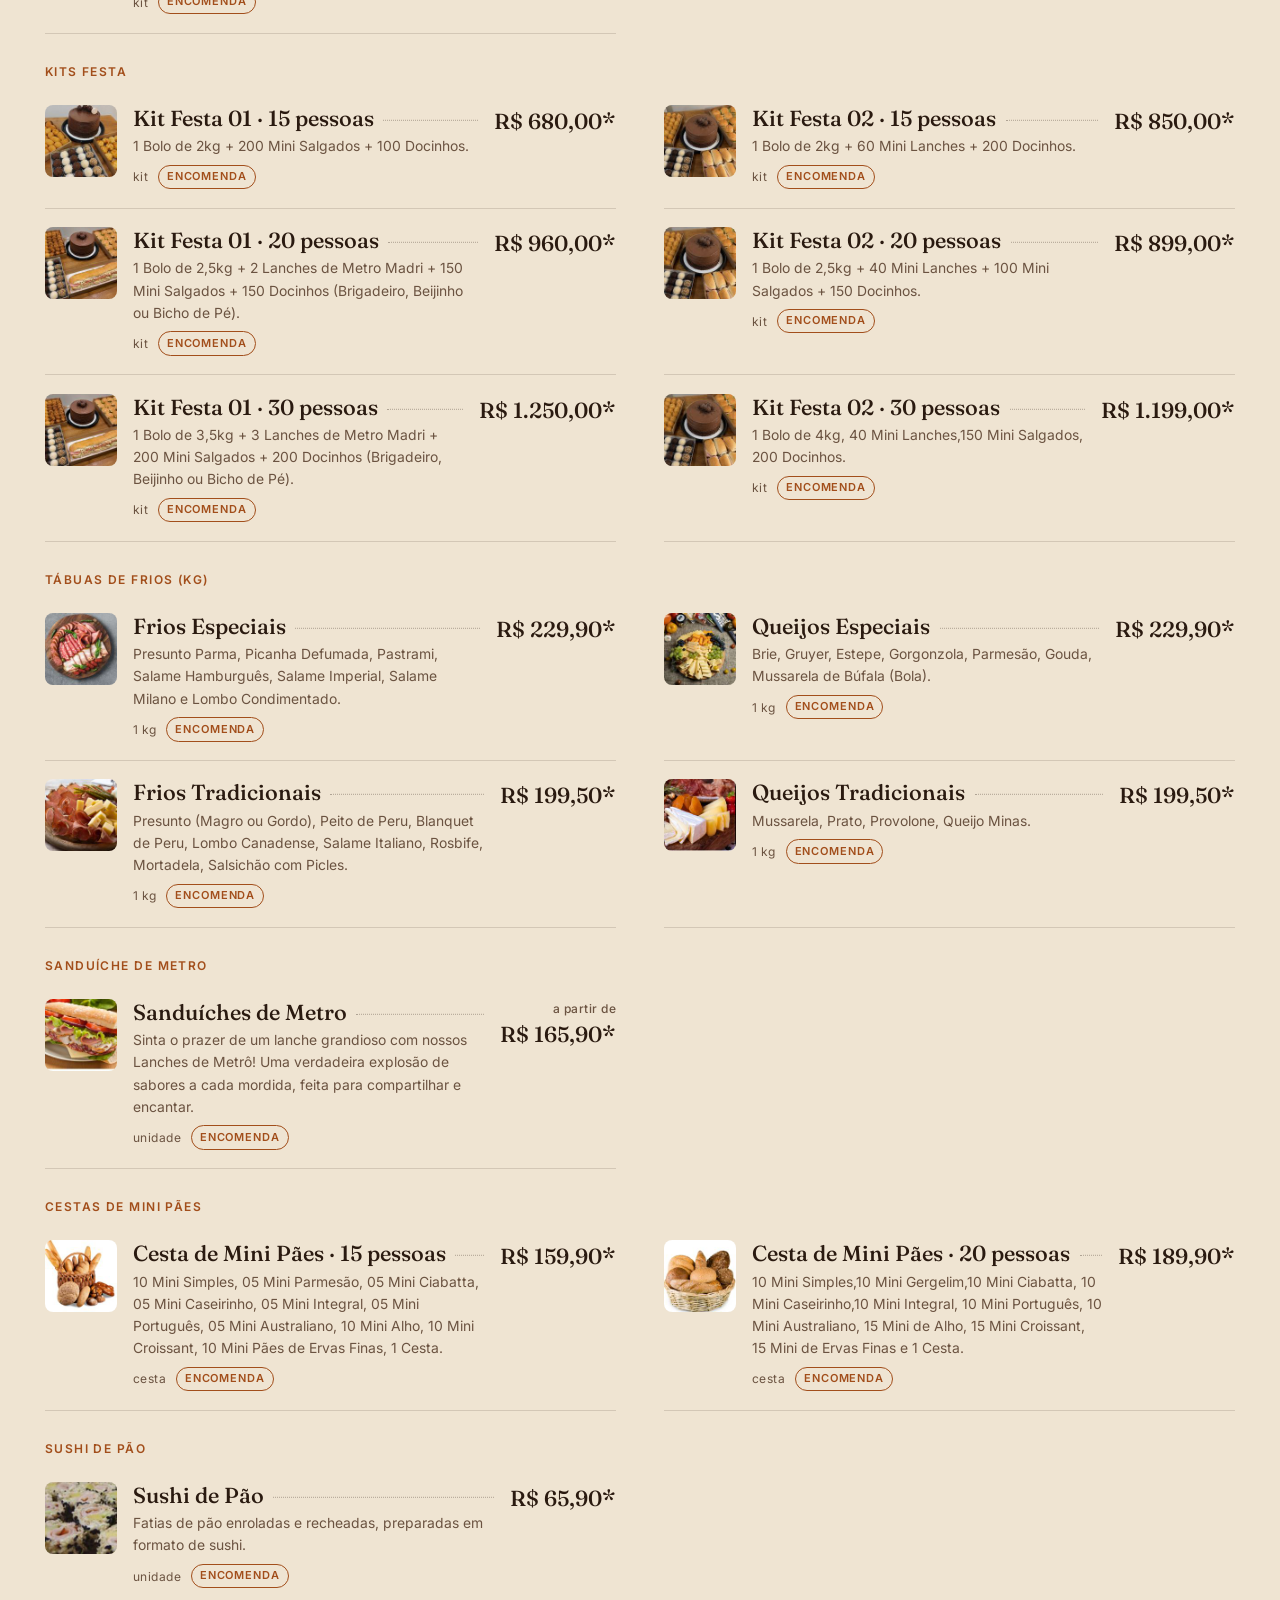
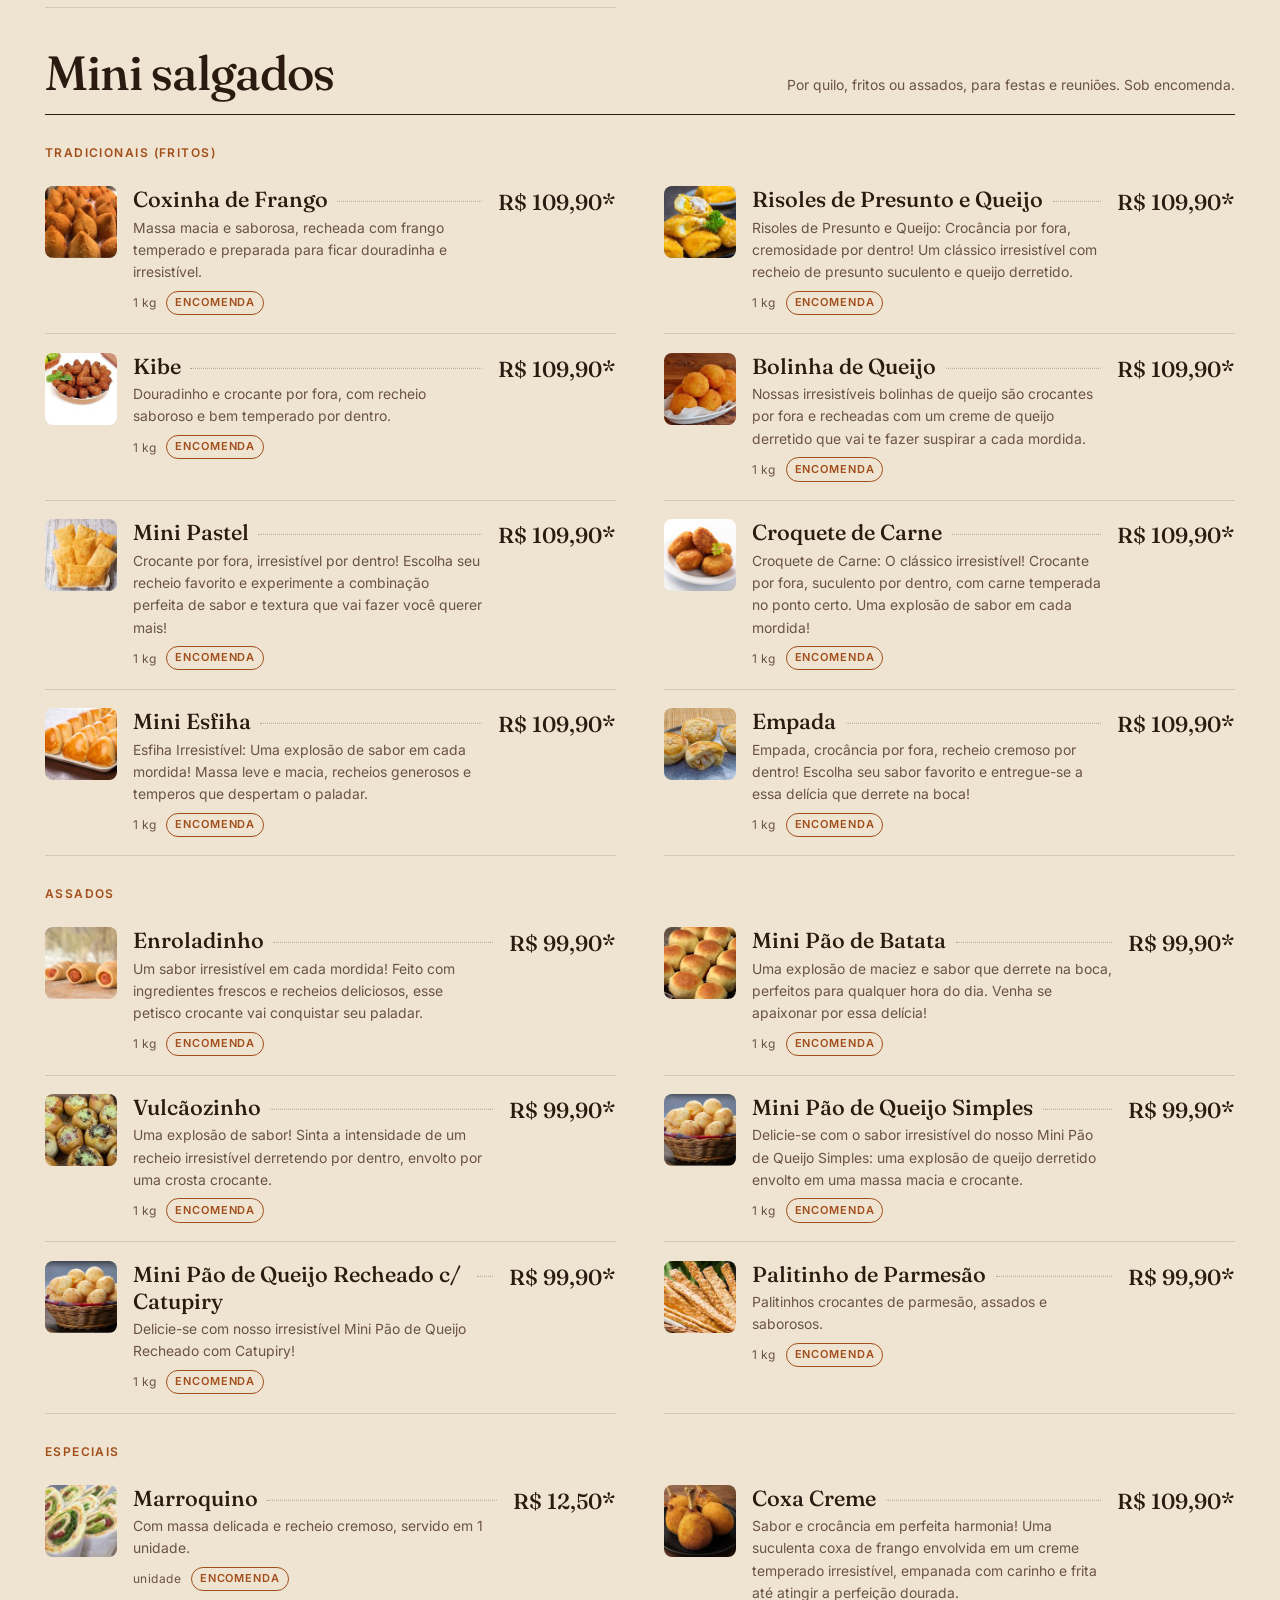
==== commit f512804c: "Troca as fotos de banco de imagens por fotos da La Brunet Abertura, "A casa", galeria e imagem de co" ====
--- a/index.html
+++ b/index.html
@@ -4,18 +4,17 @@
   <meta charset="utf-8">
   <meta name="viewport" content="width=device-width, initial-scale=1, viewport-fit=cover">
   <title>La Brunet · Padaria, confeitaria e café em Santana, São Paulo</title>
-  <meta name="description" content="La Brunet: pães de fermentação natural, salgados, confeitaria, café da manhã e pizzas na Rua Pedro Doll, 115, em Santana, São Paulo. Veja o cardápio e peça pelo iFood.">
+  <meta name="description" content="La Brunet: pães de fermentação natural, salgados, lanches, confeitaria e café da manhã na Rua Pedro Doll, 115, em Santana, São Paulo. Veja o cardápio e peça pelo iFood.">
   <meta name="theme-color" content="#2a1a10">
   <meta property="og:title" content="La Brunet · Padaria em Santana">
   <meta property="og:description" content="Pães, confeitaria e café na Rua Pedro Doll, 115. Cardápio online e delivery pelo iFood.">
   <meta property="og:type" content="website">
   <meta property="og:locale" content="pt_BR">
-  <meta property="og:image" content="https://images.unsplash.com/photo-1509440159596-0249088772ff?auto=format&fit=crop&q=75&w=1200&h=630">
+  <meta property="og:image" content="https://adrianochammas.github.io/la-brunet/assets/img/casa/compartilhar.jpg">
   <script>document.documentElement.classList.add("js")</script>
   <link rel="icon" href="assets/img/favicon.svg" type="image/svg+xml">
   <link rel="preconnect" href="https://fonts.googleapis.com">
   <link rel="preconnect" href="https://fonts.gstatic.com" crossorigin>
-  <link rel="preconnect" href="https://images.unsplash.com" crossorigin>
   <link rel="stylesheet" href="https://fonts.googleapis.com/css2?family=Fraunces:ital,opsz,wght@0,9..144,300..800;1,9..144,300..800&family=Inter:wght@400;500;600&display=swap">
   <!-- Ao publicar mudanças em CSS/JS, aumente o ?v= para os navegadores não usarem a versão antiga. -->
   <link rel="stylesheet" href="assets/css/styles.css?v=3">
@@ -126,14 +125,14 @@
     <!-- ===================== Abertura ===================== -->
     <section class="hero" id="inicio" aria-labelledby="hero-title">
       <picture class="hero__media">
-        <source media="(max-width: 700px)" srcset="https://images.unsplash.com/photo-1509440159596-0249088772ff?auto=format&fit=crop&q=70&w=900&h=1500">
-        <img src="https://images.unsplash.com/photo-1509440159596-0249088772ff?auto=format&fit=crop&q=75&w=2200" alt="" fetchpriority="high" width="2200" height="1467">
+        <source media="(max-width: 700px)" srcset="assets/img/casa/abertura-celular.jpg">
+        <img src="assets/img/casa/abertura.jpg" alt="" fetchpriority="high" width="2200" height="1650">
       </picture>
       <div class="hero__shade" aria-hidden="true"></div>
       <div class="hero__content wrap">
         <p class="eyebrow eyebrow--light reveal">Padaria · Confeitaria · Café — Santana, São Paulo</p>
         <h1 class="hero__title reveal" id="hero-title">La<br><em>Brunet.</em></h1>
-        <p class="hero__lead reveal">Pão saindo do forno ao longo do dia, vitrine de doces, café da manhã sem pressa e pizza à noite. Na Rua Pedro Doll, com estacionamento na porta.</p>
+        <p class="hero__lead reveal">Pão saindo do forno ao longo do dia, vitrine de doces, café da manhã sem pressa e frango assado no fim de semana. Na Rua Pedro Doll, com estacionamento na porta.</p>
         <div class="hero__ctas reveal">
           <a class="btn btn--accent" href="#cardapio">Ver o cardápio <svg class="ico" aria-hidden="true"><use href="#i-down"/></svg></a>
           <a class="btn btn--ghost-light" href="https://www.ifood.com.br/delivery/sao-paulo-sp/padaria-la-brunet-santana/f953d941-b5cf-49c5-b85f-097d4142eadd" target="_blank" rel="noopener" data-ifood>Pedir no iFood<span class="sr-only"> (abre em nova aba)</span></a>
@@ -188,7 +187,7 @@
         <div class="story__text">
           <p class="eyebrow"><span class="num">03</span> A casa</p>
           <h2 class="display reveal" id="historia-title">Uma padaria<br>de <em>bairro,</em><br>do jeito grande.</h2>
-          <p class="reveal">A La Brunet é o tipo de lugar que acompanha o dia inteiro de Santana: o pão francês das seis da manhã, o café com pão na chapa antes do trabalho, o almoço rápido, o bolo do fim de tarde e a pizza da noite.</p>
+          <p class="reveal">A La Brunet é o tipo de lugar que acompanha o dia inteiro de Santana: o pão francês das seis da manhã, o café com pão na chapa antes do trabalho, o almoço rápido, o bolo do fim de tarde e o lanche da noite.</p>
           <p class="reveal">O salão é amplo e iluminado, com mezanino para quem quer ficar. Na frente, o estacionamento é gratuito e tem manobrista — para parar dois minutos ou duas horas.</p>
           <blockquote class="quote reveal">
             <p>“Pão bom é feito de tempo: farinha, água, sal e paciência.”</p>
@@ -196,10 +195,10 @@
         </div>
         <div class="story__media">
           <figure class="story__fig story__fig--a reveal">
-            <img src="https://images.unsplash.com/photo-1517686469429-8bdb88b9f907?auto=format&fit=crop&q=75&w=1000" alt="Padeiro abrindo a massa sobre a bancada enfarinhada" loading="lazy" width="1000" height="1250">
+            <img src="assets/img/cardapio/bauru-folhado.jpg" alt="Bauru folhado da La Brunet" loading="lazy" width="600" height="600">
           </figure>
           <figure class="story__fig story__fig--b reveal">
-            <img src="https://images.unsplash.com/photo-1568254183919-78a4f43a2877?auto=format&fit=crop&q=75&w=800" alt="Vitrine com pães e folhados" loading="lazy" width="800" height="800">
+            <img src="assets/img/cardapio/pao-frances.jpg" alt="Pães franceses saindo do forno" loading="lazy" width="600" height="600">
           </figure>
         </div>
       </div>
@@ -208,7 +207,7 @@
         <ol class="pillars" aria-label="Diferenciais">
           <li class="reveal"><span class="pillars__n">01</span><h3>Fornadas o dia todo</h3><p>Pão quente não é só de manhã: o forno trabalha em turnos até o fim da tarde.</p></li>
           <li class="reveal"><span class="pillars__n">02</span><h3>Confeitaria própria</h3><p>Bolos, tortas e doces da vitrine também saem inteiros, sob encomenda.</p></li>
-          <li class="reveal"><span class="pillars__n">03</span><h3>Para todas as mesas</h3><p>Opções veganas, sem glúten e vegetarianas sinalizadas no cardápio.</p></li>
+          <li class="reveal"><span class="pillars__n">03</span><h3>Para todas as mesas</h3><p>Do pão na chapa ao frango assado, com lanches naturais e vegetarianos no cardápio.</p></li>
           <li class="reveal"><span class="pillars__n">04</span><h3>Chegar é fácil</h3><p>Estacionamento gratuito com manobrista, bem na porta da padaria.</p></li>
         </ol>
       </div>
@@ -222,7 +221,7 @@
             <p class="eyebrow eyebrow--light"><span class="num">04</span> Delivery</p>
             <h2 class="display reveal" id="delivery-title">Peça em casa,<br><em>pelo iFood.</em></h2>
           </div>
-          <p class="chapter__lead reveal">Pães, salgados, doces, café da manhã e pizzas da La Brunet entregues na sua casa. O pedido, o pagamento e o acompanhamento são feitos no iFood.</p>
+          <p class="chapter__lead reveal">Pães, salgados, lanches, doces e café da manhã da La Brunet entregues na sua casa. O pedido, o pagamento e o acompanhamento são feitos no iFood.</p>
         </div>
 
         <div class="delivery__grid">
@@ -352,7 +351,7 @@
 
   <noscript><p class="noscript">Para ver o cardápio, ative o JavaScript. Delivery pelo iFood ou pelo telefone (11) 2977-6777.</p></noscript>
 
-  <script src="assets/js/data.js?v=4"></script>
+  <script src="assets/js/data.js?v=5"></script>
   <script src="assets/js/lib.js?v=2"></script>
   <script src="assets/js/app.js?v=3"></script>
 </body>
